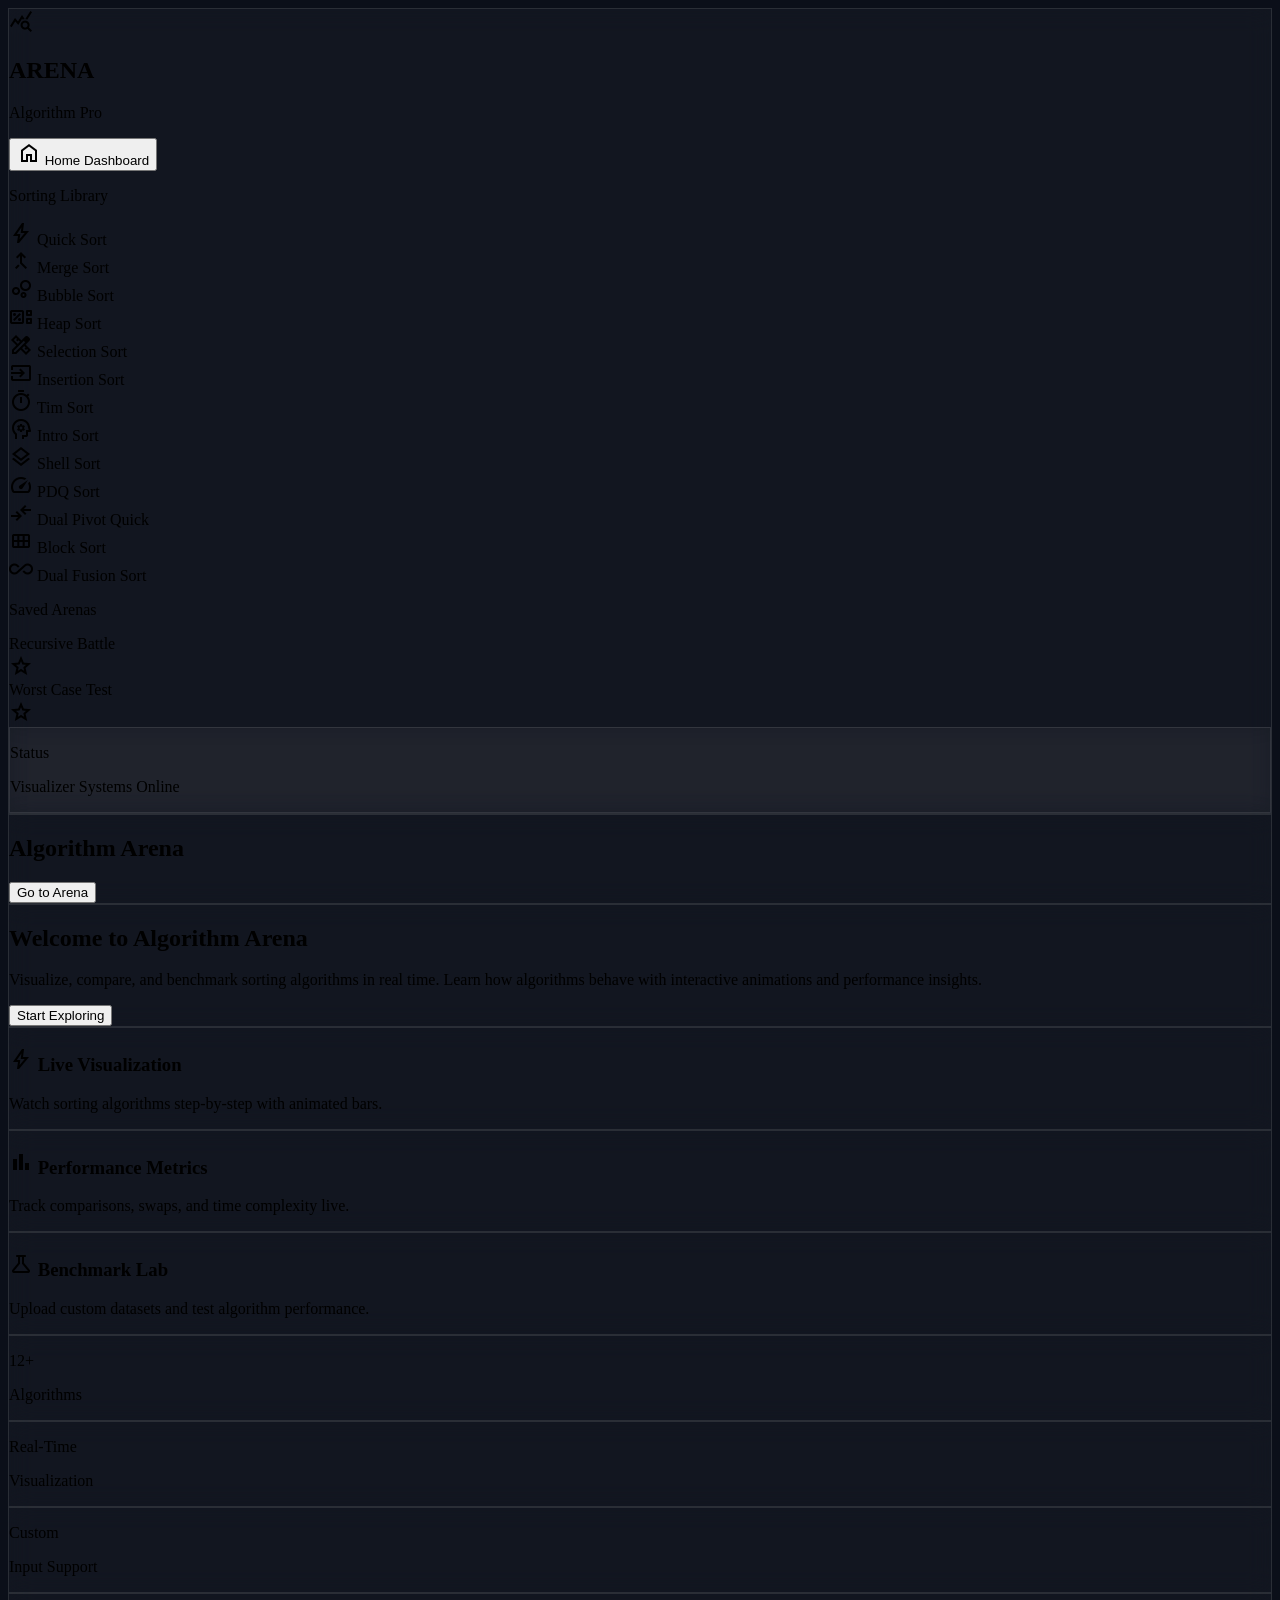
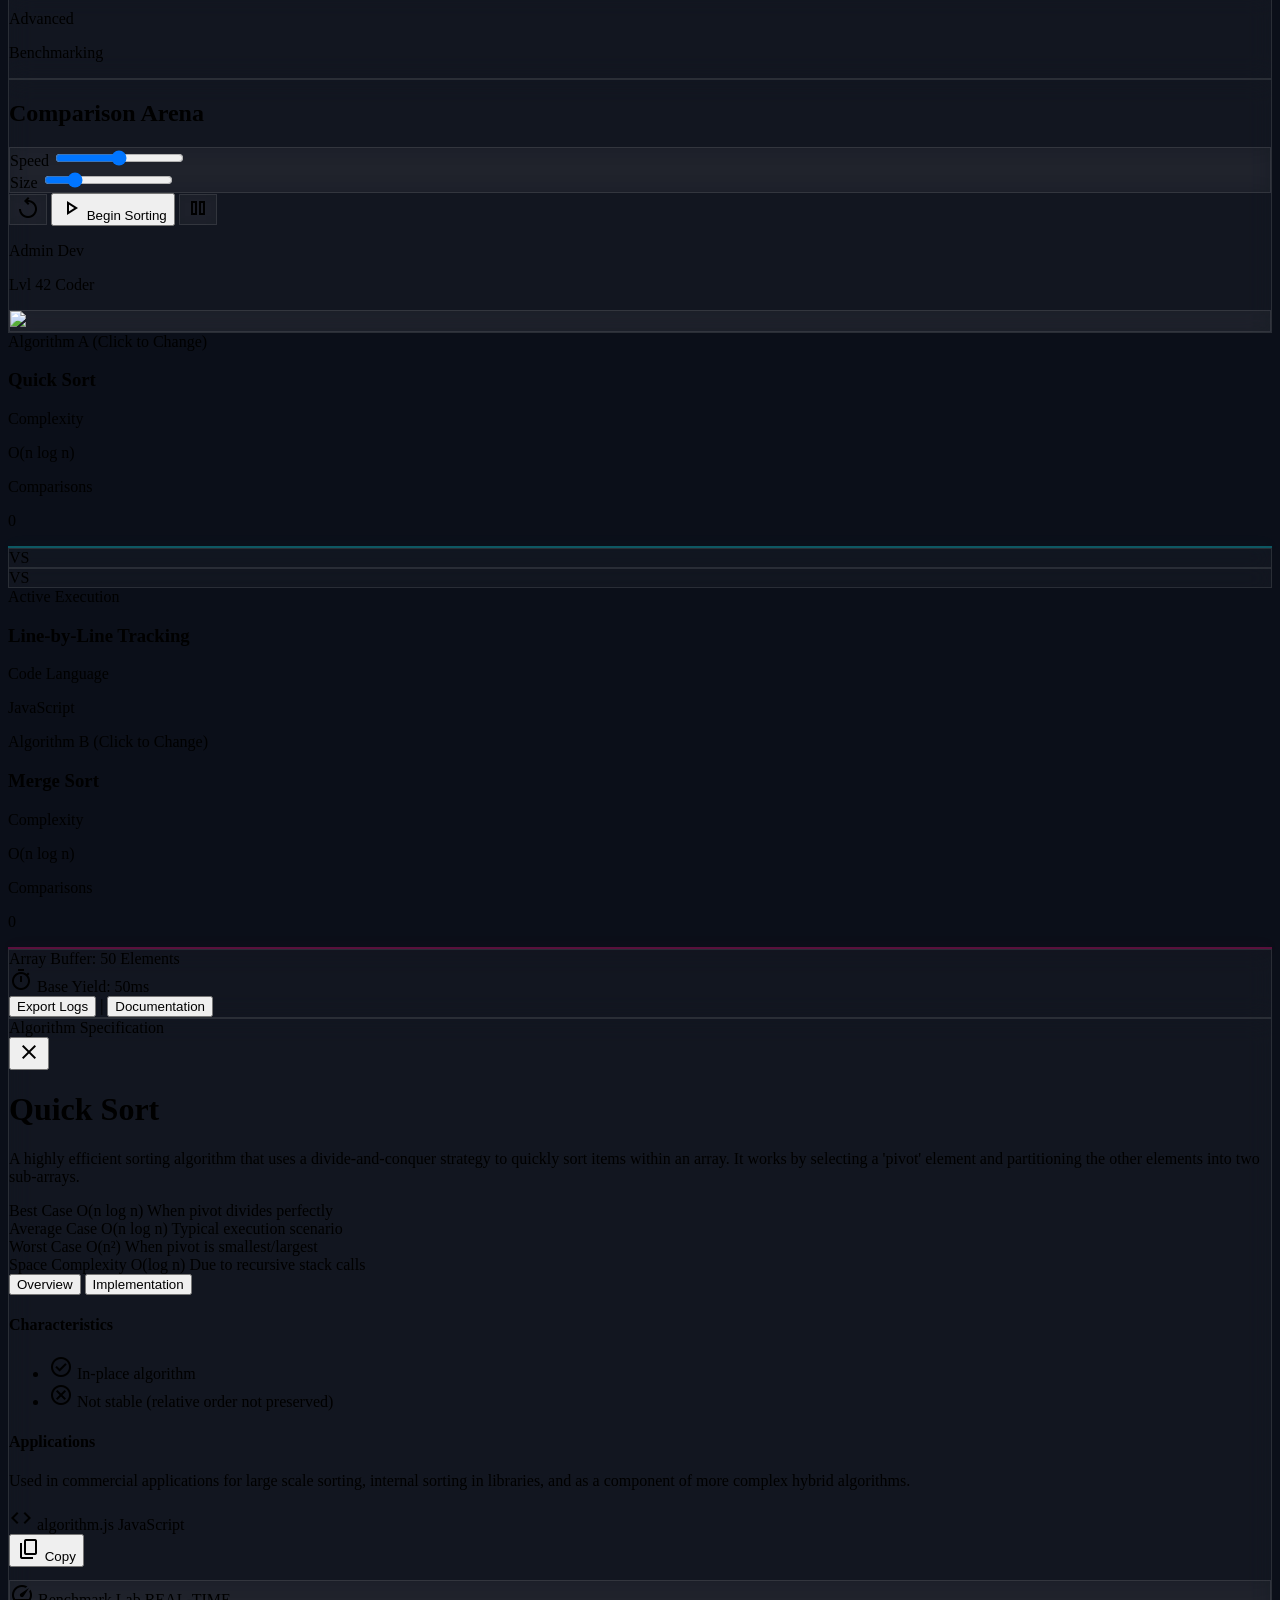
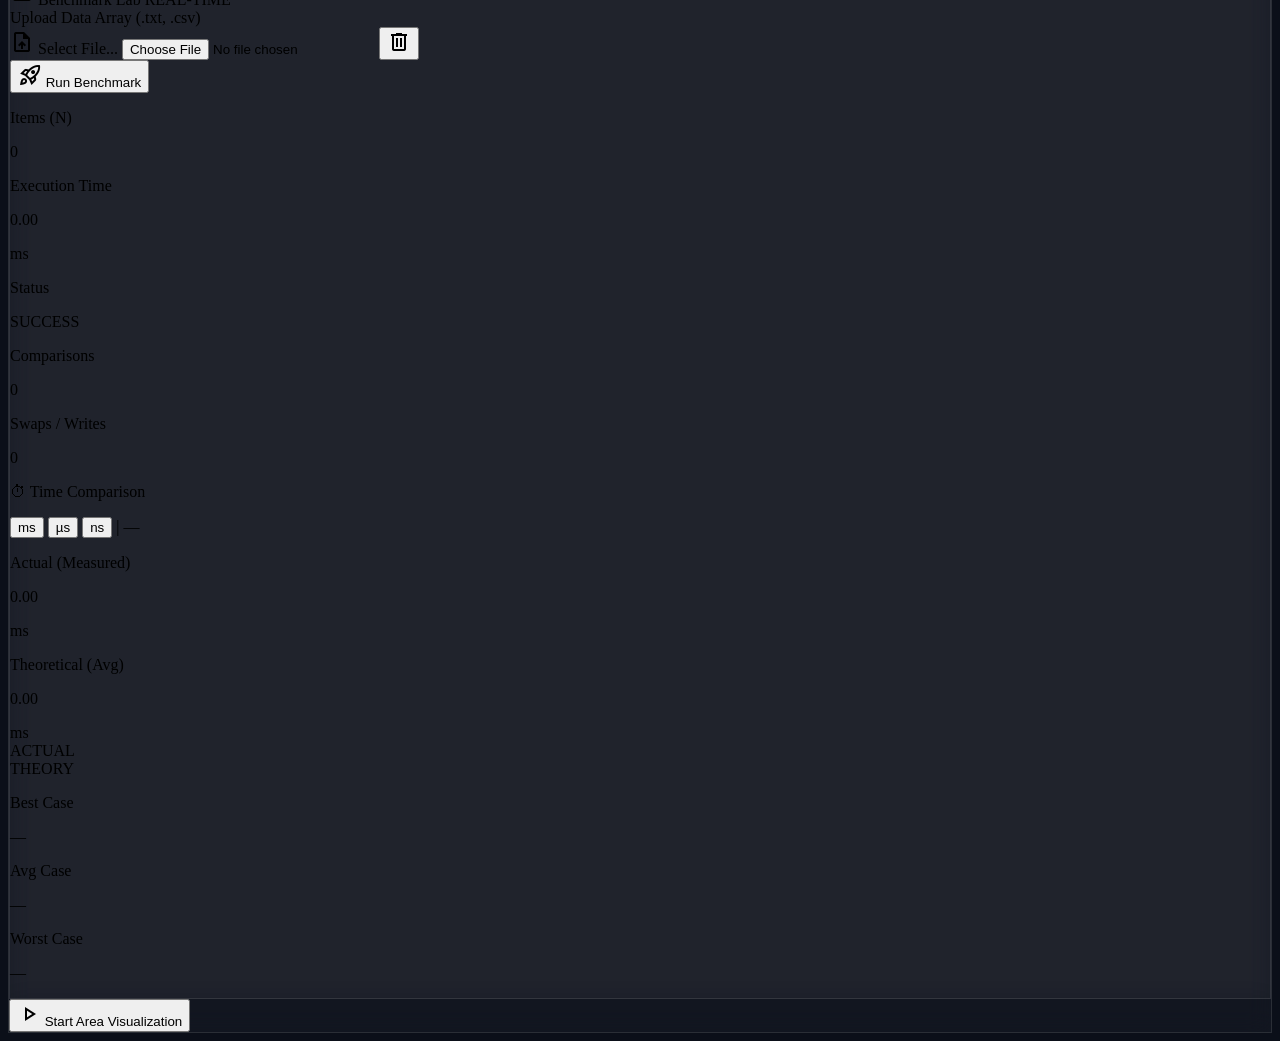
==== index.html @ b52e80ab "hi" ====
<!DOCTYPE html>

<html class="dark" lang="en">

<head>
  <meta charset="utf-8" />
  <meta content="width=device-width, initial-scale=1.0" name="viewport" />
  <title>Algorithm Arena Main Dashboard</title>
  <script src="https://cdn.tailwindcss.com?plugins=forms,container-queries"></script>
  <link href="https://fonts.googleapis.com/css2?family=Space+Grotesk:wght@300;400;500;600;700&amp;display=swap"
    rel="stylesheet" />
  <link
    href="https://fonts.googleapis.com/css2?family=Material+Symbols+Outlined:wght,FILL@100..700,0..1&amp;display=swap"
    rel="stylesheet" />
  <link
    href="https://fonts.googleapis.com/css2?family=Material+Symbols+Outlined:wght,FILL@100..700,0..1&amp;display=swap"
    rel="stylesheet" />
  <script id="tailwind-config">
    tailwind.config = {
      darkMode: "class",
      theme: {
        extend: {
          colors: {
            "primary": "#00eeff",
            "secondary": "#FF007F",
            "background-light": "#f5f8f8",
            "background-dark": "#0B0F19",
          },
          fontFamily: {
            "display": ["Space Grotesk", "sans-serif"]
          },
          borderRadius: { "DEFAULT": "0.25rem", "lg": "0.5rem", "xl": "0.75rem", "full": "9999px" },
        },
      },
    }
  </script>
  <link rel="stylesheet" href="style.css" />
</head>

<body class="font-display text-slate-100 min-h-screen selection:bg-primary/30 animate-fade-in">
  <!-- Responsive App Shell -->
  <div class="flex flex-col lg:flex-row h-screen overflow-hidden">
    <aside
      class="w-full lg:w-72 glass lg:border-r border-white/10 flex flex-col z-20 flex-shrink-0 lg:flex-shrink animate-slide-right stagger-1 overflow-hidden">
      <!-- STATIC HEADER -->
      <div class="flex flex-col gap-6 p-6 pb-4 shrink-0 border-b border-white/5">
        <div class="flex items-center justify-between lg:justify-start gap-3">
          <div
            class="size-10 bg-gradient-to-br from-primary to-secondary rounded-lg flex items-center justify-center text-background-dark">
            <span class="material-symbols-outlined font-bold">query_stats</span>
          </div>
          <div>
            <h1 class="text-xl font-bold tracking-tight text-white leading-none">ARENA</h1>
            <p class="text-primary text-xs font-medium tracking-widest uppercase">Algorithm Pro</p>
          </div>
        </div>
        <button id="btn-home" class="flex items-center gap-3 px-4 py-3 rounded-xl bg-white/5 hover:bg-white/10 border border-white/10 hover:border-white/20 text-white cursor-pointer transition-all w-full group">
          <span class="material-symbols-outlined text-xl text-primary group-hover:scale-110 transition-transform">home</span>
          <span class="text-sm font-semibold">Home Dashboard</span>
        </button>
      </div>
      <!-- SCROLLABLE CONTENT -->
      <nav class="flex-1 flex flex-col gap-6 p-6 overflow-y-auto custom-scrollbar">
        <div>
          <p class="text-slate-500 text-[10px] font-bold uppercase tracking-[0.2em] mb-4">Sorting Library</p>
          <div class="flex flex-col gap-2">
            <div id="btn-quick-sort"
              class="flex items-center gap-3 px-4 py-3 rounded-xl bg-primary/10 border border-primary/20 text-primary cursor-pointer hover:brightness-110 hover:scale-105 transition-all">
              <span class="material-symbols-outlined text-xl">bolt</span>
              <span class="text-sm font-semibold">Quick Sort</span>
            </div>
            <div id="btn-merge-sort"
              class="flex items-center gap-3 px-4 py-3 rounded-xl hover:bg-white/5 border border-transparent hover:scale-105 transition-all cursor-pointer">
              <span class="material-symbols-outlined text-xl text-secondary">merge_type</span>
              <span class="text-sm font-medium text-slate-300">Merge Sort</span>
            </div>
            <div id="btn-bubble-sort"
              class="flex items-center gap-3 px-4 py-3 rounded-xl hover:bg-white/5 border border-transparent hover:scale-105 transition-all cursor-pointer">
              <span class="material-symbols-outlined text-xl text-slate-400">bubble_chart</span>
              <span class="text-sm font-medium text-slate-300">Bubble Sort</span>
            </div>
            <div id="btn-heap-sort"
              class="flex items-center gap-3 px-4 py-3 rounded-xl hover:bg-white/5 border border-transparent hover:scale-105 transition-all cursor-pointer">
              <span class="material-symbols-outlined text-xl text-slate-400">heap_snapshot_thumbnail</span>
              <span class="text-sm font-medium text-slate-300">Heap Sort</span>
            </div>
            <!-- New Algorithms -->
            <div id="btn-selection-sort"
              class="flex items-center gap-3 px-4 py-3 rounded-xl hover:bg-white/5 border border-transparent hover:scale-105 transition-all cursor-pointer">
              <span class="material-symbols-outlined text-xl text-indigo-400">design_services</span>
              <span class="text-sm font-medium text-slate-300">Selection Sort</span>
            </div>
            <div id="btn-insertion-sort"
              class="flex items-center gap-3 px-4 py-3 rounded-xl hover:bg-white/5 border border-transparent hover:scale-105 transition-all cursor-pointer">
              <span class="material-symbols-outlined text-xl text-emerald-400">input</span>
              <span class="text-sm font-medium text-slate-300">Insertion Sort</span>
            </div>
            <div id="btn-tim-sort"
              class="flex items-center gap-3 px-4 py-3 rounded-xl hover:bg-white/5 border border-transparent hover:scale-105 transition-all cursor-pointer">
              <span class="material-symbols-outlined text-xl text-violet-400">timer</span>
              <span class="text-sm font-medium text-slate-300">Tim Sort</span>
            </div>
            <div id="btn-intro-sort"
              class="flex items-center gap-3 px-4 py-3 rounded-xl hover:bg-white/5 border border-transparent hover:scale-105 transition-all cursor-pointer">
              <span class="material-symbols-outlined text-xl text-amber-400">psychology</span>
              <span class="text-sm font-medium text-slate-300">Intro Sort</span>
            </div>
            <div id="btn-shell-sort"
              class="flex items-center gap-3 px-4 py-3 rounded-xl hover:bg-white/5 border border-transparent hover:scale-105 transition-all cursor-pointer">
              <span class="material-symbols-outlined text-xl text-cyan-400">layers</span>
              <span class="text-sm font-medium text-slate-300">Shell Sort</span>
            </div>
            <div id="btn-pdq-sort"
              class="flex items-center gap-3 px-4 py-3 rounded-xl hover:bg-white/5 border border-transparent hover:scale-105 transition-all cursor-pointer">
              <span class="material-symbols-outlined text-xl text-fuchsia-400">speed</span>
              <span class="text-sm font-medium text-slate-300">PDQ Sort</span>
            </div>
            <div id="btn-dual-pivot-quick-sort"
              class="flex items-center gap-3 px-4 py-3 rounded-xl hover:bg-white/5 border border-transparent hover:scale-105 transition-all cursor-pointer">
              <span class="material-symbols-outlined text-xl text-rose-400">compare_arrows</span>
              <span class="text-sm font-medium text-slate-300">Dual Pivot Quick</span>
            </div>
            <div id="btn-block-sort"
              class="flex items-center gap-3 px-4 py-3 rounded-xl hover:bg-white/5 border border-transparent hover:scale-105 transition-all cursor-pointer">
              <span class="material-symbols-outlined text-xl text-teal-400">view_module</span>
              <span class="text-sm font-medium text-slate-300">Block Sort</span>
            </div>
            <div id="btn-dual-fusion-sort"
              class="flex items-center gap-3 px-4 py-3 rounded-xl hover:bg-white/5 border border-transparent hover:scale-105 transition-all cursor-pointer">
              <span class="material-symbols-outlined text-xl text-orange-400">all_inclusive</span>
              <span class="text-sm font-medium text-slate-300">Dual Fusion Sort</span>
            </div>
          </div>
        </div>
        <div>
          <p class="text-slate-500 text-[10px] font-bold uppercase tracking-[0.2em] mb-4">Saved Arenas</p>
          <div class="flex flex-col gap-2">
            <div id="btn-recursive-battle" class="flex items-center justify-between px-4 py-2 group cursor-pointer">
              <div class="flex items-center gap-3">
                <span class="size-2 rounded-full bg-primary"></span>
                <span class="text-sm text-slate-400 group-hover:text-white transition-colors">Recursive Battle</span>
              </div>
              <span class="material-symbols-outlined text-sm opacity-0 group-hover:opacity-100 transition-opacity">star</span>
            </div>
            <div class="flex items-center justify-between px-4 py-2 group cursor-pointer">
              <div class="flex items-center gap-3">
                <span class="size-2 rounded-full bg-secondary"></span>
                <span class="text-sm text-slate-400 group-hover:text-white">Worst Case Test</span>
              </div>
              <span
                class="material-symbols-outlined text-sm opacity-0 group-hover:opacity-100 transition-opacity">star</span>
            </div>
          </div>
        </div>
      </nav>
      <div class="p-6 pt-4 border-t border-white/5 shrink-0">
        <div class="glass p-4 rounded-xl border-primary/20 bg-primary/5 object-bottom">
          <p class="text-xs text-primary font-bold mb-1 tracking-wider uppercase">Status</p>
          <p class="text-[10px] text-slate-400 leading-relaxed mb-1 flex items-center gap-2">
            <span class="size-2 rounded-full bg-green-500 animate-pulse"></span> Visualizer Systems Online
          </p>
        </div>
      </div>
    </aside>
    <main class="flex-1 flex flex-col relative overflow-hidden">
      <!-- HOMEPAGE -->
      <div id="home-page" class="flex-1 w-full h-full flex flex-col animate-fade-in fade-transition">
        <!-- Add a header specifically for homepage -->
        <header class="h-20 glass border-b border-white/10 px-8 flex items-center justify-between z-10">
          <h2 class="text-lg font-bold flex items-center gap-2">
            <span class="text-primary">Algorithm</span>
            <span class="text-slate-500 font-light">Arena</span>
          </h2>
          <button id="btn-go-arena"
            class="h-10 px-6 rounded-lg bg-primary text-background-dark font-bold hover:brightness-110 transition-all cursor-pointer">
            Go to Arena
          </button>
        </header>

        <div class="flex-1 overflow-y-auto p-8 flex flex-col gap-8 custom-scrollbar">
          <!-- HERO -->
          <section class="glass rounded-2xl p-10 border border-primary/20 bg-gradient-to-br from-white/5 to-transparent shadow-lg text-center md:text-left">
            <div class="flex flex-col max-w-4xl mx-auto items-center md:items-start text-center md:text-left">
              <h1 class="text-5xl font-black text-white mb-6 tracking-tight leading-tight w-full">
                Welcome to <span class="text-primary">Algorithm Arena</span>
              </h1>
              <p class="text-slate-400 max-w-2xl text-lg leading-relaxed mb-8">
                Visualize, compare, and benchmark sorting algorithms in real time.
                Learn how algorithms behave with interactive animations and performance insights.
              </p>
              <button id="btn-start"
                class="px-8 py-3 bg-primary text-background-dark font-bold rounded-lg hover:brightness-110 hover:-translate-y-1 transition-all duration-300 shadow-[0_0_20px_rgba(0,238,255,0.3)] cursor-pointer self-center md:self-start">
                Start Exploring
              </button>
            </div>
          </section>

          <!-- FEATURES -->
          <section class="grid grid-cols-1 md:grid-cols-3 gap-6 max-w-6xl mx-auto w-full">
            <div class="glass p-6 rounded-xl border border-white/10 hover:border-amber-500/30 transition-colors group cursor-pointer shadow-lg hover:shadow-amber-500/10">
              <h3 class="text-white font-bold mb-3 flex items-center gap-2">
                <span class="material-symbols-outlined text-amber-500 group-hover:scale-110 transition-transform text-xl">bolt</span>
                Live Visualization
              </h3>
              <p class="text-slate-400 text-sm leading-relaxed">
                Watch sorting algorithms step-by-step with animated bars.
              </p>
            </div>
            <div class="glass p-6 rounded-xl border border-white/10 hover:border-blue-400/30 transition-colors group cursor-pointer shadow-lg hover:shadow-blue-400/10">
              <h3 class="text-white font-bold mb-3 flex items-center gap-2">
                <span class="material-symbols-outlined text-blue-400 group-hover:scale-110 transition-transform text-xl">bar_chart</span>
                Performance Metrics
              </h3>
              <p class="text-slate-400 text-sm leading-relaxed">
                Track comparisons, swaps, and time complexity live.
              </p>
            </div>
            <div class="glass p-6 rounded-xl border border-white/10 hover:border-emerald-400/30 transition-colors group cursor-pointer shadow-lg hover:shadow-emerald-400/10">
              <h3 class="text-white font-bold mb-3 flex items-center gap-2">
                <span class="material-symbols-outlined text-emerald-400 group-hover:scale-110 transition-transform text-xl">science</span>
                Benchmark Lab
              </h3>
              <p class="text-slate-400 text-sm leading-relaxed">
                Upload custom datasets and test algorithm performance.
              </p>
            </div>
          </section>

          <!-- QUICK STATS -->
          <section class="grid grid-cols-2 md:grid-cols-4 gap-6 max-w-6xl mx-auto w-full pb-8">
            <div class="glass p-6 rounded-xl text-center border border-white/5 hover:bg-white/5 transition-colors shadow-lg">
              <p class="text-4xl font-black text-primary mb-2 tracking-tight">12+</p>
              <p class="text-xs text-slate-400 font-medium tracking-wide">Algorithms</p>
            </div>
            <div class="glass p-6 rounded-xl text-center border border-white/5 hover:bg-white/5 transition-colors shadow-lg">
              <p class="text-4xl font-black text-secondary mb-2 tracking-tight">Real-Time</p>
              <p class="text-xs text-slate-400 font-medium tracking-wide">Visualization</p>
            </div>
            <div class="glass p-6 rounded-xl text-center border border-white/5 hover:bg-white/5 transition-colors shadow-lg">
              <p class="text-4xl font-black text-primary mb-2 tracking-tight">Custom</p>
              <p class="text-xs text-slate-400 font-medium tracking-wide">Input Support</p>
            </div>
            <div class="glass p-6 rounded-xl text-center border border-white/5 hover:bg-white/5 transition-colors shadow-lg">
              <p class="text-4xl font-black text-secondary mb-2 tracking-tight">Advanced</p>
              <p class="text-xs text-slate-400 font-medium tracking-wide">Benchmarking</p>
            </div>
          </section>
        </div>
      </div>

      <!-- ARENA PAGE (Hidden initially) -->
      <div id="arena-page" class="hidden flex-1 w-full h-full flex flex-col fade-transition">
      <header
        class="h-20 glass border-b border-white/10 px-8 flex items-center justify-between z-10 animate-slide-up stagger-2">
        <div class="hidden md:flex items-center gap-8">
          <h2 class="text-lg font-bold flex items-center gap-2">
            <span class="text-primary">Comparison</span>
            <span class="text-slate-500 font-light">Arena</span>
          </h2>
          <div class="flex items-center gap-4 glass rounded-full px-4 py-2 border-white/5">
            <div class="flex items-center gap-3">
              <span class="text-[10px] font-bold text-slate-500 uppercase">Speed</span>
              <input id="slider-speed" type="range"
                class="w-24 h-1 bg-white/10 rounded-full appearance-none cursor-pointer accent-primary" min="1"
                max="100" value="50">
            </div>
            <div class="h-4 w-px bg-white/10 mx-2"></div>
            <div class="flex items-center gap-3">
              <span class="text-[10px] font-bold text-slate-500 uppercase">Size</span>
              <input id="slider-size" type="range"
                class="w-24 h-1 bg-white/10 rounded-full appearance-none cursor-pointer accent-primary" min="10"
                max="200" value="50">
            </div>
          </div>
        </div>
        <div class="flex items-center justify-between w-full md:w-auto md:justify-end gap-3">
          <div class="flex items-center gap-2 mr-0 md:mr-4">
            <button id="btn-replay"
              class="size-10 rounded-lg glass border-white/10 flex items-center justify-center hover:bg-white/10 text-white transition-all cursor-pointer">
              <span class="material-symbols-outlined">replay</span>
            </button>
            <button id="btn-play"
              class="h-10 px-6 rounded-lg bg-primary text-background-dark font-bold flex items-center gap-2 hover:brightness-110 transition-all cursor-pointer">
              <span class="material-symbols-outlined fill-1">play_arrow</span>
              <span class="hidden sm:inline">Begin Sorting</span>
            </button>
            <button id="btn-pause"
              class="size-10 rounded-lg glass border-white/10 flex items-center justify-center hover:bg-white/10 text-white transition-all cursor-pointer">
              <span class="material-symbols-outlined">pause</span>
            </button>
          </div>
          <div class="hidden md:flex items-center gap-3 border-l border-white/10 pl-6">
            <div class="text-right">
              <p class="text-xs font-bold text-white leading-none">Admin Dev</p>
              <p class="text-[10px] text-slate-500 font-medium">Lvl 42 Coder</p>
            </div>
            <div class="size-10 rounded-full glass border border-primary/30 p-0.5 overflow-hidden">
              <img class="w-full h-full rounded-full object-cover" data-alt="User avatar with neon profile border"
                src="https://lh3.googleusercontent.com/aida-public/[base64]" />
            </div>
          </div>
        </div>
      </header>
      <div class="flex-1 flex flex-col md:flex-row overflow-y-auto lg:overflow-hidden p-6 gap-6">
        <section
          class="flex-1 flex flex-col gap-4 relative min-h-[400px] animate-scale-in stagger-3 hover:scale-[1.01] transition-transform duration-300">
          <div class="flex items-center justify-between px-2 cursor-pointer group" id="selector-left">
            <div class="flex flex-col">
              <span id="left-algo-label" class="text-primary text-[10px] font-bold uppercase tracking-widest">Algorithm A (Click to
                Change)</span>
              <h3 class="text-xl font-bold group-hover:text-primary transition-colors" id="title-left">Quick Sort</h3>
            </div>
            <div class="flex gap-4">
              <div class="text-right">
                <p class="text-slate-500 text-[10px] uppercase font-bold">Complexity</p>
                <p class="text-sm font-mono text-primary" id="complexity-left">O(n log n)</p>
              </div>
              <div class="text-right">
                <p class="text-slate-500 text-[10px] uppercase font-bold">Comparisons</p>
                <p class="text-sm font-mono text-white" id="ops-left">0</p>
              </div>
            </div>
          </div>
          <div id="arena-left"
            class="flex-1 glass neon-border-cyan rounded-2xl flex items-end justify-center p-6 relative overflow-hidden">
            <div class="absolute top-0 left-0 w-full h-full opacity-10 pointer-events-none"
              style="background-image: radial-gradient(circle at 50% 120%, rgba(0,238,255,0.15), transparent 70%);">
            </div>
            <!-- Bars appended by JS -->
          </div>
        </section>
        <div id="vs-divider-desktop" class="hidden md:block w-px bg-white/10 relative">
          <div
            class="absolute top-1/2 left-1/2 -translate-x-1/2 -translate-y-1/2 glass size-12 rounded-full border-white/10 flex items-center justify-center text-slate-500 font-bold italic z-10">
            VS</div>
        </div>
        <div id="vs-divider-mobile" class="block md:hidden h-px w-full bg-white/10 relative my-4">
          <div
            class="absolute top-1/2 left-1/2 -translate-x-1/2 -translate-y-1/2 glass size-10 rounded-full border-white/10 flex items-center justify-center text-slate-500 font-bold italic z-10 text-xs">
            VS</div>
        </div>
        
        <!-- NEW SINGLE ALGORITHM CODE SECTION -->
        <section id="single-code-section"
          class="hidden flex-1 flex flex-col gap-4 relative min-h-[400px] animate-scale-in stagger-4 hover:scale-[1.01] transition-transform duration-300">
          <div class="flex items-center justify-between px-2 cursor-pointer group">
            <div class="flex flex-col">
              <span class="text-amber-400 text-[10px] font-bold uppercase tracking-widest">Active Execution</span>
              <h3 class="text-xl font-bold group-hover:text-amber-400 transition-colors">Line-by-Line Tracking</h3>
            </div>
            <div class="flex gap-4">
              <div class="text-right">
                <p class="text-slate-500 text-[10px] uppercase font-bold">Code Language</p>
                <p class="text-sm font-mono text-amber-500">JavaScript</p>
              </div>
            </div>
          </div>
          <div class="flex-1 bg-[#0d1117] border border-white/10 rounded-2xl flex flex-col relative overflow-hidden">
            <div class="overflow-x-auto custom-scrollbar flex-1 overflow-y-auto p-4">
              <pre id="single-code-display" class="text-sm font-mono leading-7 text-slate-300"></pre>
            </div>
          </div>
        </section>

        <!-- SECONDARY ARENA SECTION -->
        <section id="arena-right-section"
          class="flex-1 flex flex-col gap-4 relative min-h-[400px] animate-scale-in stagger-4 hover:scale-[1.01] transition-transform duration-300">
          <div class="flex items-center justify-between px-2 cursor-pointer group" id="selector-right">
            <div class="flex flex-col">
              <span class="text-secondary text-[10px] font-bold uppercase tracking-widest">Algorithm B (Click to
                Change)</span>
              <h3 class="text-xl font-bold group-hover:text-secondary transition-colors" id="title-right">Merge Sort
              </h3>
            </div>
            <div class="flex gap-4">
              <div class="text-right">
                <p class="text-slate-500 text-[10px] uppercase font-bold">Complexity</p>
                <p class="text-sm font-mono text-secondary" id="complexity-right">O(n log n)</p>
              </div>
              <div class="text-right">
                <p class="text-slate-500 text-[10px] uppercase font-bold">Comparisons</p>
                <p class="text-sm font-mono text-white" id="ops-right">0</p>
              </div>
            </div>
          </div>
          <div id="arena-right"
            class="flex-1 glass neon-border-pink rounded-2xl flex items-end justify-center p-6 relative overflow-hidden">
            <div class="absolute top-0 left-0 w-full h-full opacity-10 pointer-events-none"
              style="background-image: radial-gradient(circle at 50% 120%, rgba(255,0,127,0.15), transparent 70%);">
            </div>
            <!-- Bars appended by JS -->
          </div>
        </section>
      </div>
      <footer
        class="h-16 glass border-t border-white/10 px-8 flex items-center justify-between text-slate-500 text-[10px] font-bold uppercase tracking-widest animate-slide-up stagger-5">
        <div class="flex gap-8">
          <div class="flex items-center gap-2">
            <span class="size-2 rounded-full bg-primary animate-pulse hidden md:block"></span>
            <span id="array-size-display">Array Buffer: 50 Elements</span>
          </div>
          <div class="flex items-center gap-2">
            <span class="material-symbols-outlined text-[14px]">timer</span>
            <span id="base-speed-display">Base Yield: 50ms</span>
          </div>
        </div>
        <div class="flex gap-4">
          <button class="hover:text-primary transition-colors">Export Logs</button>
          <span class="text-white/10">|</span>
          <button class="hover:text-primary transition-colors">Documentation</button>
        </div>
      </footer>
      </div>
    </main>
  </div>

  <!-- Modal Overlay (Hidden by default, add 'hidden' class to toggle) -->
  <div id="algorithm-modal"
    class="hidden fixed inset-0 z-[100] flex items-center justify-center bg-background-dark/80 backdrop-blur-md opacity-0 transition-opacity duration-300">
    <div id="algorithm-modal-content"
      class="glass w-full max-w-4xl max-h-[90vh] rounded-2xl overflow-y-auto overflow-x-hidden custom-scrollbar shadow-2xl flex flex-col scale-95 opacity-0 transition-all duration-300 relative pointer-events-auto">
      <div
        class="absolute inset-0 bg-gradient-to-r from-transparent via-white/5 to-transparent w-[200%] -translate-x-full animate-[shimmer_3s_infinite] pointer-events-none z-0">
      </div>
      <!-- Modal Header -->
      <div class="flex items-center justify-between px-10 pt-10 pb-4 relative z-10">
        <div class="flex items-center gap-3">
          <div class="h-1 w-12 bg-primary rounded-full"></div>
          <span class="text-primary text-xs font-bold tracking-[0.2em] uppercase">Algorithm Specification</span>
        </div>
        <button id="close-modal-btn"
          class="text-slate-400 hover:text-white transition-colors bg-white/5 hover:bg-white/10 rounded-lg p-2 flex items-center justify-center cursor-pointer">
          <span class="material-symbols-outlined">close</span>
        </button>
      </div>
      <!-- Modal Content -->
      <div class="px-10 pb-12 relative z-10">
        <div class="flex flex-col gap-6">
          <div>
            <h1 id="algo-title" class="text-white text-6xl font-black leading-tight tracking-[-0.04em]">Quick Sort</h1>
            <p id="algo-desc" class="text-slate-400 text-lg font-normal leading-relaxed mt-4 max-w-2xl">
              A highly efficient sorting algorithm that uses a divide-and-conquer strategy to quickly sort items within
              an array. It works by selecting a 'pivot' element and partitioning the other elements into two sub-arrays.
            </p>
          </div>
          <!-- Specs Grid -->
          <div class="grid grid-cols-2 lg:grid-cols-4 gap-4 mt-8">
            <!-- Best Case -->
            <div class="bg-white/5 border border-white/10 rounded-xl p-6 flex flex-col gap-2">
              <span class="text-slate-500 text-xs font-bold uppercase tracking-wider">Best Case</span>
              <span id="algo-best" class="text-primary text-2xl font-display font-bold">O(n log n)</span>
              <span class="text-slate-400 text-[10px]">When pivot divides perfectly</span>
            </div>
            <!-- Average Case -->
            <div class="bg-white/5 border border-white/10 rounded-xl p-6 flex flex-col gap-2">
              <span class="text-slate-500 text-xs font-bold uppercase tracking-wider">Average Case</span>
              <span id="algo-avg" class="text-primary text-2xl font-display font-bold">O(n log n)</span>
              <span class="text-slate-400 text-[10px]">Typical execution scenario</span>
            </div>
            <!-- Worst Case -->
            <div class="bg-white/5 border border-white/10 rounded-xl p-6 flex flex-col gap-2">
              <span class="text-slate-500 text-xs font-bold uppercase tracking-wider">Worst Case</span>
              <span id="algo-worst" class="text-rose-500 text-2xl font-display font-bold">O(n²)</span>
              <span class="text-slate-400 text-[10px]">When pivot is smallest/largest</span>
            </div>
            <!-- Space Complexity -->
            <div class="bg-white/5 border border-white/10 rounded-xl p-6 flex flex-col gap-2">
              <span class="text-slate-500 text-xs font-bold uppercase tracking-wider">Space Complexity</span>
              <span id="algo-space" class="text-primary text-2xl font-display font-bold">O(log n)</span>
              <span class="text-slate-400 text-[10px]">Due to recursive stack calls</span>
            </div>
          </div>
          <!-- Tab System -->
          <div class="flex flex-col gap-4 mt-4">
            <div class="flex gap-8 border-b border-white/10 pb-2">
              <button id="tab-overview"
                class="tab-btn text-primary border-b-2 border-primary pb-2 text-sm font-bold cursor-pointer transition-all">Overview</button>
              <button id="tab-implementation"
                class="tab-btn text-slate-500 hover:text-slate-300 border-b-2 border-transparent pb-2 text-sm font-bold cursor-pointer transition-all">Implementation</button>
            </div>

            <!-- Overview Panel -->
            <div id="panel-overview" class="tab-panel">
              <div class="grid grid-cols-1 md:grid-cols-2 gap-8 pt-2">
                <div class="flex flex-col gap-3">
                  <h4 class="text-white text-sm font-bold">Characteristics</h4>
                  <ul id="algo-chars" class="text-slate-400 text-sm space-y-2">
                    <li class="flex items-center gap-2">
                      <span class="material-symbols-outlined text-primary text-sm">check_circle</span>
                      In-place algorithm
                    </li>
                    <li class="flex items-center gap-2">
                      <span class="material-symbols-outlined text-primary text-sm">cancel</span>
                      Not stable (relative order not preserved)
                    </li>
                  </ul>
                </div>
                <div class="flex flex-col gap-3">
                  <h4 class="text-white text-sm font-bold">Applications</h4>
                  <p id="algo-apps" class="text-slate-400 text-sm leading-relaxed">
                    Used in commercial applications for large scale sorting, internal sorting in libraries, and as a
                    component of more complex hybrid algorithms.
                  </p>
                </div>
              </div>
            </div>

            <!-- Implementation Panel (hidden by default) -->
            <div id="panel-implementation" class="tab-panel hidden">
              <div class="bg-[#0d1117] rounded-xl border border-white/10 overflow-hidden">
                <!-- Code Header -->
                <div class="flex items-center justify-between px-4 py-2 bg-white/5 border-b border-white/10">
                  <div class="flex items-center gap-2">
                    <span class="material-symbols-outlined text-sm text-amber-400">code</span>
                    <span id="code-filename" class="text-xs text-slate-400 font-mono">algorithm.js</span>
                    <span id="code-lang-badge"
                      class="text-[9px] font-bold px-2 py-0.5 rounded-full bg-amber-500/20 text-amber-400 ml-2">JavaScript</span>
                  </div>
                  <button id="btn-copy-code"
                    class="flex items-center gap-1 text-[10px] text-slate-400 hover:text-white bg-white/5 hover:bg-white/10 rounded-md px-2 py-1 transition-all">
                    <span class="material-symbols-outlined text-sm">content_copy</span>
                    Copy
                  </button>
                </div>
                <!-- Code Body with line numbers -->
                <div class="overflow-x-auto custom-scrollbar max-h-[400px] overflow-y-auto">
                  <pre id="algo-code" class="text-sm font-mono leading-6 p-4 text-slate-300" style="tab-size: 4;"></pre>
                </div>
              </div>
            </div>
          </div>
          <!-- Action Buttons & Benchmark Lab -->
          <div class="flex flex-col gap-6 mt-6">

            <!-- Benchmark Lab Section -->
            <div class="glass border-rose-500/20 rounded-xl p-6 flex flex-col gap-4 relative overflow-hidden">
              <div class="absolute top-0 right-0 w-32 h-32 bg-rose-500/10 rounded-full blur-[50px] pointer-events-none">
              </div>

              <div class="flex items-center gap-3 border-b border-white/10 pb-3">
                <span class="material-symbols-outlined text-rose-400">speed</span>
                <span class="text-rose-400 text-sm font-bold tracking-[0.1em] uppercase">Benchmark Lab</span>
                <span class="ml-auto text-[10px] text-slate-500 bg-white/5 px-2 py-1 rounded-full">REAL-TIME</span>
              </div>

              <div class="flex flex-col md:flex-row gap-4 items-end">
                <div class="flex-1 flex flex-col gap-2">
                  <label class="text-[10px] text-slate-400 font-bold uppercase tracking-wider">Upload Data Array (.txt,
                    .csv)</label>
                  <div class="flex gap-2 items-stretch">
                    <label
                      class="flex-1 flex items-center justify-center gap-2 border-2 border-dashed border-white/20 rounded-lg p-3 hover:border-rose-400/50 hover:bg-white/5 transition-all text-sm text-slate-400 cursor-pointer group">
                      <span
                        class="material-symbols-outlined text-xl group-hover:text-rose-400 transition-colors">upload_file</span>
                      <span id="benchmark-file-label" class="group-hover:text-white transition-colors">Select
                        File...</span>
                      <input type="file" id="benchmark-file" accept=".txt,.csv" class="hidden" />
                    </label>
                    <button id="btn-delete-file"
                      class="hidden bg-white/5 border border-white/10 text-slate-400 hover:text-rose-400 hover:border-rose-400/50 rounded-lg px-3 transition-all"
                      title="Remove File">
                      <span class="material-symbols-outlined text-lg">delete</span>
                    </button>
                  </div>
                </div>

                <button id="btn-run-benchmark"
                  class="bg-rose-500/90 text-white font-bold h-12 px-6 rounded-lg flex items-center justify-center gap-2 hover:bg-rose-500 transition-colors whitespace-nowrap disabled:opacity-50 disabled:cursor-not-allowed">
                  <span class="material-symbols-outlined text-sm">rocket_launch</span>
                  Run Benchmark
                </button>
              </div>

              <!-- Benchmark Results Display -->
              <div id="benchmark-results" class="hidden flex-col gap-3 mt-2">
                <!-- Row 1: N, Time, Status -->
                <div class="grid grid-cols-3 gap-2">
                  <div class="bg-black/30 rounded-lg p-3 border border-white/5">
                    <p class="text-[9px] text-slate-500 font-bold uppercase mb-1">Items (N)</p>
                    <p id="bench-n" class="text-white font-mono font-bold text-lg">0</p>
                  </div>
                  <div class="bg-black/30 rounded-lg p-3 border border-white/5">
                    <p class="text-[9px] text-slate-500 font-bold uppercase mb-1">Execution Time</p>
                    <div class="flex items-baseline gap-1">
                      <p id="bench-time" class="text-rose-400 font-mono font-bold text-lg">0.00</p>
                      <span id="bench-time-unit"
                        class="text-[10px] text-slate-500 font-bold cursor-pointer hover:text-rose-400 transition-colors select-none"
                        title="Click to change unit">ms</span>
                    </div>
                  </div>
                  <div class="bg-black/30 rounded-lg p-3 border border-white/5">
                    <p class="text-[9px] text-slate-500 font-bold uppercase mb-1">Status</p>
                    <p id="bench-status" class="text-emerald-400 font-bold text-sm mt-1">SUCCESS</p>
                  </div>
                </div>

                <!-- Row 2: Comparisons + Theoretical Complexity -->
                <div class="grid grid-cols-2 gap-2">
                  <div class="bg-black/30 rounded-lg p-3 border border-white/5">
                    <p class="text-[9px] text-slate-500 font-bold uppercase mb-1">Comparisons</p>
                    <p id="bench-comparisons" class="text-cyan-400 font-mono font-bold text-lg">0</p>
                  </div>
                  <div class="bg-black/30 rounded-lg p-3 border border-white/5">
                    <p class="text-[9px] text-slate-500 font-bold uppercase mb-1">Swaps / Writes</p>
                    <p id="bench-swaps" class="text-amber-400 font-mono font-bold text-lg">0</p>
                  </div>
                </div>

                <!-- Row 3: Actual vs Theoretical Time Comparison -->
                <div class="bg-black/30 rounded-xl p-4 border border-white/5">
                  <div class="flex items-center justify-between mb-3">
                    <p class="text-[9px] text-slate-500 font-bold uppercase tracking-wider">⏱ Time Comparison</p>
                    <div class="flex items-center gap-1">
                      <!-- Time Unit Selector Buttons -->
                      <button data-unit="ms"
                        class="bench-unit-btn text-[9px] font-bold px-2 py-0.5 rounded-full bg-rose-500/20 text-rose-400 border border-rose-500/30 transition-all">ms</button>
                      <button data-unit="µs"
                        class="bench-unit-btn text-[9px] font-bold px-2 py-0.5 rounded-full bg-white/5 text-slate-500 border border-white/10 hover:border-rose-500/30 hover:text-rose-400 transition-all">µs</button>
                      <button data-unit="ns"
                        class="bench-unit-btn text-[9px] font-bold px-2 py-0.5 rounded-full bg-white/5 text-slate-500 border border-white/10 hover:border-rose-500/30 hover:text-rose-400 transition-all">ns</button>
                      <span class="mx-1 text-white/10">|</span>
                      <span id="bench-diff-badge"
                        class="text-[10px] font-bold px-2 py-0.5 rounded-full bg-white/5 text-slate-400">—</span>
                    </div>
                  </div>

                  <!-- Side-by-side cards -->
                  <div class="grid grid-cols-2 gap-3 mb-4">
                    <div
                      class="bg-gradient-to-br from-rose-500/10 to-transparent rounded-lg p-3 border border-rose-500/20">
                      <p class="text-[8px] text-rose-400/70 font-bold uppercase mb-1 tracking-wider">Actual (Measured)
                      </p>
                      <div class="flex items-baseline gap-1">
                        <p id="bench-actual-time" class="text-rose-400 font-mono font-bold text-xl">0.00</p>
                        <span id="bench-actual-unit" class="text-[10px] text-rose-400/60 font-bold">ms</span>
                      </div>
                    </div>
                    <div
                      class="bg-gradient-to-br from-cyan-500/10 to-transparent rounded-lg p-3 border border-cyan-500/20">
                      <p class="text-[8px] text-cyan-400/70 font-bold uppercase mb-1 tracking-wider">Theoretical (Avg)
                      </p>
                      <div class="flex items-baseline gap-1">
                        <p id="bench-theoretical-time" class="text-cyan-400 font-mono font-bold text-xl">0.00</p>
                        <span id="bench-theoretical-unit" class="text-[10px] text-cyan-400/60 font-bold">ms</span>
                      </div>
                    </div>
                  </div>

                  <!-- Dual Bar Chart -->
                  <div class="flex flex-col gap-3">
                    <div class="flex items-center gap-2">
                      <span class="text-[8px] text-rose-400 font-bold w-14 text-right shrink-0">ACTUAL</span>
                      <div class="flex-1 h-8 bg-white/5 rounded-md overflow-hidden relative flex items-center">
                        <div id="bench-bar-actual"
                          class="h-full rounded-md bg-gradient-to-r from-rose-500 to-rose-400 transition-all duration-1000 ease-out"
                          style="width: 0%; min-width: 4px"></div>
                        <span id="bench-bar-actual-label"
                          class="ml-2 text-[10px] font-mono font-bold text-rose-400 whitespace-nowrap shrink-0"></span>
                      </div>
                    </div>
                    <div class="flex items-center gap-2">
                      <span class="text-[8px] text-cyan-400 font-bold w-14 text-right shrink-0">THEORY</span>
                      <div class="flex-1 h-8 bg-white/5 rounded-md overflow-hidden relative flex items-center">
                        <div id="bench-bar-theory"
                          class="h-full rounded-md bg-gradient-to-r from-cyan-500 to-cyan-400 transition-all duration-1000 ease-out"
                          style="width: 0%; min-width: 4px"></div>
                        <span id="bench-bar-theory-label"
                          class="ml-2 text-[10px] font-mono font-bold text-cyan-400 whitespace-nowrap shrink-0"></span>
                      </div>
                    </div>
                  </div>

                  <!-- Best / Avg / Worst theoretical times -->
                  <div class="grid grid-cols-3 gap-2 mt-3 pt-3 border-t border-white/5">
                    <div class="text-center">
                      <p class="text-[7px] text-emerald-500/70 font-bold uppercase">Best Case</p>
                      <p id="bench-theory-best" class="text-emerald-400 font-mono font-bold text-xs mt-0.5">—</p>
                    </div>
                    <div class="text-center">
                      <p class="text-[7px] text-amber-500/70 font-bold uppercase">Avg Case</p>
                      <p id="bench-theory-avg" class="text-amber-400 font-mono font-bold text-xs mt-0.5">—</p>
                    </div>
                    <div class="text-center">
                      <p class="text-[7px] text-rose-500/70 font-bold uppercase">Worst Case</p>
                      <p id="bench-theory-worst" class="text-rose-400 font-mono font-bold text-xs mt-0.5">—</p>
                    </div>
                  </div>
                </div>

                <!-- Mini shimmer bar -->
                <div class="h-2 w-full bg-white/5 rounded-full block overflow-hidden relative">
                  <div id="bench-bar-visual"
                    class="h-full bg-gradient-to-r from-rose-500/40 to-cyan-500/40 w-full origin-left transition-transform duration-1000">
                    <div
                      class="absolute inset-0 bg-gradient-to-r from-transparent via-white/20 to-transparent w-full -translate-x-full animate-[shimmer_2s_infinite]">
                    </div>
                  </div>
                </div>
              </div>

            </div>

            <button id="btn-start-visualization"
              class="w-full bg-primary text-background-dark font-bold h-12 rounded-lg flex items-center justify-center gap-2 hover:opacity-90 transition-opacity">
              <span class="material-symbols-outlined">play_arrow</span>
              Start Area Visualization
            </button>
          </div>
        </div>
      </div>
      <!-- Background Decoration (Glassmorphic blobs) -->
      <div class="absolute -top-24 -left-24 size-64 bg-primary/20 rounded-full blur-[100px] pointer-events-none z-0">
      </div>
      <div
        class="absolute -bottom-24 -right-24 size-64 bg-primary/10 rounded-full blur-[100px] pointer-events-none z-0">
      </div>
    </div>
  </div>

  <script src="script.js"></script>
</body>

</html>
---- style.css ----
.glass {
  background: rgba(255, 255, 255, 0.03);
  backdrop-filter: blur(12px);
  border: 1px solid rgba(255, 255, 255, 0.1);
  transition: transform 0.3s ease, box-shadow 0.3s ease;
}

.glass:hover {
  box-shadow: 0 8px 32px 0 rgba(0, 0, 0, 0.37);
}

.neon-border-cyan {
  border: 1px solid rgba(0, 238, 255, 0.3);
  box-shadow: 0 0 15px rgba(0, 238, 255, 0.1);
  transition: all 0.3s ease;
}

.neon-border-pink {
  border: 1px solid rgba(255, 0, 127, 0.3);
  box-shadow: 0 0 15px rgba(255, 0, 127, 0.1);
  transition: all 0.3s ease;
}

body {
  background-color: #0B0F19;
}

@keyframes fadeIn {
  from { opacity: 0; }
  to { opacity: 1; }
}

@keyframes slideRight {
  from { transform: translateX(-50px); opacity: 0; }
  to { transform: translateX(0); opacity: 1; }
}

@keyframes slideUp {
  from { transform: translateY(30px); opacity: 0; }
  to { transform: translateY(0); opacity: 1; }
}

@keyframes scaleIn {
  from { transform: scale(0.9); opacity: 0; }
  to { transform: scale(1); opacity: 1; }
}

.animate-fade-in {
  animation: fadeIn 1s cubic-bezier(0.16, 1, 0.3, 1) forwards;
}

.animate-slide-right {
  animation: slideRight 0.8s cubic-bezier(0.16, 1, 0.3, 1) forwards;
  opacity: 0;
}

.animate-slide-up {
  animation: slideUp 0.8s cubic-bezier(0.16, 1, 0.3, 1) forwards;
  opacity: 0;
}

.animate-scale-in {
  animation: scaleIn 0.8s cubic-bezier(0.16, 1, 0.3, 1) forwards;
  opacity: 0;
}

.stagger-1 { animation-delay: 0.1s; }
.stagger-2 { animation-delay: 0.2s; }
.stagger-3 { animation-delay: 0.3s; }
.stagger-4 { animation-delay: 0.4s; }
.stagger-5 { animation-delay: 0.5s; }

@keyframes shimmer {
  100% { transform: translateX(100%); }
}

/* Custom Scrollbar for Sidebar */
.custom-scrollbar::-webkit-scrollbar {
  width: 6px;
}

.custom-scrollbar::-webkit-scrollbar-track {
  background: rgba(255, 255, 255, 0.02);
  border-radius: 10px;
}

.custom-scrollbar::-webkit-scrollbar-thumb {
  background: rgba(255, 255, 255, 0.1);
  border-radius: 10px;
}

.custom-scrollbar::-webkit-scrollbar-thumb:hover {
  background: rgba(255, 255, 255, 0.2);
}

/* Removed inline styles */
.algo-code-snippet {
  tab-size: 4;
}

.bench-progress-bar {
  width: 0%;
  min-width: 4px;
}
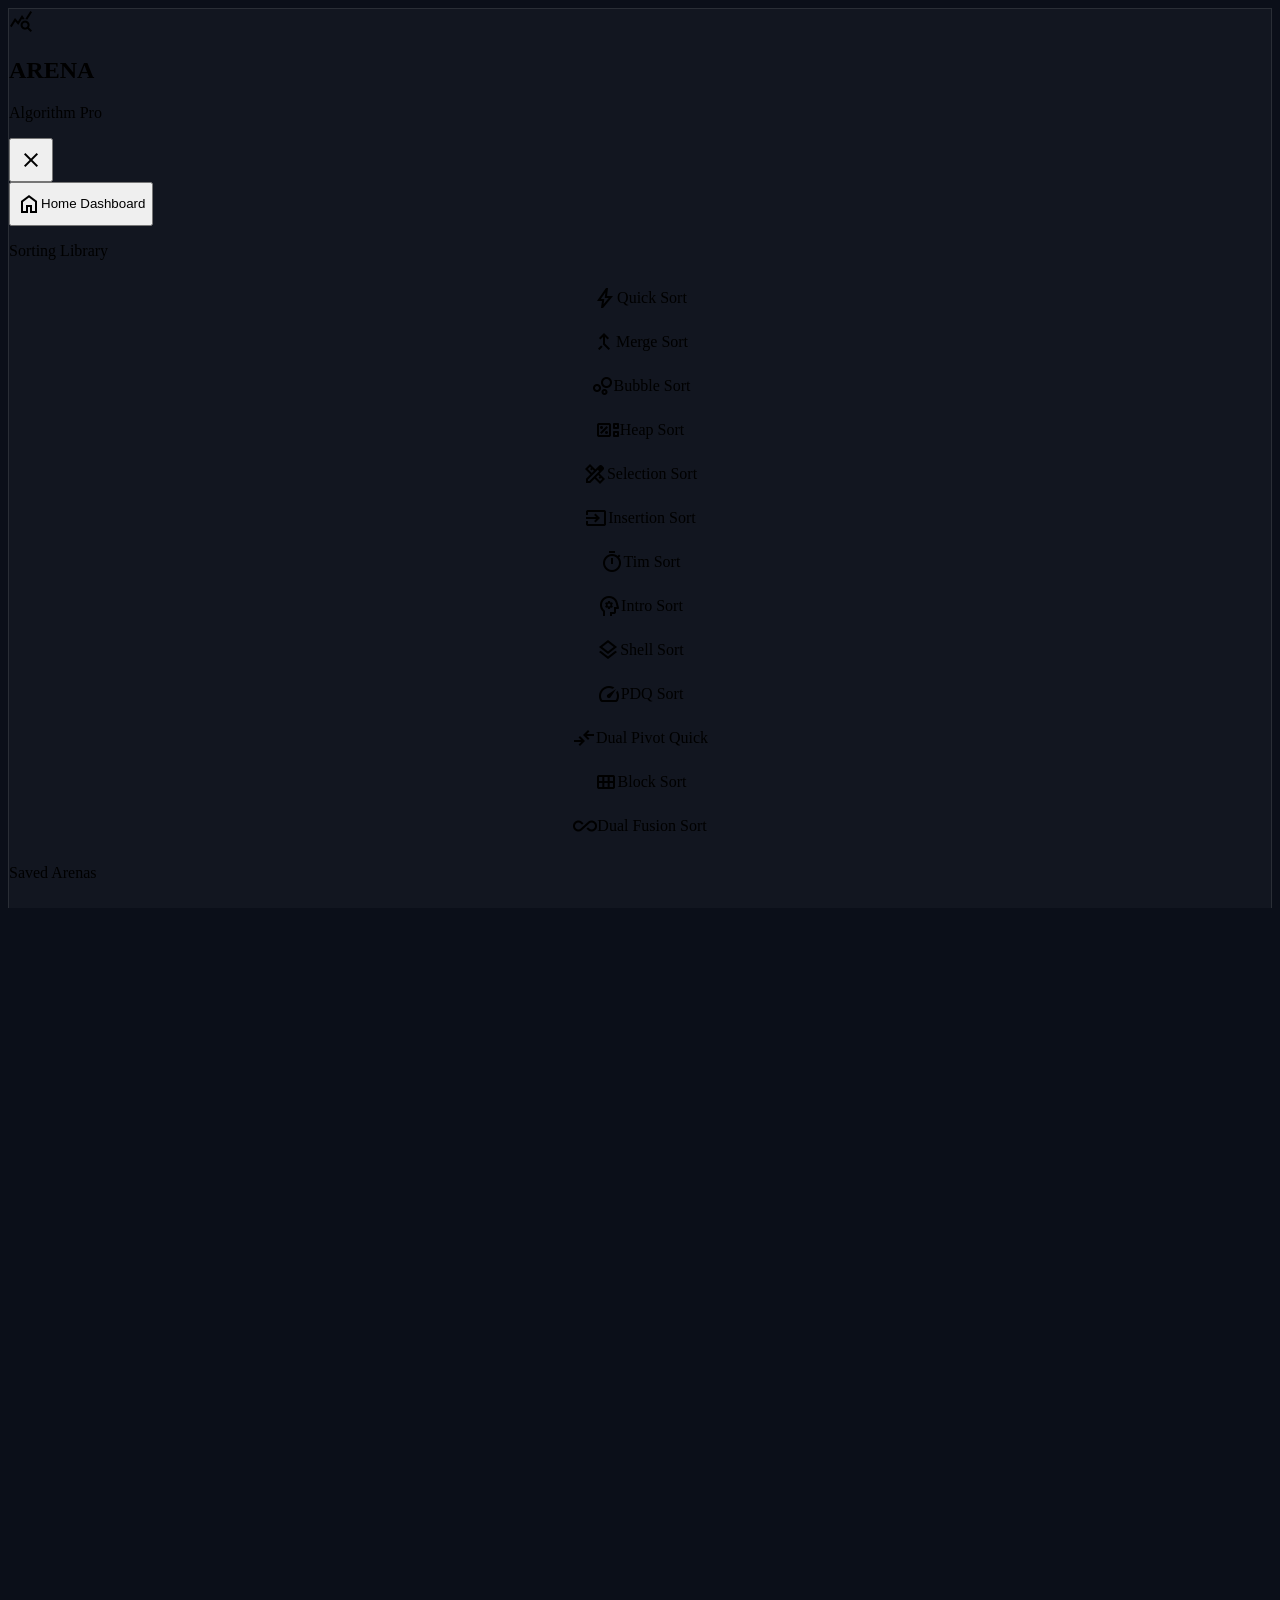
==== commit 7472cd57: "hello" ====
--- a/index.html
+++ b/index.html
@@ -4,16 +4,13 @@
 
 <head>
   <meta charset="utf-8" />
-  <meta content="width=device-width, initial-scale=1.0" name="viewport" />
+  <meta content="width=device-width, initial-scale=1.0, viewport-fit=cover" name="viewport" />
   <title>Algorithm Arena Main Dashboard</title>
   <script src="https://cdn.tailwindcss.com?plugins=forms,container-queries"></script>
-  <link href="https://fonts.googleapis.com/css2?family=Space+Grotesk:wght@300;400;500;600;700&amp;display=swap"
+  <link href="https://fonts.googleapis.com/css2?family=Space+Grotesk:wght@300;400;500;600;700&display=swap"
     rel="stylesheet" />
   <link
-    href="https://fonts.googleapis.com/css2?family=Material+Symbols+Outlined:wght,FILL@100..700,0..1&amp;display=swap"
-    rel="stylesheet" />
-  <link
-    href="https://fonts.googleapis.com/css2?family=Material+Symbols+Outlined:wght,FILL@100..700,0..1&amp;display=swap"
+    href="https://fonts.googleapis.com/css2?family=Material+Symbols+Outlined:wght,FILL@100..700,0..1&display=swap"
     rel="stylesheet" />
   <script id="tailwind-config">
     tailwind.config = {
@@ -38,95 +35,109 @@
 </head>
 
 <body class="font-display text-slate-100 min-h-screen selection:bg-primary/30 animate-fade-in">
-  <!-- Responsive App Shell -->
-  <div class="flex flex-col lg:flex-row h-screen overflow-hidden">
-    <aside
-      class="w-full lg:w-72 glass lg:border-r border-white/10 flex flex-col z-20 flex-shrink-0 lg:flex-shrink animate-slide-right stagger-1 overflow-hidden">
+
+  <!-- =====================  SIDEBAR OVERLAY (mobile backdrop)  ===================== -->
+  <div id="sidebar-overlay"></div>
+
+  <!-- =====================  APP SHELL  ===================== -->
+  <div class="flex flex-row h-screen overflow-hidden">
+
+    <!-- =====================  SIDEBAR  ===================== -->
+    <aside id="sidebar"
+      class="w-72 glass lg:border-r border-white/10 flex flex-col z-20 flex-shrink-0 animate-slide-right stagger-1">
       <!-- STATIC HEADER -->
       <div class="flex flex-col gap-6 p-6 pb-4 shrink-0 border-b border-white/5">
-        <div class="flex items-center justify-between lg:justify-start gap-3">
-          <div
-            class="size-10 bg-gradient-to-br from-primary to-secondary rounded-lg flex items-center justify-center text-background-dark">
-            <span class="material-symbols-outlined font-bold">query_stats</span>
-          </div>
-          <div>
-            <h1 class="text-xl font-bold tracking-tight text-white leading-none">ARENA</h1>
-            <p class="text-primary text-xs font-medium tracking-widest uppercase">Algorithm Pro</p>
-          </div>
-        </div>
-        <button id="btn-home" class="flex items-center gap-3 px-4 py-3 rounded-xl bg-white/5 hover:bg-white/10 border border-white/10 hover:border-white/20 text-white cursor-pointer transition-all w-full group">
+        <div class="flex items-center justify-between gap-3">
+          <div class="flex items-center gap-3">
+            <div
+              class="size-10 bg-gradient-to-br from-primary to-secondary rounded-lg flex items-center justify-center text-background-dark flex-shrink-0">
+              <span class="material-symbols-outlined font-bold">query_stats</span>
+            </div>
+            <div>
+              <h1 class="text-xl font-bold tracking-tight text-white leading-none">ARENA</h1>
+              <p class="text-primary text-xs font-medium tracking-widest uppercase">Algorithm Pro</p>
+            </div>
+          </div>
+          <!-- Close button (visible only on mobile) -->
+          <button id="btn-close-sidebar"
+            class="lg:hidden touch-target text-slate-400 hover:text-white transition-colors bg-white/5 hover:bg-white/10 rounded-lg p-2 flex-shrink-0"
+            aria-label="Close menu">
+            <span class="material-symbols-outlined">close</span>
+          </button>
+        </div>
+        <button id="btn-home"
+          class="flex items-center gap-3 px-4 py-3 rounded-xl bg-white/5 hover:bg-white/10 border border-white/10 hover:border-white/20 text-white cursor-pointer transition-all w-full group touch-target">
           <span class="material-symbols-outlined text-xl text-primary group-hover:scale-110 transition-transform">home</span>
           <span class="text-sm font-semibold">Home Dashboard</span>
         </button>
       </div>
-      <!-- SCROLLABLE CONTENT -->
+      <!-- SCROLLABLE NAV -->
       <nav class="flex-1 flex flex-col gap-6 p-6 overflow-y-auto custom-scrollbar">
         <div>
           <p class="text-slate-500 text-[10px] font-bold uppercase tracking-[0.2em] mb-4">Sorting Library</p>
           <div class="flex flex-col gap-2">
             <div id="btn-quick-sort"
-              class="flex items-center gap-3 px-4 py-3 rounded-xl bg-primary/10 border border-primary/20 text-primary cursor-pointer hover:brightness-110 hover:scale-105 transition-all">
+              class="flex items-center gap-3 px-4 py-3 rounded-xl bg-primary/10 border border-primary/20 text-primary cursor-pointer hover:brightness-110 hover:scale-105 transition-all touch-target">
               <span class="material-symbols-outlined text-xl">bolt</span>
               <span class="text-sm font-semibold">Quick Sort</span>
             </div>
             <div id="btn-merge-sort"
-              class="flex items-center gap-3 px-4 py-3 rounded-xl hover:bg-white/5 border border-transparent hover:scale-105 transition-all cursor-pointer">
+              class="flex items-center gap-3 px-4 py-3 rounded-xl hover:bg-white/5 border border-transparent hover:scale-105 transition-all cursor-pointer touch-target">
               <span class="material-symbols-outlined text-xl text-secondary">merge_type</span>
               <span class="text-sm font-medium text-slate-300">Merge Sort</span>
             </div>
             <div id="btn-bubble-sort"
-              class="flex items-center gap-3 px-4 py-3 rounded-xl hover:bg-white/5 border border-transparent hover:scale-105 transition-all cursor-pointer">
+              class="flex items-center gap-3 px-4 py-3 rounded-xl hover:bg-white/5 border border-transparent hover:scale-105 transition-all cursor-pointer touch-target">
               <span class="material-symbols-outlined text-xl text-slate-400">bubble_chart</span>
               <span class="text-sm font-medium text-slate-300">Bubble Sort</span>
             </div>
             <div id="btn-heap-sort"
-              class="flex items-center gap-3 px-4 py-3 rounded-xl hover:bg-white/5 border border-transparent hover:scale-105 transition-all cursor-pointer">
+              class="flex items-center gap-3 px-4 py-3 rounded-xl hover:bg-white/5 border border-transparent hover:scale-105 transition-all cursor-pointer touch-target">
               <span class="material-symbols-outlined text-xl text-slate-400">heap_snapshot_thumbnail</span>
               <span class="text-sm font-medium text-slate-300">Heap Sort</span>
             </div>
-            <!-- New Algorithms -->
             <div id="btn-selection-sort"
-              class="flex items-center gap-3 px-4 py-3 rounded-xl hover:bg-white/5 border border-transparent hover:scale-105 transition-all cursor-pointer">
+              class="flex items-center gap-3 px-4 py-3 rounded-xl hover:bg-white/5 border border-transparent hover:scale-105 transition-all cursor-pointer touch-target">
               <span class="material-symbols-outlined text-xl text-indigo-400">design_services</span>
               <span class="text-sm font-medium text-slate-300">Selection Sort</span>
             </div>
             <div id="btn-insertion-sort"
-              class="flex items-center gap-3 px-4 py-3 rounded-xl hover:bg-white/5 border border-transparent hover:scale-105 transition-all cursor-pointer">
+              class="flex items-center gap-3 px-4 py-3 rounded-xl hover:bg-white/5 border border-transparent hover:scale-105 transition-all cursor-pointer touch-target">
               <span class="material-symbols-outlined text-xl text-emerald-400">input</span>
               <span class="text-sm font-medium text-slate-300">Insertion Sort</span>
             </div>
             <div id="btn-tim-sort"
-              class="flex items-center gap-3 px-4 py-3 rounded-xl hover:bg-white/5 border border-transparent hover:scale-105 transition-all cursor-pointer">
+              class="flex items-center gap-3 px-4 py-3 rounded-xl hover:bg-white/5 border border-transparent hover:scale-105 transition-all cursor-pointer touch-target">
               <span class="material-symbols-outlined text-xl text-violet-400">timer</span>
               <span class="text-sm font-medium text-slate-300">Tim Sort</span>
             </div>
             <div id="btn-intro-sort"
-              class="flex items-center gap-3 px-4 py-3 rounded-xl hover:bg-white/5 border border-transparent hover:scale-105 transition-all cursor-pointer">
+              class="flex items-center gap-3 px-4 py-3 rounded-xl hover:bg-white/5 border border-transparent hover:scale-105 transition-all cursor-pointer touch-target">
               <span class="material-symbols-outlined text-xl text-amber-400">psychology</span>
               <span class="text-sm font-medium text-slate-300">Intro Sort</span>
             </div>
             <div id="btn-shell-sort"
-              class="flex items-center gap-3 px-4 py-3 rounded-xl hover:bg-white/5 border border-transparent hover:scale-105 transition-all cursor-pointer">
+              class="flex items-center gap-3 px-4 py-3 rounded-xl hover:bg-white/5 border border-transparent hover:scale-105 transition-all cursor-pointer touch-target">
               <span class="material-symbols-outlined text-xl text-cyan-400">layers</span>
               <span class="text-sm font-medium text-slate-300">Shell Sort</span>
             </div>
             <div id="btn-pdq-sort"
-              class="flex items-center gap-3 px-4 py-3 rounded-xl hover:bg-white/5 border border-transparent hover:scale-105 transition-all cursor-pointer">
+              class="flex items-center gap-3 px-4 py-3 rounded-xl hover:bg-white/5 border border-transparent hover:scale-105 transition-all cursor-pointer touch-target">
               <span class="material-symbols-outlined text-xl text-fuchsia-400">speed</span>
               <span class="text-sm font-medium text-slate-300">PDQ Sort</span>
             </div>
             <div id="btn-dual-pivot-quick-sort"
-              class="flex items-center gap-3 px-4 py-3 rounded-xl hover:bg-white/5 border border-transparent hover:scale-105 transition-all cursor-pointer">
+              class="flex items-center gap-3 px-4 py-3 rounded-xl hover:bg-white/5 border border-transparent hover:scale-105 transition-all cursor-pointer touch-target">
               <span class="material-symbols-outlined text-xl text-rose-400">compare_arrows</span>
               <span class="text-sm font-medium text-slate-300">Dual Pivot Quick</span>
             </div>
             <div id="btn-block-sort"
-              class="flex items-center gap-3 px-4 py-3 rounded-xl hover:bg-white/5 border border-transparent hover:scale-105 transition-all cursor-pointer">
+              class="flex items-center gap-3 px-4 py-3 rounded-xl hover:bg-white/5 border border-transparent hover:scale-105 transition-all cursor-pointer touch-target">
               <span class="material-symbols-outlined text-xl text-teal-400">view_module</span>
               <span class="text-sm font-medium text-slate-300">Block Sort</span>
             </div>
             <div id="btn-dual-fusion-sort"
-              class="flex items-center gap-3 px-4 py-3 rounded-xl hover:bg-white/5 border border-transparent hover:scale-105 transition-all cursor-pointer">
+              class="flex items-center gap-3 px-4 py-3 rounded-xl hover:bg-white/5 border border-transparent hover:scale-105 transition-all cursor-pointer touch-target">
               <span class="material-symbols-outlined text-xl text-orange-400">all_inclusive</span>
               <span class="text-sm font-medium text-slate-300">Dual Fusion Sort</span>
             </div>
@@ -135,26 +146,25 @@
         <div>
           <p class="text-slate-500 text-[10px] font-bold uppercase tracking-[0.2em] mb-4">Saved Arenas</p>
           <div class="flex flex-col gap-2">
-            <div id="btn-recursive-battle" class="flex items-center justify-between px-4 py-2 group cursor-pointer">
+            <div id="btn-recursive-battle" class="flex items-center justify-between px-4 py-2 group cursor-pointer touch-target">
               <div class="flex items-center gap-3">
                 <span class="size-2 rounded-full bg-primary"></span>
                 <span class="text-sm text-slate-400 group-hover:text-white transition-colors">Recursive Battle</span>
               </div>
               <span class="material-symbols-outlined text-sm opacity-0 group-hover:opacity-100 transition-opacity">star</span>
             </div>
-            <div class="flex items-center justify-between px-4 py-2 group cursor-pointer">
+            <div class="flex items-center justify-between px-4 py-2 group cursor-pointer touch-target">
               <div class="flex items-center gap-3">
                 <span class="size-2 rounded-full bg-secondary"></span>
                 <span class="text-sm text-slate-400 group-hover:text-white">Worst Case Test</span>
               </div>
-              <span
-                class="material-symbols-outlined text-sm opacity-0 group-hover:opacity-100 transition-opacity">star</span>
+              <span class="material-symbols-outlined text-sm opacity-0 group-hover:opacity-100 transition-opacity">star</span>
             </div>
           </div>
         </div>
       </nav>
-      <div class="p-6 pt-4 border-t border-white/5 shrink-0">
-        <div class="glass p-4 rounded-xl border-primary/20 bg-primary/5 object-bottom">
+      <div class="p-6 pt-4 border-t border-white/5 shrink-0" style="padding-bottom: max(1.5rem, env(safe-area-inset-bottom));">
+        <div class="glass p-4 rounded-xl border-primary/20 bg-primary/5">
           <p class="text-xs text-primary font-bold mb-1 tracking-wider uppercase">Status</p>
           <p class="text-[10px] text-slate-400 leading-relaxed mb-1 flex items-center gap-2">
             <span class="size-2 rounded-full bg-green-500 animate-pulse"></span> Visualizer Systems Online
@@ -162,43 +172,51 @@
         </div>
       </div>
     </aside>
-    <main class="flex-1 flex flex-col relative overflow-hidden">
-      <!-- HOMEPAGE -->
+
+    <!-- =====================  MAIN CONTENT  ===================== -->
+    <main class="flex-1 flex flex-col relative overflow-hidden min-w-0">
+
+      <!-- =====================  HOME PAGE  ===================== -->
       <div id="home-page" class="flex-1 w-full h-full flex flex-col animate-fade-in fade-transition">
-        <!-- Add a header specifically for homepage -->
-        <header class="h-20 glass border-b border-white/10 px-8 flex items-center justify-between z-10">
-          <h2 class="text-lg font-bold flex items-center gap-2">
+        <header class="h-16 sm:h-20 glass border-b border-white/10 px-4 sm:px-8 flex items-center justify-between z-10 flex-shrink-0">
+          <!-- Hamburger (mobile only) -->
+          <button id="btn-hamburger-home"
+            class="lg:hidden touch-target text-slate-400 hover:text-white transition-colors rounded-lg p-2 -ml-2"
+            aria-label="Open menu">
+            <span class="material-symbols-outlined">menu</span>
+          </button>
+          <h2 class="text-base sm:text-lg font-bold flex items-center gap-2">
             <span class="text-primary">Algorithm</span>
             <span class="text-slate-500 font-light">Arena</span>
           </h2>
           <button id="btn-go-arena"
-            class="h-10 px-6 rounded-lg bg-primary text-background-dark font-bold hover:brightness-110 transition-all cursor-pointer">
+            class="h-9 sm:h-10 px-4 sm:px-6 rounded-lg bg-primary text-background-dark font-bold hover:brightness-110 transition-all cursor-pointer text-sm">
             Go to Arena
           </button>
         </header>
 
-        <div class="flex-1 overflow-y-auto p-8 flex flex-col gap-8 custom-scrollbar">
+        <div class="flex-1 overflow-y-auto p-4 sm:p-8 flex flex-col gap-6 sm:gap-8 custom-scrollbar">
           <!-- HERO -->
-          <section class="glass rounded-2xl p-10 border border-primary/20 bg-gradient-to-br from-white/5 to-transparent shadow-lg text-center md:text-left">
+          <section class="glass rounded-2xl p-6 sm:p-10 border border-primary/20 bg-gradient-to-br from-white/5 to-transparent shadow-lg text-center md:text-left">
             <div class="flex flex-col max-w-4xl mx-auto items-center md:items-start text-center md:text-left">
-              <h1 class="text-5xl font-black text-white mb-6 tracking-tight leading-tight w-full">
+              <h1 class="text-3xl sm:text-4xl lg:text-5xl font-black text-white mb-4 sm:mb-6 tracking-tight leading-tight w-full">
                 Welcome to <span class="text-primary">Algorithm Arena</span>
               </h1>
-              <p class="text-slate-400 max-w-2xl text-lg leading-relaxed mb-8">
+              <p class="text-slate-400 max-w-2xl text-base sm:text-lg leading-relaxed mb-6 sm:mb-8">
                 Visualize, compare, and benchmark sorting algorithms in real time.
                 Learn how algorithms behave with interactive animations and performance insights.
               </p>
               <button id="btn-start"
-                class="px-8 py-3 bg-primary text-background-dark font-bold rounded-lg hover:brightness-110 hover:-translate-y-1 transition-all duration-300 shadow-[0_0_20px_rgba(0,238,255,0.3)] cursor-pointer self-center md:self-start">
+                class="px-6 sm:px-8 py-3 bg-primary text-background-dark font-bold rounded-lg hover:brightness-110 hover:-translate-y-1 transition-all duration-300 shadow-[0_0_20px_rgba(0,238,255,0.3)] cursor-pointer self-center md:self-start">
                 Start Exploring
               </button>
             </div>
           </section>
 
           <!-- FEATURES -->
-          <section class="grid grid-cols-1 md:grid-cols-3 gap-6 max-w-6xl mx-auto w-full">
-            <div class="glass p-6 rounded-xl border border-white/10 hover:border-amber-500/30 transition-colors group cursor-pointer shadow-lg hover:shadow-amber-500/10">
-              <h3 class="text-white font-bold mb-3 flex items-center gap-2">
+          <section class="grid grid-cols-1 sm:grid-cols-3 gap-4 sm:gap-6 max-w-6xl mx-auto w-full">
+            <div class="glass p-5 sm:p-6 rounded-xl border border-white/10 hover:border-amber-500/30 transition-colors group cursor-pointer shadow-lg hover:shadow-amber-500/10">
+              <h3 class="text-white font-bold mb-2 sm:mb-3 flex items-center gap-2">
                 <span class="material-symbols-outlined text-amber-500 group-hover:scale-110 transition-transform text-xl">bolt</span>
                 Live Visualization
               </h3>
@@ -206,8 +224,8 @@
                 Watch sorting algorithms step-by-step with animated bars.
               </p>
             </div>
-            <div class="glass p-6 rounded-xl border border-white/10 hover:border-blue-400/30 transition-colors group cursor-pointer shadow-lg hover:shadow-blue-400/10">
-              <h3 class="text-white font-bold mb-3 flex items-center gap-2">
+            <div class="glass p-5 sm:p-6 rounded-xl border border-white/10 hover:border-blue-400/30 transition-colors group cursor-pointer shadow-lg hover:shadow-blue-400/10">
+              <h3 class="text-white font-bold mb-2 sm:mb-3 flex items-center gap-2">
                 <span class="material-symbols-outlined text-blue-400 group-hover:scale-110 transition-transform text-xl">bar_chart</span>
                 Performance Metrics
               </h3>
@@ -215,8 +233,8 @@
                 Track comparisons, swaps, and time complexity live.
               </p>
             </div>
-            <div class="glass p-6 rounded-xl border border-white/10 hover:border-emerald-400/30 transition-colors group cursor-pointer shadow-lg hover:shadow-emerald-400/10">
-              <h3 class="text-white font-bold mb-3 flex items-center gap-2">
+            <div class="glass p-5 sm:p-6 rounded-xl border border-white/10 hover:border-emerald-400/30 transition-colors group cursor-pointer shadow-lg hover:shadow-emerald-400/10">
+              <h3 class="text-white font-bold mb-2 sm:mb-3 flex items-center gap-2">
                 <span class="material-symbols-outlined text-emerald-400 group-hover:scale-110 transition-transform text-xl">science</span>
                 Benchmark Lab
               </h3>
@@ -227,261 +245,292 @@
           </section>
 
           <!-- QUICK STATS -->
-          <section class="grid grid-cols-2 md:grid-cols-4 gap-6 max-w-6xl mx-auto w-full pb-8">
-            <div class="glass p-6 rounded-xl text-center border border-white/5 hover:bg-white/5 transition-colors shadow-lg">
-              <p class="text-4xl font-black text-primary mb-2 tracking-tight">12+</p>
-              <p class="text-xs text-slate-400 font-medium tracking-wide">Algorithms</p>
-            </div>
-            <div class="glass p-6 rounded-xl text-center border border-white/5 hover:bg-white/5 transition-colors shadow-lg">
-              <p class="text-4xl font-black text-secondary mb-2 tracking-tight">Real-Time</p>
-              <p class="text-xs text-slate-400 font-medium tracking-wide">Visualization</p>
-            </div>
-            <div class="glass p-6 rounded-xl text-center border border-white/5 hover:bg-white/5 transition-colors shadow-lg">
-              <p class="text-4xl font-black text-primary mb-2 tracking-tight">Custom</p>
-              <p class="text-xs text-slate-400 font-medium tracking-wide">Input Support</p>
-            </div>
-            <div class="glass p-6 rounded-xl text-center border border-white/5 hover:bg-white/5 transition-colors shadow-lg">
-              <p class="text-4xl font-black text-secondary mb-2 tracking-tight">Advanced</p>
-              <p class="text-xs text-slate-400 font-medium tracking-wide">Benchmarking</p>
+          <section class="grid grid-cols-2 sm:grid-cols-4 gap-3 sm:gap-6 max-w-6xl mx-auto w-full pb-4 sm:pb-8">
+            <div class="glass p-4 sm:p-6 rounded-xl text-center border border-white/5 hover:bg-white/5 transition-colors shadow-lg">
+              <p class="text-3xl sm:text-4xl font-black text-primary mb-1 sm:mb-2 tracking-tight">12+</p>
+              <p class="text-[10px] sm:text-xs text-slate-400 font-medium tracking-wide">Algorithms</p>
+            </div>
+            <div class="glass p-4 sm:p-6 rounded-xl text-center border border-white/5 hover:bg-white/5 transition-colors shadow-lg">
+              <p class="text-2xl sm:text-4xl font-black text-secondary mb-1 sm:mb-2 tracking-tight">Real-Time</p>
+              <p class="text-[10px] sm:text-xs text-slate-400 font-medium tracking-wide">Visualization</p>
+            </div>
+            <div class="glass p-4 sm:p-6 rounded-xl text-center border border-white/5 hover:bg-white/5 transition-colors shadow-lg">
+              <p class="text-3xl sm:text-4xl font-black text-primary mb-1 sm:mb-2 tracking-tight">Custom</p>
+              <p class="text-[10px] sm:text-xs text-slate-400 font-medium tracking-wide">Input Support</p>
+            </div>
+            <div class="glass p-4 sm:p-6 rounded-xl text-center border border-white/5 hover:bg-white/5 transition-colors shadow-lg">
+              <p class="text-2xl sm:text-4xl font-black text-secondary mb-1 sm:mb-2 tracking-tight">Advanced</p>
+              <p class="text-[10px] sm:text-xs text-slate-400 font-medium tracking-wide">Benchmarking</p>
             </div>
           </section>
         </div>
       </div>
 
-      <!-- ARENA PAGE (Hidden initially) -->
-      <div id="arena-page" class="hidden flex-1 w-full h-full flex flex-col fade-transition">
-      <header
-        class="h-20 glass border-b border-white/10 px-8 flex items-center justify-between z-10 animate-slide-up stagger-2">
-        <div class="hidden md:flex items-center gap-8">
-          <h2 class="text-lg font-bold flex items-center gap-2">
-            <span class="text-primary">Comparison</span>
-            <span class="text-slate-500 font-light">Arena</span>
-          </h2>
-          <div class="flex items-center gap-4 glass rounded-full px-4 py-2 border-white/5">
-            <div class="flex items-center gap-3">
-              <span class="text-[10px] font-bold text-slate-500 uppercase">Speed</span>
-              <input id="slider-speed" type="range"
-                class="w-24 h-1 bg-white/10 rounded-full appearance-none cursor-pointer accent-primary" min="1"
-                max="100" value="50">
-            </div>
-            <div class="h-4 w-px bg-white/10 mx-2"></div>
-            <div class="flex items-center gap-3">
-              <span class="text-[10px] font-bold text-slate-500 uppercase">Size</span>
-              <input id="slider-size" type="range"
-                class="w-24 h-1 bg-white/10 rounded-full appearance-none cursor-pointer accent-primary" min="10"
-                max="200" value="50">
-            </div>
-          </div>
-        </div>
-        <div class="flex items-center justify-between w-full md:w-auto md:justify-end gap-3">
-          <div class="flex items-center gap-2 mr-0 md:mr-4">
+      <!-- =====================  ARENA PAGE  ===================== -->
+      <div id="arena-page" class="hidden flex-1 w-full h-full flex-col fade-transition">
+
+        <!-- Arena Header -->
+        <header class="h-16 sm:h-20 glass border-b border-white/10 px-3 sm:px-8 flex items-center justify-between z-10 animate-slide-up stagger-2 flex-shrink-0">
+          <!-- Left cluster -->
+          <div class="flex items-center gap-2 sm:gap-6 min-w-0">
+            <!-- Hamburger (mobile only) -->
+            <button id="btn-hamburger-arena"
+              class="lg:hidden touch-target text-slate-400 hover:text-white transition-colors rounded-lg p-2 -ml-1 flex-shrink-0"
+              aria-label="Open menu">
+              <span class="material-symbols-outlined">menu</span>
+            </button>
+            <h2 class="hidden sm:flex text-lg font-bold items-center gap-2 flex-shrink-0">
+              <span class="text-primary">Comparison</span>
+              <span class="text-slate-500 font-light">Arena</span>
+            </h2>
+            <!-- Desktop slider row (hidden on mobile) -->
+            <div class="hidden lg:flex items-center gap-4 glass rounded-full px-4 py-2 border-white/5">
+              <div class="flex items-center gap-3">
+                <span class="text-[10px] font-bold text-slate-500 uppercase">Speed</span>
+                <input id="slider-speed" type="range"
+                  class="w-24 h-1 bg-white/10 rounded-full appearance-none cursor-pointer accent-primary" min="1"
+                  max="100" value="50">
+              </div>
+              <div class="h-4 w-px bg-white/10 mx-2"></div>
+              <div class="flex items-center gap-3">
+                <span class="text-[10px] font-bold text-slate-500 uppercase">Size</span>
+                <input id="slider-size" type="range"
+                  class="w-24 h-1 bg-white/10 rounded-full appearance-none cursor-pointer accent-primary" min="10"
+                  max="200" value="50">
+              </div>
+            </div>
+          </div>
+
+          <!-- Right cluster: controls -->
+          <div class="flex items-center gap-1 sm:gap-2">
+            <!-- Mobile: controls toggle button -->
+            <button id="btn-toggle-controls"
+              class="lg:hidden touch-target size-9 sm:size-10 rounded-lg glass border-white/10 flex items-center justify-center hover:bg-white/10 text-slate-400 hover:text-white transition-all cursor-pointer"
+              title="Speed / Size">
+              <span class="material-symbols-outlined text-lg">tune</span>
+            </button>
             <button id="btn-replay"
-              class="size-10 rounded-lg glass border-white/10 flex items-center justify-center hover:bg-white/10 text-white transition-all cursor-pointer">
+              class="touch-target size-9 sm:size-10 rounded-lg glass border-white/10 flex items-center justify-center hover:bg-white/10 text-white transition-all cursor-pointer">
               <span class="material-symbols-outlined">replay</span>
             </button>
             <button id="btn-play"
-              class="h-10 px-6 rounded-lg bg-primary text-background-dark font-bold flex items-center gap-2 hover:brightness-110 transition-all cursor-pointer">
+              class="h-9 sm:h-10 px-3 sm:px-6 rounded-lg bg-primary text-background-dark font-bold flex items-center gap-1 sm:gap-2 hover:brightness-110 transition-all cursor-pointer">
               <span class="material-symbols-outlined fill-1">play_arrow</span>
-              <span class="hidden sm:inline">Begin Sorting</span>
+              <span class="hidden sm:inline text-sm">Begin Sorting</span>
             </button>
             <button id="btn-pause"
-              class="size-10 rounded-lg glass border-white/10 flex items-center justify-center hover:bg-white/10 text-white transition-all cursor-pointer">
+              class="touch-target size-9 sm:size-10 rounded-lg glass border-white/10 flex items-center justify-center hover:bg-white/10 text-white transition-all cursor-pointer">
               <span class="material-symbols-outlined">pause</span>
             </button>
-          </div>
-          <div class="hidden md:flex items-center gap-3 border-l border-white/10 pl-6">
-            <div class="text-right">
-              <p class="text-xs font-bold text-white leading-none">Admin Dev</p>
-              <p class="text-[10px] text-slate-500 font-medium">Lvl 42 Coder</p>
-            </div>
-            <div class="size-10 rounded-full glass border border-primary/30 p-0.5 overflow-hidden">
-              <img class="w-full h-full rounded-full object-cover" data-alt="User avatar with neon profile border"
-                src="https://lh3.googleusercontent.com/aida-public/[base64]" />
-            </div>
-          </div>
-        </div>
-      </header>
-      <div class="flex-1 flex flex-col md:flex-row overflow-y-auto lg:overflow-hidden p-6 gap-6">
-        <section
-          class="flex-1 flex flex-col gap-4 relative min-h-[400px] animate-scale-in stagger-3 hover:scale-[1.01] transition-transform duration-300">
-          <div class="flex items-center justify-between px-2 cursor-pointer group" id="selector-left">
-            <div class="flex flex-col">
-              <span id="left-algo-label" class="text-primary text-[10px] font-bold uppercase tracking-widest">Algorithm A (Click to
-                Change)</span>
-              <h3 class="text-xl font-bold group-hover:text-primary transition-colors" id="title-left">Quick Sort</h3>
-            </div>
-            <div class="flex gap-4">
+            <!-- User avatar (desktop only) -->
+            <div class="hidden md:flex items-center gap-3 border-l border-white/10 pl-4 sm:pl-6 ml-2">
               <div class="text-right">
-                <p class="text-slate-500 text-[10px] uppercase font-bold">Complexity</p>
-                <p class="text-sm font-mono text-primary" id="complexity-left">O(n log n)</p>
-              </div>
-              <div class="text-right">
-                <p class="text-slate-500 text-[10px] uppercase font-bold">Comparisons</p>
-                <p class="text-sm font-mono text-white" id="ops-left">0</p>
-              </div>
-            </div>
-          </div>
-          <div id="arena-left"
-            class="flex-1 glass neon-border-cyan rounded-2xl flex items-end justify-center p-6 relative overflow-hidden">
-            <div class="absolute top-0 left-0 w-full h-full opacity-10 pointer-events-none"
-              style="background-image: radial-gradient(circle at 50% 120%, rgba(0,238,255,0.15), transparent 70%);">
-            </div>
-            <!-- Bars appended by JS -->
-          </div>
-        </section>
-        <div id="vs-divider-desktop" class="hidden md:block w-px bg-white/10 relative">
-          <div
-            class="absolute top-1/2 left-1/2 -translate-x-1/2 -translate-y-1/2 glass size-12 rounded-full border-white/10 flex items-center justify-center text-slate-500 font-bold italic z-10">
-            VS</div>
-        </div>
-        <div id="vs-divider-mobile" class="block md:hidden h-px w-full bg-white/10 relative my-4">
-          <div
-            class="absolute top-1/2 left-1/2 -translate-x-1/2 -translate-y-1/2 glass size-10 rounded-full border-white/10 flex items-center justify-center text-slate-500 font-bold italic z-10 text-xs">
-            VS</div>
-        </div>
-        
-        <!-- NEW SINGLE ALGORITHM CODE SECTION -->
-        <section id="single-code-section"
-          class="hidden flex-1 flex flex-col gap-4 relative min-h-[400px] animate-scale-in stagger-4 hover:scale-[1.01] transition-transform duration-300">
-          <div class="flex items-center justify-between px-2 cursor-pointer group">
-            <div class="flex flex-col">
-              <span class="text-amber-400 text-[10px] font-bold uppercase tracking-widest">Active Execution</span>
-              <h3 class="text-xl font-bold group-hover:text-amber-400 transition-colors">Line-by-Line Tracking</h3>
-            </div>
-            <div class="flex gap-4">
-              <div class="text-right">
-                <p class="text-slate-500 text-[10px] uppercase font-bold">Code Language</p>
-                <p class="text-sm font-mono text-amber-500">JavaScript</p>
-              </div>
-            </div>
-          </div>
-          <div class="flex-1 bg-[#0d1117] border border-white/10 rounded-2xl flex flex-col relative overflow-hidden">
-            <div class="overflow-x-auto custom-scrollbar flex-1 overflow-y-auto p-4">
-              <pre id="single-code-display" class="text-sm font-mono leading-7 text-slate-300"></pre>
-            </div>
-          </div>
-        </section>
-
-        <!-- SECONDARY ARENA SECTION -->
-        <section id="arena-right-section"
-          class="flex-1 flex flex-col gap-4 relative min-h-[400px] animate-scale-in stagger-4 hover:scale-[1.01] transition-transform duration-300">
-          <div class="flex items-center justify-between px-2 cursor-pointer group" id="selector-right">
-            <div class="flex flex-col">
-              <span class="text-secondary text-[10px] font-bold uppercase tracking-widest">Algorithm B (Click to
-                Change)</span>
-              <h3 class="text-xl font-bold group-hover:text-secondary transition-colors" id="title-right">Merge Sort
-              </h3>
-            </div>
-            <div class="flex gap-4">
-              <div class="text-right">
-                <p class="text-slate-500 text-[10px] uppercase font-bold">Complexity</p>
-                <p class="text-sm font-mono text-secondary" id="complexity-right">O(n log n)</p>
-              </div>
-              <div class="text-right">
-                <p class="text-slate-500 text-[10px] uppercase font-bold">Comparisons</p>
-                <p class="text-sm font-mono text-white" id="ops-right">0</p>
-              </div>
-            </div>
-          </div>
-          <div id="arena-right"
-            class="flex-1 glass neon-border-pink rounded-2xl flex items-end justify-center p-6 relative overflow-hidden">
-            <div class="absolute top-0 left-0 w-full h-full opacity-10 pointer-events-none"
-              style="background-image: radial-gradient(circle at 50% 120%, rgba(255,0,127,0.15), transparent 70%);">
-            </div>
-            <!-- Bars appended by JS -->
-          </div>
-        </section>
-      </div>
-      <footer
-        class="h-16 glass border-t border-white/10 px-8 flex items-center justify-between text-slate-500 text-[10px] font-bold uppercase tracking-widest animate-slide-up stagger-5">
-        <div class="flex gap-8">
-          <div class="flex items-center gap-2">
-            <span class="size-2 rounded-full bg-primary animate-pulse hidden md:block"></span>
-            <span id="array-size-display">Array Buffer: 50 Elements</span>
-          </div>
-          <div class="flex items-center gap-2">
-            <span class="material-symbols-outlined text-[14px]">timer</span>
-            <span id="base-speed-display">Base Yield: 50ms</span>
-          </div>
-        </div>
-        <div class="flex gap-4">
-          <button class="hover:text-primary transition-colors">Export Logs</button>
-          <span class="text-white/10">|</span>
-          <button class="hover:text-primary transition-colors">Documentation</button>
-        </div>
-      </footer>
-      </div>
+                <p class="text-xs font-bold text-white leading-none">Admin Dev</p>
+                <p class="text-[10px] text-slate-500 font-medium">Lvl 42 Coder</p>
+              </div>
+              <div class="size-9 rounded-full glass border border-primary/30 p-0.5 overflow-hidden">
+                <img class="w-full h-full rounded-full object-cover" alt="User avatar"
+                  src="https://lh3.googleusercontent.com/aida-public/[base64]" />
+              </div>
+            </div>
+          </div>
+        </header>
+
+        <!-- Mobile collapsible controls panel -->
+        <div id="mobile-controls-panel" class="lg:hidden glass border-b border-white/10 px-4 flex-shrink-0">
+          <div class="py-3 flex flex-col gap-3">
+            <div class="flex items-center gap-4">
+              <span class="text-[10px] font-bold text-slate-500 uppercase w-12 shrink-0">Speed</span>
+              <input id="slider-speed-mobile" type="range"
+                class="flex-1 h-2 bg-white/10 rounded-full appearance-none cursor-pointer accent-primary" min="1"
+                max="100" value="50">
+            </div>
+            <div class="flex items-center gap-4">
+              <span class="text-[10px] font-bold text-slate-500 uppercase w-12 shrink-0">Size</span>
+              <input id="slider-size-mobile" type="range"
+                class="flex-1 h-2 bg-white/10 rounded-full appearance-none cursor-pointer accent-primary" min="10"
+                max="200" value="50">
+            </div>
+          </div>
+        </div>
+
+        <!-- Arena body: side-by-side or stacked -->
+        <div class="flex-1 flex flex-col md:flex-row overflow-y-auto lg:overflow-hidden p-3 sm:p-6 gap-3 sm:gap-6 min-h-0">
+          <!-- LEFT ARENA -->
+          <section
+            class="arena-section flex-1 flex flex-col gap-3 sm:gap-4 relative min-h-[260px] sm:min-h-[350px] animate-scale-in stagger-3 hover:scale-[1.01] transition-transform duration-300">
+            <div class="flex items-center justify-between px-2 cursor-pointer group" id="selector-left">
+              <div class="flex flex-col">
+                <span id="left-algo-label" class="text-primary text-[10px] font-bold uppercase tracking-widest">Algorithm A (Click to Change)</span>
+                <h3 class="text-base sm:text-xl font-bold group-hover:text-primary transition-colors" id="title-left">Quick Sort</h3>
+              </div>
+              <div class="flex gap-2 sm:gap-4">
+                <div class="text-right">
+                  <p class="text-slate-500 text-[10px] uppercase font-bold">Complexity</p>
+                  <p class="text-xs sm:text-sm font-mono text-primary" id="complexity-left">O(n log n)</p>
+                </div>
+                <div class="text-right">
+                  <p class="text-slate-500 text-[10px] uppercase font-bold">Comparisons</p>
+                  <p class="text-xs sm:text-sm font-mono text-white" id="ops-left">0</p>
+                </div>
+              </div>
+            </div>
+            <div id="arena-left"
+              class="flex-1 glass neon-border-cyan rounded-2xl flex items-end justify-center p-3 sm:p-6 relative overflow-hidden">
+              <div class="absolute top-0 left-0 w-full h-full opacity-10 pointer-events-none"
+                style="background-image: radial-gradient(circle at 50% 120%, rgba(0,238,255,0.15), transparent 70%);">
+              </div>
+            </div>
+          </section>
+
+          <!-- VS DIVIDER -->
+          <div id="vs-divider-desktop" class="hidden md:block w-px bg-white/10 relative flex-shrink-0">
+            <div
+              class="absolute top-1/2 left-1/2 -translate-x-1/2 -translate-y-1/2 glass size-12 rounded-full border-white/10 flex items-center justify-center text-slate-500 font-bold italic z-10">
+              VS</div>
+          </div>
+          <div id="vs-divider-mobile" class="block md:hidden h-px w-full bg-white/10 relative my-1 flex-shrink-0">
+            <div
+              class="absolute top-1/2 left-1/2 -translate-x-1/2 -translate-y-1/2 glass size-8 rounded-full border-white/10 flex items-center justify-center text-slate-500 font-bold italic z-10 text-[10px]">
+              VS</div>
+          </div>
+
+          <!-- SINGLE ALGORITHM CODE SECTION -->
+          <section id="single-code-section"
+            class="hidden arena-section flex-1 flex-col gap-3 sm:gap-4 relative min-h-[260px] sm:min-h-[350px] animate-scale-in stagger-4 hover:scale-[1.01] transition-transform duration-300">
+            <div class="flex items-center justify-between px-2 cursor-pointer group">
+              <div class="flex flex-col">
+                <span class="text-amber-400 text-[10px] font-bold uppercase tracking-widest">Active Execution</span>
+                <h3 class="text-base sm:text-xl font-bold group-hover:text-amber-400 transition-colors">Line-by-Line Tracking</h3>
+              </div>
+              <div class="flex gap-4">
+                <div class="text-right">
+                  <p class="text-slate-500 text-[10px] uppercase font-bold">Code Language</p>
+                  <p class="text-xs sm:text-sm font-mono text-amber-500">JavaScript</p>
+                </div>
+              </div>
+            </div>
+            <div class="flex-1 bg-[#0d1117] border border-white/10 rounded-2xl flex flex-col relative overflow-hidden">
+              <div class="overflow-x-auto custom-scrollbar flex-1 overflow-y-auto p-4">
+                <pre id="single-code-display" class="text-xs sm:text-sm font-mono leading-7 text-slate-300"></pre>
+              </div>
+            </div>
+          </section>
+
+          <!-- RIGHT ARENA -->
+          <section id="arena-right-section"
+            class="arena-section flex-1 flex flex-col gap-3 sm:gap-4 relative min-h-[260px] sm:min-h-[350px] animate-scale-in stagger-4 hover:scale-[1.01] transition-transform duration-300">
+            <div class="flex items-center justify-between px-2 cursor-pointer group" id="selector-right">
+              <div class="flex flex-col">
+                <span class="text-secondary text-[10px] font-bold uppercase tracking-widest">Algorithm B (Click to Change)</span>
+                <h3 class="text-base sm:text-xl font-bold group-hover:text-secondary transition-colors" id="title-right">Merge Sort</h3>
+              </div>
+              <div class="flex gap-2 sm:gap-4">
+                <div class="text-right">
+                  <p class="text-slate-500 text-[10px] uppercase font-bold">Complexity</p>
+                  <p class="text-xs sm:text-sm font-mono text-secondary" id="complexity-right">O(n log n)</p>
+                </div>
+                <div class="text-right">
+                  <p class="text-slate-500 text-[10px] uppercase font-bold">Comparisons</p>
+                  <p class="text-xs sm:text-sm font-mono text-white" id="ops-right">0</p>
+                </div>
+              </div>
+            </div>
+            <div id="arena-right"
+              class="flex-1 glass neon-border-pink rounded-2xl flex items-end justify-center p-3 sm:p-6 relative overflow-hidden">
+              <div class="absolute top-0 left-0 w-full h-full opacity-10 pointer-events-none"
+                style="background-image: radial-gradient(circle at 50% 120%, rgba(255,0,127,0.15), transparent 70%);">
+              </div>
+            </div>
+          </section>
+        </div>
+
+        <!-- Footer -->
+        <footer
+          class="h-12 sm:h-16 glass border-t border-white/10 px-4 sm:px-8 flex items-center justify-between text-slate-500 text-[9px] sm:text-[10px] font-bold uppercase tracking-widest animate-slide-up stagger-5 flex-shrink-0">
+          <div class="flex gap-4 sm:gap-8">
+            <div class="flex items-center gap-2">
+              <span class="size-2 rounded-full bg-primary animate-pulse hidden sm:block"></span>
+              <span id="array-size-display">Array Buffer: 50 Elements</span>
+            </div>
+            <div class="flex items-center gap-1 sm:gap-2">
+              <span class="material-symbols-outlined text-[12px] sm:text-[14px]">timer</span>
+              <span id="base-speed-display">Base Yield: 50ms</span>
+            </div>
+          </div>
+          <div class="flex gap-3 sm:gap-4">
+            <button class="hover:text-primary transition-colors">Export</button>
+            <span class="text-white/10">|</span>
+            <button class="hover:text-primary transition-colors hidden sm:block">Documentation</button>
+          </div>
+        </footer>
+      </div><!-- /arena-page -->
     </main>
-  </div>
-
-  <!-- Modal Overlay (Hidden by default, add 'hidden' class to toggle) -->
+  </div><!-- /app-shell -->
+
+  <!-- =====================  ALGORITHM MODAL  ===================== -->
   <div id="algorithm-modal"
-    class="hidden fixed inset-0 z-[100] flex items-center justify-center bg-background-dark/80 backdrop-blur-md opacity-0 transition-opacity duration-300">
+    class="hidden fixed inset-0 z-[100] flex items-center justify-center bg-background-dark/80 backdrop-blur-md opacity-0 transition-opacity duration-300 p-3 sm:p-4">
     <div id="algorithm-modal-content"
-      class="glass w-full max-w-4xl max-h-[90vh] rounded-2xl overflow-y-auto overflow-x-hidden custom-scrollbar shadow-2xl flex flex-col scale-95 opacity-0 transition-all duration-300 relative pointer-events-auto">
+      class="glass w-full max-w-4xl max-h-[92vh] rounded-2xl overflow-y-auto overflow-x-hidden custom-scrollbar shadow-2xl flex flex-col scale-95 opacity-0 transition-all duration-300 relative pointer-events-auto">
       <div
         class="absolute inset-0 bg-gradient-to-r from-transparent via-white/5 to-transparent w-[200%] -translate-x-full animate-[shimmer_3s_infinite] pointer-events-none z-0">
       </div>
       <!-- Modal Header -->
-      <div class="flex items-center justify-between px-10 pt-10 pb-4 relative z-10">
+      <div class="flex items-center justify-between px-5 sm:px-10 pt-6 sm:pt-10 pb-4 relative z-10">
         <div class="flex items-center gap-3">
           <div class="h-1 w-12 bg-primary rounded-full"></div>
           <span class="text-primary text-xs font-bold tracking-[0.2em] uppercase">Algorithm Specification</span>
         </div>
         <button id="close-modal-btn"
-          class="text-slate-400 hover:text-white transition-colors bg-white/5 hover:bg-white/10 rounded-lg p-2 flex items-center justify-center cursor-pointer">
+          class="touch-target text-slate-400 hover:text-white transition-colors bg-white/5 hover:bg-white/10 rounded-lg p-2 flex items-center justify-center cursor-pointer">
           <span class="material-symbols-outlined">close</span>
         </button>
       </div>
       <!-- Modal Content -->
-      <div class="px-10 pb-12 relative z-10">
-        <div class="flex flex-col gap-6">
+      <div class="px-5 sm:px-10 pb-8 sm:pb-12 relative z-10">
+        <div class="flex flex-col gap-5 sm:gap-6">
           <div>
-            <h1 id="algo-title" class="text-white text-6xl font-black leading-tight tracking-[-0.04em]">Quick Sort</h1>
-            <p id="algo-desc" class="text-slate-400 text-lg font-normal leading-relaxed mt-4 max-w-2xl">
-              A highly efficient sorting algorithm that uses a divide-and-conquer strategy to quickly sort items within
-              an array. It works by selecting a 'pivot' element and partitioning the other elements into two sub-arrays.
+            <h1 id="algo-title" class="text-white text-4xl sm:text-5xl lg:text-6xl font-black leading-tight tracking-[-0.04em]">Quick Sort</h1>
+            <p id="algo-desc" class="text-slate-400 text-base sm:text-lg font-normal leading-relaxed mt-3 sm:mt-4 max-w-2xl">
+              A highly efficient sorting algorithm that uses a divide-and-conquer strategy.
             </p>
           </div>
           <!-- Specs Grid -->
-          <div class="grid grid-cols-2 lg:grid-cols-4 gap-4 mt-8">
-            <!-- Best Case -->
-            <div class="bg-white/5 border border-white/10 rounded-xl p-6 flex flex-col gap-2">
+          <div class="grid grid-cols-2 lg:grid-cols-4 gap-3 sm:gap-4 mt-4 sm:mt-8">
+            <div class="bg-white/5 border border-white/10 rounded-xl p-4 sm:p-6 flex flex-col gap-2">
               <span class="text-slate-500 text-xs font-bold uppercase tracking-wider">Best Case</span>
-              <span id="algo-best" class="text-primary text-2xl font-display font-bold">O(n log n)</span>
+              <span id="algo-best" class="text-primary text-lg sm:text-2xl font-display font-bold">O(n log n)</span>
               <span class="text-slate-400 text-[10px]">When pivot divides perfectly</span>
             </div>
-            <!-- Average Case -->
-            <div class="bg-white/5 border border-white/10 rounded-xl p-6 flex flex-col gap-2">
+            <div class="bg-white/5 border border-white/10 rounded-xl p-4 sm:p-6 flex flex-col gap-2">
               <span class="text-slate-500 text-xs font-bold uppercase tracking-wider">Average Case</span>
-              <span id="algo-avg" class="text-primary text-2xl font-display font-bold">O(n log n)</span>
+              <span id="algo-avg" class="text-primary text-lg sm:text-2xl font-display font-bold">O(n log n)</span>
               <span class="text-slate-400 text-[10px]">Typical execution scenario</span>
             </div>
-            <!-- Worst Case -->
-            <div class="bg-white/5 border border-white/10 rounded-xl p-6 flex flex-col gap-2">
+            <div class="bg-white/5 border border-white/10 rounded-xl p-4 sm:p-6 flex flex-col gap-2">
               <span class="text-slate-500 text-xs font-bold uppercase tracking-wider">Worst Case</span>
-              <span id="algo-worst" class="text-rose-500 text-2xl font-display font-bold">O(n²)</span>
+              <span id="algo-worst" class="text-rose-500 text-lg sm:text-2xl font-display font-bold">O(n²)</span>
               <span class="text-slate-400 text-[10px]">When pivot is smallest/largest</span>
             </div>
-            <!-- Space Complexity -->
-            <div class="bg-white/5 border border-white/10 rounded-xl p-6 flex flex-col gap-2">
+            <div class="bg-white/5 border border-white/10 rounded-xl p-4 sm:p-6 flex flex-col gap-2">
               <span class="text-slate-500 text-xs font-bold uppercase tracking-wider">Space Complexity</span>
-              <span id="algo-space" class="text-primary text-2xl font-display font-bold">O(log n)</span>
+              <span id="algo-space" class="text-primary text-lg sm:text-2xl font-display font-bold">O(log n)</span>
               <span class="text-slate-400 text-[10px]">Due to recursive stack calls</span>
             </div>
           </div>
-          <!-- Tab System -->
-          <div class="flex flex-col gap-4 mt-4">
-            <div class="flex gap-8 border-b border-white/10 pb-2">
+          <!-- Tabs -->
+          <div class="flex flex-col gap-4 mt-2 sm:mt-4">
+            <div class="flex gap-6 sm:gap-8 border-b border-white/10 pb-2 overflow-x-auto">
               <button id="tab-overview"
-                class="tab-btn text-primary border-b-2 border-primary pb-2 text-sm font-bold cursor-pointer transition-all">Overview</button>
+                class="tab-btn text-primary border-b-2 border-primary pb-2 text-sm font-bold cursor-pointer transition-all whitespace-nowrap">Overview</button>
               <button id="tab-implementation"
-                class="tab-btn text-slate-500 hover:text-slate-300 border-b-2 border-transparent pb-2 text-sm font-bold cursor-pointer transition-all">Implementation</button>
+                class="tab-btn text-slate-500 hover:text-slate-300 border-b-2 border-transparent pb-2 text-sm font-bold cursor-pointer transition-all whitespace-nowrap">Implementation</button>
             </div>
 
             <!-- Overview Panel -->
             <div id="panel-overview" class="tab-panel">
-              <div class="grid grid-cols-1 md:grid-cols-2 gap-8 pt-2">
+              <div class="grid grid-cols-1 md:grid-cols-2 gap-6 sm:gap-8 pt-2">
                 <div class="flex flex-col gap-3">
                   <h4 class="text-white text-sm font-bold">Characteristics</h4>
                   <ul id="algo-chars" class="text-slate-400 text-sm space-y-2">
@@ -505,10 +554,9 @@
               </div>
             </div>
 
-            <!-- Implementation Panel (hidden by default) -->
+            <!-- Implementation Panel -->
             <div id="panel-implementation" class="tab-panel hidden">
               <div class="bg-[#0d1117] rounded-xl border border-white/10 overflow-hidden">
-                <!-- Code Header -->
                 <div class="flex items-center justify-between px-4 py-2 bg-white/5 border-b border-white/10">
                   <div class="flex items-center gap-2">
                     <span class="material-symbols-outlined text-sm text-amber-400">code</span>
@@ -522,58 +570,50 @@
                     Copy
                   </button>
                 </div>
-                <!-- Code Body with line numbers -->
-                <div class="overflow-x-auto custom-scrollbar max-h-[400px] overflow-y-auto">
-                  <pre id="algo-code" class="text-sm font-mono leading-6 p-4 text-slate-300" style="tab-size: 4;"></pre>
-                </div>
-              </div>
-            </div>
-          </div>
-          <!-- Action Buttons & Benchmark Lab -->
-          <div class="flex flex-col gap-6 mt-6">
-
-            <!-- Benchmark Lab Section -->
-            <div class="glass border-rose-500/20 rounded-xl p-6 flex flex-col gap-4 relative overflow-hidden">
-              <div class="absolute top-0 right-0 w-32 h-32 bg-rose-500/10 rounded-full blur-[50px] pointer-events-none">
-              </div>
-
+                <div class="overflow-x-auto custom-scrollbar max-h-[300px] sm:max-h-[400px] overflow-y-auto">
+                  <pre id="algo-code" class="text-xs sm:text-sm font-mono leading-6 p-4 text-slate-300" style="tab-size: 4;"></pre>
+                </div>
+              </div>
+            </div>
+          </div>
+
+          <!-- Actions & Benchmark -->
+          <div class="flex flex-col gap-5 sm:gap-6 mt-4 sm:mt-6">
+            <!-- Benchmark Lab -->
+            <div class="glass border-rose-500/20 rounded-xl p-4 sm:p-6 flex flex-col gap-4 relative overflow-hidden">
+              <div class="absolute top-0 right-0 w-32 h-32 bg-rose-500/10 rounded-full blur-[50px] pointer-events-none"></div>
               <div class="flex items-center gap-3 border-b border-white/10 pb-3">
                 <span class="material-symbols-outlined text-rose-400">speed</span>
                 <span class="text-rose-400 text-sm font-bold tracking-[0.1em] uppercase">Benchmark Lab</span>
                 <span class="ml-auto text-[10px] text-slate-500 bg-white/5 px-2 py-1 rounded-full">REAL-TIME</span>
               </div>
 
-              <div class="flex flex-col md:flex-row gap-4 items-end">
-                <div class="flex-1 flex flex-col gap-2">
-                  <label class="text-[10px] text-slate-400 font-bold uppercase tracking-wider">Upload Data Array (.txt,
-                    .csv)</label>
+              <div class="flex flex-col sm:flex-row gap-4 items-end">
+                <div class="flex-1 flex flex-col gap-2 w-full">
+                  <label class="text-[10px] text-slate-400 font-bold uppercase tracking-wider">Upload Data Array (.txt, .csv)</label>
                   <div class="flex gap-2 items-stretch">
                     <label
                       class="flex-1 flex items-center justify-center gap-2 border-2 border-dashed border-white/20 rounded-lg p-3 hover:border-rose-400/50 hover:bg-white/5 transition-all text-sm text-slate-400 cursor-pointer group">
-                      <span
-                        class="material-symbols-outlined text-xl group-hover:text-rose-400 transition-colors">upload_file</span>
-                      <span id="benchmark-file-label" class="group-hover:text-white transition-colors">Select
-                        File...</span>
+                      <span class="material-symbols-outlined text-xl group-hover:text-rose-400 transition-colors">upload_file</span>
+                      <span id="benchmark-file-label" class="group-hover:text-white transition-colors">Select File...</span>
                       <input type="file" id="benchmark-file" accept=".txt,.csv" class="hidden" />
                     </label>
                     <button id="btn-delete-file"
-                      class="hidden bg-white/5 border border-white/10 text-slate-400 hover:text-rose-400 hover:border-rose-400/50 rounded-lg px-3 transition-all"
+                      class="hidden bg-white/5 border border-white/10 text-slate-400 hover:text-rose-400 hover:border-rose-400/50 rounded-lg px-3 transition-all touch-target"
                       title="Remove File">
                       <span class="material-symbols-outlined text-lg">delete</span>
                     </button>
                   </div>
                 </div>
-
                 <button id="btn-run-benchmark"
-                  class="bg-rose-500/90 text-white font-bold h-12 px-6 rounded-lg flex items-center justify-center gap-2 hover:bg-rose-500 transition-colors whitespace-nowrap disabled:opacity-50 disabled:cursor-not-allowed">
+                  class="w-full sm:w-auto bg-rose-500/90 text-white font-bold h-12 px-6 rounded-lg flex items-center justify-center gap-2 hover:bg-rose-500 transition-colors whitespace-nowrap disabled:opacity-50 disabled:cursor-not-allowed">
                   <span class="material-symbols-outlined text-sm">rocket_launch</span>
                   Run Benchmark
                 </button>
               </div>
 
-              <!-- Benchmark Results Display -->
+              <!-- Benchmark Results -->
               <div id="benchmark-results" class="hidden flex-col gap-3 mt-2">
-                <!-- Row 1: N, Time, Status -->
                 <div class="grid grid-cols-3 gap-2">
                   <div class="bg-black/30 rounded-lg p-3 border border-white/5">
                     <p class="text-[9px] text-slate-500 font-bold uppercase mb-1">Items (N)</p>
@@ -594,7 +634,6 @@
                   </div>
                 </div>
 
-                <!-- Row 2: Comparisons + Theoretical Complexity -->
                 <div class="grid grid-cols-2 gap-2">
                   <div class="bg-black/30 rounded-lg p-3 border border-white/5">
                     <p class="text-[9px] text-slate-500 font-bold uppercase mb-1">Comparisons</p>
@@ -606,12 +645,10 @@
                   </div>
                 </div>
 
-                <!-- Row 3: Actual vs Theoretical Time Comparison -->
                 <div class="bg-black/30 rounded-xl p-4 border border-white/5">
-                  <div class="flex items-center justify-between mb-3">
+                  <div class="flex items-center justify-between mb-3 flex-wrap gap-2">
                     <p class="text-[9px] text-slate-500 font-bold uppercase tracking-wider">⏱ Time Comparison</p>
-                    <div class="flex items-center gap-1">
-                      <!-- Time Unit Selector Buttons -->
+                    <div class="flex items-center gap-1 flex-wrap">
                       <button data-unit="ms"
                         class="bench-unit-btn text-[9px] font-bold px-2 py-0.5 rounded-full bg-rose-500/20 text-rose-400 border border-rose-500/30 transition-all">ms</button>
                       <button data-unit="µs"
@@ -624,21 +661,16 @@
                     </div>
                   </div>
 
-                  <!-- Side-by-side cards -->
                   <div class="grid grid-cols-2 gap-3 mb-4">
-                    <div
-                      class="bg-gradient-to-br from-rose-500/10 to-transparent rounded-lg p-3 border border-rose-500/20">
-                      <p class="text-[8px] text-rose-400/70 font-bold uppercase mb-1 tracking-wider">Actual (Measured)
-                      </p>
+                    <div class="bg-gradient-to-br from-rose-500/10 to-transparent rounded-lg p-3 border border-rose-500/20">
+                      <p class="text-[8px] text-rose-400/70 font-bold uppercase mb-1 tracking-wider">Actual (Measured)</p>
                       <div class="flex items-baseline gap-1">
                         <p id="bench-actual-time" class="text-rose-400 font-mono font-bold text-xl">0.00</p>
                         <span id="bench-actual-unit" class="text-[10px] text-rose-400/60 font-bold">ms</span>
                       </div>
                     </div>
-                    <div
-                      class="bg-gradient-to-br from-cyan-500/10 to-transparent rounded-lg p-3 border border-cyan-500/20">
-                      <p class="text-[8px] text-cyan-400/70 font-bold uppercase mb-1 tracking-wider">Theoretical (Avg)
-                      </p>
+                    <div class="bg-gradient-to-br from-cyan-500/10 to-transparent rounded-lg p-3 border border-cyan-500/20">
+                      <p class="text-[8px] text-cyan-400/70 font-bold uppercase mb-1 tracking-wider">Theoretical (Avg)</p>
                       <div class="flex items-baseline gap-1">
                         <p id="bench-theoretical-time" class="text-cyan-400 font-mono font-bold text-xl">0.00</p>
                         <span id="bench-theoretical-unit" class="text-[10px] text-cyan-400/60 font-bold">ms</span>
@@ -646,7 +678,6 @@
                     </div>
                   </div>
 
-                  <!-- Dual Bar Chart -->
                   <div class="flex flex-col gap-3">
                     <div class="flex items-center gap-2">
                       <span class="text-[8px] text-rose-400 font-bold w-14 text-right shrink-0">ACTUAL</span>
@@ -670,7 +701,6 @@
                     </div>
                   </div>
 
-                  <!-- Best / Avg / Worst theoretical times -->
                   <div class="grid grid-cols-3 gap-2 mt-3 pt-3 border-t border-white/5">
                     <div class="text-center">
                       <p class="text-[7px] text-emerald-500/70 font-bold uppercase">Best Case</p>
@@ -691,31 +721,26 @@
                 <div class="h-2 w-full bg-white/5 rounded-full block overflow-hidden relative">
                   <div id="bench-bar-visual"
                     class="h-full bg-gradient-to-r from-rose-500/40 to-cyan-500/40 w-full origin-left transition-transform duration-1000">
-                    <div
-                      class="absolute inset-0 bg-gradient-to-r from-transparent via-white/20 to-transparent w-full -translate-x-full animate-[shimmer_2s_infinite]">
-                    </div>
-                  </div>
-                </div>
-              </div>
-
+                    <div class="absolute inset-0 bg-gradient-to-r from-transparent via-white/20 to-transparent w-full -translate-x-full animate-[shimmer_2s_infinite]">
+                    </div>
+                  </div>
+                </div>
+              </div>
             </div>
 
             <button id="btn-start-visualization"
-              class="w-full bg-primary text-background-dark font-bold h-12 rounded-lg flex items-center justify-center gap-2 hover:opacity-90 transition-opacity">
+              class="w-full bg-primary text-background-dark font-bold h-12 rounded-lg flex items-center justify-center gap-2 hover:opacity-90 transition-opacity touch-target">
               <span class="material-symbols-outlined">play_arrow</span>
               Start Area Visualization
             </button>
           </div>
         </div>
       </div>
-      <!-- Background Decoration (Glassmorphic blobs) -->
-      <div class="absolute -top-24 -left-24 size-64 bg-primary/20 rounded-full blur-[100px] pointer-events-none z-0">
-      </div>
-      <div
-        class="absolute -bottom-24 -right-24 size-64 bg-primary/10 rounded-full blur-[100px] pointer-events-none z-0">
-      </div>
+      <!-- Background Decoration -->
+      <div class="absolute -top-24 -left-24 size-64 bg-primary/20 rounded-full blur-[100px] pointer-events-none z-0"></div>
+      <div class="absolute -bottom-24 -right-24 size-64 bg-primary/10 rounded-full blur-[100px] pointer-events-none z-0"></div>
     </div>
-  </div>
+  </div><!-- /modal -->
 
   <script src="script.js"></script>
 </body>
--- a/style.css
+++ b/style.css
@@ -1,3 +1,6 @@
+/* ============================================================
+   GLASS & NEON EFFECTS
+   ============================================================ */
 .glass {
   background: rgba(255, 255, 255, 0.03);
   backdrop-filter: blur(12px);
@@ -21,48 +24,58 @@
   transition: all 0.3s ease;
 }
 
+/* ============================================================
+   BASE
+   ============================================================ */
+html, body {
+  height: 100%;
+  overflow: hidden;
+}
+
 body {
   background-color: #0B0F19;
-}
-
+  /* respect safe areas on notched phones */
+  padding-top: env(safe-area-inset-top);
+  padding-left: env(safe-area-inset-left);
+  padding-right: env(safe-area-inset-right);
+}
+
+/* ============================================================
+   ANIMATIONS
+   ============================================================ */
 @keyframes fadeIn {
   from { opacity: 0; }
-  to { opacity: 1; }
+  to   { opacity: 1; }
 }
 
 @keyframes slideRight {
   from { transform: translateX(-50px); opacity: 0; }
-  to { transform: translateX(0); opacity: 1; }
+  to   { transform: translateX(0);     opacity: 1; }
 }
 
 @keyframes slideUp {
   from { transform: translateY(30px); opacity: 0; }
-  to { transform: translateY(0); opacity: 1; }
+  to   { transform: translateY(0);    opacity: 1; }
 }
 
 @keyframes scaleIn {
   from { transform: scale(0.9); opacity: 0; }
-  to { transform: scale(1); opacity: 1; }
-}
-
-.animate-fade-in {
-  animation: fadeIn 1s cubic-bezier(0.16, 1, 0.3, 1) forwards;
-}
-
-.animate-slide-right {
-  animation: slideRight 0.8s cubic-bezier(0.16, 1, 0.3, 1) forwards;
-  opacity: 0;
-}
-
-.animate-slide-up {
-  animation: slideUp 0.8s cubic-bezier(0.16, 1, 0.3, 1) forwards;
-  opacity: 0;
-}
-
-.animate-scale-in {
-  animation: scaleIn 0.8s cubic-bezier(0.16, 1, 0.3, 1) forwards;
-  opacity: 0;
-}
+  to   { transform: scale(1);   opacity: 1; }
+}
+
+@keyframes sidebarSlideIn {
+  from { transform: translateX(-100%); }
+  to   { transform: translateX(0); }
+}
+
+@keyframes shimmer {
+  100% { transform: translateX(100%); }
+}
+
+.animate-fade-in    { animation: fadeIn    1s    cubic-bezier(0.16, 1, 0.3, 1) forwards; }
+.animate-slide-right{ animation: slideRight 0.8s cubic-bezier(0.16, 1, 0.3, 1) forwards; opacity: 0; }
+.animate-slide-up   { animation: slideUp   0.8s cubic-bezier(0.16, 1, 0.3, 1) forwards; opacity: 0; }
+.animate-scale-in   { animation: scaleIn   0.8s cubic-bezier(0.16, 1, 0.3, 1) forwards; opacity: 0; }
 
 .stagger-1 { animation-delay: 0.1s; }
 .stagger-2 { animation-delay: 0.2s; }
@@ -70,35 +83,152 @@
 .stagger-4 { animation-delay: 0.4s; }
 .stagger-5 { animation-delay: 0.5s; }
 
-@keyframes shimmer {
-  100% { transform: translateX(100%); }
-}
-
-/* Custom Scrollbar for Sidebar */
-.custom-scrollbar::-webkit-scrollbar {
-  width: 6px;
-}
-
-.custom-scrollbar::-webkit-scrollbar-track {
-  background: rgba(255, 255, 255, 0.02);
-  border-radius: 10px;
-}
-
-.custom-scrollbar::-webkit-scrollbar-thumb {
-  background: rgba(255, 255, 255, 0.1);
-  border-radius: 10px;
-}
-
-.custom-scrollbar::-webkit-scrollbar-thumb:hover {
-  background: rgba(255, 255, 255, 0.2);
-}
-
-/* Removed inline styles */
-.algo-code-snippet {
-  tab-size: 4;
-}
+/* ============================================================
+   MOBILE SIDEBAR DRAWER (off-canvas)
+   ============================================================ */
+
+/* On large screens the sidebar is always visible in normal flow */
+@media (min-width: 1024px) {
+  #sidebar {
+    position: relative !important;
+    transform: translateX(0) !important;
+    z-index: auto !important;
+    box-shadow: none !important;
+  }
+  #sidebar-overlay {
+    display: none !important;
+  }
+}
+
+/* On smaller screens the sidebar is a fixed off-canvas drawer */
+@media (max-width: 1023px) {
+  #sidebar {
+    position: fixed;
+    top: 0;
+    left: 0;
+    height: 100%;
+    width: 300px;
+    max-width: 85vw;
+    transform: translateX(-100%);
+    transition: transform 0.3s cubic-bezier(0.16, 1, 0.3, 1);
+    z-index: 200;
+    box-shadow: 8px 0 40px rgba(0, 0, 0, 0.6);
+    overflow-y: auto;
+    /* safe-area on the left for landscape notched phones */
+    padding-left: env(safe-area-inset-left);
+    /* kill the entry animation so sidebar starts fully hidden */
+    animation: none !important;
+    opacity: 1 !important;
+  }
+
+  #sidebar.is-open {
+    transform: translateX(0);
+  }
+}
+
+/* Overlay backdrop */
+#sidebar-overlay {
+  position: fixed;
+  inset: 0;
+  background: rgba(0, 0, 0, 0.6);
+  backdrop-filter: blur(4px);
+  z-index: 199;
+  opacity: 0;
+  pointer-events: none;
+  transition: opacity 0.3s ease;
+}
+
+#sidebar-overlay.is-visible {
+  opacity: 1;
+  pointer-events: all;
+}
+
+/* ============================================================
+   MOBILE CONTROLS PANEL (speed / size sliders)
+   ============================================================ */
+#mobile-controls-panel {
+  /* Start fully collapsed; CSS-only approach: max-height transition */
+  max-height: 0;
+  overflow: hidden;
+  transition: max-height 0.3s ease;
+}
+
+#mobile-controls-panel.is-open {
+  max-height: 140px;
+}
+
+/* ============================================================
+   TOUCH-FRIENDLY TARGETS  (44px minimum)
+   ============================================================ */
+.touch-target {
+  min-height: 44px;
+  min-width: 44px;
+  display: flex;
+  align-items: center;
+  justify-content: center;
+}
+
+/* ============================================================
+   ARENA BARS
+   ============================================================ */
+/* Ensure bars never collapse smaller than 1px on tight layouts */
+.sort-bar {
+  min-width: 1px;
+  flex-shrink: 0;
+}
+
+/* ============================================================
+   CUSTOM SCROLLBAR
+   ============================================================ */
+.custom-scrollbar::-webkit-scrollbar       { width: 4px; height: 4px; }
+.custom-scrollbar::-webkit-scrollbar-track { background: rgba(255,255,255,0.02); border-radius: 10px; }
+.custom-scrollbar::-webkit-scrollbar-thumb { background: rgba(255,255,255,0.1); border-radius: 10px; }
+.custom-scrollbar::-webkit-scrollbar-thumb:hover { background: rgba(255,255,255,0.2); }
+
+/* Hide scrollbar on mobile to avoid gutter layout shift */
+@media (max-width: 1023px) {
+  .custom-scrollbar::-webkit-scrollbar { width: 0; height: 0; }
+}
+
+/* ============================================================
+   CODE & BENCH UTILITIES
+   ============================================================ */
+.algo-code-snippet { tab-size: 4; }
 
 .bench-progress-bar {
   width: 0%;
   min-width: 4px;
 }
+
+/* ============================================================
+   FOOTER SAFE-AREA INSET (iPhone home bar)
+   ============================================================ */
+footer {
+  padding-bottom: max(0.5rem, env(safe-area-inset-bottom));
+}
+
+/* ============================================================
+   RESPONSIVE MODAL TYPOGRAPHY
+   ============================================================ */
+@media (max-width: 640px) {
+  #algo-title {
+    font-size: 2.25rem !important; /* text-4xl */
+    line-height: 1.1 !important;
+  }
+}
+
+/* ============================================================
+   ARENA PAGE: smaller min-height on phones
+   ============================================================ */
+@media (max-width: 639px) {
+  .arena-section {
+    min-height: 260px !important;
+  }
+}
+
+/* ============================================================
+   PREVENT OVERSCROLL BOUNCE (iOS rubber-band)
+   ============================================================ */
+#home-page, #arena-page {
+  overscroll-behavior: contain;
+}
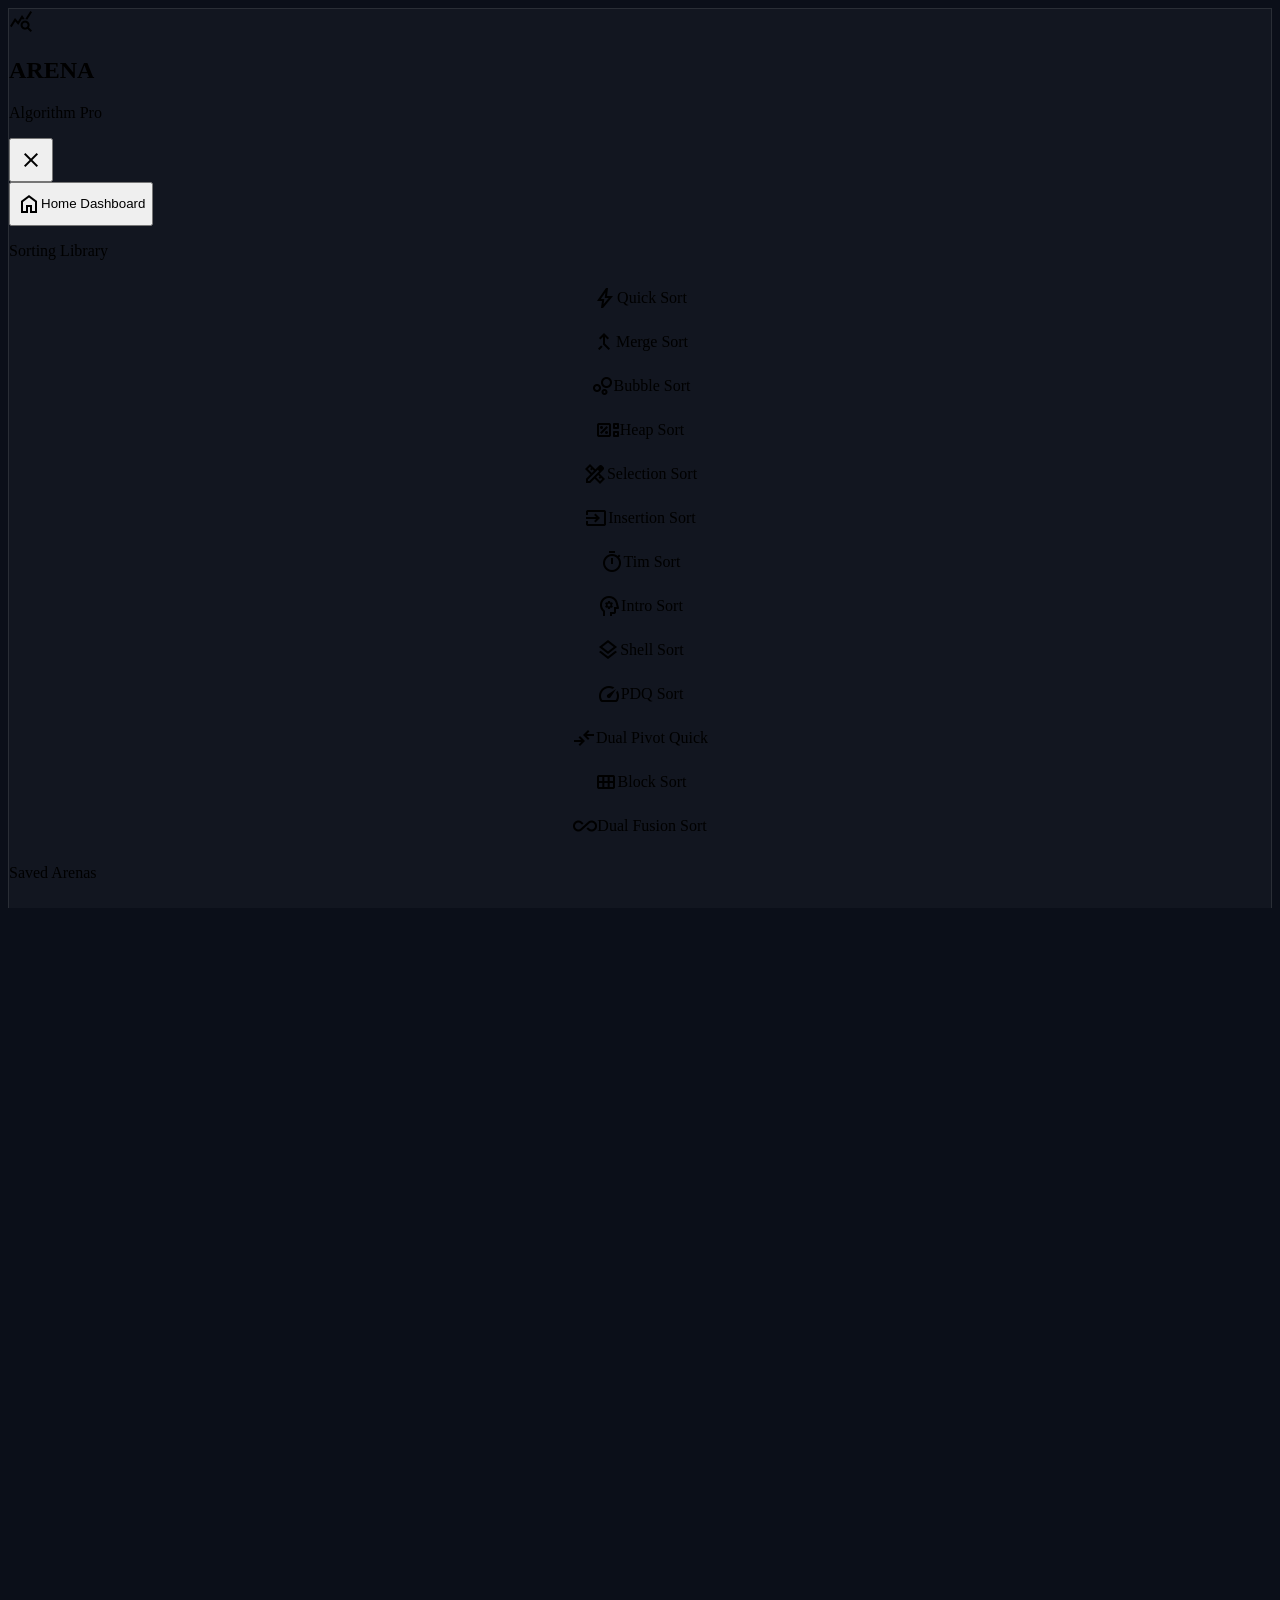
==== commit 2e0a605a: "h" ====
--- a/index.html
+++ b/index.html
@@ -206,16 +206,25 @@
                 Visualize, compare, and benchmark sorting algorithms in real time.
                 Learn how algorithms behave with interactive animations and performance insights.
               </p>
-              <button id="btn-start"
-                class="px-6 sm:px-8 py-3 bg-primary text-background-dark font-bold rounded-lg hover:brightness-110 hover:-translate-y-1 transition-all duration-300 shadow-[0_0_20px_rgba(0,238,255,0.3)] cursor-pointer self-center md:self-start">
-                Start Exploring
-              </button>
+              <div class="flex flex-wrap items-center justify-center md:justify-start gap-4">
+                <button id="btn-start"
+                  class="px-6 sm:px-8 py-3 bg-primary text-background-dark font-bold rounded-lg hover:brightness-110 hover:-translate-y-1 transition-all duration-300 shadow-[0_0_20px_rgba(0,238,255,0.3)] cursor-pointer">
+                  Start Exploring
+                </button>
+                <button id="btn-hero-gameMode" class="game-btn px-6 sm:px-8 py-3 rounded-lg flex items-center gap-2 hover:-translate-y-1 transition-all cursor-pointer shadow-[0_0_20px_rgba(255,0,110,0.3)]">
+                  🎮 You Are The Algorithm
+                </button>
+                <button id="openComplexity" class="neon-btn">
+                  📈 Time Complexity
+                </button>
+              </div>
             </div>
           </section>
 
           <!-- FEATURES -->
           <section class="grid grid-cols-1 sm:grid-cols-3 gap-4 sm:gap-6 max-w-6xl mx-auto w-full">
-            <div class="glass p-5 sm:p-6 rounded-xl border border-white/10 hover:border-amber-500/30 transition-colors group cursor-pointer shadow-lg hover:shadow-amber-500/10">
+            <!-- Live Visualization Card -->
+            <div id="card-visualization" class="feature-card glass p-5 sm:p-6 rounded-xl border border-white/10 hover:border-amber-500/30 transition-all group cursor-pointer shadow-lg hover:shadow-amber-500/10 relative overflow-hidden">
               <h3 class="text-white font-bold mb-2 sm:mb-3 flex items-center gap-2">
                 <span class="material-symbols-outlined text-amber-500 group-hover:scale-110 transition-transform text-xl">bolt</span>
                 Live Visualization
@@ -223,8 +232,15 @@
               <p class="text-slate-400 text-sm leading-relaxed">
                 Watch sorting algorithms step-by-step with animated bars.
               </p>
-            </div>
-            <div class="glass p-5 sm:p-6 rounded-xl border border-white/10 hover:border-blue-400/30 transition-colors group cursor-pointer shadow-lg hover:shadow-blue-400/10">
+              <div class="feature-card-overlay absolute inset-0 bg-gradient-to-t from-amber-900/90 via-amber-900/60 to-transparent flex items-end justify-center p-5 opacity-0 group-hover:opacity-100 transition-all duration-300">
+                <button id="btn-enter-visualization" class="w-full py-3 px-4 bg-amber-500 text-background-dark font-bold rounded-lg flex items-center justify-center gap-2 hover:brightness-110 transition-all transform translate-y-4 group-hover:translate-y-0 duration-300 shadow-lg shadow-amber-500/30">
+                  <span class="material-symbols-outlined text-lg">play_arrow</span>
+                  Enter Visualization
+                </button>
+              </div>
+            </div>
+            <!-- Performance Metrics Card -->
+            <div id="card-performance" class="feature-card glass p-5 sm:p-6 rounded-xl border border-white/10 hover:border-blue-400/30 transition-all group cursor-pointer shadow-lg hover:shadow-blue-400/10 relative overflow-hidden">
               <h3 class="text-white font-bold mb-2 sm:mb-3 flex items-center gap-2">
                 <span class="material-symbols-outlined text-blue-400 group-hover:scale-110 transition-transform text-xl">bar_chart</span>
                 Performance Metrics
@@ -232,8 +248,15 @@
               <p class="text-slate-400 text-sm leading-relaxed">
                 Track comparisons, swaps, and time complexity live.
               </p>
-            </div>
-            <div class="glass p-5 sm:p-6 rounded-xl border border-white/10 hover:border-emerald-400/30 transition-colors group cursor-pointer shadow-lg hover:shadow-emerald-400/10">
+              <div class="feature-card-overlay absolute inset-0 bg-gradient-to-t from-blue-900/90 via-blue-900/60 to-transparent flex items-end justify-center p-5 opacity-0 group-hover:opacity-100 transition-all duration-300">
+                <button id="btn-explore-performance" class="w-full py-3 px-4 bg-blue-500 text-white font-bold rounded-lg flex items-center justify-center gap-2 hover:brightness-110 transition-all transform translate-y-4 group-hover:translate-y-0 duration-300 shadow-lg shadow-blue-500/30">
+                  <span class="material-symbols-outlined text-lg">insights</span>
+                  Explore Performance
+                </button>
+              </div>
+            </div>
+            <!-- Benchmark Lab Card -->
+            <div id="card-benchmark" class="feature-card glass p-5 sm:p-6 rounded-xl border border-white/10 hover:border-emerald-400/30 transition-all group cursor-pointer shadow-lg hover:shadow-emerald-400/10 relative overflow-hidden">
               <h3 class="text-white font-bold mb-2 sm:mb-3 flex items-center gap-2">
                 <span class="material-symbols-outlined text-emerald-400 group-hover:scale-110 transition-transform text-xl">science</span>
                 Benchmark Lab
@@ -241,6 +264,12 @@
               <p class="text-slate-400 text-sm leading-relaxed">
                 Upload custom datasets and test algorithm performance.
               </p>
+              <div class="feature-card-overlay absolute inset-0 bg-gradient-to-t from-emerald-900/90 via-emerald-900/60 to-transparent flex items-end justify-center p-5 opacity-0 group-hover:opacity-100 transition-all duration-300">
+                <button id="btn-start-benchmarking" class="w-full py-3 px-4 bg-emerald-500 text-background-dark font-bold rounded-lg flex items-center justify-center gap-2 hover:brightness-110 transition-all transform translate-y-4 group-hover:translate-y-0 duration-300 shadow-lg shadow-emerald-500/30">
+                  <span class="material-symbols-outlined text-lg">speed</span>
+                  Start Benchmarking
+                </button>
+              </div>
             </div>
           </section>
 
@@ -263,6 +292,155 @@
               <p class="text-[10px] sm:text-xs text-slate-400 font-medium tracking-wide">Benchmarking</p>
             </div>
           </section>
+        </div>
+      </div>
+
+      <!-- =====================  GAME PAGE (YOU ARE THE ALGORITHM)  ===================== -->
+      <div id="game-page" class="hidden flex-1 w-full h-full flex flex-col fade-transition bg-[#050a14]">
+        
+        <!-- Game Header -->
+        <header class="flex items-center justify-between p-4 sm:p-6 border-b border-white/5 bg-black/20 backdrop-blur-md">
+          <div class="flex items-center gap-4">
+            <button id="btn-back-to-home" class="touch-target glass p-2 rounded-lg text-slate-400 hover:text-white hover:bg-white/10 transition-all cursor-pointer">
+              <span class="material-symbols-outlined">arrow_back</span>
+            </button>
+            <div>
+              <h1 class="text-xl sm:text-2xl font-black text-white tracking-tight uppercase">You Are The Algorithm</h1>
+              <p class="text-xs text-secondary/80 font-mono">Gamified Strategy Engine</p>
+            </div>
+          </div>
+          
+          <!-- Top Stats Bar -->
+          <div class="flex gap-4 sm:gap-8 bg-black/40 px-4 sm:px-6 py-2 sm:py-3 rounded-xl border border-white/5 shadow-inner">
+            <div class="flex flex-col items-center">
+              <span class="text-[9px] uppercase tracking-widest text-slate-500 font-bold">Comparisons</span>
+              <span id="game-comparisons" class="text-lg font-mono text-white font-bold">0</span>
+            </div>
+            <div class="w-px bg-white/10"></div>
+            <div class="flex flex-col items-center">
+              <span class="text-[9px] uppercase tracking-widest text-slate-500 font-bold">Swaps</span>
+              <span id="game-swaps" class="text-lg font-mono text-white font-bold">0</span>
+            </div>
+            <div class="w-px bg-white/10"></div>
+            <div class="flex flex-col items-center">
+              <span class="text-[9px] uppercase tracking-widest text-slate-500 font-bold">Score</span>
+              <span id="game-score" class="text-lg font-mono text-emerald-400 font-bold">100</span>
+            </div>
+          </div>
+        </header>
+
+        <!-- Game Arena (Center Stage) -->
+        <div class="flex-1 p-6 flex flex-col relative items-center justify-center min-h-0">
+          
+          <!-- Dynamic Feedback text -->
+          <div id="game-feedback" class="absolute top-8 left-1/2 -translate-x-1/2 text-sm sm:text-base font-bold text-amber-400 tracking-wider uppercase drop-shadow-[0_0_10px_rgba(251,191,36,0.8)] transition-all text-center whitespace-nowrap">
+            SELECT TWO BARS TO SWAP
+          </div>
+          
+          <!-- Array Container -->
+          <div id="game-array-container" class="flex items-end justify-center gap-2 w-full max-w-4xl h-64 sm:h-80 border-b border-white/20 pb-4 relative z-10 transition-all duration-300">
+            <!-- Bars will be injected here via JS -->
+          </div>
+
+        </div>
+
+        <!-- Bottom Utility Panel -->
+        <div class="h-64 shrink-0 bg-black/40 border-t border-white/5 p-4 sm:p-6 flex flex-col gap-4 relative z-20">
+          <div class="flex justify-between items-start gap-4 h-full max-w-7xl mx-auto w-full">
+            
+            <!-- Controls -->
+            <div class="flex flex-col gap-3 w-1/4">
+              <button id="game-btn-swap" class="game-btn w-full py-4 rounded-xl border-none flex items-center justify-center gap-2 cursor-pointer shadow-[0_0_20px_rgba(255,0,110,0.3)] bg-gradient-to-r from-[#ff006e] to-[#00f5d4] hover:scale-[1.02] transition-transform text-white font-bold uppercase tracking-widest">
+                <span class="material-symbols-outlined">swap_horiz</span> Swap
+              </button>
+              <button id="game-btn-compare" class="glass w-full py-3 rounded-xl flex items-center justify-center gap-2 cursor-pointer border border-white/10 hover:border-white/30 text-white hover:bg-white/5 font-bold uppercase tracking-widest mt-2 transition-all">
+                <span class="material-symbols-outlined">visibility</span> Compare Only
+              </button>
+              <button id="game-btn-reset" class="glass w-full py-3 rounded-xl flex items-center justify-center gap-2 cursor-pointer border border-white/5 hover:bg-white/5 text-slate-400 hover:text-white font-bold tracking-widest mt-auto transition-all">
+                <span class="material-symbols-outlined text-sm">restart_alt</span> Reset Level
+              </button>
+            </div>
+            
+            <!-- Analysis Panel -->
+            <div class="flex-1 glass rounded-2xl border border-white/10 p-5 h-full flex flex-col">
+              <div class="flex items-center justify-between mb-4">
+                <h3 class="text-xs font-bold text-white uppercase tracking-widest flex items-center gap-2">
+                  <span class="material-symbols-outlined text-secondary text-base">psychology</span>
+                  Real-Time Strategy Analysis
+                </h3>
+                <div class="px-3 py-1 rounded-full bg-secondary/10 border border-secondary/20">
+                  <span class="text-[10px] text-secondary font-bold uppercase tracking-widest">Live</span>
+                </div>
+              </div>
+              
+              <div class="flex gap-8 mb-4">
+                <div class="min-w-[200px]">
+                  <p class="text-[10px] text-slate-500 font-bold uppercase tracking-widest mb-1">Detected Algorithm</p>
+                  <p id="game-strategy-txt" class="text-xl text-primary font-bold tracking-tight drop-shadow-[0_0_8px_rgba(255,0,110,0.6)]">- - -</p>
+                </div>
+                <!-- Mini Efficiency Graph/Bar -->
+                <div class="flex-1 flex flex-col justify-center">
+                  <p class="text-[10px] text-slate-500 font-bold uppercase tracking-widest mb-2 flex justify-between">
+                    <span>Sorting Efficiency</span>
+                    <span id="game-eff-pct" class="text-emerald-400 font-bold">100%</span>
+                  </p>
+                  <div class="w-full h-2 bg-white/5 rounded-full overflow-hidden">
+                    <div id="game-eff-bar" class="h-full bg-gradient-to-r from-emerald-500 to-teal-400 w-full transition-all duration-500"></div>
+                  </div>
+                </div>
+              </div>
+              
+              <div class="mt-auto relative group/heatmap" id="heatmap-wrapper">
+                <div id="heatmap-trigger" class="cursor-pointer inline-block w-full">
+                  <p class="text-[10px] text-slate-500 group-hover/heatmap:text-slate-300 transition-colors font-bold uppercase tracking-widest mb-2 flex justify-between items-center">
+                    Decision Heatmap 📊
+                    <span class="material-symbols-outlined text-[14px] text-primary animate-pulse opacity-0 group-hover/heatmap:opacity-100 transition-opacity">info</span>
+                  </p>
+                  <div id="game-heatmap" class="flex gap-1 overflow-x-auto pb-1 h-8 items-end pointer-events-none">
+                    <!-- Heat blocks -->
+                  </div>
+                </div>
+
+                <!-- AI FINGERPRINT TOOLTIP -->
+                <div id="ai-fingerprint-tooltip" class="absolute bottom-full -right-2 mb-4 w-[280px] sm:w-[320px] glass rounded-2xl border border-primary/30 p-4 sm:p-5 shadow-[0_10px_50px_rgba(0,238,255,0.2)] opacity-0 pointer-events-none transition-all duration-300 translate-y-4 z-50 bg-[#0B0F19]/95 backdrop-blur-2xl group-hover/heatmap:opacity-100 group-hover/heatmap:translate-y-0 group-hover/heatmap:pointer-events-auto">
+                  <!-- Glowing accent -->
+                  <div class="absolute -top-px left-[10%] right-[10%] h-px bg-gradient-to-r from-transparent via-primary to-transparent"></div>
+                  
+                  <p class="text-[10px] text-slate-500 font-bold uppercase tracking-widest mb-3">AI Fingerprint</p>
+                  
+                  <!-- Live Stats box -->
+                  <div class="bg-white/5 border border-white/10 rounded-xl p-3 mb-4 shadow-inner">
+                    <h4 class="text-xs text-white font-bold mb-2">Live Stats</h4>
+                    <div class="flex flex-col gap-1.5 text-xs">
+                       <div class="flex justify-between">
+                         <span class="text-slate-400">Score:</span>
+                         <span id="tooltip-score" class="text-emerald-400 font-bold tracking-wider">100</span>
+                       </div>
+                       <div class="flex justify-between">
+                         <span class="text-slate-400">Strategy:</span>
+                         <span id="tooltip-strategy" class="text-amber-400 font-bold tracking-wider">Optimal ⚡</span>
+                       </div>
+                    </div>
+                  </div>
+                  
+                  <!-- Decision Heatmap Matrix -->
+                  <div class="mb-4">
+                    <h4 class="text-[10px] text-white font-bold mb-2 flex items-center gap-1 uppercase tracking-widest">Decision Heatmap 📊</h4>
+                    <div id="tooltip-heatmap-grid" class="grid grid-cols-12 gap-[2px] bg-black/60 p-2 rounded-lg border border-white/5">
+                      <!-- Grid items populated by JS -->
+                    </div>
+                  </div>
+                  
+                  <!-- Footer -->
+                  <div class="flex items-start gap-2 text-[9px] text-slate-500 font-medium leading-tight">
+                    <span class="material-symbols-outlined text-[12px] text-primary/70 shrink-0">sports_esports</span>
+                    <span>Game Mode Activated: Analyzing your sort efficiency</span>
+                    <span class="text-primary text-[10px] ml-auto shrink-0">✨</span>
+                  </div>
+                </div>
+              </div>
+            </div>
+          </div>
         </div>
       </div>
 
@@ -322,6 +500,7 @@
               class="touch-target size-9 sm:size-10 rounded-lg glass border-white/10 flex items-center justify-center hover:bg-white/10 text-white transition-all cursor-pointer">
               <span class="material-symbols-outlined">pause</span>
             </button>
+
             <!-- User avatar (desktop only) -->
             <div class="hidden md:flex items-center gap-3 border-l border-white/10 pl-4 sm:pl-6 ml-2">
               <div class="text-right">
@@ -465,6 +644,1255 @@
           </div>
         </footer>
       </div><!-- /arena-page -->
+
+      <!-- =====================  VISUALIZATION PAGE  ===================== -->
+      <div id="visualization-page" class="hidden flex-1 w-full h-full flex-col fade-transition overflow-hidden bg-[#050B14]">
+        <!-- Vis Header -->
+        <header class="h-16 glass border-b border-white/10 px-4 sm:px-6 flex items-center justify-between z-10 flex-shrink-0 bg-background/50 backdrop-blur-xl">
+          <div class="flex items-center gap-3">
+            <button id="btn-vis-back" class="touch-target text-slate-400 hover:text-white transition-colors rounded-lg p-2 -ml-2 hover:bg-white/5" aria-label="Back">
+              <span class="material-symbols-outlined">arrow_back</span>
+            </button>
+            <h2 class="text-lg font-bold flex items-center gap-2 tracking-wide">
+              <span class="text-amber-500 material-symbols-outlined text-xl">bolt</span>
+              <span class="text-white">Live</span>
+              <span class="text-slate-400 font-light">Visualizer</span>
+            </h2>
+          </div>
+          <!-- Global stats (optional) -->
+          <div class="hidden sm:flex items-center gap-4 text-xs font-mono font-bold tracking-widest text-slate-500 uppercase">
+             <span>Comparisons: <span id="vis-ops" class="text-amber-400 ml-1">0</span></span>
+             <span>|</span>
+             <span>Array Size: <span id="vis-array-size" class="text-white ml-1">30</span></span>
+          </div>
+        </header>
+
+        <!-- Main Workspace (Desktop: Row, Mobile: Col) -->
+        <div class="flex-1 flex flex-col md:flex-row h-[calc(100vh-64px)] overflow-hidden">
+          
+          <!-- LEFT SIDEBAR: ControlsBox -->
+          <aside class="w-full md:w-80 flex-shrink-0 glass border-r border-white/10 flex flex-col justify-between overflow-y-auto custom-scrollbar md:h-full z-10 shadow-xl">
+            <div class="p-6 flex flex-col gap-8">
+              <!-- Algorithm Dropdown -->
+              <div class="flex flex-col gap-2 relative">
+                <label class="text-[10px] text-amber-500 font-bold uppercase tracking-widest flex items-center gap-2">
+                  <span class="material-symbols-outlined text-sm">change_history</span>
+                  Select Algorithm
+                </label>
+                <div class="relative">
+                  <select id="vis-algo-select" class="w-full h-12 bg-[#0A101C] border border-white/10 rounded-xl px-4 text-sm font-semibold text-white appearance-none cursor-pointer focus:outline-none focus:border-amber-500/50 hover:border-white/20 transition-colors shadow-inner">
+                    <option value="" disabled selected>Choose an algorithm...</option>
+                    <!-- populated by JS -->
+                  </select>
+                  <span class="material-symbols-outlined absolute right-4 top-1/2 -translate-y-1/2 text-slate-400 pointer-events-none">expand_content</span>
+                </div>
+              </div>
+
+              <!-- Array Size Slider -->
+              <div class="flex flex-col gap-3">
+                <div class="flex items-center justify-between">
+                  <label class="text-[10px] text-slate-400 font-bold uppercase tracking-widest flex items-center gap-2">
+                    <span class="material-symbols-outlined text-sm">straighten</span>
+                    Array Limit
+                  </label>
+                  <span id="vis-size-label" class="text-xs font-mono font-bold text-white bg-white/5 px-2 py-0.5 rounded-md border border-white/10">30</span>
+                </div>
+                <input id="vis-size-slider" type="range" class="w-full h-1.5 bg-white/10 rounded-full appearance-none cursor-pointer accent-amber-500" min="5" max="100" value="30">
+                <div class="flex justify-between text-[9px] font-mono text-slate-600 px-1">
+                  <span>5</span>
+                  <span>100</span>
+                </div>
+              </div>
+
+              <!-- Speed Slider -->
+              <div class="flex flex-col gap-3">
+                <div class="flex items-center justify-between">
+                  <label class="text-[10px] text-slate-400 font-bold uppercase tracking-widest flex items-center gap-2">
+                    <span class="material-symbols-outlined text-sm">speed</span>
+                    Animation Speed
+                  </label>
+                  <span id="vis-speed-label" class="text-[9px] font-bold text-amber-500/70 border border-amber-500/20 px-1.5 py-0.5 rounded uppercase">Speed: 50</span>
+                </div>
+                <input id="vis-speed-slider" type="range" class="w-full h-1.5 bg-white/10 rounded-full appearance-none cursor-pointer accent-amber-500" min="1" max="100" value="50">
+              </div>
+
+              <!-- Algorithm Stats (Dynamically Updated) -->
+              <div id="vis-algo-info-panel" class="hidden flex-col gap-3 mt-4 glass p-4 rounded-xl border border-white/5 bg-black/20">
+                <h4 class="text-[10px] text-amber-500 font-bold uppercase tracking-widest flex items-center gap-2 mb-1">
+                  <span class="material-symbols-outlined text-sm">info</span>
+                  Complexity
+                </h4>
+                <div class="flex justify-between items-center text-xs">
+                  <span class="text-slate-500 font-medium">Time (Worst)</span>
+                  <span id="vis-info-worst" class="font-mono text-rose-400 font-bold">O(nÂ²)</span>
+                </div>
+                <div class="flex justify-between items-center text-xs">
+                  <span class="text-slate-500 font-medium">Time (Best)</span>
+                  <span id="vis-info-best" class="font-mono text-emerald-400 font-bold">O(n)</span>
+                </div>
+                <div class="flex justify-between items-center text-xs">
+                  <span class="text-slate-500 font-medium">Space</span>
+                  <span id="vis-info-space" class="font-mono text-sky-400 font-bold">O(1)</span>
+                </div>
+              </div>
+            </div>
+
+            <!-- Playback Controls -->
+            <div class="p-6 border-t border-white/10 bg-white/[0.02] flex flex-col gap-3">
+              <button id="btn-vis-start" class="w-full h-12 bg-amber-500 hover:bg-amber-400 text-[#050B14] font-bold rounded-xl flex items-center justify-center gap-2 transition-all shadow-[0_0_20px_rgba(245,158,11,0.2)] disabled:opacity-40 disabled:cursor-not-allowed group">
+                <span class="material-symbols-outlined text-xl group-hover:scale-110 transition-transform">play_arrow</span>
+                START SORTING
+              </button>
+              <div class="flex items-center gap-3">
+                <button id="btn-vis-stop" class="flex-1 h-10 glass border border-white/10 hover:border-rose-500/50 hover:bg-rose-500/10 text-slate-300 hover:text-rose-400 font-bold text-xs rounded-xl flex items-center justify-center gap-2 transition-all disabled:opacity-30 disabled:cursor-not-allowed">
+                  <span class="material-symbols-outlined text-base">stop</span>
+                  STOP
+                </button>
+                <button id="btn-vis-restart" class="flex-1 h-10 glass border border-white/10 hover:border-cyan-500/50 hover:bg-cyan-500/10 text-slate-300 hover:text-cyan-400 font-bold text-xs rounded-xl flex items-center justify-center gap-2 transition-all disabled:opacity-30 disabled:cursor-not-allowed">
+                  <span class="material-symbols-outlined text-base">replay</span>
+                  RESET
+                </button>
+              </div>
+            </div>
+          </aside>
+
+          <!-- RIGHT AREA: Workspace (Chart + Code) -->
+          <main class="flex-1 flex flex-col overflow-hidden relative">
+             <div class="absolute inset-0 bg-[url('https://www.transparenttextures.com/patterns/cubes.png')] opacity-[0.03] pointer-events-none"></div>
+             
+             <!-- Visualization Arena -->
+             <section class="flex-1 p-4 md:p-8 flex flex-col relative z-10 min-h-[300px]">
+                <div class="flex items-center justify-between mb-4">
+                   <h3 id="vis-algo-title" class="text-white font-bold text-lg flex items-center gap-2">
+                     <span class="material-symbols-outlined text-amber-500 text-sm">monitoring</span>
+                     Awaiting Selection
+                   </h3>
+                </div>
+                <!-- The Container where bars render -->
+                <div id="vis-arena" class="flex-1 glass border border-white/5 rounded-2xl flex items-end justify-center p-6 relative overflow-hidden shadow-2xl">
+                   <!-- Ambient Glow -->
+                   <div class="absolute top-1/2 left-1/2 -translate-x-1/2 -translate-y-1/2 w-3/4 h-3/4 bg-amber-500/10 rounded-full blur-[100px] pointer-events-none"></div>
+                   
+                   <!-- Placeholder Text -->
+                   <div class="absolute inset-0 flex flex-col items-center justify-center text-slate-500 text-sm opacity-50">
+                     <span class="material-symbols-outlined text-5xl mb-3 opacity-20 relative animate-pulse">account_tree</span>
+                     Choose an algorithm from the sidebar
+                   </div>
+                </div>
+             </section>
+
+             <!-- Scrollable Code Trace Window -->
+             <section id="vis-code-section" class="h-64 md:h-80 border-t border-white/10 bg-[#0A0D14]/90 backdrop-blur-md flex flex-col relative z-20 shadow-[0_-10px_30px_rgba(0,0,0,0.5)]">
+                <div class="flex items-center justify-between px-6 py-2 border-b border-white/5 bg-black/20">
+                   <div class="flex items-center gap-2">
+                     <span class="material-symbols-outlined text-amber-500 text-sm">terminal</span>
+                     <span class="text-[10px] font-bold text-slate-400 uppercase tracking-widest">Live Execution Trace</span>
+                   </div>
+                   <div class="flex gap-1.5">
+                      <span class="w-2.5 h-2.5 rounded-full bg-rose-500/50"></span>
+                      <span class="w-2.5 h-2.5 rounded-full bg-amber-500/50"></span>
+                      <span class="w-2.5 h-2.5 rounded-full bg-emerald-500/50"></span>
+                   </div>
+                </div>
+                <div class="flex-1 overflow-y-auto custom-scrollbar p-6">
+                   <pre id="vis-code-display" class="text-[13px] font-mono leading-relaxed text-slate-400"><span class="italic text-slate-600">// No algorithm selected to trace...</span></pre>
+                </div>
+             </section>
+          </main>
+
+        </div>
+      </div><!-- /visualization-page -->
+
+      <!-- =====================  BENCHMARK PAGE  ===================== -->
+      <div id="benchmark-page" class="hidden flex-1 w-full h-full flex-col fade-transition">
+        <!-- Bench Header -->
+        <header class="h-16 sm:h-20 glass border-b border-white/10 px-4 sm:px-8 flex items-center justify-between z-10 flex-shrink-0">
+          <div class="flex items-center gap-3">
+            <button id="btn-bench-back" class="touch-target text-slate-400 hover:text-white transition-colors rounded-lg p-2 -ml-2" aria-label="Back">
+              <span class="material-symbols-outlined">arrow_back</span>
+            </button>
+            <h2 class="text-base sm:text-lg font-bold flex items-center gap-2">
+              <span class="text-emerald-400">Benchmark</span>
+              <span class="text-slate-500 font-light">Laboratory</span>
+            </h2>
+          </div>
+          <div class="flex items-center gap-2">
+            <span class="text-[10px] text-slate-500 bg-white/5 px-3 py-1.5 rounded-full font-bold flex items-center gap-1.5 border border-white/5 shadow-inner">
+              PRO ENGINE 2.0
+            </span>
+          </div>
+        </header>
+
+        <!-- Bench Body -->
+        <div class="flex-1 overflow-y-auto overflow-x-hidden p-4 sm:p-6 lg:p-10 flex flex-col gap-8 custom-scrollbar relative">
+          <!-- Ambient Background Gradients for Pro Feel -->
+          <div class="absolute top-0 right-0 w-[500px] h-[500px] bg-emerald-500/5 rounded-full blur-[120px] pointer-events-none -translate-y-1/2 translate-x-1/2"></div>
+          <div class="absolute bottom-0 left-0 w-[500px] h-[500px] bg-cyan-500/5 rounded-full blur-[120px] pointer-events-none translate-y-1/2 -translate-x-1/2"></div>
+
+          <!-- STEP 1: Data Source Section -->
+          <section class="glass rounded-2xl p-6 border border-white/10 shadow-2xl relative z-10">
+            <div class="flex items-center gap-3 mb-6 border-b border-white/5 pb-4">
+              <div class="size-8 rounded-lg bg-emerald-500/20 text-emerald-400 flex items-center justify-center font-bold">1</div>
+              <div>
+                <h3 class="text-white font-bold text-base uppercase tracking-wider">Define Data Source</h3>
+                <p class="text-slate-400 text-xs mt-1">Provide up to 100,000 array elements for maximum performance testing</p>
+              </div>
+            </div>
+
+            <div class="grid grid-cols-1 md:grid-cols-2 gap-6">
+              <!-- Auto Generate option -->
+              <div class="bg-black/20 rounded-xl p-5 border border-white/5 hover:border-emerald-500/30 transition-all group flex flex-col justify-between">
+                <div>
+                  <div class="flex items-center justify-between mb-4">
+                    <span class="text-sm text-emerald-400 font-bold uppercase tracking-wider flex items-center gap-2">
+                      <span class="material-symbols-outlined text-lg">casino</span> Auto-Generate
+                    </span>
+                    <span id="bench-gen-val" class="text-white font-mono font-bold bg-white/10 px-2 py-1 rounded text-xs select-none">10,000</span>
+                  </div>
+                  <input type="range" id="bench-gen-slider" min="10" max="100000" step="10" value="10000" class="w-full accent-emerald-500 mb-6 mt-2 h-1.5 bg-white/10 rounded-lg appearance-none cursor-pointer" />
+                </div>
+                <button id="btn-bench-generate" class="w-full bg-emerald-500/20 text-emerald-400 border border-emerald-500/30 hover:bg-emerald-500 hover:text-background-dark font-bold py-3 rounded-lg transition-all text-sm flex items-center justify-center gap-2">
+                  <span class="material-symbols-outlined text-sm">memory</span> Generate Array Buffer
+                </button>
+              </div>
+
+              <!-- File Upload option -->
+              <div class="bg-black/20 rounded-xl p-5 border border-white/5 hover:border-cyan-500/30 transition-all group border-dashed flex flex-col justify-between relative overflow-hidden">
+                 <div>
+                   <div class="flex items-center gap-2 mb-4">
+                    <span class="text-sm text-cyan-400 font-bold uppercase tracking-wider flex items-center gap-2">
+                      <span class="material-symbols-outlined text-lg">upload_file</span> Custom Source (.txt/.csv)
+                    </span>
+                  </div>
+                </div>
+                <div class="relative w-full h-[60px] flex items-center mt-auto">
+                    <label class="absolute inset-0 flex items-center justify-center gap-2 border-2 border-dashed border-white/10 rounded-lg hover:border-cyan-400/50 hover:bg-white/5 transition-all text-sm text-slate-400 cursor-pointer w-full group overflow-hidden bg-black/40">
+                      <span class="material-symbols-outlined text-xl group-hover:text-cyan-400 transition-colors shrink-0">cloud_upload</span>
+                      <span id="bench-standalone-file-label" class="group-hover:text-white transition-colors truncate px-2 font-mono text-xs max-w-[80%]">Click to browse file...</span>
+                      <input type="file" id="bench-standalone-file" accept=".txt,.csv" class="hidden" />
+                    </label>
+                    <div id="bench-file-actions" class="hidden absolute top-1/2 right-2 -translate-y-1/2 z-20 items-center justify-end bg-black/80 p-1 rounded-md">
+                       <button id="btn-bench-standalone-delete-file" class="text-rose-400 hover:text-white hover:bg-rose-500 rounded p-1 transition-all flex items-center" title="Clear Upload">
+                          <span class="material-symbols-outlined text-sm">close</span>
+                       </button>
+                    </div>
+                </div>
+              </div>
+            </div>
+
+            <!-- Active Buffer Status (Hidden until data is ready) -->
+            <div id="bench-data-status" class="hidden mt-6 bg-gradient-to-r from-emerald-500/10 to-transparent border border-emerald-500/20 rounded-xl p-4 flex sm:flex-row flex-col items-start sm:items-center justify-between gap-4">
+               <div class="flex items-center gap-3">
+                 <span class="material-symbols-outlined text-emerald-400 animate-pulse">check_circle</span>
+                 <p class="text-sm text-emerald-400 font-medium tracking-wide">Data Array Buffer Loaded & Ready</p>
+               </div>
+               <div class="text-white font-mono font-bold text-xl bg-black/30 px-4 py-1.5 rounded-lg border border-white/5" id="bench-s-n">0 <span class="text-[10px] text-slate-500 uppercase tracking-widest ml-1">Elements</span></div>
+            </div>
+          </section>
+
+          <!-- STEP 2: Algorithm Execution Center -->
+          <section id="bench-algo-section" class="glass rounded-2xl p-6 border border-white/10 shadow-2xl relative z-10 opacity-50 pointer-events-none transition-all duration-500">
+             <div class="flex items-center justify-between gap-4 mb-6 border-b border-white/5 pb-4 flex-col sm:flex-row items-start sm:items-center">
+              <div class="flex items-center gap-3">
+               <div class="size-8 rounded-lg bg-cyan-500/20 text-cyan-400 flex items-center justify-center font-bold">2</div>
+               <div>
+                  <h3 class="text-white font-bold text-base uppercase tracking-wider">Execute Benchmarks</h3>
+                  <p class="text-slate-400 text-xs mt-1">Select an individual algorithm or run the full test suite</p>
+               </div>
+              </div>
+              <button id="btn-bench-run-all" class="bg-gradient-to-r w-full sm:w-auto from-cyan-500 to-emerald-500 hover:brightness-110 text-background-dark font-bold px-6 py-2.5 rounded-lg transition-all text-sm flex items-center justify-center gap-2 shadow-lg shadow-cyan-500/20">
+                <span class="material-symbols-outlined text-sm">rocket</span> Run Full Suite
+              </button>
+            </div>
+
+            <div id="bench-algo-grid" class="grid grid-cols-2 sm:grid-cols-3 md:grid-cols-4 lg:grid-cols-6 gap-2 sm:gap-3 mb-6">
+              <!-- populated by JS -->
+            </div>
+
+            <button id="btn-bench-standalone-run" class="w-full bg-cyan-500/10 text-cyan-400 border border-cyan-500/20 font-bold h-12 px-6 rounded-lg flex items-center justify-center gap-2 hover:bg-cyan-500 hover:text-background-dark transition-all disabled:opacity-50 disabled:cursor-not-allowed group" disabled>
+                <span class="material-symbols-outlined text-sm group-hover:scale-110 transition-transform">play_arrow</span>
+                Run Selected Algorithm (<span id="bench-standalone-algo-name" class="font-mono text-xs tracking-wider">NONE</span>)
+            </button>
+          </section>
+
+          <!-- STEP 3: Results Dashboard -->
+          <section id="bench-standalone-results" class="hidden glass border-white/10 rounded-2xl p-6 relative z-10 flex-col gap-6">
+             <div class="flex flex-col sm:flex-row justify-between items-start sm:items-center gap-4 border-b border-white/5 pb-4">
+                <div class="flex items-center gap-3 w-full sm:w-auto">
+                 <div class="size-8 rounded-lg bg-amber-500/20 text-amber-400 flex items-center justify-center font-bold shrink-0">3</div>
+                 <h3 class="text-white font-bold text-base uppercase tracking-wider">Analytics Laboratory</h3>
+                </div>
+                <!-- Time Comparison Unit Selector -->
+                <div class="flex items-center gap-1 bg-black/40 p-1 rounded-lg border border-white/5 w-full sm:w-auto justify-between sm:justify-start">
+                    <button data-unit="ms" class="bench-s-unit-btn flex-1 sm:flex-none text-[10px] font-bold px-4 py-1.5 rounded-md bg-emerald-500/20 text-emerald-400 transition-all shadow-sm">ms</button>
+                    <button data-unit="Âµs" class="bench-s-unit-btn flex-1 sm:flex-none text-[10px] font-bold px-4 py-1.5 rounded-md text-slate-400 hover:text-emerald-400 transition-all">Âµs</button>
+                    <button data-unit="ns" class="bench-s-unit-btn flex-1 sm:flex-none text-[10px] font-bold px-4 py-1.5 rounded-md text-slate-400 hover:text-emerald-400 transition-all">ns</button>
+                </div>
+             </div>
+
+             <!-- Single Run Result Grid -->
+             <div id="bench-single-results-view" class="hidden flex-col gap-6">
+                <!-- Status Row -->
+                <div class="flex items-center gap-2 text-sm font-bold text-emerald-400 bg-emerald-500/10 border border-emerald-500/20 px-4 py-2 rounded-lg" id="bench-s-status-container">
+                    <span class="material-symbols-outlined text-lg">check_circle</span> <span id="bench-s-status">BENCHMARK SUCCESS</span>
+                </div>
+
+                <div class="grid grid-cols-1 sm:grid-cols-3 gap-4">
+                    <div class="bg-black/30 rounded-xl p-5 border border-white/5 hover:border-emerald-500/30 transition-colors relative overflow-hidden group">
+                      <div class="absolute inset-0 bg-gradient-to-r from-emerald-500/5 to-transparent blur-xl opacity-0 group-hover:opacity-100 transition-opacity"></div>
+                      <p class="text-[9px] text-slate-500 font-bold uppercase mb-2 relative z-10">Actual Execution</p>
+                      <div class="flex items-baseline gap-1 relative z-10">
+                        <p id="bench-s-actual-time" class="text-emerald-400 font-mono font-bold text-3xl">0.00</p>
+                        <span id="bench-s-actual-unit" class="text-[10px] text-emerald-400/60 font-bold">ms</span>
+                      </div>
+                    </div>
+                    <div class="bg-black/30 rounded-xl p-5 border border-white/5 hover:border-cyan-500/30 transition-colors relative overflow-hidden group">
+                      <div class="absolute inset-0 bg-gradient-to-r from-cyan-500/5 to-transparent blur-xl opacity-0 group-hover:opacity-100 transition-opacity"></div>
+                      <p class="text-[9px] text-slate-500 font-bold uppercase mb-2 relative z-10">Comparisons Operations</p>
+                      <p id="bench-s-comparisons" class="text-cyan-400 font-mono font-bold text-3xl relative z-10">0</p>
+                    </div>
+                    <div class="bg-black/30 rounded-xl p-5 border border-white/5 hover:border-amber-500/30 transition-colors relative overflow-hidden group">
+                      <div class="absolute inset-0 bg-gradient-to-r from-amber-500/5 to-transparent blur-xl opacity-0 group-hover:opacity-100 transition-opacity"></div>
+                      <p class="text-[9px] text-slate-500 font-bold uppercase mb-2 relative z-10">Swaps / Write Operations</p>
+                      <p id="bench-s-swaps" class="text-amber-400 font-mono font-bold text-3xl relative z-10">0</p>
+                    </div>
+                </div>
+
+                <!-- Theory vs Actual Bar -->
+                <div class="bg-black/20 rounded-xl p-6 border border-white/5">
+                   <div class="flex flex-col sm:flex-row items-start sm:items-center justify-between mb-6 gap-2">
+                     <p class="text-[10px] text-slate-400 font-bold uppercase tracking-wider flex items-center gap-2">
+                       <span class="material-symbols-outlined text-slate-500 text-sm">bar_chart</span>
+                       Performance Profile vs Theoretical Average
+                     </p>
+                     <span id="bench-s-diff-badge" class="text-[10px] font-bold px-3 py-1 rounded-full bg-emerald-500/20 text-emerald-400 border border-emerald-500/20 shrink-0">â€”</span>
+                   </div>
+                   <div class="flex flex-col gap-5">
+                     <div class="flex flex-col gap-2">
+                       <div class="flex justify-between text-[10px] font-mono font-bold text-emerald-400 items-baseline">
+                         <span class="tracking-widest uppercase">Actual Measured Time</span>
+                         <span id="bench-s-bar-actual-label" class="text-xs"></span>
+                       </div>
+                       <div class="w-full h-4 bg-white/5 rounded-full overflow-hidden relative">
+                         <div id="bench-s-bar-actual" class="absolute left-0 top-0 bottom-0 rounded-full bg-gradient-to-r from-emerald-600 to-emerald-400 transition-all duration-1000 ease-out shadow-[0_0_15px_rgba(16,185,129,0.3)]" style="width: 0%; min-width: 4px"></div>
+                       </div>
+                     </div>
+                     <div class="flex flex-col gap-2">
+                       <div class="flex justify-between text-[10px] font-mono font-bold text-cyan-400 items-baseline">
+                         <span class="tracking-widest uppercase opacity-80">Theoretical Estimate Time</span>
+                         <span id="bench-s-bar-theory-label" class="text-xs opacity-80"></span>
+                       </div>
+                       <div class="w-full h-3 bg-white/5 rounded-full overflow-hidden relative">
+                         <div id="bench-s-bar-theory" class="absolute left-0 top-0 bottom-0 rounded-full bg-gradient-to-r from-cyan-600 to-cyan-400 transition-all duration-1000 ease-out opacity-70" style="width: 0%; min-width: 4px"></div>
+                       </div>
+                     </div>
+                   </div>
+                  <div class="grid grid-cols-3 gap-2 mt-6 pt-4 border-t border-white/5">
+                    <div class="text-center bg-white/5 rounded-lg py-2">
+                      <p class="text-[8px] text-emerald-500/70 font-bold uppercase tracking-widest">Best Case</p>
+                      <p id="bench-s-theory-best" class="text-emerald-400 font-mono font-bold text-xs mt-0.5">â€”</p>
+                    </div>
+                    <div class="text-center bg-white/5 rounded-lg py-2">
+                      <p class="text-[8px] text-amber-500/70 font-bold uppercase tracking-widest">Avg Case</p>
+                      <p id="bench-s-theory-avg" class="text-amber-400 font-mono font-bold text-xs mt-0.5">â€”</p>
+                    </div>
+                    <div class="text-center bg-white/5 rounded-lg py-2">
+                      <p class="text-[8px] text-rose-500/70 font-bold uppercase tracking-widest">Worst Case</p>
+                      <p id="bench-s-theory-worst" class="text-rose-400 font-mono font-bold text-xs mt-0.5">â€”</p>
+                    </div>
+                  </div>
+                </div>
+             </div>
+
+             <!-- Full Suite Results View (Leaderboard) -->
+             <div id="bench-suite-results-view" class="hidden flex-col gap-4">
+                 <!-- Suite Summary -->
+                 <div class="flex items-center gap-2 text-sm font-bold text-cyan-400 bg-cyan-500/10 border border-cyan-500/20 px-4 py-2 rounded-lg">
+                    <span class="material-symbols-outlined text-lg">fact_check</span> 
+                    <span>SUITE COMPLETED: </span>
+                    <span id="bench-suite-count" class="text-white ml-2">13</span> Algorithms Evaluated on
+                    <span id="bench-suite-n" class="text-white ml-1 font-mono">0</span> Items
+                 </div>
+
+                 <div class="bg-black/30 border border-white/5 rounded-xl overflow-hidden mt-2">
+                   <div class="grid grid-cols-12 gap-3 text-[9px] text-slate-500 font-bold uppercase tracking-wider px-5 py-3 border-b border-white/5 bg-white/5">
+                      <div class="col-span-1 hidden sm:block">Rank</div>
+                      <div class="col-span-12 sm:col-span-4">Algorithm</div>
+                      <div class="col-span-5 sm:col-span-3 text-right">Time</div>
+                      <div class="col-span-7 sm:col-span-4 pl-4 sm:pl-6">Relative Performance</div>
+                   </div>
+                   <div id="bench-suite-leaderboard" class="flex flex-col p-2">
+                      <!-- populated by js -->
+                   </div>
+                 </div>
+             </div>
+
+          </section>
+
+          <!-- STEP 4: Performance Matrices Analytics Dashboard -->
+          <section id="bench-analytics-dashboard" class="hidden glass border-white/10 rounded-2xl relative z-10 flex-col overflow-hidden">
+            <!-- Dashboard Header -->
+            <div class="flex flex-col sm:flex-row justify-between items-start sm:items-center gap-4 border-b border-white/5 p-6 pb-4">
+              <div class="flex items-center gap-3 w-full sm:w-auto">
+                <div class="size-8 rounded-lg bg-fuchsia-500/20 text-fuchsia-400 flex items-center justify-center font-bold shrink-0">4</div>
+                <div>
+                  <h3 class="text-white font-bold text-base uppercase tracking-wider">Performance Matrices</h3>
+                  <p class="text-slate-400 text-[10px] mt-0.5">Algorithmic Pathway Visualizer & Dynamic Benchmarking Laboratory</p>
+                </div>
+              </div>
+              <!-- Tab Navigation -->
+              <div class="flex items-center gap-1 bg-black/40 p-1 rounded-lg border border-white/5 w-full sm:w-auto">
+                <button id="pm-tab-comparison" class="pm-tab flex-1 sm:flex-none text-[10px] font-bold px-4 py-2 rounded-md bg-fuchsia-500/20 text-fuchsia-400 transition-all shadow-sm flex items-center gap-1.5 justify-center">
+                  <span class="material-symbols-outlined text-[14px]">bar_chart</span> Performance
+                </button>
+                <button id="pm-tab-diagnostics" class="pm-tab flex-1 sm:flex-none text-[10px] font-bold px-4 py-2 rounded-md text-slate-400 hover:text-fuchsia-400 transition-all flex items-center gap-1.5 justify-center">
+                  <span class="material-symbols-outlined text-[14px]">neurology</span> Diagnostics
+                </button>
+              </div>
+            </div>
+
+            <!-- ========== TAB 1: Performance Comparison ========== -->
+            <div id="pm-panel-comparison" class="flex flex-col gap-6 p-6">
+
+              <!-- Row 1: Complexity Chart + Algorithm Deep Dive -->
+              <div class="grid grid-cols-1 lg:grid-cols-5 gap-6">
+                <!-- Time & Space Complexity Comparison Chart -->
+                <div class="lg:col-span-3 bg-black/20 rounded-xl p-5 border border-white/5 relative overflow-hidden">
+                  <h4 class="text-white font-bold text-sm mb-4 flex items-center gap-2">
+                    <span class="material-symbols-outlined text-fuchsia-400 text-lg">show_chart</span>
+                    Time & Space Complexity Comparison
+                  </h4>
+                  <div class="relative w-full" style="height:280px">
+                    <canvas id="pm-complexity-chart" class="w-full h-full"></canvas>
+                  </div>
+                  <!-- Space Complexity Inset -->
+                  <div class="mt-4 pt-4 border-t border-white/5">
+                    <p class="text-[9px] text-slate-500 font-bold uppercase tracking-wider mb-2">Space Complexity</p>
+                    <div id="pm-space-bars" class="flex gap-2 items-end h-12">
+                      <!-- populated by js -->
+                    </div>
+                  </div>
+                </div>
+
+                <!-- Algorithm Deep Dive (Top 3) -->
+                <div class="lg:col-span-2 flex flex-col gap-3">
+                  <h4 class="text-white font-bold text-sm flex items-center gap-2">
+                    <span class="material-symbols-outlined text-cyan-400 text-lg">info</span>
+                    Algorithm Deep Dive
+                  </h4>
+                  <div id="pm-deep-dive-cards" class="flex flex-col gap-3">
+                    <!-- populated by js -->
+                  </div>
+                </div>
+              </div>
+
+              <!-- Row 2: Input Analysis + Adaptive Learning Insights -->
+              <div class="grid grid-cols-1 lg:grid-cols-3 gap-6">
+                <!-- Input Analysis & Recommendation -->
+                <div class="lg:col-span-2 bg-black/20 rounded-xl border border-white/5 overflow-hidden">
+                  <!-- Recommendation Banner -->
+                  <div id="pm-recommendation" class="p-5 border-b border-white/5 flex items-start gap-4 bg-gradient-to-r from-emerald-500/5 to-transparent">
+                    <div class="size-12 rounded-xl bg-emerald-500/20 text-emerald-400 flex items-center justify-center shrink-0">
+                      <span class="material-symbols-outlined text-2xl">psychology</span>
+                    </div>
+                    <div>
+                      <p id="pm-input-type" class="text-emerald-400 font-bold text-sm">Input Analysis: Randomized</p>
+                      <p id="pm-recommendation-text" class="text-slate-300 text-xs mt-1 leading-relaxed">Analyzing input pattern...</p>
+                    </div>
+                  </div>
+                  <!-- Ranking Table -->
+                  <div class="p-4">
+                    <p class="text-[9px] text-slate-500 font-bold uppercase tracking-wider mb-3 flex items-center gap-1.5">
+                      <span class="material-symbols-outlined text-[12px]">format_list_numbered</span>
+                      Ranking Table for this Input
+                    </p>
+                    <div class="overflow-x-auto">
+                      <table class="w-full text-[11px]">
+                        <thead>
+                          <tr class="text-slate-500 font-bold uppercase border-b border-white/5">
+                            <th class="text-left py-2 px-2 w-10">Rank</th>
+                            <th class="text-left py-2 px-2">Algorithm</th>
+                            <th class="text-center py-2 px-2">Suitability</th>
+                            <th class="text-left py-2 px-2 hidden sm:table-cell">Key Strengths / Notes</th>
+                          </tr>
+                        </thead>
+                        <tbody id="pm-ranking-tbody">
+                          <!-- populated by js -->
+                        </tbody>
+                      </table>
+                    </div>
+                  </div>
+                </div>
+
+                <!-- Adaptive Learning Insights -->
+                <div class="flex flex-col gap-4">
+                  <!-- P-Index Gauge -->
+                  <div class="bg-black/20 rounded-xl p-5 border border-white/5 flex flex-col items-center justify-center text-center">
+                    <p class="text-[9px] text-slate-400 font-bold uppercase tracking-widest mb-3">"Presortedness Index (P-Index)"</p>
+                    <div id="pm-pindex-gauge" class="pm-gauge-ring relative w-28 h-28 rounded-full flex items-center justify-center mb-3">
+                      <span id="pm-pindex-value" class="text-white font-mono font-bold text-2xl">0%</span>
+                    </div>
+                    <p id="pm-pindex-desc" class="text-slate-400 text-[10px] leading-relaxed mt-1 max-w-[200px]">Measures how sorted the input data is.</p>
+                  </div>
+
+                  <!-- Algorithm-to-Pattern Fit Score -->
+                  <div class="bg-black/20 rounded-xl p-5 border border-white/5">
+                    <p class="text-[9px] text-slate-400 font-bold uppercase tracking-widest mb-4 text-center">"Algorithm-to-Pattern Fit Score"</p>
+                    <div id="pm-fit-scores" class="flex flex-col gap-3">
+                      <!-- populated by js -->
+                    </div>
+                  </div>
+                </div>
+              </div>
+            </div>
+
+            <!-- ========== TAB 2: Pathway Diagnostics ========== -->
+            <div id="pm-panel-diagnostics" class="hidden flex-col gap-6 p-6">
+
+              <!-- Banner -->
+              <div class="bg-gradient-to-r from-cyan-500/10 via-fuchsia-500/10 to-cyan-500/10 border border-fuchsia-500/20 rounded-xl p-4 text-center">
+                <p class="text-fuchsia-400 font-mono font-bold text-xs sm:text-sm tracking-[0.15em] uppercase">[ Algorithmic Pathway Visualizer & Dynamic Benchmarking Laboratory â€“ Diagnostics ]</p>
+              </div>
+
+              <!-- Row 1: Complexity Conflict + Neural Heuristic -->
+              <div class="grid grid-cols-1 lg:grid-cols-2 gap-6">
+                <!-- Complexity Conflict Table -->
+                <div class="bg-black/20 rounded-xl border border-white/5 overflow-hidden">
+                  <div class="px-5 py-3 border-b border-white/5 bg-white/[0.02]">
+                    <h4 class="text-white font-bold text-xs uppercase tracking-wider flex items-center gap-2">
+                      <span class="material-symbols-outlined text-amber-400 text-sm">compare_arrows</span>
+                      Practical vs. Theoretical Complexity Conflict
+                    </h4>
+                  </div>
+                  <div class="p-4 overflow-x-auto">
+                    <table class="w-full text-[11px] pm-conflict-table">
+                      <thead>
+                        <tr class="text-slate-500 font-bold uppercase border-b border-white/5">
+                          <th class="text-left py-2 px-2">Metric</th>
+                          <th class="text-center py-2 px-2">Theoretical (O)</th>
+                          <th class="text-center py-2 px-2">Practical</th>
+                          <th class="text-center py-2 px-2">% Conflict</th>
+                        </tr>
+                      </thead>
+                      <tbody id="pm-conflict-tbody">
+                        <!-- populated by js -->
+                      </tbody>
+                    </table>
+                  </div>
+                </div>
+
+                <!-- Neural Heuristic Summary -->
+                <div class="bg-black/20 rounded-xl p-5 border border-white/5 flex flex-col gap-4">
+                  <h4 class="text-white font-bold text-xs uppercase tracking-wider flex items-center gap-2">
+                    <span class="material-symbols-outlined text-fuchsia-400 text-sm">neurology</span>
+                    Algorithmic Heuristic Influence
+                  </h4>
+                  <p id="pm-heuristic-text" class="text-slate-300 text-xs leading-relaxed">Analyzing heuristic patterns...</p>
+                  <div class="grid grid-cols-2 gap-3 mt-auto">
+                    <div class="bg-black/30 rounded-lg p-3 border border-white/5 text-center">
+                      <p class="text-[8px] text-fuchsia-400/70 font-bold uppercase mb-1 tracking-wider">Adaptive Gain</p>
+                      <p id="pm-adaptive-gain" class="text-fuchsia-400 font-mono font-bold text-lg">0%</p>
+                    </div>
+                    <div class="bg-black/30 rounded-lg p-3 border border-white/5 text-center">
+                      <p class="text-[8px] text-cyan-400/70 font-bold uppercase mb-1 tracking-wider">Run Detection</p>
+                      <p id="pm-run-detection" class="text-cyan-400 font-mono font-bold text-lg">0%</p>
+                    </div>
+                  </div>
+                </div>
+              </div>
+
+              <!-- Row 2: Memory Pattern Heatmap + Strategy Forecast -->
+              <div class="grid grid-cols-1 lg:grid-cols-2 gap-6">
+                <!-- Memory Pattern Heatmap -->
+                <div class="bg-black/20 rounded-xl border border-white/5 overflow-hidden">
+                  <div class="px-5 py-3 border-b border-white/5 bg-white/[0.02]">
+                    <h4 class="text-white font-bold text-xs uppercase tracking-wider flex items-center gap-2">
+                      <span class="material-symbols-outlined text-cyan-400 text-sm">grid_view</span>
+                      Simulated Data Input Matrix
+                    </h4>
+                  </div>
+                  <div class="p-4">
+                    <div id="pm-heatmap" class="grid gap-[2px]" style="grid-template-columns: repeat(16, 1fr)">
+                      <!-- populated by js: 16x10 grid -->
+                    </div>
+                    <div class="flex items-center justify-between mt-3 text-[8px] text-slate-500 font-mono">
+                      <span>Low</span>
+                      <div class="flex-1 mx-2 h-1.5 rounded-full bg-gradient-to-r from-cyan-900 via-fuchsia-500 to-amber-400"></div>
+                      <span>High</span>
+                    </div>
+                  </div>
+                  <!-- Pattern Detection -->
+                  <div class="px-5 py-3 border-t border-white/5 bg-white/[0.02]">
+                    <p class="text-[9px] text-slate-400 font-bold uppercase tracking-wider mb-2">Pattern Detection</p>
+                    <div id="pm-patterns-summary" class="flex flex-wrap gap-2">
+                      <!-- populated by js -->
+                    </div>
+                  </div>
+                </div>
+
+                <!-- Strategy Forecast -->
+                <div class="bg-black/20 rounded-xl p-5 border border-white/5 flex flex-col gap-4">
+                  <h4 class="text-white font-bold text-xs uppercase tracking-wider flex items-center gap-2">
+                    <span class="material-symbols-outlined text-amber-400 text-sm">trending_up</span>
+                    Behavior Prediction & Strategy Forecast
+                  </h4>
+                  <div id="pm-strategy-text" class="text-slate-300 text-xs leading-relaxed flex-1">
+                    Generating strategy forecast...
+                  </div>
+                  <div class="grid grid-cols-3 gap-2 mt-auto">
+                    <div class="bg-black/30 rounded-lg p-2 border border-white/5 text-center">
+                      <p class="text-[7px] text-emerald-400/70 font-bold uppercase mb-0.5">Sorted Runs</p>
+                      <p id="pm-sorted-runs" class="text-emerald-400 font-mono font-bold text-sm">0</p>
+                    </div>
+                    <div class="bg-black/30 rounded-lg p-2 border border-white/5 text-center">
+                      <p class="text-[7px] text-amber-400/70 font-bold uppercase mb-0.5">Avg Run Len</p>
+                      <p id="pm-avg-run-len" class="text-amber-400 font-mono font-bold text-sm">0</p>
+                    </div>
+                    <div class="bg-black/30 rounded-lg p-2 border border-white/5 text-center">
+                      <p class="text-[7px] text-rose-400/70 font-bold uppercase mb-0.5">Plateaus</p>
+                      <p id="pm-plateaus" class="text-rose-400 font-mono font-bold text-sm">0</p>
+                    </div>
+                  </div>
+                </div>
+              </div>
+            </div>
+
+          </section>
+
+        </div>
+      </div><!-- /benchmark-page -->
+
+      <!-- =====================  PERFORMANCE MATRICES PAGE  ===================== -->
+      <div id="performance-matrices-page" class="hidden flex-1 w-full h-full flex-col fade-transition">
+        <!-- PM Header -->
+        <header class="h-16 sm:h-20 glass border-b border-white/10 px-4 sm:px-8 flex items-center justify-between z-10 flex-shrink-0">
+          <div class="flex items-center gap-3">
+            <button id="btn-pm-back" class="touch-target text-slate-400 hover:text-white transition-colors rounded-lg p-2 -ml-2" aria-label="Back">
+              <span class="material-symbols-outlined">arrow_back</span>
+            </button>
+            <h2 class="text-base sm:text-lg font-bold flex items-center gap-2">
+              <span class="text-fuchsia-400">Performance</span>
+              <span class="text-slate-500 font-light">Matrices</span>
+            </h2>
+          </div>
+          <div class="flex items-center gap-2">
+            <span class="text-[10px] text-slate-500 bg-white/5 px-3 py-1.5 rounded-full font-bold flex items-center gap-1.5 border border-white/5 shadow-inner">
+              <span class="size-2 rounded-full bg-fuchsia-500 animate-pulse"></span>
+              ANALYTICS ENGINE
+            </span>
+          </div>
+        </header>
+
+        <!-- Tab Navigation -->
+        <div class="flex-shrink-0 glass border-b border-white/5 px-4 sm:px-8 py-3 overflow-x-auto">
+          <div class="flex items-center gap-2 min-w-max">
+            <button class="pm-screen-tab text-[11px] font-bold px-4 py-2.5 rounded-lg bg-fuchsia-500/20 text-fuchsia-400 border border-fuchsia-500/30 transition-all flex items-center gap-2 shadow-lg shadow-fuchsia-500/10" data-tab="0">
+              <span class="material-symbols-outlined text-[16px]">bar_chart</span> Performance Comparison
+            </button>
+            <button class="pm-screen-tab text-[11px] font-bold px-4 py-2.5 rounded-lg text-slate-400 hover:text-white hover:bg-white/5 border border-transparent transition-all flex items-center gap-2" data-tab="1">
+              <span class="material-symbols-outlined text-[16px]">neurology</span> Diagnostics
+            </button>
+            <button class="pm-screen-tab text-[11px] font-bold px-4 py-2.5 rounded-lg text-slate-400 hover:text-white hover:bg-white/5 border border-transparent transition-all flex items-center gap-2" data-tab="2">
+              <span class="material-symbols-outlined text-[16px]">labs</span> Forecasting Lab
+            </button>
+            <button class="pm-screen-tab text-[11px] font-bold px-4 py-2.5 rounded-lg text-slate-400 hover:text-white hover:bg-white/5 border border-transparent transition-all flex items-center gap-2" data-tab="3">
+              <span class="material-symbols-outlined text-[16px]">merge</span> Algorithm Fusion Lab
+            </button>
+          </div>
+        </div>
+
+        <!-- ===== SHARED DATA SOURCE CONTROLS ===== -->
+        <div class="flex-shrink-0 glass border-b border-white/5 px-4 sm:px-8 py-3">
+          <div class="flex flex-col sm:flex-row items-stretch sm:items-center gap-3">
+            
+            <!-- Target Algorithm Selection -->
+            <div class="flex items-center gap-2 shrink-0">
+              <span class="material-symbols-outlined text-cyan-400 text-lg">memory_alt</span>
+              <span class="text-[10px] text-slate-500 font-bold uppercase tracking-wider shrink-0">Algorithm:</span>
+              <select id="pm-target-algo" class="bg-black/40 border border-cyan-500/30 text-xs text-cyan-50 rounded px-2 py-1.5 focus:border-cyan-400 outline-none w-[140px] cursor-pointer">
+                <option value="">Select Algorithm</option>
+              </select>
+            </div>
+            
+            <div class="w-[1px] h-6 bg-white/10 hidden sm:block mx-1"></div>
+
+            <div class="flex items-center gap-2 flex-1 min-w-0 opacity-50 pointer-events-none transition-opacity" id="pm-data-controls">
+              <span class="material-symbols-outlined text-fuchsia-400 text-lg shrink-0">database</span>
+              <span class="text-[10px] text-slate-500 font-bold uppercase tracking-wider shrink-0">Data Source:</span>
+              <div class="flex items-center gap-2 flex-1 min-w-0">
+                <input id="pm-gen-slider" type="range" min="100" max="100000" value="10000" step="100"
+                  class="flex-1 h-1.5 accent-fuchsia-500 bg-white/10 rounded-full cursor-pointer min-w-[80px]" />
+                <span id="pm-gen-val" class="text-fuchsia-400 font-mono text-xs font-bold w-14 text-right shrink-0">10,000</span>
+              </div>
+              <button id="btn-pm-generate"
+                class="text-[10px] font-bold px-3 py-1.5 rounded-md bg-fuchsia-500/20 text-fuchsia-400 border border-fuchsia-500/30 hover:bg-fuchsia-500/30 transition-all flex items-center gap-1.5 shrink-0 shadow-lg shadow-fuchsia-500/10">
+                <span class="material-symbols-outlined text-sm">bolt</span> Generate
+              </button>
+            </div>
+            <div class="flex items-center gap-2 shrink-0">
+              <span class="text-slate-600 text-xs hidden sm:inline">or</span>
+              <label class="text-[10px] font-bold px-3 py-2 rounded-md bg-white/5 text-slate-400 border border-white/10 hover:border-fuchsia-500/30 hover:text-fuchsia-400 transition-all flex items-center gap-1.5 cursor-pointer">
+                <span class="material-symbols-outlined text-sm">upload_file</span>
+                <span id="pm-file-label">Upload File</span>
+                <input id="pm-file-input" type="file" accept=".txt,.csv" class="hidden" />
+              </label>
+              <button id="btn-pm-delete-file" class="hidden text-slate-400 hover:text-rose-400 transition-colors p-1" title="Remove file">
+                <span class="material-symbols-outlined text-lg">close</span>
+              </button>
+            </div>
+            <div id="pm-data-status" class="hidden items-center gap-2 shrink-0">
+              <span class="size-2 rounded-full bg-emerald-500 animate-pulse"></span>
+              <span id="pm-data-count" class="text-[10px] text-emerald-400 font-mono font-bold">0</span>
+              <span class="text-[10px] text-slate-500">elements loaded</span>
+            </div>
+          </div>
+        </div>
+
+        <!-- ===== PANEL CONTAINER ===== -->
+        <div class="flex-1 overflow-y-auto custom-scrollbar">
+
+          <!-- ===== PANEL 0: PERFORMANCE COMPARISON ===== -->
+          <div id="pm-panel-0" class="pm-panel p-4 sm:p-6 lg:p-8 space-y-6">
+            <!-- Empty state -->
+            <div id="pm-empty-state" class="flex flex-col items-center justify-center py-20 gap-4 text-center">
+              <div class="relative">
+                <div class="absolute inset-0 bg-cyan-500/20 blur-xl rounded-full"></div>
+                <span class="material-symbols-outlined text-7xl text-cyan-400 relative z-10 animate-bounce">touch_app</span>
+              </div>
+              <h3 class="text-xl font-bold text-white tracking-tight">Select an Algorithm to Analyze</h3>
+              <p class="text-xs text-slate-500 max-w-md leading-relaxed">Choose a target algorithm from the top dropdown to instantly generate baseline data and unveil the detailed comparison analytics.</p>
+            </div>
+
+            <!-- Analysis content (hidden until data is loaded) -->
+            <div id="pm-analysis-content" class="hidden space-y-6">
+              <!-- Top Row: Chart (Full Width) with Floating Overlay -->
+              <div class="pm-glass relative overflow-hidden group">
+                <div class="p-5 sm:p-6">
+                  <div class="flex justify-between items-start mb-4">
+                    <div>
+                      <h3 class="text-base font-bold text-white">Time & Space Complexity Comparison</h3>
+                      <p class="text-[10px] text-slate-500 font-mono mt-1" id="pm-chart-subtitle">[ BUFFER_SIZE: — // DATA_TYPE: — ]</p>
+                  </div>
+                  <div class="relative z-0" style="height: 380px;">
+                    <canvas id="pm-complexity-chart" class="w-full h-full"></canvas>
+                  </div>
+                </div>
+
+                <!-- Floating Ranking Table Overlay (Hover to expand) -->
+                <div id="pm-ranking-overlay" class="absolute bottom-6 left-6 pm-glass p-4 border border-cyan-500/50 shadow-[0_0_20px_rgba(6,182,212,0.2)] transition-all duration-500 w-64 hover:w-80 lg:hover:w-96 overflow-hidden h-14 hover:h-80 z-10 cursor-pointer bg-[#0f172a]/80 backdrop-blur-xl group/overlay">
+                  <!-- Collapsed Header -->
+                  <div class="flex items-center justify-between mb-4">
+                    <div class="flex items-center gap-2">
+                      <span class="material-symbols-outlined text-cyan-400 text-lg">emoji_events</span>
+                      <h4 class="text-xs font-bold text-white uppercase tracking-wider">Ranking Analysis</h4>
+                    </div>
+                    <span class="material-symbols-outlined text-slate-500 text-sm group-hover/overlay:rotate-180 transition-transform">expand_more</span>
+                  </div>
+                  <!-- Expanded Table Content -->
+                  <div class="opacity-0 group-hover/overlay:opacity-100 transition-opacity duration-300 flex flex-col h-[calc(100%-2rem)]">
+                    <p id="pm-overlay-input-type" class="text-[10px] text-emerald-400 font-mono mb-2 border-b border-white/10 pb-2 flex items-center gap-2">
+                      <span class="material-symbols-outlined text-[14px]">check_circle</span>
+                      <span id="pm-input-type-text">Analyzing...</span>
+                    </p>
+                    <div class="overflow-y-auto pr-1 flex-1 custom-scrollbar">
+                      <table class="w-full text-left text-[10px]">
+                        <thead class="text-slate-500 uppercase sticky top-0 bg-[#0f172a]/90 backdrop-blur pb-1">
+                          <tr>
+                            <th class="py-2 font-medium w-10">Rank</th>
+                            <th class="py-2 font-medium w-32">Algorithm</th>
+                            <th class="py-2 font-medium text-center w-24">Suitability Score</th>
+                            <th class="py-2 font-medium pl-4">Key Strengths/Notes</th>
+                          </tr>
+                        </thead>
+                        <tbody id="pm-ranking-tbody" class="text-white font-mono space-y-1"></tbody>
+                      </table>
+                    </div>
+                  </div>
+                </div>
+              </div>
+
+              <!-- Second Row: Deep Dive Cards -->
+              <div class="space-y-4">
+                 <div class="flex items-center justify-between">
+                   <h3 class="text-sm font-bold text-white flex items-center gap-2">
+                     <span class="material-symbols-outlined text-fuchsia-400 text-base">search_insights</span>
+                     Algorithm Deep Dive
+                   </h3>
+                 </div>
+                 <div id="pm-deep-dive-cards" class="grid grid-cols-1 md:grid-cols-2 lg:grid-cols-3 gap-4"></div>
+              </div>
+
+              <!-- Third Row: Space Bars & Fit Scores -->
+              <div class="grid grid-cols-1 md:grid-cols-3 gap-6">
+                <!-- Space Complexity Bars -->
+                <div class="pm-glass p-5">
+                  <h4 class="text-[10px] text-slate-500 font-bold uppercase tracking-wider mb-4">Space Complexity (Top 5)</h4>
+                  <div id="pm-space-bars" class="flex flex-col justify-center gap-3"></div>
+                </div>
+                
+                <!-- P-Index Gauge -->
+                <div class="pm-glass p-5 flex items-center gap-6 md:col-span-1">
+                  <div id="pm-pindex-gauge" class="relative w-20 h-20 shrink-0">
+                    <svg class="w-full h-full transform -rotate-90" viewBox="0 0 96 96">
+                      <circle cx="48" cy="48" r="40" fill="transparent" stroke="rgba(255,255,255,0.05)" stroke-width="8"></circle>
+                      <circle id="pm-pindex-ring" cx="48" cy="48" r="40" fill="transparent" stroke="#d946ef" stroke-width="8"
+                        stroke-dasharray="251.2" stroke-dashoffset="251.2" stroke-linecap="round"
+                        style="transition: stroke-dashoffset 1.5s ease-out"></circle>
+                    </svg>
+                    <div class="absolute inset-0 flex flex-col items-center justify-center">
+                      <span id="pm-pindex-value" class="text-base font-bold text-white">0%</span>
+                      <span class="text-[8px] text-slate-500 uppercase">P-Index</span>
+                    </div>
+                  </div>
+                  <div>
+                    <h4 class="text-sm font-bold text-white mb-1">P-Index Learning</h4>
+                    <p id="pm-pindex-desc" class="text-[10px] text-slate-400 leading-relaxed"></p>
+                  </div>
+                </div>
+
+                <!-- Fit Scores -->
+                <div class="pm-glass p-5">
+                  <h4 class="text-[10px] text-slate-500 font-bold uppercase tracking-wider mb-4">Algorithm-to-Pattern Fit</h4>
+                  <div id="pm-fit-scores" class="space-y-3"></div>
+                </div>
+              </div>
+            </div>
+          </div>
+
+          <!-- ===== PANEL 1: DIAGNOSTICS ===== -->
+          <div id="pm-panel-1" class="pm-panel hidden p-4 sm:p-6 lg:p-8 space-y-6">
+            <!-- Top Row -->
+            <div class="grid grid-cols-1 md:grid-cols-10 gap-6">
+              <!-- Left: Processing Flow -->
+              <div class="md:col-span-4 pm-glass p-5 border-l-2 border-cyan-500/30">
+                <h3 class="text-[10px] text-slate-500 font-bold uppercase tracking-wider mb-4 flex items-center gap-2">
+                  <span class="material-symbols-outlined text-sm text-cyan-400">account_tree</span>
+                  Algorithmic Pathway Visualizer — The Bridge
+                </h3>
+                <div class="relative h-48 bg-[#0a0f1c]/50 border border-white/5 rounded-lg overflow-hidden flex items-center justify-center shadow-inner">
+                  <!-- Background Grid -->
+                  <div class="absolute inset-0 bg-[linear-gradient(rgba(255,255,255,0.03)_1px,transparent_1px),linear-gradient(90deg,rgba(255,255,255,0.03)_1px,transparent_1px)] bg-[size:15px_15px]"></div>
+                  
+                  <!-- SVG Flow -->
+                  <svg class="w-full h-full absolute inset-0 text-cyan-500" overflow="visible" viewBox="0 0 400 200" preserveAspectRatio="none">
+                    <defs>
+                      <linearGradient id="flowGrad1" x1="0%" y1="0%" x2="100%" y2="100%">
+                        <stop offset="0%" stop-color="#06b6d4" stop-opacity="0.8" />
+                        <stop offset="100%" stop-color="#d946ef" stop-opacity="0.8" />
+                      </linearGradient>
+                      <filter id="glowFlow">
+                        <feGaussianBlur stdDeviation="3" result="coloredBlur"/>
+                        <feMerge>
+                          <feMergeNode in="coloredBlur"/>
+                          <feMergeNode in="SourceGraphic"/>
+                        </feMerge>
+                      </filter>
+                    </defs>
+                    <path d="M 80 50 L 200 100 L 80 150" fill="none" stroke="url(#flowGrad1)" stroke-width="2" class="animate-pulse" filter="url(#glowFlow)"/>
+                    <path d="M 320 50 L 200 100 L 320 150" fill="none" stroke="url(#flowGrad1)" stroke-width="2" class="animate-pulse" filter="url(#glowFlow)"/>
+                    <circle cx="200" cy="100" r="5" fill="#d946ef" filter="url(#glowFlow)" class="animate-ping"/>
+                  </svg>
+                  
+                  <!-- Nodes -->
+                  <div class="absolute top-4 left-4 p-2 border border-cyan-500/50 bg-cyan-950/80 rounded backdrop-blur text-[9px] font-bold uppercase text-cyan-400 shadow-[0_0_10px_rgba(6,182,212,0.3)]">Sorted Runs</div>
+                  <div class="absolute top-4 right-4 p-2 border border-fuchsia-500/50 bg-fuchsia-950/80 rounded backdrop-blur text-[9px] font-bold uppercase text-fuchsia-400 shadow-[0_0_10px_rgba(217,70,239,0.3)]">Pattern Match</div>
+                  
+                  <div class="absolute bottom-4 left-4 p-2 border border-emerald-500/50 bg-emerald-950/80 rounded backdrop-blur text-[9px] font-bold uppercase text-emerald-400 shadow-[0_0_10px_rgba(16,185,129,0.3)] opacity-70">Heuristic Div</div>
+                  <div class="absolute bottom-4 right-4 p-2 border border-rose-500/50 bg-rose-950/80 rounded backdrop-blur text-[9px] font-bold uppercase text-rose-400 shadow-[0_0_10px_rgba(244,63,94,0.3)] opacity-70">Conflict Res</div>
+                  
+                  <!-- Center Core -->
+                  <div class="absolute inset-0 flex items-center justify-center pointer-events-none">
+                    <div class="p-3 border-2 border-fuchsia-500/80 bg-black/80 rounded-full backdrop-blur shadow-[0_0_20px_rgba(217,70,239,0.6)] flex items-center justify-center">
+                       <span class="material-symbols-outlined text-fuchsia-400 text-2xl animate-spin-slow">memory</span>
+                    </div>
+                  </div>
+                </div>
+              </div>
+
+              <!-- Middle: Metric Gauges -->
+              <div class="md:col-span-2 flex flex-col gap-3">
+                <div class="pm-glass p-4 flex flex-col items-center justify-center border-l-2 border-cyan-500/30 flex-1">
+                  <div class="relative w-16 h-16 mb-2">
+                    <svg class="w-full h-full transform -rotate-90" viewBox="0 0 64 64">
+                      <circle cx="32" cy="32" r="28" fill="transparent" stroke="rgba(255,255,255,0.05)" stroke-width="2"></circle>
+                      <circle id="pm-diag-pindex-ring" cx="32" cy="32" r="28" fill="transparent" stroke="#06b6d4" stroke-width="2"
+                        stroke-dasharray="176" stroke-dashoffset="176" stroke-linecap="round"
+                        style="transition: stroke-dashoffset 1.5s ease-out"></circle>
+                    </svg>
+                    <span id="pm-diag-pindex-val" class="absolute inset-0 flex items-center justify-center text-sm font-bold text-cyan-400">0%</span>
+                  </div>
+                  <span class="text-[10px] text-slate-500 uppercase font-bold">P-Index</span>
+                </div>
+                <div class="pm-glass p-4 flex items-center justify-between border-l-2 border-fuchsia-500/30 flex-1">
+                  <div>
+                    <span id="pm-adaptive-gain" class="text-lg font-bold text-fuchsia-400">0%</span>
+                    <span class="text-[10px] text-slate-500 uppercase block font-bold">Adaptive Gain</span>
+                  </div>
+                  <span class="material-symbols-outlined text-fuchsia-400 text-2xl">trending_up</span>
+                </div>
+                <div class="pm-glass p-4 flex items-center justify-between border-l-2 border-emerald-500/30 flex-1">
+                  <div>
+                    <span id="pm-run-detection" class="text-lg font-bold text-emerald-400">0%</span>
+                    <span class="text-[10px] text-slate-500 uppercase block font-bold leading-tight">Run Detection<br/>Efficiency</span>
+                  </div>
+                  <span class="material-symbols-outlined text-emerald-400 text-2xl">offline_bolt</span>
+                </div>
+              </div>
+
+              <!-- Right: Heuristic Influence -->
+              <div class="md:col-span-4 pm-glass p-5 border-l-2 border-fuchsia-500/30 flex flex-col">
+                <h3 class="text-[10px] text-slate-500 font-bold uppercase tracking-wider mb-3 flex items-center gap-2">
+                  <span class="material-symbols-outlined text-sm text-fuchsia-400">psychology</span>
+                  Neural Heuristic Influence
+                </h3>
+                <div class="flex-1 bg-black/30 rounded-lg p-4 border border-white/5 relative overflow-hidden">
+                  <div class="absolute top-2 right-2 opacity-10">
+                    <span class="material-symbols-outlined text-5xl">data_exploration</span>
+                  </div>
+                  <p id="pm-heuristic-text" class="text-xs text-slate-400 leading-relaxed"></p>
+                </div>
+              </div>
+            </div>
+
+            <!-- Bottom Row -->
+            <div class="grid grid-cols-1 md:grid-cols-2 gap-6">
+              <!-- Conflict Table -->
+              <div class="pm-glass p-5 border-l-2 border-cyan-500/30">
+                <h3 class="text-[10px] text-slate-500 font-bold uppercase tracking-wider mb-4">
+                  Practical vs. Theoretical Complexity Conflict
+                </h3>
+                <div class="overflow-x-auto">
+                  <table class="w-full text-left text-[11px]">
+                    <thead class="text-[10px] text-slate-600 uppercase border-b border-white/5">
+                      <tr>
+                        <th class="pb-3 font-medium">Metric</th>
+                        <th class="pb-3 font-medium text-center">Theoretical</th>
+                        <th class="pb-3 font-medium text-center">Practical</th>
+                        <th class="pb-3 font-medium text-center">% Conflict</th>
+                      </tr>
+                    </thead>
+                    <tbody id="pm-conflict-tbody" class="text-slate-300"></tbody>
+                  </table>
+                </div>
+              </div>
+              <!-- Memory Topology -->
+              <div class="pm-glass p-5 border-l-2 border-fuchsia-500/30 flex flex-col overflow-hidden">
+                <h3 class="text-[10px] text-slate-500 font-bold uppercase tracking-wider mb-2">
+                  Deep-Drive Memory Topology
+                </h3>
+                <div class="relative h-40 flex items-center justify-center my-auto" style="perspective: 1000px;">
+                  <div class="relative w-32 h-32" style="transform: rotateX(60deg) rotateZ(-45deg); transform-style: preserve-3d;">
+                    <!-- Bottom Plane (Theoretical) -->
+                    <div class="absolute inset-0 border border-cyan-500/50 bg-cyan-500/10 flex flex-col items-center justify-center p-2" style="transform: translateZ(0px); box-shadow: 0 0 15px rgba(6,182,212,0.2);">
+                         <span class="text-[7px] text-cyan-500 font-bold uppercase tracking-widest -mb-1 transform -rotate-45">Theoretical Base</span>
+                         <span class="text-[14px] font-mono text-cyan-400 font-bold uppercase transform -rotate-45" id="pm-mem-theoretical">O(1)</span>
+                    </div>
+                    
+                    <!-- Middle connection / particles -->
+                    <div class="absolute inset-0 flex items-center justify-center" style="transform: translateZ(20px);">
+                       <div class="w-16 h-16 border-l border-t border-fuchsia-500/30 rounded-full animate-spin"></div>
+                    </div>
+
+                    <!-- Top Plane (Practical) -->
+                    <div class="absolute inset-0 border-2 border-fuchsia-500/50 bg-fuchsia-500/20 backdrop-blur-sm flex flex-col items-center justify-center p-2" style="transform: translateZ(40px); box-shadow: 0 0 25px rgba(217,70,239,0.4);">
+                         <span class="text-[8px] text-fuchsia-400 font-bold uppercase tracking-widest -mb-1 transform -rotate-45 filter drop-shadow-[0_0_2px_rgba(217,70,239,0.8)]">Practical Load</span>
+                         <span class="text-[16px] font-mono text-fuchsia-300 font-bold uppercase transform -rotate-45 filter drop-shadow-[0_0_5px_rgba(217,70,239,0.8)]" id="pm-mem-practical">O(n)</span>
+                    </div>
+                  </div>
+                </div>
+                <div class="mt-4 p-3 bg-black/30 rounded border-l-2 border-fuchsia-500/30">
+                  <p id="pm-mem-summary" class="text-[10px] text-slate-400 leading-relaxed"></p>
+                </div>
+              </div>
+            </div>
+          </div>
+
+          <!-- ===== PANEL 2: FORECASTING LAB ===== -->
+          <div id="pm-panel-2" class="pm-panel hidden p-4 sm:p-6 lg:p-8 space-y-6">
+            <div class="grid grid-cols-1 lg:grid-cols-12 gap-6">
+              <!-- Left: Path-Memory Visualizer -->
+              <div class="lg:col-span-4 pm-glass p-5 border-l-2 border-cyan-500/30">
+                <h3 class="text-[10px] text-cyan-400 font-bold uppercase tracking-wider mb-1">Path-Memory Visualizer</h3>
+                <p class="text-[10px] text-slate-500 mb-4">Merge Sort's Memory Footprint & Merge-Tree Evolution</p>
+                <div class="relative h-48 bg-black/40 rounded border border-white/5 p-3 mb-3 overflow-hidden">
+                  <canvas id="pm-merge-tree-canvas" class="w-full h-full"></canvas>
+                  <div class="absolute top-2 right-2">
+                    <span id="pm-stack-depth" class="text-[8px] font-mono bg-cyan-500/10 text-cyan-400 px-1.5 py-0.5 border border-cyan-400/30 rounded">[Stack Depth: —]</span>
+                  </div>
+                </div>
+                <div class="flex items-center gap-2 mb-2">
+                  <span class="w-2 h-2 bg-cyan-400 animate-pulse rounded-sm"></span>
+                  <span class="text-[10px] text-cyan-400 uppercase font-bold tracking-tight">Adaptive Strategy Pathing</span>
+                </div>
+                <p id="pm-path-strategy" class="text-[10px] text-slate-500 leading-relaxed border-l border-cyan-500/30 pl-3"></p>
+              </div>
+
+              <!-- Middle: Data Heatmap -->
+              <div class="lg:col-span-4 pm-glass p-5 border-l-2 border-fuchsia-500/30 flex flex-col">
+                <div class="flex justify-between items-start mb-4">
+                  <div>
+                    <h3 class="text-[10px] text-fuchsia-400 font-bold uppercase tracking-wider mb-1">Simulated Data Input Matrix</h3>
+                    <p id="pm-heatmap-subtitle" class="text-[10px] text-slate-500"></p>
+                  </div>
+                  <div class="flex items-center gap-2">
+                    <span class="bg-fuchsia-500/10 text-fuchsia-400 border border-fuchsia-500/30 px-2 py-0.5 rounded text-[9px] uppercase font-mono">Pattern 12</span>
+                    <span class="material-symbols-outlined text-slate-600 text-lg">grid_view</span>
+                  </div>
+                </div>
+                <div id="pm-heatmap" class="grid grid-cols-5 gap-2 flex-1 mb-3"></div>
+                <div class="p-3 bg-black/40 rounded border border-white/5">
+                  <div class="flex justify-between items-center mb-1.5">
+                    <span class="text-[10px] text-slate-500 uppercase font-bold">Pattern 12 Analysis</span>
+                    <span id="pm-sync-score" class="text-[10px] text-cyan-400 font-mono font-bold"></span>
+                  </div>
+                  <p class="text-[9px] text-cyan-400/70 mb-2 border-b border-white/5 pb-1.5">Pattern 12 (Semi-Structured Runs): [Detected 8 runs; Avg. run length: 5 elements]</p>
+                  <div id="pm-patterns-summary" class="flex flex-wrap gap-1.5 mb-2"></div>
+                  <div class="h-1 bg-white/5 rounded-full overflow-hidden">
+                    <div id="pm-sync-bar" class="h-full bg-cyan-400 rounded-full transition-all duration-1000" style="width:0%;box-shadow:0 0_8px_rgba(0,251,251,0.4)"></div>
+                  </div>
+                </div>
+              </div>
+                  <div class="flex items-center gap-2">
+                    <span class="bg-fuchsia-500/10 text-fuchsia-400 border border-fuchsia-500/30 px-2 py-0.5 rounded text-[9px] uppercase font-mono">Pattern 12</span>
+                    <span class="material-symbols-outlined text-slate-600 text-lg">grid_view</span>
+                  </div>
+                </div>
+                <div id="pm-heatmap" class="grid grid-cols-4 sm:grid-cols-6 gap-2 flex-1 mb-3"></div>
+                <div class="p-3 bg-black/40 rounded border border-white/5">
+                  <div class="flex justify-between items-center mb-1.5">
+                    <span class="text-[10px] text-slate-500 uppercase font-bold">Pattern Analysis</span>
+                    <span id="pm-sync-score" class="text-[10px] text-cyan-400 font-mono font-bold"></span>
+                  </div>
+                  <div id="pm-patterns-summary" class="flex flex-wrap gap-1.5 mb-2"></div>
+                  <div class="h-1 bg-white/5 rounded-full overflow-hidden">
+                    <div id="pm-sync-bar" class="h-full bg-cyan-400 rounded-full transition-all duration-1000" style="width:0%;box-shadow:0 0 8px rgba(0,251,251,0.4)"></div>
+                  </div>
+                </div>
+              </div>
+
+              <!-- Right: Environment Forecasting -->
+              <div class="lg:col-span-4 pm-glass p-5 border-l-2 border-emerald-500/30 flex flex-col justify-between">
+                <div>
+                  <div class="flex justify-between items-start mb-4">
+                      <h3 class="text-[10px] text-emerald-400 font-bold uppercase tracking-wider mb-1">Cross-Environmental Forecasting</h3>
+                      <span class="material-symbols-outlined text-slate-600 text-lg">query_stats</span>
+                  </div>
+                  <!-- Chart 1: Predicted Curves -->
+                  <div class="mb-4">
+                    <h4 class="text-[9px] text-slate-500 uppercase font-bold mb-1">Execution Trajectory Prediction</h4>
+                    <div class="w-full h-24 bg-black/40 rounded border border-white/5 relative p-1 shadow-inner">
+                       <canvas id="pm-predict-canvas" class="w-full h-full"></canvas>
+                    </div>
+                  </div>
+                  <!-- Chart 2: Energy & Hardware -->
+                  <div class="grid grid-cols-2 gap-3 mb-4">
+                    <div>
+                      <h4 class="text-[9px] text-slate-500 uppercase font-bold mb-1">Energy Profile (Joules/Op)</h4>
+                      <div class="w-full h-16 bg-black/40 rounded border border-white/5 relative p-1 shadow-inner bg-gradient-to-b from-transparent to-rose-500/5">
+                         <canvas id="pm-energy-canvas" class="w-full h-full"></canvas>
+                      </div>
+                    </div>
+                    <div>
+                      <h4 class="text-[9px] text-slate-500 uppercase font-bold mb-1">Hardware Matrix</h4>
+                      <div class="w-full h-16 bg-black/40 rounded border border-white/5 p-1 flex">
+                        <div class="grid grid-cols-4 gap-0.5 w-full h-full" id="pm-resource-matrix"></div>
+                      </div>
+                    </div>
+                  </div>
+                </div>
+                <!-- Usage Stats -->
+                <div class="p-3 bg-emerald-500/[0.03] border border-emerald-500/10 rounded">
+                  <div class="flex items-center justify-between">
+                    <div class="text-center">
+                      <div id="pm-core-load" class="text-lg font-bold text-white tracking-tight">—</div>
+                      <div class="text-[8px] text-slate-500 uppercase font-bold mt-1">Core Load</div>
+                    </div>
+                    <div class="h-6 w-[1px] bg-white/10"></div>
+                    <div class="text-center">
+                      <div id="pm-efficiency" class="text-lg font-bold text-emerald-400 tracking-tight">—</div>
+                      <div class="text-[8px] text-slate-500 uppercase font-bold mt-1">Efficiency</div>
+                    </div>
+                    <div class="h-6 w-[1px] bg-white/10"></div>
+                    <div class="text-center">
+                      <div id="pm-latency" class="text-lg font-bold text-cyan-400 tracking-tight">—</div>
+                      <div class="text-[8px] text-slate-500 uppercase font-bold mt-1">Latency</div>
+                    </div>
+                  </div>
+                </div>
+              </div>
+            </div>
+
+            <!-- Bottom: Strategy Forecast -->
+            <div class="grid grid-cols-1 lg:grid-cols-12 gap-6">
+              <div class="lg:col-span-5 pm-glass p-5 border-l-2 border-cyan-500/30">
+                <h3 class="text-[10px] text-cyan-400 font-bold uppercase tracking-wider mb-3">Pattern Indicator Details</h3>
+                <div id="pm-pattern-tags" class="flex flex-wrap gap-2 mb-4"></div>
+                <div class="flex items-center gap-4 p-3 bg-black/40 rounded border-l-2 border-fuchsia-500/40">
+                  <span class="material-symbols-outlined text-fuchsia-400 text-3xl shrink-0">analytics</span>
+                  <p id="pm-pattern-detail" class="text-[10px] text-slate-400 leading-relaxed italic"></p>
+                </div>
+              </div>
+              <div class="lg:col-span-7 pm-glass p-5 border-l-2 border-fuchsia-500/30 relative overflow-hidden">
+                <div class="absolute bottom-0 right-0 p-4">
+                  <span class="text-[80px] font-bold text-fuchsia-500/[0.03] leading-none pointer-events-none select-none">STRAT</span>
+                </div>
+                <div class="relative z-10">
+                  <div class="flex items-center gap-3 mb-4">
+                    <div class="w-8 h-8 border border-fuchsia-500/30 flex items-center justify-center rounded">
+                      <span class="material-symbols-outlined text-fuchsia-400 text-lg">psychology</span>
+                    </div>
+                    <h3 class="text-sm text-white font-bold">Behavior Prediction & Strategy Forecast</h3>
+                  </div>
+                  <div id="pm-strategy-text" class="text-xs text-slate-400 leading-relaxed space-y-2">
+                    <p class="text-slate-600 italic">Generate data to see strategy predictions...</p>
+                  </div>
+                  <div class="grid grid-cols-3 gap-3 mt-4 pt-3 border-t border-white/5">
+                    <div class="text-center">
+                      <span class="text-slate-500 text-[9px] uppercase block mb-1">Sorted Runs</span>
+                      <span id="pm-sorted-runs" class="text-white font-mono font-bold text-sm">—</span>
+                    </div>
+                    <div class="text-center">
+                      <span class="text-slate-500 text-[9px] uppercase block mb-1">Avg Run Len</span>
+                      <span id="pm-avg-run-len" class="text-white font-mono font-bold text-sm">—</span>
+                    </div>
+                    <div class="text-center">
+                      <span class="text-slate-500 text-[9px] uppercase block mb-1">Plateaus</span>
+                      <span id="pm-plateaus" class="text-white font-mono font-bold text-sm">—</span>
+                    </div>
+                  </div>
+                </div>
+              </div>
+            </div>
+          </div>
+
+          <!-- ===== PANEL 3: ALGORITHM FUSION LAB ===== -->
+          <div id="pm-panel-3" class="pm-panel hidden p-4 sm:p-6 lg:p-8 space-y-6">
+            <div class="grid grid-cols-1 lg:grid-cols-2 gap-8">
+              <!-- Left: Creator Studio -->
+              <div class="space-y-6">
+                <div>
+                  <h2 class="text-lg font-bold text-white uppercase tracking-tight">Create Your Adaptive Hybrid Algorithm</h2>
+                  <div class="h-0.5 w-16 bg-fuchsia-500 mt-2 rounded-full"></div>
+                </div>
+                <div class="pm-glass p-6 space-y-5">
+                  <div class="grid grid-cols-2 gap-4">
+                    <div class="flex flex-col relative group">
+                      <div class="relative cursor-pointer border-2 border-dashed border-fuchsia-500/30 bg-fuchsia-500/5 hover:bg-fuchsia-500/10 rounded-xl p-4 text-center transition-all h-28 flex flex-col items-center justify-center overflow-hidden">
+                        <span class="material-symbols-outlined text-2xl text-fuchsia-400/50 mb-1 transition-colors group-hover:text-fuchsia-400">downloading</span>
+                        <div class="text-[10px] text-white font-bold uppercase tracking-wider">Drop Primary (A)</div>
+                        <select id="pm-fusion-algo-a" class="absolute inset-0 w-full h-full opacity-0 cursor-pointer z-10">
+                          <option value="">Select Primary</option>
+                        </select>
+                      </div>
+                      <div id="pm-fusion-a-badge" class="hidden absolute inset-0 bg-black/90 border border-fuchsia-500/50 flex-col items-center justify-center rounded-xl p-4 shadow-[0_0_20px_rgba(217,70,239,0.3)] backdrop-blur z-20">
+                        <span class="material-symbols-outlined text-fuchsia-400 text-3xl mb-1">memory</span>
+                        <span id="pm-fusion-a-name" class="text-[10px] font-bold text-white uppercase tracking-wider text-center"></span>
+                        <span class="text-[8px] text-slate-400 mt-1 uppercase underline pointer-events-none">Change</span>
+                      </div>
+                    </div>
+                    
+                    <div class="flex flex-col relative group">
+                      <div class="relative cursor-pointer border-2 border-dashed border-cyan-500/30 bg-cyan-500/5 hover:bg-cyan-500/10 rounded-xl p-4 text-center transition-all h-28 flex flex-col items-center justify-center overflow-hidden">
+                        <span class="material-symbols-outlined text-2xl text-cyan-400/50 mb-1 transition-colors group-hover:text-cyan-400">dashboard_customize</span>
+                        <div class="text-[10px] text-white font-bold uppercase tracking-wider">Drop Secondary (B)</div>
+                        <select id="pm-fusion-algo-b" class="absolute inset-0 w-full h-full opacity-0 cursor-pointer z-10">
+                          <option value="">Select Secondary</option>
+                        </select>
+                      </div>
+                      <div id="pm-fusion-b-badge" class="hidden absolute inset-0 bg-black/90 border border-cyan-500/50 flex-col items-center justify-center rounded-xl p-4 shadow-[0_0_20px_rgba(6,182,212,0.3)] backdrop-blur z-20">
+                        <span class="material-symbols-outlined text-cyan-400 text-3xl mb-1">mediation</span>
+                        <span id="pm-fusion-b-name" class="text-[10px] font-bold text-white uppercase tracking-wider text-center"></span>
+                        <span class="text-[8px] text-slate-400 mt-1 uppercase underline pointer-events-none">Change</span>
+                      </div>
+                    </div>
+                  </div>                  <!-- Threshold Slider -->
+                  <div class="flex flex-col gap-2 pt-3 border-t border-white/5">
+                    <div class="flex items-center justify-between">
+                      <span class="text-[10px] text-slate-500 uppercase font-bold tracking-wider">Switch Threshold (N)</span>
+                      <span id="pm-fusion-threshold-val" class="text-fuchsia-400 font-mono text-xs font-bold">32</span>
+                    </div>
+                    <input id="pm-fusion-threshold" type="range" min="8" max="256" value="32" step="8"
+                      class="w-full h-1.5 accent-fuchsia-500 bg-white/10 rounded-full cursor-pointer" />
+                    <p class="text-[9px] text-slate-600">When N ≤ threshold → use Algorithm A; else → use Algorithm B</p>
+                  </div>
+                  <!-- Predicted Operations Chart -->
+                  <div class="pt-3 border-t border-white/5">
+                    <div class="flex justify-between items-center mb-3">
+                      <h4 class="text-xs font-bold text-white uppercase">Predicted Operations</h4>
+                      <span id="pm-fusion-metric" class="text-[9px] text-fuchsia-400 font-mono"></span>
+                    </div>
+                    <div class="relative bg-black/40 rounded border border-white/5" style="height: 200px;">
+                      <canvas id="pm-fusion-chart" class="w-full h-full"></canvas>
+                    </div>
+                  </div>
+                </div>
+              </div>
+
+              <!-- Right: Analysis -->
+              <div class="space-y-6">
+                <div>
+                  <h2 class="text-lg font-bold text-white uppercase tracking-tight flex items-center gap-2">
+                    Fusion Analysis & Visualization
+                    <span id="pm-fusion-status" class="hidden text-emerald-400 font-mono text-xs bg-emerald-400/10 px-2 py-1 rounded">(Build Complete)</span>
+                  </h2>
+                  <div class="h-0.5 w-16 bg-cyan-500 mt-2 rounded-full"></div>
+                </div>
+                <div class="pm-glass p-6 space-y-6">
+                  <!-- Complexity Breakdown -->
+                  <div class="space-y-3">
+                    <div>
+                      <span class="text-[10px] text-slate-500 uppercase font-bold tracking-wider">Time Complexity (Calculated)</span>
+                      <div id="pm-fusion-time-complexity" class="text-2xl font-mono text-fuchsia-400 font-bold mt-1">—</div>
+                    </div>
+                    <ul id="pm-fusion-time-breakdown" class="space-y-1 text-xs font-mono text-slate-400"></ul>
+                  </div>
+                  <div class="space-y-3 pt-4 border-t border-white/5">
+                    <div>
+                      <span class="text-[10px] text-slate-500 uppercase font-bold tracking-wider">Space Complexity (Calculated)</span>
+                      <div id="pm-fusion-space-complexity" class="text-2xl font-mono text-cyan-400 font-bold mt-1">—</div>
+                    </div>
+                    <ul id="pm-fusion-space-breakdown" class="space-y-1 text-xs font-mono text-slate-400"></ul>
+                  </div>
+                  <!-- Performance Comparison -->
+                  <div class="pt-4 border-t border-white/5">
+                    <div class="flex justify-between items-center mb-3">
+                      <h4 class="text-xs font-bold text-white uppercase">Individual vs Hybrid Performance</h4>
+                      <div class="flex gap-3">
+                        <span class="flex items-center gap-1 text-[8px] font-mono text-fuchsia-400"><span class="w-2 h-0.5 bg-fuchsia-400 rounded"></span> HYBRID</span>
+                        <span class="flex items-center gap-1 text-[8px] font-mono text-slate-500"><span class="w-2 h-0.5 bg-slate-500 rounded"></span> ALGO A</span>
+                        <span class="flex items-center gap-1 text-[8px] font-mono text-cyan-500"><span class="w-2 h-0.5 bg-cyan-500 rounded"></span> ALGO B</span>
+                      </div>
+                    </div>
+                    <div class="relative bg-black/40 rounded border border-white/5" style="height: 140px;">
+                      <canvas id="pm-fusion-comparison-chart" class="w-full h-full"></canvas>
+                    </div>
+                  </div>
+                  <!-- Execution Trace -->
+                  <div class="pt-4 border-t border-white/5">
+                    <span class="text-[10px] text-slate-500 uppercase font-bold tracking-wider block mb-3">Adaptive Execution Trace Matrix</span>
+                    <div id="pm-fusion-trace" class="grid grid-cols-12 sm:grid-cols-16 gap-1.5 p-2 bg-black/40 rounded border border-white/5 min-h-[80px] content-start"></div>
+                  </div>
+                </div>
+                <!-- Action Buttons -->
+                <div class="grid grid-cols-2 gap-4">
+                  <button id="btn-pm-fusion-execute"
+                    class="w-full py-3 font-bold text-xs tracking-wider uppercase bg-gradient-to-r from-fuchsia-600 to-fuchsia-500 text-white rounded-lg hover:brightness-110 transition-all flex items-center justify-center gap-2 disabled:opacity-50 disabled:cursor-not-allowed" disabled>
+                    <span class="material-symbols-outlined text-sm">play_arrow</span> Execute on Live Data
+                  </button>
+                  <button id="btn-pm-fusion-build"
+                    class="w-full py-3 font-bold text-xs tracking-wider uppercase bg-white/5 border border-fuchsia-500/30 text-fuchsia-400 rounded-lg hover:bg-fuchsia-500/10 transition-all flex items-center justify-center gap-2 disabled:opacity-50 disabled:cursor-not-allowed" disabled>
+                    <span class="material-symbols-outlined text-sm">build</span> Build & Visualize
+                  </button>
+                </div>
+              </div>
+            </div>
+          </div>
+
+        </div><!-- /panel-container -->
+      </div><!-- /performance-matrices-page -->
+
+
+
     </main>
   </div><!-- /app-shell -->
 
@@ -510,7 +1938,7 @@
             </div>
             <div class="bg-white/5 border border-white/10 rounded-xl p-4 sm:p-6 flex flex-col gap-2">
               <span class="text-slate-500 text-xs font-bold uppercase tracking-wider">Worst Case</span>
-              <span id="algo-worst" class="text-rose-500 text-lg sm:text-2xl font-display font-bold">O(n²)</span>
+              <span id="algo-worst" class="text-rose-500 text-lg sm:text-2xl font-display font-bold">O(nÂ²)</span>
               <span class="text-slate-400 text-[10px]">When pivot is smallest/largest</span>
             </div>
             <div class="bg-white/5 border border-white/10 rounded-xl p-4 sm:p-6 flex flex-col gap-2">
@@ -647,17 +2075,17 @@
 
                 <div class="bg-black/30 rounded-xl p-4 border border-white/5">
                   <div class="flex items-center justify-between mb-3 flex-wrap gap-2">
-                    <p class="text-[9px] text-slate-500 font-bold uppercase tracking-wider">⏱ Time Comparison</p>
+                    <p class="text-[9px] text-slate-500 font-bold uppercase tracking-wider">â± Time Comparison</p>
                     <div class="flex items-center gap-1 flex-wrap">
                       <button data-unit="ms"
                         class="bench-unit-btn text-[9px] font-bold px-2 py-0.5 rounded-full bg-rose-500/20 text-rose-400 border border-rose-500/30 transition-all">ms</button>
-                      <button data-unit="µs"
-                        class="bench-unit-btn text-[9px] font-bold px-2 py-0.5 rounded-full bg-white/5 text-slate-500 border border-white/10 hover:border-rose-500/30 hover:text-rose-400 transition-all">µs</button>
+                      <button data-unit="Âµs"
+                        class="bench-unit-btn text-[9px] font-bold px-2 py-0.5 rounded-full bg-white/5 text-slate-500 border border-white/10 hover:border-rose-500/30 hover:text-rose-400 transition-all">Âµs</button>
                       <button data-unit="ns"
                         class="bench-unit-btn text-[9px] font-bold px-2 py-0.5 rounded-full bg-white/5 text-slate-500 border border-white/10 hover:border-rose-500/30 hover:text-rose-400 transition-all">ns</button>
                       <span class="mx-1 text-white/10">|</span>
                       <span id="bench-diff-badge"
-                        class="text-[10px] font-bold px-2 py-0.5 rounded-full bg-white/5 text-slate-400">—</span>
+                        class="text-[10px] font-bold px-2 py-0.5 rounded-full bg-white/5 text-slate-400">â€”</span>
                     </div>
                   </div>
 
@@ -704,15 +2132,15 @@
                   <div class="grid grid-cols-3 gap-2 mt-3 pt-3 border-t border-white/5">
                     <div class="text-center">
                       <p class="text-[7px] text-emerald-500/70 font-bold uppercase">Best Case</p>
-                      <p id="bench-theory-best" class="text-emerald-400 font-mono font-bold text-xs mt-0.5">—</p>
+                      <p id="bench-theory-best" class="text-emerald-400 font-mono font-bold text-xs mt-0.5">â€”</p>
                     </div>
                     <div class="text-center">
                       <p class="text-[7px] text-amber-500/70 font-bold uppercase">Avg Case</p>
-                      <p id="bench-theory-avg" class="text-amber-400 font-mono font-bold text-xs mt-0.5">—</p>
+                      <p id="bench-theory-avg" class="text-amber-400 font-mono font-bold text-xs mt-0.5">â€”</p>
                     </div>
                     <div class="text-center">
                       <p class="text-[7px] text-rose-500/70 font-bold uppercase">Worst Case</p>
-                      <p id="bench-theory-worst" class="text-rose-400 font-mono font-bold text-xs mt-0.5">—</p>
+                      <p id="bench-theory-worst" class="text-rose-400 font-mono font-bold text-xs mt-0.5">â€”</p>
                     </div>
                   </div>
                 </div>
@@ -742,7 +2170,110 @@
     </div>
   </div><!-- /modal -->
 
+  <div id="complexityModal" class="modal">
+    <div class="modal-content">
+      
+      <div class="flex items-center gap-4 mb-6">
+        <button id="closeComplexity" class="touch-target bg-white/5 hover:bg-white/10 text-slate-400 hover:text-white transition-all rounded-lg p-2.5 flex items-center justify-center border border-white/10 cursor-pointer" title="Back to Home">
+          <span class="material-symbols-outlined text-xl">arrow_back</span>
+        </button>
+        <h2 class="m-0 text-2xl font-bold bg-clip-text text-transparent bg-gradient-to-r from-white to-slate-400">Time Complexity Comparison</h2>
+      </div>
+
+      <div class="complexity-input-panel grid grid-cols-1 lg:grid-cols-2 gap-4 mb-6">
+        <div class="glass rounded-2xl p-4 border border-white/10">
+          <p class="text-[10px] text-slate-400 uppercase tracking-widest mb-3">Input Source</p>
+          <div class="grid grid-cols-3 gap-2 mb-4">
+            <button id="complexity-source-auto" class="complexity-source-btn active">Auto</button>
+            <button id="complexity-source-manual" class="complexity-source-btn">Manual</button>
+            <button id="complexity-source-file" class="complexity-source-btn">File</button>
+          </div>
+          <div id="complexity-input-auto" class="complexity-input-mode">
+            <label class="text-xs text-slate-400 mb-2 flex items-center gap-2"><span class="material-symbols-outlined">casino</span> Array Size</label>
+            <input id="complexity-auto-size" type="range" min="5" max="500" value="50" class="w-full accent-primary mb-3" />
+            <div class="flex items-center justify-between text-[10px] text-slate-400 font-mono">
+              <span>5</span><span id="complexity-auto-size-label">50</span><span>500</span>
+            </div>
+          </div>
+          <div id="complexity-input-manual" class="complexity-input-mode hidden">
+            <label class="text-xs text-slate-400 mb-2 flex items-center gap-2"><span class="material-symbols-outlined">edit</span> Manual values</label>
+            <textarea id="complexity-manual-text" rows="5" class="w-full bg-[#08101e] border border-white/10 rounded-xl p-3 text-slate-200 text-sm placeholder:text-slate-500" placeholder="e.g. 12, 7, 3, 25, 10"></textarea>
+          </div>
+          <div id="complexity-input-file" class="complexity-input-mode hidden">
+            <label class="text-xs text-slate-400 mb-2 flex items-center gap-2"><span class="material-symbols-outlined">upload_file</span> Upload file</label>
+            <div class="flex gap-2 items-stretch">
+              <label id="complexity-file-upload-label" class="flex-1 p-4 bg-black/30 border border-white/10 hover:border-cyan-500/30 rounded-xl cursor-pointer flex items-center justify-between gap-3 text-slate-300 transition-all">
+                <span>Select file (.txt, .csv)</span>
+                <span id="complexity-file-label" class="text-xs text-slate-400 font-mono">No file selected</span>
+                <input type="file" id="complexity-file-input" accept=".txt,.csv" class="hidden" />
+              </label>
+              <button id="btn-complexity-reset-file" class="hidden bg-white/5 border border-white/10 text-slate-400 hover:text-rose-400 hover:border-rose-400/50 rounded-xl px-4 transition-all touch-target" title="Remove File">
+                <span class="material-symbols-outlined text-lg">delete</span>
+              </button>
+            </div>
+          </div>
+          <button id="btn-analyze-input" class="mt-4 w-full bg-primary text-background-dark rounded-xl py-3 font-bold hover:brightness-110 transition-all">Analyze Input</button>
+        </div>
+
+        <div class="glass rounded-2xl p-4 border border-white/10">
+          <p class="text-[10px] text-slate-400 uppercase tracking-widest mb-3">Input Summary</p>
+          <div id="complexity-input-summary" class="space-y-3 text-sm text-slate-300">
+            <p><strong>Size:</strong> <span id="complexity-summary-size">—</span></p>
+            <p><strong>Presortedness:</strong> <span id="complexity-summary-pindex">—</span></p>
+            <p><strong>Pattern:</strong> <span id="complexity-summary-type">—</span></p>
+            <p><strong>Sorted portion:</strong> <span id="complexity-summary-sorted">—</span></p>
+          </div>
+          <div class="mt-4 text-[10px] text-slate-500 bg-white/5 rounded-xl p-3 border border-white/5">
+            Use the chosen array to rank algorithms by expected comparisons, input size, and presortedness.
+          </div>
+        </div>
+      </div>
+
+      <div class="complexity-results-grid grid gap-4 mb-6">
+        <div class="glass rounded-2xl p-4 border border-white/10">
+          <div class="flex items-center justify-between mb-4">
+            <p class="text-slate-400 uppercase tracking-widest text-[10px]">Algorithm Ranking</p>
+            <span id="complexity-ranked-count" class="text-emerald-300 text-xs">0 algorithms</span>
+          </div>
+          <div class="overflow-x-auto">
+            <table class="min-w-full text-left text-[11px] text-slate-300">
+              <thead class="text-slate-500 uppercase text-[9px] border-b border-white/10">
+                <tr><th class="py-2 pr-2">Rank</th><th class="py-2 pr-2">Algorithm</th><th class="py-2 pr-2">Score</th><th class="py-2 pr-2">Expected Ops</th></tr>
+              </thead>
+              <tbody id="complexity-ranking-body"></tbody>
+            </table>
+          </div>
+        </div>
+        <div class="glass rounded-2xl p-4 border border-white/10">
+          <p class="text-[10px] text-slate-400 uppercase tracking-widest mb-3">Algorithm Selection</p>
+          <div id="complexity-algo-details" class="space-y-3 text-slate-300">
+            <p class="text-slate-400">Select a ranked algorithm to see why it was chosen and how it sorts this input.</p>
+          </div>
+          <div id="complexity-sort-preview" class="hidden bg-black/20 rounded-xl p-3 text-[12px] text-slate-300 overflow-x-auto">
+            <p class="text-[10px] text-slate-400 uppercase tracking-widest mb-2">Sorted Sample Preview</p>
+            <code id="complexity-sorted-preview" class="font-mono"></code>
+          </div>
+        </div>
+      </div>
+
+      <div class="case-toggle">
+        <button class="case-btn active" data-case="best">Best</button>
+        <button class="case-btn" data-case="average">Average</button>
+        <button class="case-btn" data-case="worst">Worst</button>
+      </div>
+      
+      <div class="algo-toggle" id="algoToggle"></div>
+      
+      <div id="complexityChartContainer" style="width: 100%; height: 500px; position: relative;">
+        <canvas id="complexityChart"></canvas>
+      </div>
+      
+    </div>
+  </div>
+
+  <script src="https://cdn.jsdelivr.net/npm/chart.js"></script>
   <script src="script.js"></script>
 </body>
 
-</html>+</html>
+
--- a/style.css
+++ b/style.css
@@ -232,3 +232,326 @@
 #home-page, #arena-page {
   overscroll-behavior: contain;
 }
+
+/* ============================================================
+   FEATURE CARD HOVER OVERLAYS
+   ============================================================ */
+.feature-card {
+  transition: transform 0.3s ease, box-shadow 0.3s ease, border-color 0.3s ease;
+}
+
+.feature-card:hover {
+  transform: translateY(-4px);
+}
+
+.feature-card-overlay {
+  backdrop-filter: blur(8px);
+}
+
+/* ============================================================
+   NEW PAGES (Vis / Bench)
+   ============================================================ */
+#visualization-page, #benchmark-page {
+  overscroll-behavior: contain;
+}
+
+/* Algorithm selector cards in vis/bench page */
+.algo-select-card {
+  transition: all 0.2s ease;
+}
+
+.algo-select-card:hover {
+  transform: translateY(-2px);
+}
+
+.algo-select-card.active {
+  border-color: currentColor;
+  background: rgba(255,255,255,0.08);
+  box-shadow: 0 0 20px rgba(255,255,255,0.05);
+}
+
+/* Vis arena sort bars */
+.vis-sort-bar {
+  min-width: 2px;
+  flex-shrink: 0;
+  /* Spring/bouncing animation */
+  transition: height 0.35s cubic-bezier(0.34, 1.56, 0.64, 1), background-color 0.15s ease, transform 0.15s ease;
+  will-change: height, background-color, transform;
+}
+
+/* Code Highlights */
+.active-exec-line {
+  background-color: rgba(255, 255, 255, 0.1) !important;
+  border-left-width: 3px !important;
+  border-left-color: #38bdf8 !important; /* Sky blue */
+  background: linear-gradient(90deg, rgba(56, 189, 248, 0.15) 0%, transparent 100%) !important;
+  box-shadow: inset 3px 0px 8px -2px rgba(56, 189, 248, 0.3);
+}
+
+/* ============================================================
+   PERFORMANCE MATRICES DASHBOARD
+   ============================================================ */
+
+/* P-Index Circular Gauge */
+.pm-gauge-ring {
+  background: conic-gradient(
+    #d946ef var(--gauge-percent, 0%),
+    rgba(255, 255, 255, 0.05) var(--gauge-percent, 0%)
+  );
+  border-radius: 50%;
+  position: relative;
+}
+.pm-gauge-ring::before {
+  content: '';
+  position: absolute;
+  inset: 6px;
+  background: #0B0F19;
+  border-radius: 50%;
+}
+.pm-gauge-ring > span {
+  position: relative;
+  z-index: 1;
+}
+
+/* Heatmap Cells */
+.pm-heatmap-cell {
+  aspect-ratio: 1;
+  border-radius: 2px;
+  transition: transform 0.15s ease, opacity 0.15s ease;
+  min-height: 8px;
+}
+.pm-heatmap-cell:hover {
+  transform: scale(1.6);
+  z-index: 10;
+  outline: 1px solid rgba(255, 255, 255, 0.3);
+}
+
+/* Conflict Table */
+.pm-conflict-table td {
+  padding: 8px;
+  border-bottom: 1px solid rgba(255, 255, 255, 0.03);
+}
+.pm-conflict-table tr:hover td {
+  background: rgba(255, 255, 255, 0.02);
+}
+
+/* Ranking Table */
+#pm-ranking-tbody td {
+  padding: 6px 8px;
+  border-bottom: 1px solid rgba(255, 255, 255, 0.03);
+}
+#pm-ranking-tbody tr:hover td {
+  background: rgba(255, 255, 255, 0.03);
+}
+
+/* ===== PM Inline Panel Styles ===== */
+.pm-glass {
+  background: rgba(255, 255, 255, 0.03);
+  backdrop-filter: blur(12px);
+  border: 1px solid rgba(255, 255, 255, 0.06);
+  border-radius: 0.75rem;
+}
+
+.pm-heatmap-cell {
+  width: 100%;
+  aspect-ratio: 1;
+  border-radius: 2px;
+  border: 1px solid rgba(255, 255, 255, 0.04);
+  transition: transform 0.15s, box-shadow 0.15s;
+  cursor: crosshair;
+}
+.pm-heatmap-cell:hover {
+  transform: scale(1.6);
+  z-index: 10;
+  position: relative;
+  box-shadow: 0 0 8px rgba(0, 251, 251, 0.4);
+}
+
+/* Conflict table row styling */
+#pm-conflict-tbody td {
+  padding: 10px 8px;
+  border-bottom: 1px solid rgba(255, 255, 255, 0.04);
+}
+#pm-conflict-tbody tr:hover td {
+  background: rgba(255, 255, 255, 0.03);
+}
+
+/* PM Fusion selects */
+#pm-fusion-algo-a option,
+#pm-fusion-algo-b option {
+  background: #1a1a2e;
+  color: #e5e1e4;
+}
+
+/* Smooth panel transitions */
+.pm-panel {
+  animation: pmFadeIn 0.35s ease-out;
+}
+@keyframes pmFadeIn {
+  from { opacity: 0; transform: translateY(8px); }
+  to { opacity: 1; transform: translateY(0); }
+}
+
+/* Highlight selected algorithm globally */
+.active-highlight {
+  box-shadow: 0 0 12px #00ffa6 !important;
+  border-color: #00ffa6 !important;
+}
+
+/* Smooth transitions */
+.algo-btn {
+  transition: all 0.25s ease;
+}
+
+/* Modal styles */
+.modal {
+  display: none;
+  position: fixed;
+  z-index: 1000;
+  left: 0;
+  top: 0;
+  width: 100%;
+  height: 100%;
+  background-color: rgba(0, 0, 0, 0.8);
+  backdrop-filter: blur(10px);
+}
+
+.modal-content {
+  background-color: rgba(11, 15, 25, 0.95);
+  margin: 0;
+  padding: 20px;
+  border: 1px solid rgba(255, 255, 255, 0.1);
+  width: 100%;
+  height: 100%;
+  border-radius: 0;
+  box-shadow: none;
+  overflow-y: auto;
+}
+
+.close-btn {
+  color: #aaa;
+  float: right;
+  font-size: 28px;
+  font-weight: bold;
+  cursor: pointer;
+}
+
+.close-btn:hover {
+  color: #fff;
+}
+
+.case-toggle {
+  display: flex;
+  justify-content: center;
+  margin-bottom: 20px;
+}
+
+.case-btn {
+  background: rgba(255, 255, 255, 0.1);
+  border: 1px solid rgba(255, 255, 255, 0.2);
+  color: #fff;
+  padding: 10px 20px;
+  margin: 0 5px;
+  cursor: pointer;
+  border-radius: 5px;
+  transition: all 0.3s ease;
+}
+
+.case-btn.active {
+  background: rgba(0, 238, 255, 0.3);
+  border-color: #00eeef;
+}
+
+#complexityChartContainer {
+  position: relative;
+  width: 100%;
+  height: 500px;
+  margin-bottom: 30px;
+  background: rgba(0, 0, 0, 0.2);
+  border-radius: 10px;
+  border: 1px solid rgba(255, 255, 255, 0.1);
+  padding: 10px;
+}
+
+.algo-toggle {
+  display: flex;
+  flex-wrap: wrap;
+  justify-content: center;
+  margin-bottom: 20px;
+}
+
+.complexity-input-panel .complexity-source-btn {
+  background: rgba(255,255,255,0.08);
+  border: 1px solid rgba(255,255,255,0.1);
+  color: #fff;
+  padding: 10px 8px;
+  cursor: pointer;
+  border-radius: 0.75rem;
+  font-size: 0.75rem;
+  transition: all 0.2s ease;
+}
+
+.complexity-input-panel .complexity-source-btn.active,
+.complexity-input-panel .complexity-source-btn:hover {
+  background: rgba(0,238,255,0.15);
+  border-color: rgba(0,238,255,0.35);
+  color: #00eeff;
+}
+
+.complexity-input-mode.hidden {
+  display: none;
+}
+
+.complexity-results-grid {
+  grid-template-columns: 1fr;
+}
+
+#complexity-algo-details p {
+  margin: 0;
+}
+
+#complexity-sort-preview {
+  margin-top: 1rem;
+}
+
+.algo-btn {
+  background: rgba(255, 255, 255, 0.1);
+  border: 1px solid rgba(255, 255, 255, 0.2);
+  color: #fff;
+  padding: 8px 12px;
+  margin: 5px;
+  cursor: pointer;
+  border-radius: 5px;
+  transition: all 0.3s;
+}
+
+.algo-btn.active {
+  background: rgba(0, 247, 255, 0.2);
+  border-color: #00f7ff;
+}
+
+.neon-btn {
+  background: linear-gradient(45deg, #00f7ff, #ff007f);
+  border: none;
+  color: #000;
+  padding: 10px 20px;
+  margin: 10px;
+  cursor: pointer;
+  border-radius: 5px;
+  font-weight: bold;
+  transition: all 0.3s;
+  box-shadow: 0 0 10px rgba(0, 247, 255, 0.5);
+}
+
+.neon-btn:hover {
+  box-shadow: 0 0 20px rgba(0, 247, 255, 0.8);
+}
+
+/* Game Mode Additions */
+.game-btn { background: linear-gradient(135deg, #ff006e, #00f5d4); color: white; }
+.heat-block { width: 14px; height: 14px; border-radius: 3px; transition: transform 0.2s, opacity 0.2s; }
+.heat-block:hover { transform: scale(1.2); }
+.ai-panel.active { display: block; opacity: 1; transform: scale(1); }
+.game-mode-active #vis-arena { border-color: #ff006e; box-shadow: inset 0 0 50px rgba(255,0,110,0.1); }
+
+
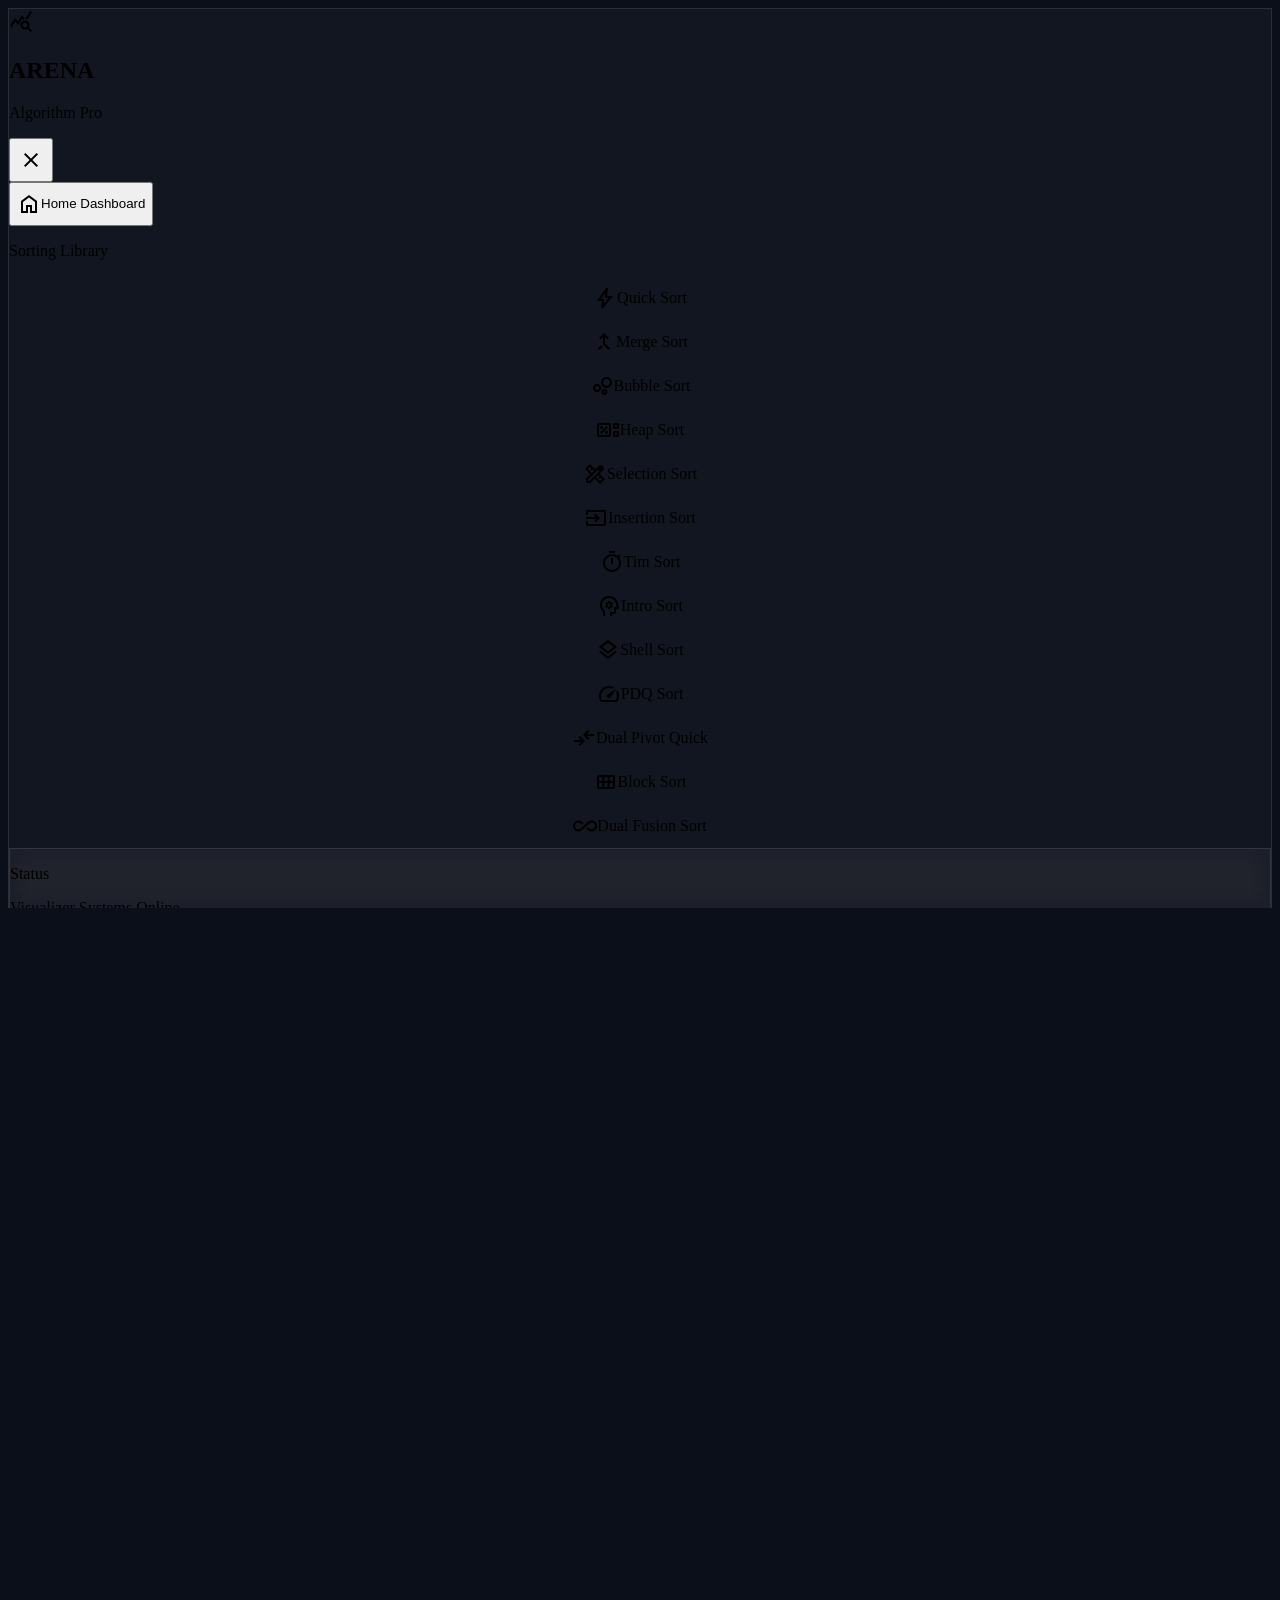
==== commit 53b4b8ec: "new" ====
--- a/index.html
+++ b/index.html
@@ -143,25 +143,6 @@
             </div>
           </div>
         </div>
-        <div>
-          <p class="text-slate-500 text-[10px] font-bold uppercase tracking-[0.2em] mb-4">Saved Arenas</p>
-          <div class="flex flex-col gap-2">
-            <div id="btn-recursive-battle" class="flex items-center justify-between px-4 py-2 group cursor-pointer touch-target">
-              <div class="flex items-center gap-3">
-                <span class="size-2 rounded-full bg-primary"></span>
-                <span class="text-sm text-slate-400 group-hover:text-white transition-colors">Recursive Battle</span>
-              </div>
-              <span class="material-symbols-outlined text-sm opacity-0 group-hover:opacity-100 transition-opacity">star</span>
-            </div>
-            <div class="flex items-center justify-between px-4 py-2 group cursor-pointer touch-target">
-              <div class="flex items-center gap-3">
-                <span class="size-2 rounded-full bg-secondary"></span>
-                <span class="text-sm text-slate-400 group-hover:text-white">Worst Case Test</span>
-              </div>
-              <span class="material-symbols-outlined text-sm opacity-0 group-hover:opacity-100 transition-opacity">star</span>
-            </div>
-          </div>
-        </div>
       </nav>
       <div class="p-6 pt-4 border-t border-white/5 shrink-0" style="padding-bottom: max(1.5rem, env(safe-area-inset-bottom));">
         <div class="glass p-4 rounded-xl border-primary/20 bg-primary/5">
@@ -214,9 +195,6 @@
                 <button id="btn-hero-gameMode" class="game-btn px-6 sm:px-8 py-3 rounded-lg flex items-center gap-2 hover:-translate-y-1 transition-all cursor-pointer shadow-[0_0_20px_rgba(255,0,110,0.3)]">
                   🎮 You Are The Algorithm
                 </button>
-                <button id="openComplexity" class="neon-btn">
-                  📈 Time Complexity
-                </button>
               </div>
             </div>
           </section>
@@ -239,22 +217,7 @@
                 </button>
               </div>
             </div>
-            <!-- Performance Metrics Card -->
-            <div id="card-performance" class="feature-card glass p-5 sm:p-6 rounded-xl border border-white/10 hover:border-blue-400/30 transition-all group cursor-pointer shadow-lg hover:shadow-blue-400/10 relative overflow-hidden">
-              <h3 class="text-white font-bold mb-2 sm:mb-3 flex items-center gap-2">
-                <span class="material-symbols-outlined text-blue-400 group-hover:scale-110 transition-transform text-xl">bar_chart</span>
-                Performance Metrics
-              </h3>
-              <p class="text-slate-400 text-sm leading-relaxed">
-                Track comparisons, swaps, and time complexity live.
-              </p>
-              <div class="feature-card-overlay absolute inset-0 bg-gradient-to-t from-blue-900/90 via-blue-900/60 to-transparent flex items-end justify-center p-5 opacity-0 group-hover:opacity-100 transition-all duration-300">
-                <button id="btn-explore-performance" class="w-full py-3 px-4 bg-blue-500 text-white font-bold rounded-lg flex items-center justify-center gap-2 hover:brightness-110 transition-all transform translate-y-4 group-hover:translate-y-0 duration-300 shadow-lg shadow-blue-500/30">
-                  <span class="material-symbols-outlined text-lg">insights</span>
-                  Explore Performance
-                </button>
-              </div>
-            </div>
+
             <!-- Benchmark Lab Card -->
             <div id="card-benchmark" class="feature-card glass p-5 sm:p-6 rounded-xl border border-white/10 hover:border-emerald-400/30 transition-all group cursor-pointer shadow-lg hover:shadow-emerald-400/10 relative overflow-hidden">
               <h3 class="text-white font-bold mb-2 sm:mb-3 flex items-center gap-2">
@@ -268,6 +231,22 @@
                 <button id="btn-start-benchmarking" class="w-full py-3 px-4 bg-emerald-500 text-background-dark font-bold rounded-lg flex items-center justify-center gap-2 hover:brightness-110 transition-all transform translate-y-4 group-hover:translate-y-0 duration-300 shadow-lg shadow-emerald-500/30">
                   <span class="material-symbols-outlined text-lg">speed</span>
                   Start Benchmarking
+                </button>
+              </div>
+            </div>
+            <!-- Time Complexity Card -->
+            <div id="card-complexity" class="feature-card glass p-5 sm:p-6 rounded-xl border border-white/10 hover:border-cyan-400/30 transition-all group cursor-pointer shadow-lg hover:shadow-cyan-400/10 relative overflow-hidden">
+              <h3 class="text-white font-bold mb-2 sm:mb-3 flex items-center gap-2">
+                <span class="material-symbols-outlined text-cyan-400 group-hover:scale-110 transition-transform text-xl">account_tree</span>
+                Time Complexity
+              </h3>
+              <p class="text-slate-400 text-sm leading-relaxed">
+                Analyze Big-O notation, compare Time & Space Complexity of all algorithms.
+              </p>
+              <div class="feature-card-overlay absolute inset-0 bg-gradient-to-t from-cyan-900/90 via-cyan-900/60 to-transparent flex items-end justify-center p-5 opacity-0 group-hover:opacity-100 transition-all duration-300">
+                <button id="openComplexity-card" class="w-full py-3 px-4 bg-cyan-500 text-background-dark font-bold rounded-lg flex items-center justify-center gap-2 hover:brightness-110 transition-all transform translate-y-4 group-hover:translate-y-0 duration-300 shadow-lg shadow-cyan-500/30">
+                  <span class="material-symbols-outlined text-lg">insights</span>
+                  View Complexity
                 </button>
               </div>
             </div>
@@ -1029,869 +1008,8 @@
 
           </section>
 
-          <!-- STEP 4: Performance Matrices Analytics Dashboard -->
-          <section id="bench-analytics-dashboard" class="hidden glass border-white/10 rounded-2xl relative z-10 flex-col overflow-hidden">
-            <!-- Dashboard Header -->
-            <div class="flex flex-col sm:flex-row justify-between items-start sm:items-center gap-4 border-b border-white/5 p-6 pb-4">
-              <div class="flex items-center gap-3 w-full sm:w-auto">
-                <div class="size-8 rounded-lg bg-fuchsia-500/20 text-fuchsia-400 flex items-center justify-center font-bold shrink-0">4</div>
-                <div>
-                  <h3 class="text-white font-bold text-base uppercase tracking-wider">Performance Matrices</h3>
-                  <p class="text-slate-400 text-[10px] mt-0.5">Algorithmic Pathway Visualizer & Dynamic Benchmarking Laboratory</p>
-                </div>
-              </div>
-              <!-- Tab Navigation -->
-              <div class="flex items-center gap-1 bg-black/40 p-1 rounded-lg border border-white/5 w-full sm:w-auto">
-                <button id="pm-tab-comparison" class="pm-tab flex-1 sm:flex-none text-[10px] font-bold px-4 py-2 rounded-md bg-fuchsia-500/20 text-fuchsia-400 transition-all shadow-sm flex items-center gap-1.5 justify-center">
-                  <span class="material-symbols-outlined text-[14px]">bar_chart</span> Performance
-                </button>
-                <button id="pm-tab-diagnostics" class="pm-tab flex-1 sm:flex-none text-[10px] font-bold px-4 py-2 rounded-md text-slate-400 hover:text-fuchsia-400 transition-all flex items-center gap-1.5 justify-center">
-                  <span class="material-symbols-outlined text-[14px]">neurology</span> Diagnostics
-                </button>
-              </div>
-            </div>
-
-            <!-- ========== TAB 1: Performance Comparison ========== -->
-            <div id="pm-panel-comparison" class="flex flex-col gap-6 p-6">
-
-              <!-- Row 1: Complexity Chart + Algorithm Deep Dive -->
-              <div class="grid grid-cols-1 lg:grid-cols-5 gap-6">
-                <!-- Time & Space Complexity Comparison Chart -->
-                <div class="lg:col-span-3 bg-black/20 rounded-xl p-5 border border-white/5 relative overflow-hidden">
-                  <h4 class="text-white font-bold text-sm mb-4 flex items-center gap-2">
-                    <span class="material-symbols-outlined text-fuchsia-400 text-lg">show_chart</span>
-                    Time & Space Complexity Comparison
-                  </h4>
-                  <div class="relative w-full" style="height:280px">
-                    <canvas id="pm-complexity-chart" class="w-full h-full"></canvas>
-                  </div>
-                  <!-- Space Complexity Inset -->
-                  <div class="mt-4 pt-4 border-t border-white/5">
-                    <p class="text-[9px] text-slate-500 font-bold uppercase tracking-wider mb-2">Space Complexity</p>
-                    <div id="pm-space-bars" class="flex gap-2 items-end h-12">
-                      <!-- populated by js -->
-                    </div>
-                  </div>
-                </div>
-
-                <!-- Algorithm Deep Dive (Top 3) -->
-                <div class="lg:col-span-2 flex flex-col gap-3">
-                  <h4 class="text-white font-bold text-sm flex items-center gap-2">
-                    <span class="material-symbols-outlined text-cyan-400 text-lg">info</span>
-                    Algorithm Deep Dive
-                  </h4>
-                  <div id="pm-deep-dive-cards" class="flex flex-col gap-3">
-                    <!-- populated by js -->
-                  </div>
-                </div>
-              </div>
-
-              <!-- Row 2: Input Analysis + Adaptive Learning Insights -->
-              <div class="grid grid-cols-1 lg:grid-cols-3 gap-6">
-                <!-- Input Analysis & Recommendation -->
-                <div class="lg:col-span-2 bg-black/20 rounded-xl border border-white/5 overflow-hidden">
-                  <!-- Recommendation Banner -->
-                  <div id="pm-recommendation" class="p-5 border-b border-white/5 flex items-start gap-4 bg-gradient-to-r from-emerald-500/5 to-transparent">
-                    <div class="size-12 rounded-xl bg-emerald-500/20 text-emerald-400 flex items-center justify-center shrink-0">
-                      <span class="material-symbols-outlined text-2xl">psychology</span>
-                    </div>
-                    <div>
-                      <p id="pm-input-type" class="text-emerald-400 font-bold text-sm">Input Analysis: Randomized</p>
-                      <p id="pm-recommendation-text" class="text-slate-300 text-xs mt-1 leading-relaxed">Analyzing input pattern...</p>
-                    </div>
-                  </div>
-                  <!-- Ranking Table -->
-                  <div class="p-4">
-                    <p class="text-[9px] text-slate-500 font-bold uppercase tracking-wider mb-3 flex items-center gap-1.5">
-                      <span class="material-symbols-outlined text-[12px]">format_list_numbered</span>
-                      Ranking Table for this Input
-                    </p>
-                    <div class="overflow-x-auto">
-                      <table class="w-full text-[11px]">
-                        <thead>
-                          <tr class="text-slate-500 font-bold uppercase border-b border-white/5">
-                            <th class="text-left py-2 px-2 w-10">Rank</th>
-                            <th class="text-left py-2 px-2">Algorithm</th>
-                            <th class="text-center py-2 px-2">Suitability</th>
-                            <th class="text-left py-2 px-2 hidden sm:table-cell">Key Strengths / Notes</th>
-                          </tr>
-                        </thead>
-                        <tbody id="pm-ranking-tbody">
-                          <!-- populated by js -->
-                        </tbody>
-                      </table>
-                    </div>
-                  </div>
-                </div>
-
-                <!-- Adaptive Learning Insights -->
-                <div class="flex flex-col gap-4">
-                  <!-- P-Index Gauge -->
-                  <div class="bg-black/20 rounded-xl p-5 border border-white/5 flex flex-col items-center justify-center text-center">
-                    <p class="text-[9px] text-slate-400 font-bold uppercase tracking-widest mb-3">"Presortedness Index (P-Index)"</p>
-                    <div id="pm-pindex-gauge" class="pm-gauge-ring relative w-28 h-28 rounded-full flex items-center justify-center mb-3">
-                      <span id="pm-pindex-value" class="text-white font-mono font-bold text-2xl">0%</span>
-                    </div>
-                    <p id="pm-pindex-desc" class="text-slate-400 text-[10px] leading-relaxed mt-1 max-w-[200px]">Measures how sorted the input data is.</p>
-                  </div>
-
-                  <!-- Algorithm-to-Pattern Fit Score -->
-                  <div class="bg-black/20 rounded-xl p-5 border border-white/5">
-                    <p class="text-[9px] text-slate-400 font-bold uppercase tracking-widest mb-4 text-center">"Algorithm-to-Pattern Fit Score"</p>
-                    <div id="pm-fit-scores" class="flex flex-col gap-3">
-                      <!-- populated by js -->
-                    </div>
-                  </div>
-                </div>
-              </div>
-            </div>
-
-            <!-- ========== TAB 2: Pathway Diagnostics ========== -->
-            <div id="pm-panel-diagnostics" class="hidden flex-col gap-6 p-6">
-
-              <!-- Banner -->
-              <div class="bg-gradient-to-r from-cyan-500/10 via-fuchsia-500/10 to-cyan-500/10 border border-fuchsia-500/20 rounded-xl p-4 text-center">
-                <p class="text-fuchsia-400 font-mono font-bold text-xs sm:text-sm tracking-[0.15em] uppercase">[ Algorithmic Pathway Visualizer & Dynamic Benchmarking Laboratory â€“ Diagnostics ]</p>
-              </div>
-
-              <!-- Row 1: Complexity Conflict + Neural Heuristic -->
-              <div class="grid grid-cols-1 lg:grid-cols-2 gap-6">
-                <!-- Complexity Conflict Table -->
-                <div class="bg-black/20 rounded-xl border border-white/5 overflow-hidden">
-                  <div class="px-5 py-3 border-b border-white/5 bg-white/[0.02]">
-                    <h4 class="text-white font-bold text-xs uppercase tracking-wider flex items-center gap-2">
-                      <span class="material-symbols-outlined text-amber-400 text-sm">compare_arrows</span>
-                      Practical vs. Theoretical Complexity Conflict
-                    </h4>
-                  </div>
-                  <div class="p-4 overflow-x-auto">
-                    <table class="w-full text-[11px] pm-conflict-table">
-                      <thead>
-                        <tr class="text-slate-500 font-bold uppercase border-b border-white/5">
-                          <th class="text-left py-2 px-2">Metric</th>
-                          <th class="text-center py-2 px-2">Theoretical (O)</th>
-                          <th class="text-center py-2 px-2">Practical</th>
-                          <th class="text-center py-2 px-2">% Conflict</th>
-                        </tr>
-                      </thead>
-                      <tbody id="pm-conflict-tbody">
-                        <!-- populated by js -->
-                      </tbody>
-                    </table>
-                  </div>
-                </div>
-
-                <!-- Neural Heuristic Summary -->
-                <div class="bg-black/20 rounded-xl p-5 border border-white/5 flex flex-col gap-4">
-                  <h4 class="text-white font-bold text-xs uppercase tracking-wider flex items-center gap-2">
-                    <span class="material-symbols-outlined text-fuchsia-400 text-sm">neurology</span>
-                    Algorithmic Heuristic Influence
-                  </h4>
-                  <p id="pm-heuristic-text" class="text-slate-300 text-xs leading-relaxed">Analyzing heuristic patterns...</p>
-                  <div class="grid grid-cols-2 gap-3 mt-auto">
-                    <div class="bg-black/30 rounded-lg p-3 border border-white/5 text-center">
-                      <p class="text-[8px] text-fuchsia-400/70 font-bold uppercase mb-1 tracking-wider">Adaptive Gain</p>
-                      <p id="pm-adaptive-gain" class="text-fuchsia-400 font-mono font-bold text-lg">0%</p>
-                    </div>
-                    <div class="bg-black/30 rounded-lg p-3 border border-white/5 text-center">
-                      <p class="text-[8px] text-cyan-400/70 font-bold uppercase mb-1 tracking-wider">Run Detection</p>
-                      <p id="pm-run-detection" class="text-cyan-400 font-mono font-bold text-lg">0%</p>
-                    </div>
-                  </div>
-                </div>
-              </div>
-
-              <!-- Row 2: Memory Pattern Heatmap + Strategy Forecast -->
-              <div class="grid grid-cols-1 lg:grid-cols-2 gap-6">
-                <!-- Memory Pattern Heatmap -->
-                <div class="bg-black/20 rounded-xl border border-white/5 overflow-hidden">
-                  <div class="px-5 py-3 border-b border-white/5 bg-white/[0.02]">
-                    <h4 class="text-white font-bold text-xs uppercase tracking-wider flex items-center gap-2">
-                      <span class="material-symbols-outlined text-cyan-400 text-sm">grid_view</span>
-                      Simulated Data Input Matrix
-                    </h4>
-                  </div>
-                  <div class="p-4">
-                    <div id="pm-heatmap" class="grid gap-[2px]" style="grid-template-columns: repeat(16, 1fr)">
-                      <!-- populated by js: 16x10 grid -->
-                    </div>
-                    <div class="flex items-center justify-between mt-3 text-[8px] text-slate-500 font-mono">
-                      <span>Low</span>
-                      <div class="flex-1 mx-2 h-1.5 rounded-full bg-gradient-to-r from-cyan-900 via-fuchsia-500 to-amber-400"></div>
-                      <span>High</span>
-                    </div>
-                  </div>
-                  <!-- Pattern Detection -->
-                  <div class="px-5 py-3 border-t border-white/5 bg-white/[0.02]">
-                    <p class="text-[9px] text-slate-400 font-bold uppercase tracking-wider mb-2">Pattern Detection</p>
-                    <div id="pm-patterns-summary" class="flex flex-wrap gap-2">
-                      <!-- populated by js -->
-                    </div>
-                  </div>
-                </div>
-
-                <!-- Strategy Forecast -->
-                <div class="bg-black/20 rounded-xl p-5 border border-white/5 flex flex-col gap-4">
-                  <h4 class="text-white font-bold text-xs uppercase tracking-wider flex items-center gap-2">
-                    <span class="material-symbols-outlined text-amber-400 text-sm">trending_up</span>
-                    Behavior Prediction & Strategy Forecast
-                  </h4>
-                  <div id="pm-strategy-text" class="text-slate-300 text-xs leading-relaxed flex-1">
-                    Generating strategy forecast...
-                  </div>
-                  <div class="grid grid-cols-3 gap-2 mt-auto">
-                    <div class="bg-black/30 rounded-lg p-2 border border-white/5 text-center">
-                      <p class="text-[7px] text-emerald-400/70 font-bold uppercase mb-0.5">Sorted Runs</p>
-                      <p id="pm-sorted-runs" class="text-emerald-400 font-mono font-bold text-sm">0</p>
-                    </div>
-                    <div class="bg-black/30 rounded-lg p-2 border border-white/5 text-center">
-                      <p class="text-[7px] text-amber-400/70 font-bold uppercase mb-0.5">Avg Run Len</p>
-                      <p id="pm-avg-run-len" class="text-amber-400 font-mono font-bold text-sm">0</p>
-                    </div>
-                    <div class="bg-black/30 rounded-lg p-2 border border-white/5 text-center">
-                      <p class="text-[7px] text-rose-400/70 font-bold uppercase mb-0.5">Plateaus</p>
-                      <p id="pm-plateaus" class="text-rose-400 font-mono font-bold text-sm">0</p>
-                    </div>
-                  </div>
-                </div>
-              </div>
-            </div>
-
-          </section>
-
         </div>
       </div><!-- /benchmark-page -->
-
-      <!-- =====================  PERFORMANCE MATRICES PAGE  ===================== -->
-      <div id="performance-matrices-page" class="hidden flex-1 w-full h-full flex-col fade-transition">
-        <!-- PM Header -->
-        <header class="h-16 sm:h-20 glass border-b border-white/10 px-4 sm:px-8 flex items-center justify-between z-10 flex-shrink-0">
-          <div class="flex items-center gap-3">
-            <button id="btn-pm-back" class="touch-target text-slate-400 hover:text-white transition-colors rounded-lg p-2 -ml-2" aria-label="Back">
-              <span class="material-symbols-outlined">arrow_back</span>
-            </button>
-            <h2 class="text-base sm:text-lg font-bold flex items-center gap-2">
-              <span class="text-fuchsia-400">Performance</span>
-              <span class="text-slate-500 font-light">Matrices</span>
-            </h2>
-          </div>
-          <div class="flex items-center gap-2">
-            <span class="text-[10px] text-slate-500 bg-white/5 px-3 py-1.5 rounded-full font-bold flex items-center gap-1.5 border border-white/5 shadow-inner">
-              <span class="size-2 rounded-full bg-fuchsia-500 animate-pulse"></span>
-              ANALYTICS ENGINE
-            </span>
-          </div>
-        </header>
-
-        <!-- Tab Navigation -->
-        <div class="flex-shrink-0 glass border-b border-white/5 px-4 sm:px-8 py-3 overflow-x-auto">
-          <div class="flex items-center gap-2 min-w-max">
-            <button class="pm-screen-tab text-[11px] font-bold px-4 py-2.5 rounded-lg bg-fuchsia-500/20 text-fuchsia-400 border border-fuchsia-500/30 transition-all flex items-center gap-2 shadow-lg shadow-fuchsia-500/10" data-tab="0">
-              <span class="material-symbols-outlined text-[16px]">bar_chart</span> Performance Comparison
-            </button>
-            <button class="pm-screen-tab text-[11px] font-bold px-4 py-2.5 rounded-lg text-slate-400 hover:text-white hover:bg-white/5 border border-transparent transition-all flex items-center gap-2" data-tab="1">
-              <span class="material-symbols-outlined text-[16px]">neurology</span> Diagnostics
-            </button>
-            <button class="pm-screen-tab text-[11px] font-bold px-4 py-2.5 rounded-lg text-slate-400 hover:text-white hover:bg-white/5 border border-transparent transition-all flex items-center gap-2" data-tab="2">
-              <span class="material-symbols-outlined text-[16px]">labs</span> Forecasting Lab
-            </button>
-            <button class="pm-screen-tab text-[11px] font-bold px-4 py-2.5 rounded-lg text-slate-400 hover:text-white hover:bg-white/5 border border-transparent transition-all flex items-center gap-2" data-tab="3">
-              <span class="material-symbols-outlined text-[16px]">merge</span> Algorithm Fusion Lab
-            </button>
-          </div>
-        </div>
-
-        <!-- ===== SHARED DATA SOURCE CONTROLS ===== -->
-        <div class="flex-shrink-0 glass border-b border-white/5 px-4 sm:px-8 py-3">
-          <div class="flex flex-col sm:flex-row items-stretch sm:items-center gap-3">
-            
-            <!-- Target Algorithm Selection -->
-            <div class="flex items-center gap-2 shrink-0">
-              <span class="material-symbols-outlined text-cyan-400 text-lg">memory_alt</span>
-              <span class="text-[10px] text-slate-500 font-bold uppercase tracking-wider shrink-0">Algorithm:</span>
-              <select id="pm-target-algo" class="bg-black/40 border border-cyan-500/30 text-xs text-cyan-50 rounded px-2 py-1.5 focus:border-cyan-400 outline-none w-[140px] cursor-pointer">
-                <option value="">Select Algorithm</option>
-              </select>
-            </div>
-            
-            <div class="w-[1px] h-6 bg-white/10 hidden sm:block mx-1"></div>
-
-            <div class="flex items-center gap-2 flex-1 min-w-0 opacity-50 pointer-events-none transition-opacity" id="pm-data-controls">
-              <span class="material-symbols-outlined text-fuchsia-400 text-lg shrink-0">database</span>
-              <span class="text-[10px] text-slate-500 font-bold uppercase tracking-wider shrink-0">Data Source:</span>
-              <div class="flex items-center gap-2 flex-1 min-w-0">
-                <input id="pm-gen-slider" type="range" min="100" max="100000" value="10000" step="100"
-                  class="flex-1 h-1.5 accent-fuchsia-500 bg-white/10 rounded-full cursor-pointer min-w-[80px]" />
-                <span id="pm-gen-val" class="text-fuchsia-400 font-mono text-xs font-bold w-14 text-right shrink-0">10,000</span>
-              </div>
-              <button id="btn-pm-generate"
-                class="text-[10px] font-bold px-3 py-1.5 rounded-md bg-fuchsia-500/20 text-fuchsia-400 border border-fuchsia-500/30 hover:bg-fuchsia-500/30 transition-all flex items-center gap-1.5 shrink-0 shadow-lg shadow-fuchsia-500/10">
-                <span class="material-symbols-outlined text-sm">bolt</span> Generate
-              </button>
-            </div>
-            <div class="flex items-center gap-2 shrink-0">
-              <span class="text-slate-600 text-xs hidden sm:inline">or</span>
-              <label class="text-[10px] font-bold px-3 py-2 rounded-md bg-white/5 text-slate-400 border border-white/10 hover:border-fuchsia-500/30 hover:text-fuchsia-400 transition-all flex items-center gap-1.5 cursor-pointer">
-                <span class="material-symbols-outlined text-sm">upload_file</span>
-                <span id="pm-file-label">Upload File</span>
-                <input id="pm-file-input" type="file" accept=".txt,.csv" class="hidden" />
-              </label>
-              <button id="btn-pm-delete-file" class="hidden text-slate-400 hover:text-rose-400 transition-colors p-1" title="Remove file">
-                <span class="material-symbols-outlined text-lg">close</span>
-              </button>
-            </div>
-            <div id="pm-data-status" class="hidden items-center gap-2 shrink-0">
-              <span class="size-2 rounded-full bg-emerald-500 animate-pulse"></span>
-              <span id="pm-data-count" class="text-[10px] text-emerald-400 font-mono font-bold">0</span>
-              <span class="text-[10px] text-slate-500">elements loaded</span>
-            </div>
-          </div>
-        </div>
-
-        <!-- ===== PANEL CONTAINER ===== -->
-        <div class="flex-1 overflow-y-auto custom-scrollbar">
-
-          <!-- ===== PANEL 0: PERFORMANCE COMPARISON ===== -->
-          <div id="pm-panel-0" class="pm-panel p-4 sm:p-6 lg:p-8 space-y-6">
-            <!-- Empty state -->
-            <div id="pm-empty-state" class="flex flex-col items-center justify-center py-20 gap-4 text-center">
-              <div class="relative">
-                <div class="absolute inset-0 bg-cyan-500/20 blur-xl rounded-full"></div>
-                <span class="material-symbols-outlined text-7xl text-cyan-400 relative z-10 animate-bounce">touch_app</span>
-              </div>
-              <h3 class="text-xl font-bold text-white tracking-tight">Select an Algorithm to Analyze</h3>
-              <p class="text-xs text-slate-500 max-w-md leading-relaxed">Choose a target algorithm from the top dropdown to instantly generate baseline data and unveil the detailed comparison analytics.</p>
-            </div>
-
-            <!-- Analysis content (hidden until data is loaded) -->
-            <div id="pm-analysis-content" class="hidden space-y-6">
-              <!-- Top Row: Chart (Full Width) with Floating Overlay -->
-              <div class="pm-glass relative overflow-hidden group">
-                <div class="p-5 sm:p-6">
-                  <div class="flex justify-between items-start mb-4">
-                    <div>
-                      <h3 class="text-base font-bold text-white">Time & Space Complexity Comparison</h3>
-                      <p class="text-[10px] text-slate-500 font-mono mt-1" id="pm-chart-subtitle">[ BUFFER_SIZE: — // DATA_TYPE: — ]</p>
-                  </div>
-                  <div class="relative z-0" style="height: 380px;">
-                    <canvas id="pm-complexity-chart" class="w-full h-full"></canvas>
-                  </div>
-                </div>
-
-                <!-- Floating Ranking Table Overlay (Hover to expand) -->
-                <div id="pm-ranking-overlay" class="absolute bottom-6 left-6 pm-glass p-4 border border-cyan-500/50 shadow-[0_0_20px_rgba(6,182,212,0.2)] transition-all duration-500 w-64 hover:w-80 lg:hover:w-96 overflow-hidden h-14 hover:h-80 z-10 cursor-pointer bg-[#0f172a]/80 backdrop-blur-xl group/overlay">
-                  <!-- Collapsed Header -->
-                  <div class="flex items-center justify-between mb-4">
-                    <div class="flex items-center gap-2">
-                      <span class="material-symbols-outlined text-cyan-400 text-lg">emoji_events</span>
-                      <h4 class="text-xs font-bold text-white uppercase tracking-wider">Ranking Analysis</h4>
-                    </div>
-                    <span class="material-symbols-outlined text-slate-500 text-sm group-hover/overlay:rotate-180 transition-transform">expand_more</span>
-                  </div>
-                  <!-- Expanded Table Content -->
-                  <div class="opacity-0 group-hover/overlay:opacity-100 transition-opacity duration-300 flex flex-col h-[calc(100%-2rem)]">
-                    <p id="pm-overlay-input-type" class="text-[10px] text-emerald-400 font-mono mb-2 border-b border-white/10 pb-2 flex items-center gap-2">
-                      <span class="material-symbols-outlined text-[14px]">check_circle</span>
-                      <span id="pm-input-type-text">Analyzing...</span>
-                    </p>
-                    <div class="overflow-y-auto pr-1 flex-1 custom-scrollbar">
-                      <table class="w-full text-left text-[10px]">
-                        <thead class="text-slate-500 uppercase sticky top-0 bg-[#0f172a]/90 backdrop-blur pb-1">
-                          <tr>
-                            <th class="py-2 font-medium w-10">Rank</th>
-                            <th class="py-2 font-medium w-32">Algorithm</th>
-                            <th class="py-2 font-medium text-center w-24">Suitability Score</th>
-                            <th class="py-2 font-medium pl-4">Key Strengths/Notes</th>
-                          </tr>
-                        </thead>
-                        <tbody id="pm-ranking-tbody" class="text-white font-mono space-y-1"></tbody>
-                      </table>
-                    </div>
-                  </div>
-                </div>
-              </div>
-
-              <!-- Second Row: Deep Dive Cards -->
-              <div class="space-y-4">
-                 <div class="flex items-center justify-between">
-                   <h3 class="text-sm font-bold text-white flex items-center gap-2">
-                     <span class="material-symbols-outlined text-fuchsia-400 text-base">search_insights</span>
-                     Algorithm Deep Dive
-                   </h3>
-                 </div>
-                 <div id="pm-deep-dive-cards" class="grid grid-cols-1 md:grid-cols-2 lg:grid-cols-3 gap-4"></div>
-              </div>
-
-              <!-- Third Row: Space Bars & Fit Scores -->
-              <div class="grid grid-cols-1 md:grid-cols-3 gap-6">
-                <!-- Space Complexity Bars -->
-                <div class="pm-glass p-5">
-                  <h4 class="text-[10px] text-slate-500 font-bold uppercase tracking-wider mb-4">Space Complexity (Top 5)</h4>
-                  <div id="pm-space-bars" class="flex flex-col justify-center gap-3"></div>
-                </div>
-                
-                <!-- P-Index Gauge -->
-                <div class="pm-glass p-5 flex items-center gap-6 md:col-span-1">
-                  <div id="pm-pindex-gauge" class="relative w-20 h-20 shrink-0">
-                    <svg class="w-full h-full transform -rotate-90" viewBox="0 0 96 96">
-                      <circle cx="48" cy="48" r="40" fill="transparent" stroke="rgba(255,255,255,0.05)" stroke-width="8"></circle>
-                      <circle id="pm-pindex-ring" cx="48" cy="48" r="40" fill="transparent" stroke="#d946ef" stroke-width="8"
-                        stroke-dasharray="251.2" stroke-dashoffset="251.2" stroke-linecap="round"
-                        style="transition: stroke-dashoffset 1.5s ease-out"></circle>
-                    </svg>
-                    <div class="absolute inset-0 flex flex-col items-center justify-center">
-                      <span id="pm-pindex-value" class="text-base font-bold text-white">0%</span>
-                      <span class="text-[8px] text-slate-500 uppercase">P-Index</span>
-                    </div>
-                  </div>
-                  <div>
-                    <h4 class="text-sm font-bold text-white mb-1">P-Index Learning</h4>
-                    <p id="pm-pindex-desc" class="text-[10px] text-slate-400 leading-relaxed"></p>
-                  </div>
-                </div>
-
-                <!-- Fit Scores -->
-                <div class="pm-glass p-5">
-                  <h4 class="text-[10px] text-slate-500 font-bold uppercase tracking-wider mb-4">Algorithm-to-Pattern Fit</h4>
-                  <div id="pm-fit-scores" class="space-y-3"></div>
-                </div>
-              </div>
-            </div>
-          </div>
-
-          <!-- ===== PANEL 1: DIAGNOSTICS ===== -->
-          <div id="pm-panel-1" class="pm-panel hidden p-4 sm:p-6 lg:p-8 space-y-6">
-            <!-- Top Row -->
-            <div class="grid grid-cols-1 md:grid-cols-10 gap-6">
-              <!-- Left: Processing Flow -->
-              <div class="md:col-span-4 pm-glass p-5 border-l-2 border-cyan-500/30">
-                <h3 class="text-[10px] text-slate-500 font-bold uppercase tracking-wider mb-4 flex items-center gap-2">
-                  <span class="material-symbols-outlined text-sm text-cyan-400">account_tree</span>
-                  Algorithmic Pathway Visualizer — The Bridge
-                </h3>
-                <div class="relative h-48 bg-[#0a0f1c]/50 border border-white/5 rounded-lg overflow-hidden flex items-center justify-center shadow-inner">
-                  <!-- Background Grid -->
-                  <div class="absolute inset-0 bg-[linear-gradient(rgba(255,255,255,0.03)_1px,transparent_1px),linear-gradient(90deg,rgba(255,255,255,0.03)_1px,transparent_1px)] bg-[size:15px_15px]"></div>
-                  
-                  <!-- SVG Flow -->
-                  <svg class="w-full h-full absolute inset-0 text-cyan-500" overflow="visible" viewBox="0 0 400 200" preserveAspectRatio="none">
-                    <defs>
-                      <linearGradient id="flowGrad1" x1="0%" y1="0%" x2="100%" y2="100%">
-                        <stop offset="0%" stop-color="#06b6d4" stop-opacity="0.8" />
-                        <stop offset="100%" stop-color="#d946ef" stop-opacity="0.8" />
-                      </linearGradient>
-                      <filter id="glowFlow">
-                        <feGaussianBlur stdDeviation="3" result="coloredBlur"/>
-                        <feMerge>
-                          <feMergeNode in="coloredBlur"/>
-                          <feMergeNode in="SourceGraphic"/>
-                        </feMerge>
-                      </filter>
-                    </defs>
-                    <path d="M 80 50 L 200 100 L 80 150" fill="none" stroke="url(#flowGrad1)" stroke-width="2" class="animate-pulse" filter="url(#glowFlow)"/>
-                    <path d="M 320 50 L 200 100 L 320 150" fill="none" stroke="url(#flowGrad1)" stroke-width="2" class="animate-pulse" filter="url(#glowFlow)"/>
-                    <circle cx="200" cy="100" r="5" fill="#d946ef" filter="url(#glowFlow)" class="animate-ping"/>
-                  </svg>
-                  
-                  <!-- Nodes -->
-                  <div class="absolute top-4 left-4 p-2 border border-cyan-500/50 bg-cyan-950/80 rounded backdrop-blur text-[9px] font-bold uppercase text-cyan-400 shadow-[0_0_10px_rgba(6,182,212,0.3)]">Sorted Runs</div>
-                  <div class="absolute top-4 right-4 p-2 border border-fuchsia-500/50 bg-fuchsia-950/80 rounded backdrop-blur text-[9px] font-bold uppercase text-fuchsia-400 shadow-[0_0_10px_rgba(217,70,239,0.3)]">Pattern Match</div>
-                  
-                  <div class="absolute bottom-4 left-4 p-2 border border-emerald-500/50 bg-emerald-950/80 rounded backdrop-blur text-[9px] font-bold uppercase text-emerald-400 shadow-[0_0_10px_rgba(16,185,129,0.3)] opacity-70">Heuristic Div</div>
-                  <div class="absolute bottom-4 right-4 p-2 border border-rose-500/50 bg-rose-950/80 rounded backdrop-blur text-[9px] font-bold uppercase text-rose-400 shadow-[0_0_10px_rgba(244,63,94,0.3)] opacity-70">Conflict Res</div>
-                  
-                  <!-- Center Core -->
-                  <div class="absolute inset-0 flex items-center justify-center pointer-events-none">
-                    <div class="p-3 border-2 border-fuchsia-500/80 bg-black/80 rounded-full backdrop-blur shadow-[0_0_20px_rgba(217,70,239,0.6)] flex items-center justify-center">
-                       <span class="material-symbols-outlined text-fuchsia-400 text-2xl animate-spin-slow">memory</span>
-                    </div>
-                  </div>
-                </div>
-              </div>
-
-              <!-- Middle: Metric Gauges -->
-              <div class="md:col-span-2 flex flex-col gap-3">
-                <div class="pm-glass p-4 flex flex-col items-center justify-center border-l-2 border-cyan-500/30 flex-1">
-                  <div class="relative w-16 h-16 mb-2">
-                    <svg class="w-full h-full transform -rotate-90" viewBox="0 0 64 64">
-                      <circle cx="32" cy="32" r="28" fill="transparent" stroke="rgba(255,255,255,0.05)" stroke-width="2"></circle>
-                      <circle id="pm-diag-pindex-ring" cx="32" cy="32" r="28" fill="transparent" stroke="#06b6d4" stroke-width="2"
-                        stroke-dasharray="176" stroke-dashoffset="176" stroke-linecap="round"
-                        style="transition: stroke-dashoffset 1.5s ease-out"></circle>
-                    </svg>
-                    <span id="pm-diag-pindex-val" class="absolute inset-0 flex items-center justify-center text-sm font-bold text-cyan-400">0%</span>
-                  </div>
-                  <span class="text-[10px] text-slate-500 uppercase font-bold">P-Index</span>
-                </div>
-                <div class="pm-glass p-4 flex items-center justify-between border-l-2 border-fuchsia-500/30 flex-1">
-                  <div>
-                    <span id="pm-adaptive-gain" class="text-lg font-bold text-fuchsia-400">0%</span>
-                    <span class="text-[10px] text-slate-500 uppercase block font-bold">Adaptive Gain</span>
-                  </div>
-                  <span class="material-symbols-outlined text-fuchsia-400 text-2xl">trending_up</span>
-                </div>
-                <div class="pm-glass p-4 flex items-center justify-between border-l-2 border-emerald-500/30 flex-1">
-                  <div>
-                    <span id="pm-run-detection" class="text-lg font-bold text-emerald-400">0%</span>
-                    <span class="text-[10px] text-slate-500 uppercase block font-bold leading-tight">Run Detection<br/>Efficiency</span>
-                  </div>
-                  <span class="material-symbols-outlined text-emerald-400 text-2xl">offline_bolt</span>
-                </div>
-              </div>
-
-              <!-- Right: Heuristic Influence -->
-              <div class="md:col-span-4 pm-glass p-5 border-l-2 border-fuchsia-500/30 flex flex-col">
-                <h3 class="text-[10px] text-slate-500 font-bold uppercase tracking-wider mb-3 flex items-center gap-2">
-                  <span class="material-symbols-outlined text-sm text-fuchsia-400">psychology</span>
-                  Neural Heuristic Influence
-                </h3>
-                <div class="flex-1 bg-black/30 rounded-lg p-4 border border-white/5 relative overflow-hidden">
-                  <div class="absolute top-2 right-2 opacity-10">
-                    <span class="material-symbols-outlined text-5xl">data_exploration</span>
-                  </div>
-                  <p id="pm-heuristic-text" class="text-xs text-slate-400 leading-relaxed"></p>
-                </div>
-              </div>
-            </div>
-
-            <!-- Bottom Row -->
-            <div class="grid grid-cols-1 md:grid-cols-2 gap-6">
-              <!-- Conflict Table -->
-              <div class="pm-glass p-5 border-l-2 border-cyan-500/30">
-                <h3 class="text-[10px] text-slate-500 font-bold uppercase tracking-wider mb-4">
-                  Practical vs. Theoretical Complexity Conflict
-                </h3>
-                <div class="overflow-x-auto">
-                  <table class="w-full text-left text-[11px]">
-                    <thead class="text-[10px] text-slate-600 uppercase border-b border-white/5">
-                      <tr>
-                        <th class="pb-3 font-medium">Metric</th>
-                        <th class="pb-3 font-medium text-center">Theoretical</th>
-                        <th class="pb-3 font-medium text-center">Practical</th>
-                        <th class="pb-3 font-medium text-center">% Conflict</th>
-                      </tr>
-                    </thead>
-                    <tbody id="pm-conflict-tbody" class="text-slate-300"></tbody>
-                  </table>
-                </div>
-              </div>
-              <!-- Memory Topology -->
-              <div class="pm-glass p-5 border-l-2 border-fuchsia-500/30 flex flex-col overflow-hidden">
-                <h3 class="text-[10px] text-slate-500 font-bold uppercase tracking-wider mb-2">
-                  Deep-Drive Memory Topology
-                </h3>
-                <div class="relative h-40 flex items-center justify-center my-auto" style="perspective: 1000px;">
-                  <div class="relative w-32 h-32" style="transform: rotateX(60deg) rotateZ(-45deg); transform-style: preserve-3d;">
-                    <!-- Bottom Plane (Theoretical) -->
-                    <div class="absolute inset-0 border border-cyan-500/50 bg-cyan-500/10 flex flex-col items-center justify-center p-2" style="transform: translateZ(0px); box-shadow: 0 0 15px rgba(6,182,212,0.2);">
-                         <span class="text-[7px] text-cyan-500 font-bold uppercase tracking-widest -mb-1 transform -rotate-45">Theoretical Base</span>
-                         <span class="text-[14px] font-mono text-cyan-400 font-bold uppercase transform -rotate-45" id="pm-mem-theoretical">O(1)</span>
-                    </div>
-                    
-                    <!-- Middle connection / particles -->
-                    <div class="absolute inset-0 flex items-center justify-center" style="transform: translateZ(20px);">
-                       <div class="w-16 h-16 border-l border-t border-fuchsia-500/30 rounded-full animate-spin"></div>
-                    </div>
-
-                    <!-- Top Plane (Practical) -->
-                    <div class="absolute inset-0 border-2 border-fuchsia-500/50 bg-fuchsia-500/20 backdrop-blur-sm flex flex-col items-center justify-center p-2" style="transform: translateZ(40px); box-shadow: 0 0 25px rgba(217,70,239,0.4);">
-                         <span class="text-[8px] text-fuchsia-400 font-bold uppercase tracking-widest -mb-1 transform -rotate-45 filter drop-shadow-[0_0_2px_rgba(217,70,239,0.8)]">Practical Load</span>
-                         <span class="text-[16px] font-mono text-fuchsia-300 font-bold uppercase transform -rotate-45 filter drop-shadow-[0_0_5px_rgba(217,70,239,0.8)]" id="pm-mem-practical">O(n)</span>
-                    </div>
-                  </div>
-                </div>
-                <div class="mt-4 p-3 bg-black/30 rounded border-l-2 border-fuchsia-500/30">
-                  <p id="pm-mem-summary" class="text-[10px] text-slate-400 leading-relaxed"></p>
-                </div>
-              </div>
-            </div>
-          </div>
-
-          <!-- ===== PANEL 2: FORECASTING LAB ===== -->
-          <div id="pm-panel-2" class="pm-panel hidden p-4 sm:p-6 lg:p-8 space-y-6">
-            <div class="grid grid-cols-1 lg:grid-cols-12 gap-6">
-              <!-- Left: Path-Memory Visualizer -->
-              <div class="lg:col-span-4 pm-glass p-5 border-l-2 border-cyan-500/30">
-                <h3 class="text-[10px] text-cyan-400 font-bold uppercase tracking-wider mb-1">Path-Memory Visualizer</h3>
-                <p class="text-[10px] text-slate-500 mb-4">Merge Sort's Memory Footprint & Merge-Tree Evolution</p>
-                <div class="relative h-48 bg-black/40 rounded border border-white/5 p-3 mb-3 overflow-hidden">
-                  <canvas id="pm-merge-tree-canvas" class="w-full h-full"></canvas>
-                  <div class="absolute top-2 right-2">
-                    <span id="pm-stack-depth" class="text-[8px] font-mono bg-cyan-500/10 text-cyan-400 px-1.5 py-0.5 border border-cyan-400/30 rounded">[Stack Depth: —]</span>
-                  </div>
-                </div>
-                <div class="flex items-center gap-2 mb-2">
-                  <span class="w-2 h-2 bg-cyan-400 animate-pulse rounded-sm"></span>
-                  <span class="text-[10px] text-cyan-400 uppercase font-bold tracking-tight">Adaptive Strategy Pathing</span>
-                </div>
-                <p id="pm-path-strategy" class="text-[10px] text-slate-500 leading-relaxed border-l border-cyan-500/30 pl-3"></p>
-              </div>
-
-              <!-- Middle: Data Heatmap -->
-              <div class="lg:col-span-4 pm-glass p-5 border-l-2 border-fuchsia-500/30 flex flex-col">
-                <div class="flex justify-between items-start mb-4">
-                  <div>
-                    <h3 class="text-[10px] text-fuchsia-400 font-bold uppercase tracking-wider mb-1">Simulated Data Input Matrix</h3>
-                    <p id="pm-heatmap-subtitle" class="text-[10px] text-slate-500"></p>
-                  </div>
-                  <div class="flex items-center gap-2">
-                    <span class="bg-fuchsia-500/10 text-fuchsia-400 border border-fuchsia-500/30 px-2 py-0.5 rounded text-[9px] uppercase font-mono">Pattern 12</span>
-                    <span class="material-symbols-outlined text-slate-600 text-lg">grid_view</span>
-                  </div>
-                </div>
-                <div id="pm-heatmap" class="grid grid-cols-5 gap-2 flex-1 mb-3"></div>
-                <div class="p-3 bg-black/40 rounded border border-white/5">
-                  <div class="flex justify-between items-center mb-1.5">
-                    <span class="text-[10px] text-slate-500 uppercase font-bold">Pattern 12 Analysis</span>
-                    <span id="pm-sync-score" class="text-[10px] text-cyan-400 font-mono font-bold"></span>
-                  </div>
-                  <p class="text-[9px] text-cyan-400/70 mb-2 border-b border-white/5 pb-1.5">Pattern 12 (Semi-Structured Runs): [Detected 8 runs; Avg. run length: 5 elements]</p>
-                  <div id="pm-patterns-summary" class="flex flex-wrap gap-1.5 mb-2"></div>
-                  <div class="h-1 bg-white/5 rounded-full overflow-hidden">
-                    <div id="pm-sync-bar" class="h-full bg-cyan-400 rounded-full transition-all duration-1000" style="width:0%;box-shadow:0 0_8px_rgba(0,251,251,0.4)"></div>
-                  </div>
-                </div>
-              </div>
-                  <div class="flex items-center gap-2">
-                    <span class="bg-fuchsia-500/10 text-fuchsia-400 border border-fuchsia-500/30 px-2 py-0.5 rounded text-[9px] uppercase font-mono">Pattern 12</span>
-                    <span class="material-symbols-outlined text-slate-600 text-lg">grid_view</span>
-                  </div>
-                </div>
-                <div id="pm-heatmap" class="grid grid-cols-4 sm:grid-cols-6 gap-2 flex-1 mb-3"></div>
-                <div class="p-3 bg-black/40 rounded border border-white/5">
-                  <div class="flex justify-between items-center mb-1.5">
-                    <span class="text-[10px] text-slate-500 uppercase font-bold">Pattern Analysis</span>
-                    <span id="pm-sync-score" class="text-[10px] text-cyan-400 font-mono font-bold"></span>
-                  </div>
-                  <div id="pm-patterns-summary" class="flex flex-wrap gap-1.5 mb-2"></div>
-                  <div class="h-1 bg-white/5 rounded-full overflow-hidden">
-                    <div id="pm-sync-bar" class="h-full bg-cyan-400 rounded-full transition-all duration-1000" style="width:0%;box-shadow:0 0 8px rgba(0,251,251,0.4)"></div>
-                  </div>
-                </div>
-              </div>
-
-              <!-- Right: Environment Forecasting -->
-              <div class="lg:col-span-4 pm-glass p-5 border-l-2 border-emerald-500/30 flex flex-col justify-between">
-                <div>
-                  <div class="flex justify-between items-start mb-4">
-                      <h3 class="text-[10px] text-emerald-400 font-bold uppercase tracking-wider mb-1">Cross-Environmental Forecasting</h3>
-                      <span class="material-symbols-outlined text-slate-600 text-lg">query_stats</span>
-                  </div>
-                  <!-- Chart 1: Predicted Curves -->
-                  <div class="mb-4">
-                    <h4 class="text-[9px] text-slate-500 uppercase font-bold mb-1">Execution Trajectory Prediction</h4>
-                    <div class="w-full h-24 bg-black/40 rounded border border-white/5 relative p-1 shadow-inner">
-                       <canvas id="pm-predict-canvas" class="w-full h-full"></canvas>
-                    </div>
-                  </div>
-                  <!-- Chart 2: Energy & Hardware -->
-                  <div class="grid grid-cols-2 gap-3 mb-4">
-                    <div>
-                      <h4 class="text-[9px] text-slate-500 uppercase font-bold mb-1">Energy Profile (Joules/Op)</h4>
-                      <div class="w-full h-16 bg-black/40 rounded border border-white/5 relative p-1 shadow-inner bg-gradient-to-b from-transparent to-rose-500/5">
-                         <canvas id="pm-energy-canvas" class="w-full h-full"></canvas>
-                      </div>
-                    </div>
-                    <div>
-                      <h4 class="text-[9px] text-slate-500 uppercase font-bold mb-1">Hardware Matrix</h4>
-                      <div class="w-full h-16 bg-black/40 rounded border border-white/5 p-1 flex">
-                        <div class="grid grid-cols-4 gap-0.5 w-full h-full" id="pm-resource-matrix"></div>
-                      </div>
-                    </div>
-                  </div>
-                </div>
-                <!-- Usage Stats -->
-                <div class="p-3 bg-emerald-500/[0.03] border border-emerald-500/10 rounded">
-                  <div class="flex items-center justify-between">
-                    <div class="text-center">
-                      <div id="pm-core-load" class="text-lg font-bold text-white tracking-tight">—</div>
-                      <div class="text-[8px] text-slate-500 uppercase font-bold mt-1">Core Load</div>
-                    </div>
-                    <div class="h-6 w-[1px] bg-white/10"></div>
-                    <div class="text-center">
-                      <div id="pm-efficiency" class="text-lg font-bold text-emerald-400 tracking-tight">—</div>
-                      <div class="text-[8px] text-slate-500 uppercase font-bold mt-1">Efficiency</div>
-                    </div>
-                    <div class="h-6 w-[1px] bg-white/10"></div>
-                    <div class="text-center">
-                      <div id="pm-latency" class="text-lg font-bold text-cyan-400 tracking-tight">—</div>
-                      <div class="text-[8px] text-slate-500 uppercase font-bold mt-1">Latency</div>
-                    </div>
-                  </div>
-                </div>
-              </div>
-            </div>
-
-            <!-- Bottom: Strategy Forecast -->
-            <div class="grid grid-cols-1 lg:grid-cols-12 gap-6">
-              <div class="lg:col-span-5 pm-glass p-5 border-l-2 border-cyan-500/30">
-                <h3 class="text-[10px] text-cyan-400 font-bold uppercase tracking-wider mb-3">Pattern Indicator Details</h3>
-                <div id="pm-pattern-tags" class="flex flex-wrap gap-2 mb-4"></div>
-                <div class="flex items-center gap-4 p-3 bg-black/40 rounded border-l-2 border-fuchsia-500/40">
-                  <span class="material-symbols-outlined text-fuchsia-400 text-3xl shrink-0">analytics</span>
-                  <p id="pm-pattern-detail" class="text-[10px] text-slate-400 leading-relaxed italic"></p>
-                </div>
-              </div>
-              <div class="lg:col-span-7 pm-glass p-5 border-l-2 border-fuchsia-500/30 relative overflow-hidden">
-                <div class="absolute bottom-0 right-0 p-4">
-                  <span class="text-[80px] font-bold text-fuchsia-500/[0.03] leading-none pointer-events-none select-none">STRAT</span>
-                </div>
-                <div class="relative z-10">
-                  <div class="flex items-center gap-3 mb-4">
-                    <div class="w-8 h-8 border border-fuchsia-500/30 flex items-center justify-center rounded">
-                      <span class="material-symbols-outlined text-fuchsia-400 text-lg">psychology</span>
-                    </div>
-                    <h3 class="text-sm text-white font-bold">Behavior Prediction & Strategy Forecast</h3>
-                  </div>
-                  <div id="pm-strategy-text" class="text-xs text-slate-400 leading-relaxed space-y-2">
-                    <p class="text-slate-600 italic">Generate data to see strategy predictions...</p>
-                  </div>
-                  <div class="grid grid-cols-3 gap-3 mt-4 pt-3 border-t border-white/5">
-                    <div class="text-center">
-                      <span class="text-slate-500 text-[9px] uppercase block mb-1">Sorted Runs</span>
-                      <span id="pm-sorted-runs" class="text-white font-mono font-bold text-sm">—</span>
-                    </div>
-                    <div class="text-center">
-                      <span class="text-slate-500 text-[9px] uppercase block mb-1">Avg Run Len</span>
-                      <span id="pm-avg-run-len" class="text-white font-mono font-bold text-sm">—</span>
-                    </div>
-                    <div class="text-center">
-                      <span class="text-slate-500 text-[9px] uppercase block mb-1">Plateaus</span>
-                      <span id="pm-plateaus" class="text-white font-mono font-bold text-sm">—</span>
-                    </div>
-                  </div>
-                </div>
-              </div>
-            </div>
-          </div>
-
-          <!-- ===== PANEL 3: ALGORITHM FUSION LAB ===== -->
-          <div id="pm-panel-3" class="pm-panel hidden p-4 sm:p-6 lg:p-8 space-y-6">
-            <div class="grid grid-cols-1 lg:grid-cols-2 gap-8">
-              <!-- Left: Creator Studio -->
-              <div class="space-y-6">
-                <div>
-                  <h2 class="text-lg font-bold text-white uppercase tracking-tight">Create Your Adaptive Hybrid Algorithm</h2>
-                  <div class="h-0.5 w-16 bg-fuchsia-500 mt-2 rounded-full"></div>
-                </div>
-                <div class="pm-glass p-6 space-y-5">
-                  <div class="grid grid-cols-2 gap-4">
-                    <div class="flex flex-col relative group">
-                      <div class="relative cursor-pointer border-2 border-dashed border-fuchsia-500/30 bg-fuchsia-500/5 hover:bg-fuchsia-500/10 rounded-xl p-4 text-center transition-all h-28 flex flex-col items-center justify-center overflow-hidden">
-                        <span class="material-symbols-outlined text-2xl text-fuchsia-400/50 mb-1 transition-colors group-hover:text-fuchsia-400">downloading</span>
-                        <div class="text-[10px] text-white font-bold uppercase tracking-wider">Drop Primary (A)</div>
-                        <select id="pm-fusion-algo-a" class="absolute inset-0 w-full h-full opacity-0 cursor-pointer z-10">
-                          <option value="">Select Primary</option>
-                        </select>
-                      </div>
-                      <div id="pm-fusion-a-badge" class="hidden absolute inset-0 bg-black/90 border border-fuchsia-500/50 flex-col items-center justify-center rounded-xl p-4 shadow-[0_0_20px_rgba(217,70,239,0.3)] backdrop-blur z-20">
-                        <span class="material-symbols-outlined text-fuchsia-400 text-3xl mb-1">memory</span>
-                        <span id="pm-fusion-a-name" class="text-[10px] font-bold text-white uppercase tracking-wider text-center"></span>
-                        <span class="text-[8px] text-slate-400 mt-1 uppercase underline pointer-events-none">Change</span>
-                      </div>
-                    </div>
-                    
-                    <div class="flex flex-col relative group">
-                      <div class="relative cursor-pointer border-2 border-dashed border-cyan-500/30 bg-cyan-500/5 hover:bg-cyan-500/10 rounded-xl p-4 text-center transition-all h-28 flex flex-col items-center justify-center overflow-hidden">
-                        <span class="material-symbols-outlined text-2xl text-cyan-400/50 mb-1 transition-colors group-hover:text-cyan-400">dashboard_customize</span>
-                        <div class="text-[10px] text-white font-bold uppercase tracking-wider">Drop Secondary (B)</div>
-                        <select id="pm-fusion-algo-b" class="absolute inset-0 w-full h-full opacity-0 cursor-pointer z-10">
-                          <option value="">Select Secondary</option>
-                        </select>
-                      </div>
-                      <div id="pm-fusion-b-badge" class="hidden absolute inset-0 bg-black/90 border border-cyan-500/50 flex-col items-center justify-center rounded-xl p-4 shadow-[0_0_20px_rgba(6,182,212,0.3)] backdrop-blur z-20">
-                        <span class="material-symbols-outlined text-cyan-400 text-3xl mb-1">mediation</span>
-                        <span id="pm-fusion-b-name" class="text-[10px] font-bold text-white uppercase tracking-wider text-center"></span>
-                        <span class="text-[8px] text-slate-400 mt-1 uppercase underline pointer-events-none">Change</span>
-                      </div>
-                    </div>
-                  </div>                  <!-- Threshold Slider -->
-                  <div class="flex flex-col gap-2 pt-3 border-t border-white/5">
-                    <div class="flex items-center justify-between">
-                      <span class="text-[10px] text-slate-500 uppercase font-bold tracking-wider">Switch Threshold (N)</span>
-                      <span id="pm-fusion-threshold-val" class="text-fuchsia-400 font-mono text-xs font-bold">32</span>
-                    </div>
-                    <input id="pm-fusion-threshold" type="range" min="8" max="256" value="32" step="8"
-                      class="w-full h-1.5 accent-fuchsia-500 bg-white/10 rounded-full cursor-pointer" />
-                    <p class="text-[9px] text-slate-600">When N ≤ threshold → use Algorithm A; else → use Algorithm B</p>
-                  </div>
-                  <!-- Predicted Operations Chart -->
-                  <div class="pt-3 border-t border-white/5">
-                    <div class="flex justify-between items-center mb-3">
-                      <h4 class="text-xs font-bold text-white uppercase">Predicted Operations</h4>
-                      <span id="pm-fusion-metric" class="text-[9px] text-fuchsia-400 font-mono"></span>
-                    </div>
-                    <div class="relative bg-black/40 rounded border border-white/5" style="height: 200px;">
-                      <canvas id="pm-fusion-chart" class="w-full h-full"></canvas>
-                    </div>
-                  </div>
-                </div>
-              </div>
-
-              <!-- Right: Analysis -->
-              <div class="space-y-6">
-                <div>
-                  <h2 class="text-lg font-bold text-white uppercase tracking-tight flex items-center gap-2">
-                    Fusion Analysis & Visualization
-                    <span id="pm-fusion-status" class="hidden text-emerald-400 font-mono text-xs bg-emerald-400/10 px-2 py-1 rounded">(Build Complete)</span>
-                  </h2>
-                  <div class="h-0.5 w-16 bg-cyan-500 mt-2 rounded-full"></div>
-                </div>
-                <div class="pm-glass p-6 space-y-6">
-                  <!-- Complexity Breakdown -->
-                  <div class="space-y-3">
-                    <div>
-                      <span class="text-[10px] text-slate-500 uppercase font-bold tracking-wider">Time Complexity (Calculated)</span>
-                      <div id="pm-fusion-time-complexity" class="text-2xl font-mono text-fuchsia-400 font-bold mt-1">—</div>
-                    </div>
-                    <ul id="pm-fusion-time-breakdown" class="space-y-1 text-xs font-mono text-slate-400"></ul>
-                  </div>
-                  <div class="space-y-3 pt-4 border-t border-white/5">
-                    <div>
-                      <span class="text-[10px] text-slate-500 uppercase font-bold tracking-wider">Space Complexity (Calculated)</span>
-                      <div id="pm-fusion-space-complexity" class="text-2xl font-mono text-cyan-400 font-bold mt-1">—</div>
-                    </div>
-                    <ul id="pm-fusion-space-breakdown" class="space-y-1 text-xs font-mono text-slate-400"></ul>
-                  </div>
-                  <!-- Performance Comparison -->
-                  <div class="pt-4 border-t border-white/5">
-                    <div class="flex justify-between items-center mb-3">
-                      <h4 class="text-xs font-bold text-white uppercase">Individual vs Hybrid Performance</h4>
-                      <div class="flex gap-3">
-                        <span class="flex items-center gap-1 text-[8px] font-mono text-fuchsia-400"><span class="w-2 h-0.5 bg-fuchsia-400 rounded"></span> HYBRID</span>
-                        <span class="flex items-center gap-1 text-[8px] font-mono text-slate-500"><span class="w-2 h-0.5 bg-slate-500 rounded"></span> ALGO A</span>
-                        <span class="flex items-center gap-1 text-[8px] font-mono text-cyan-500"><span class="w-2 h-0.5 bg-cyan-500 rounded"></span> ALGO B</span>
-                      </div>
-                    </div>
-                    <div class="relative bg-black/40 rounded border border-white/5" style="height: 140px;">
-                      <canvas id="pm-fusion-comparison-chart" class="w-full h-full"></canvas>
-                    </div>
-                  </div>
-                  <!-- Execution Trace -->
-                  <div class="pt-4 border-t border-white/5">
-                    <span class="text-[10px] text-slate-500 uppercase font-bold tracking-wider block mb-3">Adaptive Execution Trace Matrix</span>
-                    <div id="pm-fusion-trace" class="grid grid-cols-12 sm:grid-cols-16 gap-1.5 p-2 bg-black/40 rounded border border-white/5 min-h-[80px] content-start"></div>
-                  </div>
-                </div>
-                <!-- Action Buttons -->
-                <div class="grid grid-cols-2 gap-4">
-                  <button id="btn-pm-fusion-execute"
-                    class="w-full py-3 font-bold text-xs tracking-wider uppercase bg-gradient-to-r from-fuchsia-600 to-fuchsia-500 text-white rounded-lg hover:brightness-110 transition-all flex items-center justify-center gap-2 disabled:opacity-50 disabled:cursor-not-allowed" disabled>
-                    <span class="material-symbols-outlined text-sm">play_arrow</span> Execute on Live Data
-                  </button>
-                  <button id="btn-pm-fusion-build"
-                    class="w-full py-3 font-bold text-xs tracking-wider uppercase bg-white/5 border border-fuchsia-500/30 text-fuchsia-400 rounded-lg hover:bg-fuchsia-500/10 transition-all flex items-center justify-center gap-2 disabled:opacity-50 disabled:cursor-not-allowed" disabled>
-                    <span class="material-symbols-outlined text-sm">build</span> Build & Visualize
-                  </button>
-                </div>
-              </div>
-            </div>
-          </div>
-
-        </div><!-- /panel-container -->
-      </div><!-- /performance-matrices-page -->
-
-
 
     </main>
   </div><!-- /app-shell -->
@@ -2182,12 +1300,17 @@
 
       <div class="complexity-input-panel grid grid-cols-1 lg:grid-cols-2 gap-4 mb-6">
         <div class="glass rounded-2xl p-4 border border-white/10">
-          <p class="text-[10px] text-slate-400 uppercase tracking-widest mb-3">Input Source</p>
+          <p class="text-[10px] text-slate-400 uppercase tracking-widest mb-3">Input Source (Case)</p>
           <div class="grid grid-cols-3 gap-2 mb-4">
-            <button id="complexity-source-auto" class="complexity-source-btn active">Auto</button>
-            <button id="complexity-source-manual" class="complexity-source-btn">Manual</button>
-            <button id="complexity-source-file" class="complexity-source-btn">File</button>
-          </div>
+            <button class="case-btn complexity-source-btn" data-case="best">Best Case</button>
+            <button class="case-btn complexity-source-btn active" data-case="average">Average Case</button>
+            <button class="case-btn complexity-source-btn" data-case="worst">Worst Case</button>
+          </div>
+          <p class="text-[10px] text-slate-500 mb-3 leading-relaxed">
+            <strong class="text-emerald-400">Best</strong> = Sorted (ascending) &nbsp;|&nbsp; 
+            <strong class="text-amber-400">Average</strong> = Random &nbsp;|&nbsp; 
+            <strong class="text-rose-400">Worst</strong> = Reverse sorted
+          </p>
           <div id="complexity-input-auto" class="complexity-input-mode">
             <label class="text-xs text-slate-400 mb-2 flex items-center gap-2"><span class="material-symbols-outlined">casino</span> Array Size</label>
             <input id="complexity-auto-size" type="range" min="5" max="500" value="50" class="w-full accent-primary mb-3" />
@@ -2195,24 +1318,30 @@
               <span>5</span><span id="complexity-auto-size-label">50</span><span>500</span>
             </div>
           </div>
-          <div id="complexity-input-manual" class="complexity-input-mode hidden">
-            <label class="text-xs text-slate-400 mb-2 flex items-center gap-2"><span class="material-symbols-outlined">edit</span> Manual values</label>
-            <textarea id="complexity-manual-text" rows="5" class="w-full bg-[#08101e] border border-white/10 rounded-xl p-3 text-slate-200 text-sm placeholder:text-slate-500" placeholder="e.g. 12, 7, 3, 25, 10"></textarea>
-          </div>
-          <div id="complexity-input-file" class="complexity-input-mode hidden">
-            <label class="text-xs text-slate-400 mb-2 flex items-center gap-2"><span class="material-symbols-outlined">upload_file</span> Upload file</label>
-            <div class="flex gap-2 items-stretch">
-              <label id="complexity-file-upload-label" class="flex-1 p-4 bg-black/30 border border-white/10 hover:border-cyan-500/30 rounded-xl cursor-pointer flex items-center justify-between gap-3 text-slate-300 transition-all">
-                <span>Select file (.txt, .csv)</span>
-                <span id="complexity-file-label" class="text-xs text-slate-400 font-mono">No file selected</span>
+          
+          <!-- File Upload (Optional - overrides size slider) -->
+          <div class="mt-3 pt-3 border-t border-white/5">
+            <label class="text-[10px] text-slate-400 uppercase tracking-widest mb-2 flex items-center gap-2">
+              <span class="material-symbols-outlined text-sm">upload_file</span> Or Upload File (.txt, .csv)
+            </label>
+            <div class="flex gap-2 items-stretch mt-2">
+              <label id="complexity-file-upload-label" class="flex-1 p-3 bg-black/30 border border-dashed border-white/10 hover:border-cyan-500/30 rounded-xl cursor-pointer flex items-center justify-center gap-2 text-slate-400 transition-all text-sm group">
+                <span class="material-symbols-outlined text-lg group-hover:text-cyan-400 transition-colors">cloud_upload</span>
+                <span id="complexity-file-label" class="text-xs font-mono group-hover:text-white transition-colors truncate">Select file...</span>
                 <input type="file" id="complexity-file-input" accept=".txt,.csv" class="hidden" />
               </label>
-              <button id="btn-complexity-reset-file" class="hidden bg-white/5 border border-white/10 text-slate-400 hover:text-rose-400 hover:border-rose-400/50 rounded-xl px-4 transition-all touch-target" title="Remove File">
+              <button id="btn-complexity-reset-file" class="hidden bg-white/5 border border-white/10 text-slate-400 hover:text-rose-400 hover:border-rose-400/50 rounded-xl px-3 transition-all touch-target" title="Remove File">
                 <span class="material-symbols-outlined text-lg">delete</span>
               </button>
             </div>
           </div>
-          <button id="btn-analyze-input" class="mt-4 w-full bg-primary text-background-dark rounded-xl py-3 font-bold hover:brightness-110 transition-all">Analyze Input</button>
+
+          <div class="flex gap-2 mt-4">
+            <button id="btn-analyze-input" class="flex-1 bg-primary text-background-dark rounded-xl py-3 font-bold hover:brightness-110 transition-all">Analyze Input</button>
+            <button id="btn-complexity-reset" class="bg-white/5 border border-white/10 text-slate-400 hover:text-rose-400 hover:border-rose-400/50 rounded-xl px-4 font-bold transition-all touch-target" title="Reset Everything">
+              <span class="material-symbols-outlined text-lg">restart_alt</span>
+            </button>
+          </div>
         </div>
 
         <div class="glass rounded-2xl p-4 border border-white/10">
@@ -2229,16 +1358,24 @@
         </div>
       </div>
 
+
+      
+      <div class="algo-toggle" id="algoToggle"></div>
+      
+      <div id="complexityChartContainer" style="width: 100%; height: 500px; position: relative; background: rgba(0,0,0,0.1); border-radius: 0.5rem; border: 1px solid rgba(255,255,255,0.1);">
+        <canvas id="complexityChart" width="800" height="500"></canvas>
+      </div>
+
       <div class="complexity-results-grid grid gap-4 mb-6">
         <div class="glass rounded-2xl p-4 border border-white/10">
           <div class="flex items-center justify-between mb-4">
-            <p class="text-slate-400 uppercase tracking-widest text-[10px]">Algorithm Ranking</p>
+            <p class="text-slate-400 uppercase tracking-widest text-[10px]">Algorithms ranking (based on practical execution time from benchmark)</p>
             <span id="complexity-ranked-count" class="text-emerald-300 text-xs">0 algorithms</span>
           </div>
           <div class="overflow-x-auto">
             <table class="min-w-full text-left text-[11px] text-slate-300">
               <thead class="text-slate-500 uppercase text-[9px] border-b border-white/10">
-                <tr><th class="py-2 pr-2">Rank</th><th class="py-2 pr-2">Algorithm</th><th class="py-2 pr-2">Score</th><th class="py-2 pr-2">Expected Ops</th></tr>
+                <tr><th class="py-2 pr-2">Rank</th><th class="py-2 pr-2">Algorithm</th><th class="py-2 pr-2">Execution Time</th></tr>
               </thead>
               <tbody id="complexity-ranking-body"></tbody>
             </table>
@@ -2255,18 +1392,6 @@
           </div>
         </div>
       </div>
-
-      <div class="case-toggle">
-        <button class="case-btn active" data-case="best">Best</button>
-        <button class="case-btn" data-case="average">Average</button>
-        <button class="case-btn" data-case="worst">Worst</button>
-      </div>
-      
-      <div class="algo-toggle" id="algoToggle"></div>
-      
-      <div id="complexityChartContainer" style="width: 100%; height: 500px; position: relative;">
-        <canvas id="complexityChart"></canvas>
-      </div>
       
     </div>
   </div>
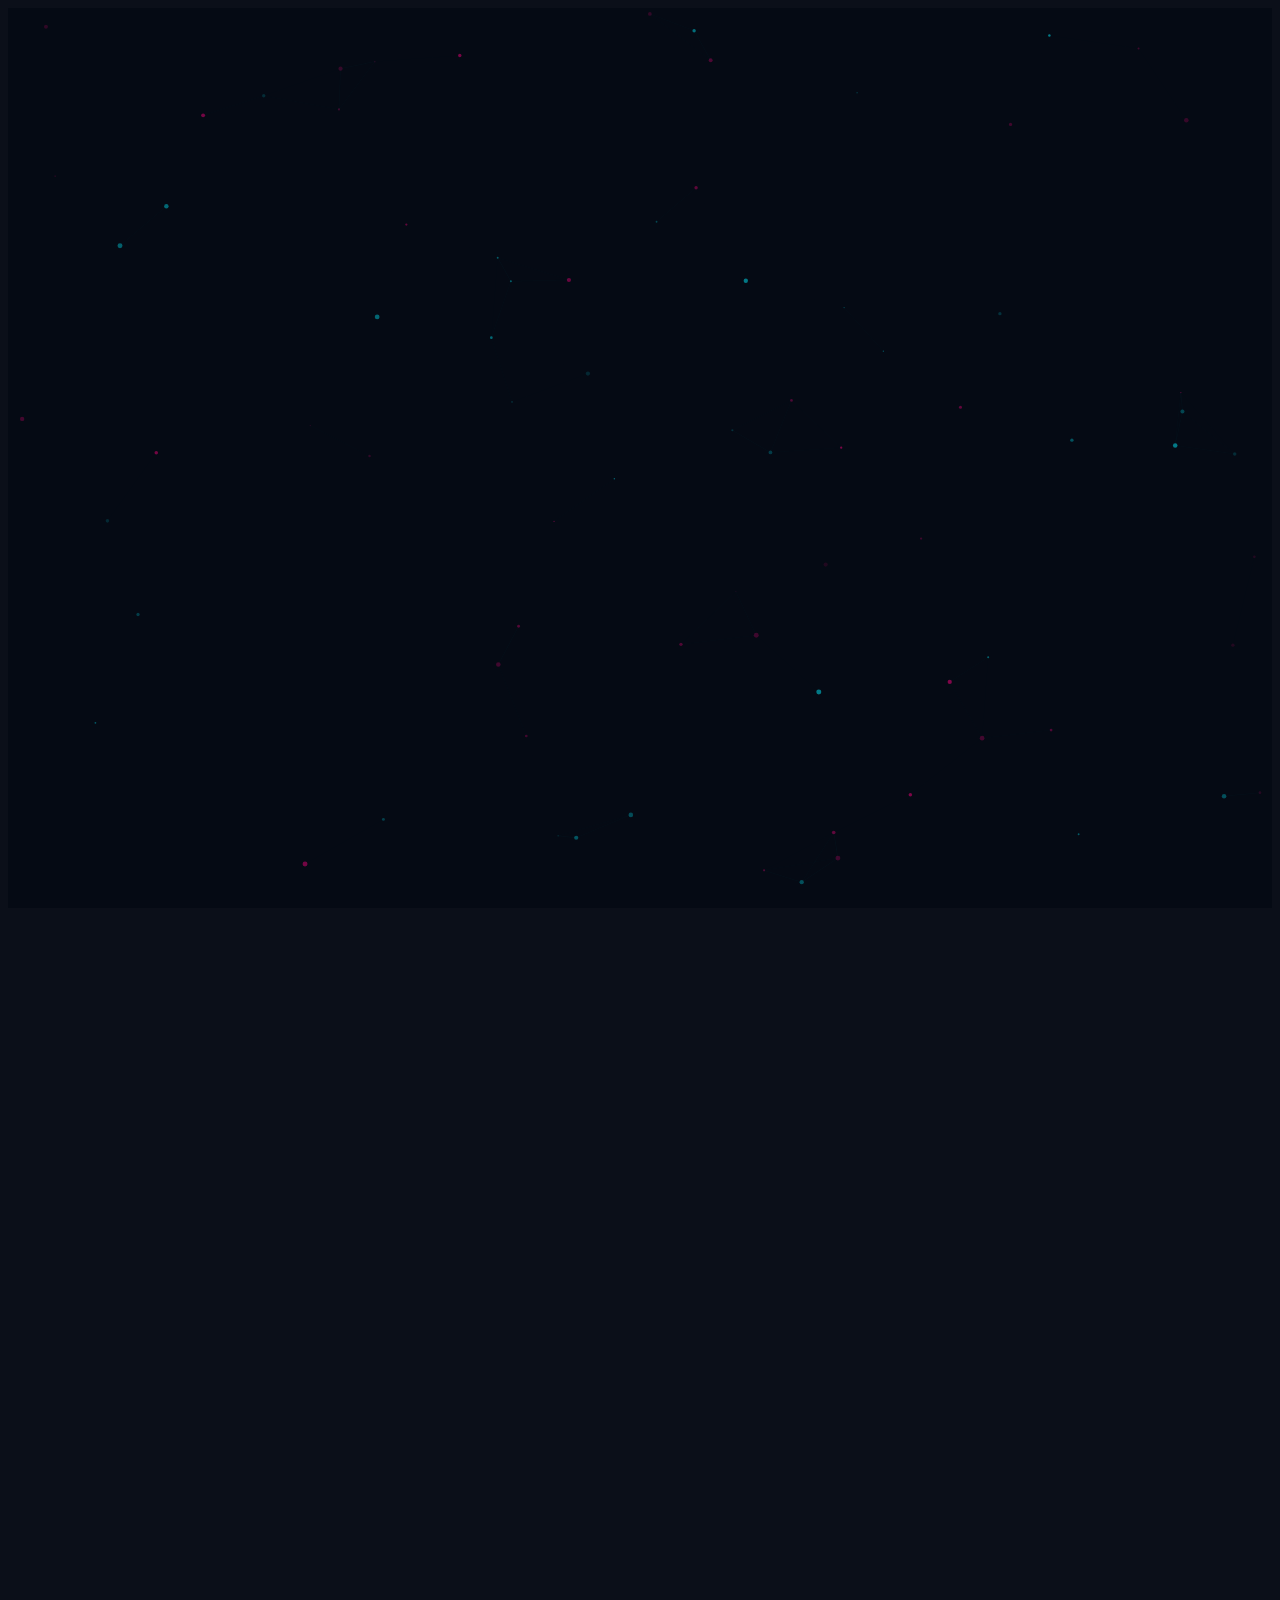
==== commit ac955db7: "new" ====
--- a/index.html
+++ b/index.html
@@ -31,22 +31,32 @@
       },
     }
   </script>
-  <link rel="stylesheet" href="style.css" />
+  <!-- Modular CSS files -->
+  <link rel="stylesheet" href="css/base.css" />        <!-- Global resets, glass effects, scrollbar -->
+  <link rel="stylesheet" href="css/animations.css" />   <!-- Keyframes & animation utilities -->
+  <link rel="stylesheet" href="css/sidebar.css" />      <!-- Sidebar responsive drawer -->
+  <link rel="stylesheet" href="css/arena.css" />        <!-- Arena, home cards, algorithm modal -->
+  <link rel="stylesheet" href="css/visualization.css" /><!-- Visualization & benchmark pages -->
+  <link rel="stylesheet" href="css/complexity.css" />   <!-- Time complexity modal & chart -->
+  <link rel="stylesheet" href="css/game.css" />         <!-- Game mode UI -->
+  <link rel="stylesheet" href="css/welcome.css" />      <!-- Welcome/landing page animations -->
 </head>
 
 <body class="font-display text-slate-100 min-h-screen selection:bg-primary/30 animate-fade-in">
+
+  <!-- Welcome page is injected here by page-loader.js -->
 
   <!-- =====================  SIDEBAR OVERLAY (mobile backdrop)  ===================== -->
   <div id="sidebar-overlay"></div>
 
   <!-- =====================  APP SHELL  ===================== -->
-  <div class="flex flex-row h-screen overflow-hidden">
+  <div id="app-shell" class="flex flex-row h-screen overflow-hidden" style="display:none;">
 
     <!-- =====================  SIDEBAR  ===================== -->
     <aside id="sidebar"
       class="w-72 glass lg:border-r border-white/10 flex flex-col z-20 flex-shrink-0 animate-slide-right stagger-1">
-      <!-- STATIC HEADER -->
-      <div class="flex flex-col gap-6 p-6 pb-4 shrink-0 border-b border-white/5">
+      <!-- CONSOLE HEADER -->
+      <div class="flex flex-col gap-4 p-6 pb-4 shrink-0 border-b border-white/5">
         <div class="flex items-center justify-between gap-3">
           <div class="flex items-center gap-3">
             <div
@@ -54,8 +64,8 @@
               <span class="material-symbols-outlined font-bold">query_stats</span>
             </div>
             <div>
-              <h1 class="text-xl font-bold tracking-tight text-white leading-none">ARENA</h1>
-              <p class="text-primary text-xs font-medium tracking-widest uppercase">Algorithm Pro</p>
+              <h1 class="text-base font-bold tracking-tight text-white leading-none">Arena Console</h1>
+              <p class="text-[10px] text-primary font-bold tracking-[0.15em] uppercase mt-0.5">System Status: Optimal</p>
             </div>
           </div>
           <!-- Close button (visible only on mobile) -->
@@ -65,1340 +75,165 @@
             <span class="material-symbols-outlined">close</span>
           </button>
         </div>
+      </div>
+
+      <!-- NAVIGATION LINKS -->
+      <nav class="flex-1 flex flex-col gap-1 p-4 overflow-y-auto custom-scrollbar">
+
+        <!-- Home -->
         <button id="btn-home"
-          class="flex items-center gap-3 px-4 py-3 rounded-xl bg-white/5 hover:bg-white/10 border border-white/10 hover:border-white/20 text-white cursor-pointer transition-all w-full group touch-target">
-          <span class="material-symbols-outlined text-xl text-primary group-hover:scale-110 transition-transform">home</span>
-          <span class="text-sm font-semibold">Home Dashboard</span>
-        </button>
-      </div>
-      <!-- SCROLLABLE NAV -->
-      <nav class="flex-1 flex flex-col gap-6 p-6 overflow-y-auto custom-scrollbar">
+          class="sidebar-nav-item active flex items-center gap-3 px-4 py-3 rounded-lg w-full text-left cursor-pointer transition-all touch-target border-l-[3px] border-primary bg-primary/10 text-white group">
+          <span class="material-symbols-outlined text-xl text-primary">home</span>
+          <span class="text-sm font-semibold">Home</span>
+        </button>
+
+        <!-- Sorting Visualizer -->
+        <button id="btn-nav-visualization"
+          class="sidebar-nav-item flex items-center gap-3 px-4 py-3 rounded-lg w-full text-left cursor-pointer transition-all touch-target border-l-[3px] border-transparent hover:bg-white/5 hover:border-white/20 text-slate-400 hover:text-white group">
+          <span class="material-symbols-outlined text-xl text-slate-500 group-hover:text-primary transition-colors">play_circle</span>
+          <span class="text-sm font-medium">Sorting Visualizer</span>
+        </button>
+
+        <!-- Benchmark Lab -->
+        <button id="btn-nav-benchmark"
+          class="sidebar-nav-item flex items-center gap-3 px-4 py-3 rounded-lg w-full text-left cursor-pointer transition-all touch-target border-l-[3px] border-transparent hover:bg-white/5 hover:border-white/20 text-slate-400 hover:text-white group">
+          <span class="material-symbols-outlined text-xl text-slate-500 group-hover:text-primary transition-colors">speed</span>
+          <span class="text-sm font-medium">Benchmark Lab</span>
+        </button>
+
+        <!-- Complexity Analysis -->
+        <button id="btn-nav-complexity"
+          class="sidebar-nav-item flex items-center gap-3 px-4 py-3 rounded-lg w-full text-left cursor-pointer transition-all touch-target border-l-[3px] border-transparent hover:bg-white/5 hover:border-white/20 text-slate-400 hover:text-white group">
+          <span class="material-symbols-outlined text-xl text-slate-500 group-hover:text-primary transition-colors">timeline</span>
+          <span class="text-sm font-medium">Complexity Analysis</span>
+        </button>
+
+        <!-- Fun with Sorting (Game Mode) -->
+        <button id="btn-nav-game"
+          class="sidebar-nav-item flex items-center gap-3 px-4 py-3 rounded-lg w-full text-left cursor-pointer transition-all touch-target border-l-[3px] border-transparent hover:bg-white/5 hover:border-white/20 text-slate-400 hover:text-white group">
+          <span class="material-symbols-outlined text-xl text-slate-500 group-hover:text-secondary transition-colors">sports_esports</span>
+          <span class="text-sm font-medium">Fun with Sorting</span>
+        </button>
+
+        <!-- Go to Arena -->
+        <button id="btn-go-arena-sidebar"
+          class="sidebar-nav-item flex items-center gap-3 px-4 py-3 rounded-lg w-full text-left cursor-pointer transition-all touch-target border-l-[3px] border-transparent hover:bg-white/5 hover:border-amber-500/20 text-slate-400 hover:text-white group">
+          <span class="material-symbols-outlined text-xl text-slate-500 group-hover:text-amber-500 transition-colors">swords</span>
+          <span class="text-sm font-medium">Go to Arena</span>
+          <span class="ml-auto text-[9px] font-bold px-1.5 py-0.5 rounded bg-amber-500/20 text-amber-400 uppercase tracking-wider">Battle</span>
+        </button>
+
+        <!-- Divider -->
+        <div class="my-3 border-t border-white/5"></div>
+
+        <!-- Sorting Library (collapsible) -->
         <div>
-          <p class="text-slate-500 text-[10px] font-bold uppercase tracking-[0.2em] mb-4">Sorting Library</p>
-          <div class="flex flex-col gap-2">
+          <button id="btn-toggle-algo-list"
+            class="flex items-center justify-between w-full px-4 py-2 rounded-lg hover:bg-white/5 transition-all cursor-pointer group">
+            <span class="text-slate-500 text-[10px] font-bold uppercase tracking-[0.2em]">Sorting Library</span>
+            <span id="algo-list-chevron" class="material-symbols-outlined text-base text-slate-600 group-hover:text-slate-400 transition-all duration-300 rotate-0">expand_more</span>
+          </button>
+          <div id="algo-list-container" class="flex flex-col gap-1 mt-1 max-h-0 overflow-hidden transition-all duration-400 ease-in-out">
             <div id="btn-quick-sort"
-              class="flex items-center gap-3 px-4 py-3 rounded-xl bg-primary/10 border border-primary/20 text-primary cursor-pointer hover:brightness-110 hover:scale-105 transition-all touch-target">
-              <span class="material-symbols-outlined text-xl">bolt</span>
-              <span class="text-sm font-semibold">Quick Sort</span>
+              class="flex items-center gap-3 px-4 py-2.5 rounded-lg hover:bg-white/5 border-l-[3px] border-transparent hover:border-primary/40 transition-all cursor-pointer touch-target group">
+              <span class="material-symbols-outlined text-lg text-primary/70 group-hover:text-primary transition-colors">bolt</span>
+              <span class="text-[13px] font-medium text-slate-400 group-hover:text-slate-200 transition-colors">Quick Sort</span>
             </div>
             <div id="btn-merge-sort"
-              class="flex items-center gap-3 px-4 py-3 rounded-xl hover:bg-white/5 border border-transparent hover:scale-105 transition-all cursor-pointer touch-target">
-              <span class="material-symbols-outlined text-xl text-secondary">merge_type</span>
-              <span class="text-sm font-medium text-slate-300">Merge Sort</span>
+              class="flex items-center gap-3 px-4 py-2.5 rounded-lg hover:bg-white/5 border-l-[3px] border-transparent hover:border-secondary/40 transition-all cursor-pointer touch-target group">
+              <span class="material-symbols-outlined text-lg text-secondary/70 group-hover:text-secondary transition-colors">merge_type</span>
+              <span class="text-[13px] font-medium text-slate-400 group-hover:text-slate-200 transition-colors">Merge Sort</span>
             </div>
             <div id="btn-bubble-sort"
-              class="flex items-center gap-3 px-4 py-3 rounded-xl hover:bg-white/5 border border-transparent hover:scale-105 transition-all cursor-pointer touch-target">
-              <span class="material-symbols-outlined text-xl text-slate-400">bubble_chart</span>
-              <span class="text-sm font-medium text-slate-300">Bubble Sort</span>
+              class="flex items-center gap-3 px-4 py-2.5 rounded-lg hover:bg-white/5 border-l-[3px] border-transparent hover:border-amber-500/40 transition-all cursor-pointer touch-target group">
+              <span class="material-symbols-outlined text-lg text-amber-500/70 group-hover:text-amber-500 transition-colors">bubble_chart</span>
+              <span class="text-[13px] font-medium text-slate-400 group-hover:text-slate-200 transition-colors">Bubble Sort</span>
             </div>
             <div id="btn-heap-sort"
-              class="flex items-center gap-3 px-4 py-3 rounded-xl hover:bg-white/5 border border-transparent hover:scale-105 transition-all cursor-pointer touch-target">
-              <span class="material-symbols-outlined text-xl text-slate-400">heap_snapshot_thumbnail</span>
-              <span class="text-sm font-medium text-slate-300">Heap Sort</span>
+              class="flex items-center gap-3 px-4 py-2.5 rounded-lg hover:bg-white/5 border-l-[3px] border-transparent hover:border-primary/40 transition-all cursor-pointer touch-target group">
+              <span class="material-symbols-outlined text-lg text-primary/70 group-hover:text-primary transition-colors">heap_snapshot_thumbnail</span>
+              <span class="text-[13px] font-medium text-slate-400 group-hover:text-slate-200 transition-colors">Heap Sort</span>
             </div>
             <div id="btn-selection-sort"
-              class="flex items-center gap-3 px-4 py-3 rounded-xl hover:bg-white/5 border border-transparent hover:scale-105 transition-all cursor-pointer touch-target">
-              <span class="material-symbols-outlined text-xl text-indigo-400">design_services</span>
-              <span class="text-sm font-medium text-slate-300">Selection Sort</span>
+              class="flex items-center gap-3 px-4 py-2.5 rounded-lg hover:bg-white/5 border-l-[3px] border-transparent hover:border-indigo-400/40 transition-all cursor-pointer touch-target group">
+              <span class="material-symbols-outlined text-lg text-indigo-400/70 group-hover:text-indigo-400 transition-colors">design_services</span>
+              <span class="text-[13px] font-medium text-slate-400 group-hover:text-slate-200 transition-colors">Selection Sort</span>
             </div>
             <div id="btn-insertion-sort"
-              class="flex items-center gap-3 px-4 py-3 rounded-xl hover:bg-white/5 border border-transparent hover:scale-105 transition-all cursor-pointer touch-target">
-              <span class="material-symbols-outlined text-xl text-emerald-400">input</span>
-              <span class="text-sm font-medium text-slate-300">Insertion Sort</span>
+              class="flex items-center gap-3 px-4 py-2.5 rounded-lg hover:bg-white/5 border-l-[3px] border-transparent hover:border-emerald-400/40 transition-all cursor-pointer touch-target group">
+              <span class="material-symbols-outlined text-lg text-emerald-400/70 group-hover:text-emerald-400 transition-colors">input</span>
+              <span class="text-[13px] font-medium text-slate-400 group-hover:text-slate-200 transition-colors">Insertion Sort</span>
             </div>
             <div id="btn-tim-sort"
-              class="flex items-center gap-3 px-4 py-3 rounded-xl hover:bg-white/5 border border-transparent hover:scale-105 transition-all cursor-pointer touch-target">
-              <span class="material-symbols-outlined text-xl text-violet-400">timer</span>
-              <span class="text-sm font-medium text-slate-300">Tim Sort</span>
+              class="flex items-center gap-3 px-4 py-2.5 rounded-lg hover:bg-white/5 border-l-[3px] border-transparent hover:border-violet-400/40 transition-all cursor-pointer touch-target group">
+              <span class="material-symbols-outlined text-lg text-violet-400/70 group-hover:text-violet-400 transition-colors">timer</span>
+              <span class="text-[13px] font-medium text-slate-400 group-hover:text-slate-200 transition-colors">Tim Sort</span>
             </div>
             <div id="btn-intro-sort"
-              class="flex items-center gap-3 px-4 py-3 rounded-xl hover:bg-white/5 border border-transparent hover:scale-105 transition-all cursor-pointer touch-target">
-              <span class="material-symbols-outlined text-xl text-amber-400">psychology</span>
-              <span class="text-sm font-medium text-slate-300">Intro Sort</span>
+              class="flex items-center gap-3 px-4 py-2.5 rounded-lg hover:bg-white/5 border-l-[3px] border-transparent hover:border-amber-400/40 transition-all cursor-pointer touch-target group">
+              <span class="material-symbols-outlined text-lg text-amber-400/70 group-hover:text-amber-400 transition-colors">psychology</span>
+              <span class="text-[13px] font-medium text-slate-400 group-hover:text-slate-200 transition-colors">Intro Sort</span>
             </div>
             <div id="btn-shell-sort"
-              class="flex items-center gap-3 px-4 py-3 rounded-xl hover:bg-white/5 border border-transparent hover:scale-105 transition-all cursor-pointer touch-target">
-              <span class="material-symbols-outlined text-xl text-cyan-400">layers</span>
-              <span class="text-sm font-medium text-slate-300">Shell Sort</span>
+              class="flex items-center gap-3 px-4 py-2.5 rounded-lg hover:bg-white/5 border-l-[3px] border-transparent hover:border-cyan-400/40 transition-all cursor-pointer touch-target group">
+              <span class="material-symbols-outlined text-lg text-cyan-400/70 group-hover:text-cyan-400 transition-colors">layers</span>
+              <span class="text-[13px] font-medium text-slate-400 group-hover:text-slate-200 transition-colors">Shell Sort</span>
             </div>
             <div id="btn-pdq-sort"
-              class="flex items-center gap-3 px-4 py-3 rounded-xl hover:bg-white/5 border border-transparent hover:scale-105 transition-all cursor-pointer touch-target">
-              <span class="material-symbols-outlined text-xl text-fuchsia-400">speed</span>
-              <span class="text-sm font-medium text-slate-300">PDQ Sort</span>
+              class="flex items-center gap-3 px-4 py-2.5 rounded-lg hover:bg-white/5 border-l-[3px] border-transparent hover:border-fuchsia-400/40 transition-all cursor-pointer touch-target group">
+              <span class="material-symbols-outlined text-lg text-fuchsia-400/70 group-hover:text-fuchsia-400 transition-colors">speed</span>
+              <span class="text-[13px] font-medium text-slate-400 group-hover:text-slate-200 transition-colors">PDQ Sort</span>
             </div>
             <div id="btn-dual-pivot-quick-sort"
-              class="flex items-center gap-3 px-4 py-3 rounded-xl hover:bg-white/5 border border-transparent hover:scale-105 transition-all cursor-pointer touch-target">
-              <span class="material-symbols-outlined text-xl text-rose-400">compare_arrows</span>
-              <span class="text-sm font-medium text-slate-300">Dual Pivot Quick</span>
+              class="flex items-center gap-3 px-4 py-2.5 rounded-lg hover:bg-white/5 border-l-[3px] border-transparent hover:border-rose-400/40 transition-all cursor-pointer touch-target group">
+              <span class="material-symbols-outlined text-lg text-rose-400/70 group-hover:text-rose-400 transition-colors">compare_arrows</span>
+              <span class="text-[13px] font-medium text-slate-400 group-hover:text-slate-200 transition-colors">Dual Pivot Quick</span>
             </div>
             <div id="btn-block-sort"
-              class="flex items-center gap-3 px-4 py-3 rounded-xl hover:bg-white/5 border border-transparent hover:scale-105 transition-all cursor-pointer touch-target">
-              <span class="material-symbols-outlined text-xl text-teal-400">view_module</span>
-              <span class="text-sm font-medium text-slate-300">Block Sort</span>
+              class="flex items-center gap-3 px-4 py-2.5 rounded-lg hover:bg-white/5 border-l-[3px] border-transparent hover:border-teal-400/40 transition-all cursor-pointer touch-target group">
+              <span class="material-symbols-outlined text-lg text-teal-400/70 group-hover:text-teal-400 transition-colors">view_module</span>
+              <span class="text-[13px] font-medium text-slate-400 group-hover:text-slate-200 transition-colors">Block Sort</span>
             </div>
             <div id="btn-dual-fusion-sort"
-              class="flex items-center gap-3 px-4 py-3 rounded-xl hover:bg-white/5 border border-transparent hover:scale-105 transition-all cursor-pointer touch-target">
-              <span class="material-symbols-outlined text-xl text-orange-400">all_inclusive</span>
-              <span class="text-sm font-medium text-slate-300">Dual Fusion Sort</span>
+              class="flex items-center gap-3 px-4 py-2.5 rounded-lg hover:bg-white/5 border-l-[3px] border-transparent hover:border-orange-400/40 transition-all cursor-pointer touch-target group">
+              <span class="material-symbols-outlined text-lg text-orange-400/70 group-hover:text-orange-400 transition-colors">all_inclusive</span>
+              <span class="text-[13px] font-medium text-slate-400 group-hover:text-slate-200 transition-colors">Dual Fusion Sort</span>
             </div>
           </div>
         </div>
+
       </nav>
-      <div class="p-6 pt-4 border-t border-white/5 shrink-0" style="padding-bottom: max(1.5rem, env(safe-area-inset-bottom));">
-        <div class="glass p-4 rounded-xl border-primary/20 bg-primary/5">
-          <p class="text-xs text-primary font-bold mb-1 tracking-wider uppercase">Status</p>
-          <p class="text-[10px] text-slate-400 leading-relaxed mb-1 flex items-center gap-2">
-            <span class="size-2 rounded-full bg-green-500 animate-pulse"></span> Visualizer Systems Online
-          </p>
+
+      <!-- SYSTEM STATUS FOOTER -->
+      <div class="px-6 py-4 border-t border-white/5 shrink-0" style="padding-bottom: max(1rem, env(safe-area-inset-bottom));">
+        <div class="flex items-center gap-2">
+          <span class="size-2.5 rounded-full bg-emerald-500 animate-pulse shadow-[0_0_8px_rgba(16,185,129,0.6)]"></span>
+          <span class="text-xs text-emerald-400 font-semibold">System Ready</span>
         </div>
       </div>
     </aside>
 
     <!-- =====================  MAIN CONTENT  ===================== -->
-    <main class="flex-1 flex flex-col relative overflow-hidden min-w-0">
-
-      <!-- =====================  HOME PAGE  ===================== -->
-      <div id="home-page" class="flex-1 w-full h-full flex flex-col animate-fade-in fade-transition">
-        <header class="h-16 sm:h-20 glass border-b border-white/10 px-4 sm:px-8 flex items-center justify-between z-10 flex-shrink-0">
-          <!-- Hamburger (mobile only) -->
-          <button id="btn-hamburger-home"
-            class="lg:hidden touch-target text-slate-400 hover:text-white transition-colors rounded-lg p-2 -ml-2"
-            aria-label="Open menu">
-            <span class="material-symbols-outlined">menu</span>
-          </button>
-          <h2 class="text-base sm:text-lg font-bold flex items-center gap-2">
-            <span class="text-primary">Algorithm</span>
-            <span class="text-slate-500 font-light">Arena</span>
-          </h2>
-          <button id="btn-go-arena"
-            class="h-9 sm:h-10 px-4 sm:px-6 rounded-lg bg-primary text-background-dark font-bold hover:brightness-110 transition-all cursor-pointer text-sm">
-            Go to Arena
-          </button>
-        </header>
-
-        <div class="flex-1 overflow-y-auto p-4 sm:p-8 flex flex-col gap-6 sm:gap-8 custom-scrollbar">
-          <!-- HERO -->
-          <section class="glass rounded-2xl p-6 sm:p-10 border border-primary/20 bg-gradient-to-br from-white/5 to-transparent shadow-lg text-center md:text-left">
-            <div class="flex flex-col max-w-4xl mx-auto items-center md:items-start text-center md:text-left">
-              <h1 class="text-3xl sm:text-4xl lg:text-5xl font-black text-white mb-4 sm:mb-6 tracking-tight leading-tight w-full">
-                Welcome to <span class="text-primary">Algorithm Arena</span>
-              </h1>
-              <p class="text-slate-400 max-w-2xl text-base sm:text-lg leading-relaxed mb-6 sm:mb-8">
-                Visualize, compare, and benchmark sorting algorithms in real time.
-                Learn how algorithms behave with interactive animations and performance insights.
-              </p>
-              <div class="flex flex-wrap items-center justify-center md:justify-start gap-4">
-                <button id="btn-start"
-                  class="px-6 sm:px-8 py-3 bg-primary text-background-dark font-bold rounded-lg hover:brightness-110 hover:-translate-y-1 transition-all duration-300 shadow-[0_0_20px_rgba(0,238,255,0.3)] cursor-pointer">
-                  Start Exploring
-                </button>
-                <button id="btn-hero-gameMode" class="game-btn px-6 sm:px-8 py-3 rounded-lg flex items-center gap-2 hover:-translate-y-1 transition-all cursor-pointer shadow-[0_0_20px_rgba(255,0,110,0.3)]">
-                  🎮 You Are The Algorithm
-                </button>
-              </div>
-            </div>
-          </section>
-
-          <!-- FEATURES -->
-          <section class="grid grid-cols-1 sm:grid-cols-3 gap-4 sm:gap-6 max-w-6xl mx-auto w-full">
-            <!-- Live Visualization Card -->
-            <div id="card-visualization" class="feature-card glass p-5 sm:p-6 rounded-xl border border-white/10 hover:border-amber-500/30 transition-all group cursor-pointer shadow-lg hover:shadow-amber-500/10 relative overflow-hidden">
-              <h3 class="text-white font-bold mb-2 sm:mb-3 flex items-center gap-2">
-                <span class="material-symbols-outlined text-amber-500 group-hover:scale-110 transition-transform text-xl">bolt</span>
-                Live Visualization
-              </h3>
-              <p class="text-slate-400 text-sm leading-relaxed">
-                Watch sorting algorithms step-by-step with animated bars.
-              </p>
-              <div class="feature-card-overlay absolute inset-0 bg-gradient-to-t from-amber-900/90 via-amber-900/60 to-transparent flex items-end justify-center p-5 opacity-0 group-hover:opacity-100 transition-all duration-300">
-                <button id="btn-enter-visualization" class="w-full py-3 px-4 bg-amber-500 text-background-dark font-bold rounded-lg flex items-center justify-center gap-2 hover:brightness-110 transition-all transform translate-y-4 group-hover:translate-y-0 duration-300 shadow-lg shadow-amber-500/30">
-                  <span class="material-symbols-outlined text-lg">play_arrow</span>
-                  Enter Visualization
-                </button>
-              </div>
-            </div>
-
-            <!-- Benchmark Lab Card -->
-            <div id="card-benchmark" class="feature-card glass p-5 sm:p-6 rounded-xl border border-white/10 hover:border-emerald-400/30 transition-all group cursor-pointer shadow-lg hover:shadow-emerald-400/10 relative overflow-hidden">
-              <h3 class="text-white font-bold mb-2 sm:mb-3 flex items-center gap-2">
-                <span class="material-symbols-outlined text-emerald-400 group-hover:scale-110 transition-transform text-xl">science</span>
-                Benchmark Lab
-              </h3>
-              <p class="text-slate-400 text-sm leading-relaxed">
-                Upload custom datasets and test algorithm performance.
-              </p>
-              <div class="feature-card-overlay absolute inset-0 bg-gradient-to-t from-emerald-900/90 via-emerald-900/60 to-transparent flex items-end justify-center p-5 opacity-0 group-hover:opacity-100 transition-all duration-300">
-                <button id="btn-start-benchmarking" class="w-full py-3 px-4 bg-emerald-500 text-background-dark font-bold rounded-lg flex items-center justify-center gap-2 hover:brightness-110 transition-all transform translate-y-4 group-hover:translate-y-0 duration-300 shadow-lg shadow-emerald-500/30">
-                  <span class="material-symbols-outlined text-lg">speed</span>
-                  Start Benchmarking
-                </button>
-              </div>
-            </div>
-            <!-- Time Complexity Card -->
-            <div id="card-complexity" class="feature-card glass p-5 sm:p-6 rounded-xl border border-white/10 hover:border-cyan-400/30 transition-all group cursor-pointer shadow-lg hover:shadow-cyan-400/10 relative overflow-hidden">
-              <h3 class="text-white font-bold mb-2 sm:mb-3 flex items-center gap-2">
-                <span class="material-symbols-outlined text-cyan-400 group-hover:scale-110 transition-transform text-xl">account_tree</span>
-                Time Complexity
-              </h3>
-              <p class="text-slate-400 text-sm leading-relaxed">
-                Analyze Big-O notation, compare Time & Space Complexity of all algorithms.
-              </p>
-              <div class="feature-card-overlay absolute inset-0 bg-gradient-to-t from-cyan-900/90 via-cyan-900/60 to-transparent flex items-end justify-center p-5 opacity-0 group-hover:opacity-100 transition-all duration-300">
-                <button id="openComplexity-card" class="w-full py-3 px-4 bg-cyan-500 text-background-dark font-bold rounded-lg flex items-center justify-center gap-2 hover:brightness-110 transition-all transform translate-y-4 group-hover:translate-y-0 duration-300 shadow-lg shadow-cyan-500/30">
-                  <span class="material-symbols-outlined text-lg">insights</span>
-                  View Complexity
-                </button>
-              </div>
-            </div>
-          </section>
-
-          <!-- QUICK STATS -->
-          <section class="grid grid-cols-2 sm:grid-cols-4 gap-3 sm:gap-6 max-w-6xl mx-auto w-full pb-4 sm:pb-8">
-            <div class="glass p-4 sm:p-6 rounded-xl text-center border border-white/5 hover:bg-white/5 transition-colors shadow-lg">
-              <p class="text-3xl sm:text-4xl font-black text-primary mb-1 sm:mb-2 tracking-tight">12+</p>
-              <p class="text-[10px] sm:text-xs text-slate-400 font-medium tracking-wide">Algorithms</p>
-            </div>
-            <div class="glass p-4 sm:p-6 rounded-xl text-center border border-white/5 hover:bg-white/5 transition-colors shadow-lg">
-              <p class="text-2xl sm:text-4xl font-black text-secondary mb-1 sm:mb-2 tracking-tight">Real-Time</p>
-              <p class="text-[10px] sm:text-xs text-slate-400 font-medium tracking-wide">Visualization</p>
-            </div>
-            <div class="glass p-4 sm:p-6 rounded-xl text-center border border-white/5 hover:bg-white/5 transition-colors shadow-lg">
-              <p class="text-3xl sm:text-4xl font-black text-primary mb-1 sm:mb-2 tracking-tight">Custom</p>
-              <p class="text-[10px] sm:text-xs text-slate-400 font-medium tracking-wide">Input Support</p>
-            </div>
-            <div class="glass p-4 sm:p-6 rounded-xl text-center border border-white/5 hover:bg-white/5 transition-colors shadow-lg">
-              <p class="text-2xl sm:text-4xl font-black text-secondary mb-1 sm:mb-2 tracking-tight">Advanced</p>
-              <p class="text-[10px] sm:text-xs text-slate-400 font-medium tracking-wide">Benchmarking</p>
-            </div>
-          </section>
-        </div>
-      </div>
-
-      <!-- =====================  GAME PAGE (YOU ARE THE ALGORITHM)  ===================== -->
-      <div id="game-page" class="hidden flex-1 w-full h-full flex flex-col fade-transition bg-[#050a14]">
-        
-        <!-- Game Header -->
-        <header class="flex items-center justify-between p-4 sm:p-6 border-b border-white/5 bg-black/20 backdrop-blur-md">
-          <div class="flex items-center gap-4">
-            <button id="btn-back-to-home" class="touch-target glass p-2 rounded-lg text-slate-400 hover:text-white hover:bg-white/10 transition-all cursor-pointer">
-              <span class="material-symbols-outlined">arrow_back</span>
-            </button>
-            <div>
-              <h1 class="text-xl sm:text-2xl font-black text-white tracking-tight uppercase">You Are The Algorithm</h1>
-              <p class="text-xs text-secondary/80 font-mono">Gamified Strategy Engine</p>
-            </div>
-          </div>
-          
-          <!-- Top Stats Bar -->
-          <div class="flex gap-4 sm:gap-8 bg-black/40 px-4 sm:px-6 py-2 sm:py-3 rounded-xl border border-white/5 shadow-inner">
-            <div class="flex flex-col items-center">
-              <span class="text-[9px] uppercase tracking-widest text-slate-500 font-bold">Comparisons</span>
-              <span id="game-comparisons" class="text-lg font-mono text-white font-bold">0</span>
-            </div>
-            <div class="w-px bg-white/10"></div>
-            <div class="flex flex-col items-center">
-              <span class="text-[9px] uppercase tracking-widest text-slate-500 font-bold">Swaps</span>
-              <span id="game-swaps" class="text-lg font-mono text-white font-bold">0</span>
-            </div>
-            <div class="w-px bg-white/10"></div>
-            <div class="flex flex-col items-center">
-              <span class="text-[9px] uppercase tracking-widest text-slate-500 font-bold">Score</span>
-              <span id="game-score" class="text-lg font-mono text-emerald-400 font-bold">100</span>
-            </div>
-          </div>
-        </header>
-
-        <!-- Game Arena (Center Stage) -->
-        <div class="flex-1 p-6 flex flex-col relative items-center justify-center min-h-0">
-          
-          <!-- Dynamic Feedback text -->
-          <div id="game-feedback" class="absolute top-8 left-1/2 -translate-x-1/2 text-sm sm:text-base font-bold text-amber-400 tracking-wider uppercase drop-shadow-[0_0_10px_rgba(251,191,36,0.8)] transition-all text-center whitespace-nowrap">
-            SELECT TWO BARS TO SWAP
-          </div>
-          
-          <!-- Array Container -->
-          <div id="game-array-container" class="flex items-end justify-center gap-2 w-full max-w-4xl h-64 sm:h-80 border-b border-white/20 pb-4 relative z-10 transition-all duration-300">
-            <!-- Bars will be injected here via JS -->
-          </div>
-
-        </div>
-
-        <!-- Bottom Utility Panel -->
-        <div class="h-64 shrink-0 bg-black/40 border-t border-white/5 p-4 sm:p-6 flex flex-col gap-4 relative z-20">
-          <div class="flex justify-between items-start gap-4 h-full max-w-7xl mx-auto w-full">
-            
-            <!-- Controls -->
-            <div class="flex flex-col gap-3 w-1/4">
-              <button id="game-btn-swap" class="game-btn w-full py-4 rounded-xl border-none flex items-center justify-center gap-2 cursor-pointer shadow-[0_0_20px_rgba(255,0,110,0.3)] bg-gradient-to-r from-[#ff006e] to-[#00f5d4] hover:scale-[1.02] transition-transform text-white font-bold uppercase tracking-widest">
-                <span class="material-symbols-outlined">swap_horiz</span> Swap
-              </button>
-              <button id="game-btn-compare" class="glass w-full py-3 rounded-xl flex items-center justify-center gap-2 cursor-pointer border border-white/10 hover:border-white/30 text-white hover:bg-white/5 font-bold uppercase tracking-widest mt-2 transition-all">
-                <span class="material-symbols-outlined">visibility</span> Compare Only
-              </button>
-              <button id="game-btn-reset" class="glass w-full py-3 rounded-xl flex items-center justify-center gap-2 cursor-pointer border border-white/5 hover:bg-white/5 text-slate-400 hover:text-white font-bold tracking-widest mt-auto transition-all">
-                <span class="material-symbols-outlined text-sm">restart_alt</span> Reset Level
-              </button>
-            </div>
-            
-            <!-- Analysis Panel -->
-            <div class="flex-1 glass rounded-2xl border border-white/10 p-5 h-full flex flex-col">
-              <div class="flex items-center justify-between mb-4">
-                <h3 class="text-xs font-bold text-white uppercase tracking-widest flex items-center gap-2">
-                  <span class="material-symbols-outlined text-secondary text-base">psychology</span>
-                  Real-Time Strategy Analysis
-                </h3>
-                <div class="px-3 py-1 rounded-full bg-secondary/10 border border-secondary/20">
-                  <span class="text-[10px] text-secondary font-bold uppercase tracking-widest">Live</span>
-                </div>
-              </div>
-              
-              <div class="flex gap-8 mb-4">
-                <div class="min-w-[200px]">
-                  <p class="text-[10px] text-slate-500 font-bold uppercase tracking-widest mb-1">Detected Algorithm</p>
-                  <p id="game-strategy-txt" class="text-xl text-primary font-bold tracking-tight drop-shadow-[0_0_8px_rgba(255,0,110,0.6)]">- - -</p>
-                </div>
-                <!-- Mini Efficiency Graph/Bar -->
-                <div class="flex-1 flex flex-col justify-center">
-                  <p class="text-[10px] text-slate-500 font-bold uppercase tracking-widest mb-2 flex justify-between">
-                    <span>Sorting Efficiency</span>
-                    <span id="game-eff-pct" class="text-emerald-400 font-bold">100%</span>
-                  </p>
-                  <div class="w-full h-2 bg-white/5 rounded-full overflow-hidden">
-                    <div id="game-eff-bar" class="h-full bg-gradient-to-r from-emerald-500 to-teal-400 w-full transition-all duration-500"></div>
-                  </div>
-                </div>
-              </div>
-              
-              <div class="mt-auto relative group/heatmap" id="heatmap-wrapper">
-                <div id="heatmap-trigger" class="cursor-pointer inline-block w-full">
-                  <p class="text-[10px] text-slate-500 group-hover/heatmap:text-slate-300 transition-colors font-bold uppercase tracking-widest mb-2 flex justify-between items-center">
-                    Decision Heatmap 📊
-                    <span class="material-symbols-outlined text-[14px] text-primary animate-pulse opacity-0 group-hover/heatmap:opacity-100 transition-opacity">info</span>
-                  </p>
-                  <div id="game-heatmap" class="flex gap-1 overflow-x-auto pb-1 h-8 items-end pointer-events-none">
-                    <!-- Heat blocks -->
-                  </div>
-                </div>
-
-                <!-- AI FINGERPRINT TOOLTIP -->
-                <div id="ai-fingerprint-tooltip" class="absolute bottom-full -right-2 mb-4 w-[280px] sm:w-[320px] glass rounded-2xl border border-primary/30 p-4 sm:p-5 shadow-[0_10px_50px_rgba(0,238,255,0.2)] opacity-0 pointer-events-none transition-all duration-300 translate-y-4 z-50 bg-[#0B0F19]/95 backdrop-blur-2xl group-hover/heatmap:opacity-100 group-hover/heatmap:translate-y-0 group-hover/heatmap:pointer-events-auto">
-                  <!-- Glowing accent -->
-                  <div class="absolute -top-px left-[10%] right-[10%] h-px bg-gradient-to-r from-transparent via-primary to-transparent"></div>
-                  
-                  <p class="text-[10px] text-slate-500 font-bold uppercase tracking-widest mb-3">AI Fingerprint</p>
-                  
-                  <!-- Live Stats box -->
-                  <div class="bg-white/5 border border-white/10 rounded-xl p-3 mb-4 shadow-inner">
-                    <h4 class="text-xs text-white font-bold mb-2">Live Stats</h4>
-                    <div class="flex flex-col gap-1.5 text-xs">
-                       <div class="flex justify-between">
-                         <span class="text-slate-400">Score:</span>
-                         <span id="tooltip-score" class="text-emerald-400 font-bold tracking-wider">100</span>
-                       </div>
-                       <div class="flex justify-between">
-                         <span class="text-slate-400">Strategy:</span>
-                         <span id="tooltip-strategy" class="text-amber-400 font-bold tracking-wider">Optimal ⚡</span>
-                       </div>
-                    </div>
-                  </div>
-                  
-                  <!-- Decision Heatmap Matrix -->
-                  <div class="mb-4">
-                    <h4 class="text-[10px] text-white font-bold mb-2 flex items-center gap-1 uppercase tracking-widest">Decision Heatmap 📊</h4>
-                    <div id="tooltip-heatmap-grid" class="grid grid-cols-12 gap-[2px] bg-black/60 p-2 rounded-lg border border-white/5">
-                      <!-- Grid items populated by JS -->
-                    </div>
-                  </div>
-                  
-                  <!-- Footer -->
-                  <div class="flex items-start gap-2 text-[9px] text-slate-500 font-medium leading-tight">
-                    <span class="material-symbols-outlined text-[12px] text-primary/70 shrink-0">sports_esports</span>
-                    <span>Game Mode Activated: Analyzing your sort efficiency</span>
-                    <span class="text-primary text-[10px] ml-auto shrink-0">✨</span>
-                  </div>
-                </div>
-              </div>
-            </div>
-          </div>
-        </div>
-      </div>
-
-      <!-- =====================  ARENA PAGE  ===================== -->
-      <div id="arena-page" class="hidden flex-1 w-full h-full flex-col fade-transition">
-
-        <!-- Arena Header -->
-        <header class="h-16 sm:h-20 glass border-b border-white/10 px-3 sm:px-8 flex items-center justify-between z-10 animate-slide-up stagger-2 flex-shrink-0">
-          <!-- Left cluster -->
-          <div class="flex items-center gap-2 sm:gap-6 min-w-0">
-            <!-- Hamburger (mobile only) -->
-            <button id="btn-hamburger-arena"
-              class="lg:hidden touch-target text-slate-400 hover:text-white transition-colors rounded-lg p-2 -ml-1 flex-shrink-0"
-              aria-label="Open menu">
-              <span class="material-symbols-outlined">menu</span>
-            </button>
-            <h2 class="hidden sm:flex text-lg font-bold items-center gap-2 flex-shrink-0">
-              <span class="text-primary">Comparison</span>
-              <span class="text-slate-500 font-light">Arena</span>
-            </h2>
-            <!-- Desktop slider row (hidden on mobile) -->
-            <div class="hidden lg:flex items-center gap-4 glass rounded-full px-4 py-2 border-white/5">
-              <div class="flex items-center gap-3">
-                <span class="text-[10px] font-bold text-slate-500 uppercase">Speed</span>
-                <input id="slider-speed" type="range"
-                  class="w-24 h-1 bg-white/10 rounded-full appearance-none cursor-pointer accent-primary" min="1"
-                  max="100" value="50">
-              </div>
-              <div class="h-4 w-px bg-white/10 mx-2"></div>
-              <div class="flex items-center gap-3">
-                <span class="text-[10px] font-bold text-slate-500 uppercase">Size</span>
-                <input id="slider-size" type="range"
-                  class="w-24 h-1 bg-white/10 rounded-full appearance-none cursor-pointer accent-primary" min="10"
-                  max="200" value="50">
-              </div>
-            </div>
-          </div>
-
-          <!-- Right cluster: controls -->
-          <div class="flex items-center gap-1 sm:gap-2">
-            <!-- Mobile: controls toggle button -->
-            <button id="btn-toggle-controls"
-              class="lg:hidden touch-target size-9 sm:size-10 rounded-lg glass border-white/10 flex items-center justify-center hover:bg-white/10 text-slate-400 hover:text-white transition-all cursor-pointer"
-              title="Speed / Size">
-              <span class="material-symbols-outlined text-lg">tune</span>
-            </button>
-            <button id="btn-replay"
-              class="touch-target size-9 sm:size-10 rounded-lg glass border-white/10 flex items-center justify-center hover:bg-white/10 text-white transition-all cursor-pointer">
-              <span class="material-symbols-outlined">replay</span>
-            </button>
-            <button id="btn-play"
-              class="h-9 sm:h-10 px-3 sm:px-6 rounded-lg bg-primary text-background-dark font-bold flex items-center gap-1 sm:gap-2 hover:brightness-110 transition-all cursor-pointer">
-              <span class="material-symbols-outlined fill-1">play_arrow</span>
-              <span class="hidden sm:inline text-sm">Begin Sorting</span>
-            </button>
-            <button id="btn-pause"
-              class="touch-target size-9 sm:size-10 rounded-lg glass border-white/10 flex items-center justify-center hover:bg-white/10 text-white transition-all cursor-pointer">
-              <span class="material-symbols-outlined">pause</span>
-            </button>
-
-            <!-- User avatar (desktop only) -->
-            <div class="hidden md:flex items-center gap-3 border-l border-white/10 pl-4 sm:pl-6 ml-2">
-              <div class="text-right">
-                <p class="text-xs font-bold text-white leading-none">Admin Dev</p>
-                <p class="text-[10px] text-slate-500 font-medium">Lvl 42 Coder</p>
-              </div>
-              <div class="size-9 rounded-full glass border border-primary/30 p-0.5 overflow-hidden">
-                <img class="w-full h-full rounded-full object-cover" alt="User avatar"
-                  src="https://lh3.googleusercontent.com/aida-public/[base64]" />
-              </div>
-            </div>
-          </div>
-        </header>
-
-        <!-- Mobile collapsible controls panel -->
-        <div id="mobile-controls-panel" class="lg:hidden glass border-b border-white/10 px-4 flex-shrink-0">
-          <div class="py-3 flex flex-col gap-3">
-            <div class="flex items-center gap-4">
-              <span class="text-[10px] font-bold text-slate-500 uppercase w-12 shrink-0">Speed</span>
-              <input id="slider-speed-mobile" type="range"
-                class="flex-1 h-2 bg-white/10 rounded-full appearance-none cursor-pointer accent-primary" min="1"
-                max="100" value="50">
-            </div>
-            <div class="flex items-center gap-4">
-              <span class="text-[10px] font-bold text-slate-500 uppercase w-12 shrink-0">Size</span>
-              <input id="slider-size-mobile" type="range"
-                class="flex-1 h-2 bg-white/10 rounded-full appearance-none cursor-pointer accent-primary" min="10"
-                max="200" value="50">
-            </div>
-          </div>
-        </div>
-
-        <!-- Arena body: side-by-side or stacked -->
-        <div class="flex-1 flex flex-col md:flex-row overflow-y-auto lg:overflow-hidden p-3 sm:p-6 gap-3 sm:gap-6 min-h-0">
-          <!-- LEFT ARENA -->
-          <section
-            class="arena-section flex-1 flex flex-col gap-3 sm:gap-4 relative min-h-[260px] sm:min-h-[350px] animate-scale-in stagger-3 hover:scale-[1.01] transition-transform duration-300">
-            <div class="flex items-center justify-between px-2 cursor-pointer group" id="selector-left">
-              <div class="flex flex-col">
-                <span id="left-algo-label" class="text-primary text-[10px] font-bold uppercase tracking-widest">Algorithm A (Click to Change)</span>
-                <h3 class="text-base sm:text-xl font-bold group-hover:text-primary transition-colors" id="title-left">Quick Sort</h3>
-              </div>
-              <div class="flex gap-2 sm:gap-4">
-                <div class="text-right">
-                  <p class="text-slate-500 text-[10px] uppercase font-bold">Complexity</p>
-                  <p class="text-xs sm:text-sm font-mono text-primary" id="complexity-left">O(n log n)</p>
-                </div>
-                <div class="text-right">
-                  <p class="text-slate-500 text-[10px] uppercase font-bold">Comparisons</p>
-                  <p class="text-xs sm:text-sm font-mono text-white" id="ops-left">0</p>
-                </div>
-              </div>
-            </div>
-            <div id="arena-left"
-              class="flex-1 glass neon-border-cyan rounded-2xl flex items-end justify-center p-3 sm:p-6 relative overflow-hidden">
-              <div class="absolute top-0 left-0 w-full h-full opacity-10 pointer-events-none"
-                style="background-image: radial-gradient(circle at 50% 120%, rgba(0,238,255,0.15), transparent 70%);">
-              </div>
-            </div>
-          </section>
-
-          <!-- VS DIVIDER -->
-          <div id="vs-divider-desktop" class="hidden md:block w-px bg-white/10 relative flex-shrink-0">
-            <div
-              class="absolute top-1/2 left-1/2 -translate-x-1/2 -translate-y-1/2 glass size-12 rounded-full border-white/10 flex items-center justify-center text-slate-500 font-bold italic z-10">
-              VS</div>
-          </div>
-          <div id="vs-divider-mobile" class="block md:hidden h-px w-full bg-white/10 relative my-1 flex-shrink-0">
-            <div
-              class="absolute top-1/2 left-1/2 -translate-x-1/2 -translate-y-1/2 glass size-8 rounded-full border-white/10 flex items-center justify-center text-slate-500 font-bold italic z-10 text-[10px]">
-              VS</div>
-          </div>
-
-          <!-- SINGLE ALGORITHM CODE SECTION -->
-          <section id="single-code-section"
-            class="hidden arena-section flex-1 flex-col gap-3 sm:gap-4 relative min-h-[260px] sm:min-h-[350px] animate-scale-in stagger-4 hover:scale-[1.01] transition-transform duration-300">
-            <div class="flex items-center justify-between px-2 cursor-pointer group">
-              <div class="flex flex-col">
-                <span class="text-amber-400 text-[10px] font-bold uppercase tracking-widest">Active Execution</span>
-                <h3 class="text-base sm:text-xl font-bold group-hover:text-amber-400 transition-colors">Line-by-Line Tracking</h3>
-              </div>
-              <div class="flex gap-4">
-                <div class="text-right">
-                  <p class="text-slate-500 text-[10px] uppercase font-bold">Code Language</p>
-                  <p class="text-xs sm:text-sm font-mono text-amber-500">JavaScript</p>
-                </div>
-              </div>
-            </div>
-            <div class="flex-1 bg-[#0d1117] border border-white/10 rounded-2xl flex flex-col relative overflow-hidden">
-              <div class="overflow-x-auto custom-scrollbar flex-1 overflow-y-auto p-4">
-                <pre id="single-code-display" class="text-xs sm:text-sm font-mono leading-7 text-slate-300"></pre>
-              </div>
-            </div>
-          </section>
-
-          <!-- RIGHT ARENA -->
-          <section id="arena-right-section"
-            class="arena-section flex-1 flex flex-col gap-3 sm:gap-4 relative min-h-[260px] sm:min-h-[350px] animate-scale-in stagger-4 hover:scale-[1.01] transition-transform duration-300">
-            <div class="flex items-center justify-between px-2 cursor-pointer group" id="selector-right">
-              <div class="flex flex-col">
-                <span class="text-secondary text-[10px] font-bold uppercase tracking-widest">Algorithm B (Click to Change)</span>
-                <h3 class="text-base sm:text-xl font-bold group-hover:text-secondary transition-colors" id="title-right">Merge Sort</h3>
-              </div>
-              <div class="flex gap-2 sm:gap-4">
-                <div class="text-right">
-                  <p class="text-slate-500 text-[10px] uppercase font-bold">Complexity</p>
-                  <p class="text-xs sm:text-sm font-mono text-secondary" id="complexity-right">O(n log n)</p>
-                </div>
-                <div class="text-right">
-                  <p class="text-slate-500 text-[10px] uppercase font-bold">Comparisons</p>
-                  <p class="text-xs sm:text-sm font-mono text-white" id="ops-right">0</p>
-                </div>
-              </div>
-            </div>
-            <div id="arena-right"
-              class="flex-1 glass neon-border-pink rounded-2xl flex items-end justify-center p-3 sm:p-6 relative overflow-hidden">
-              <div class="absolute top-0 left-0 w-full h-full opacity-10 pointer-events-none"
-                style="background-image: radial-gradient(circle at 50% 120%, rgba(255,0,127,0.15), transparent 70%);">
-              </div>
-            </div>
-          </section>
-        </div>
-
-        <!-- Footer -->
-        <footer
-          class="h-12 sm:h-16 glass border-t border-white/10 px-4 sm:px-8 flex items-center justify-between text-slate-500 text-[9px] sm:text-[10px] font-bold uppercase tracking-widest animate-slide-up stagger-5 flex-shrink-0">
-          <div class="flex gap-4 sm:gap-8">
-            <div class="flex items-center gap-2">
-              <span class="size-2 rounded-full bg-primary animate-pulse hidden sm:block"></span>
-              <span id="array-size-display">Array Buffer: 50 Elements</span>
-            </div>
-            <div class="flex items-center gap-1 sm:gap-2">
-              <span class="material-symbols-outlined text-[12px] sm:text-[14px]">timer</span>
-              <span id="base-speed-display">Base Yield: 50ms</span>
-            </div>
-          </div>
-          <div class="flex gap-3 sm:gap-4">
-            <button class="hover:text-primary transition-colors">Export</button>
-            <span class="text-white/10">|</span>
-            <button class="hover:text-primary transition-colors hidden sm:block">Documentation</button>
-          </div>
-        </footer>
-      </div><!-- /arena-page -->
-
-      <!-- =====================  VISUALIZATION PAGE  ===================== -->
-      <div id="visualization-page" class="hidden flex-1 w-full h-full flex-col fade-transition overflow-hidden bg-[#050B14]">
-        <!-- Vis Header -->
-        <header class="h-16 glass border-b border-white/10 px-4 sm:px-6 flex items-center justify-between z-10 flex-shrink-0 bg-background/50 backdrop-blur-xl">
-          <div class="flex items-center gap-3">
-            <button id="btn-vis-back" class="touch-target text-slate-400 hover:text-white transition-colors rounded-lg p-2 -ml-2 hover:bg-white/5" aria-label="Back">
-              <span class="material-symbols-outlined">arrow_back</span>
-            </button>
-            <h2 class="text-lg font-bold flex items-center gap-2 tracking-wide">
-              <span class="text-amber-500 material-symbols-outlined text-xl">bolt</span>
-              <span class="text-white">Live</span>
-              <span class="text-slate-400 font-light">Visualizer</span>
-            </h2>
-          </div>
-          <!-- Global stats (optional) -->
-          <div class="hidden sm:flex items-center gap-4 text-xs font-mono font-bold tracking-widest text-slate-500 uppercase">
-             <span>Comparisons: <span id="vis-ops" class="text-amber-400 ml-1">0</span></span>
-             <span>|</span>
-             <span>Array Size: <span id="vis-array-size" class="text-white ml-1">30</span></span>
-          </div>
-        </header>
-
-        <!-- Main Workspace (Desktop: Row, Mobile: Col) -->
-        <div class="flex-1 flex flex-col md:flex-row h-[calc(100vh-64px)] overflow-hidden">
-          
-          <!-- LEFT SIDEBAR: ControlsBox -->
-          <aside class="w-full md:w-80 flex-shrink-0 glass border-r border-white/10 flex flex-col justify-between overflow-y-auto custom-scrollbar md:h-full z-10 shadow-xl">
-            <div class="p-6 flex flex-col gap-8">
-              <!-- Algorithm Dropdown -->
-              <div class="flex flex-col gap-2 relative">
-                <label class="text-[10px] text-amber-500 font-bold uppercase tracking-widest flex items-center gap-2">
-                  <span class="material-symbols-outlined text-sm">change_history</span>
-                  Select Algorithm
-                </label>
-                <div class="relative">
-                  <select id="vis-algo-select" class="w-full h-12 bg-[#0A101C] border border-white/10 rounded-xl px-4 text-sm font-semibold text-white appearance-none cursor-pointer focus:outline-none focus:border-amber-500/50 hover:border-white/20 transition-colors shadow-inner">
-                    <option value="" disabled selected>Choose an algorithm...</option>
-                    <!-- populated by JS -->
-                  </select>
-                  <span class="material-symbols-outlined absolute right-4 top-1/2 -translate-y-1/2 text-slate-400 pointer-events-none">expand_content</span>
-                </div>
-              </div>
-
-              <!-- Array Size Slider -->
-              <div class="flex flex-col gap-3">
-                <div class="flex items-center justify-between">
-                  <label class="text-[10px] text-slate-400 font-bold uppercase tracking-widest flex items-center gap-2">
-                    <span class="material-symbols-outlined text-sm">straighten</span>
-                    Array Limit
-                  </label>
-                  <span id="vis-size-label" class="text-xs font-mono font-bold text-white bg-white/5 px-2 py-0.5 rounded-md border border-white/10">30</span>
-                </div>
-                <input id="vis-size-slider" type="range" class="w-full h-1.5 bg-white/10 rounded-full appearance-none cursor-pointer accent-amber-500" min="5" max="100" value="30">
-                <div class="flex justify-between text-[9px] font-mono text-slate-600 px-1">
-                  <span>5</span>
-                  <span>100</span>
-                </div>
-              </div>
-
-              <!-- Speed Slider -->
-              <div class="flex flex-col gap-3">
-                <div class="flex items-center justify-between">
-                  <label class="text-[10px] text-slate-400 font-bold uppercase tracking-widest flex items-center gap-2">
-                    <span class="material-symbols-outlined text-sm">speed</span>
-                    Animation Speed
-                  </label>
-                  <span id="vis-speed-label" class="text-[9px] font-bold text-amber-500/70 border border-amber-500/20 px-1.5 py-0.5 rounded uppercase">Speed: 50</span>
-                </div>
-                <input id="vis-speed-slider" type="range" class="w-full h-1.5 bg-white/10 rounded-full appearance-none cursor-pointer accent-amber-500" min="1" max="100" value="50">
-              </div>
-
-              <!-- Algorithm Stats (Dynamically Updated) -->
-              <div id="vis-algo-info-panel" class="hidden flex-col gap-3 mt-4 glass p-4 rounded-xl border border-white/5 bg-black/20">
-                <h4 class="text-[10px] text-amber-500 font-bold uppercase tracking-widest flex items-center gap-2 mb-1">
-                  <span class="material-symbols-outlined text-sm">info</span>
-                  Complexity
-                </h4>
-                <div class="flex justify-between items-center text-xs">
-                  <span class="text-slate-500 font-medium">Time (Worst)</span>
-                  <span id="vis-info-worst" class="font-mono text-rose-400 font-bold">O(nÂ²)</span>
-                </div>
-                <div class="flex justify-between items-center text-xs">
-                  <span class="text-slate-500 font-medium">Time (Best)</span>
-                  <span id="vis-info-best" class="font-mono text-emerald-400 font-bold">O(n)</span>
-                </div>
-                <div class="flex justify-between items-center text-xs">
-                  <span class="text-slate-500 font-medium">Space</span>
-                  <span id="vis-info-space" class="font-mono text-sky-400 font-bold">O(1)</span>
-                </div>
-              </div>
-            </div>
-
-            <!-- Playback Controls -->
-            <div class="p-6 border-t border-white/10 bg-white/[0.02] flex flex-col gap-3">
-              <button id="btn-vis-start" class="w-full h-12 bg-amber-500 hover:bg-amber-400 text-[#050B14] font-bold rounded-xl flex items-center justify-center gap-2 transition-all shadow-[0_0_20px_rgba(245,158,11,0.2)] disabled:opacity-40 disabled:cursor-not-allowed group">
-                <span class="material-symbols-outlined text-xl group-hover:scale-110 transition-transform">play_arrow</span>
-                START SORTING
-              </button>
-              <div class="flex items-center gap-3">
-                <button id="btn-vis-stop" class="flex-1 h-10 glass border border-white/10 hover:border-rose-500/50 hover:bg-rose-500/10 text-slate-300 hover:text-rose-400 font-bold text-xs rounded-xl flex items-center justify-center gap-2 transition-all disabled:opacity-30 disabled:cursor-not-allowed">
-                  <span class="material-symbols-outlined text-base">stop</span>
-                  STOP
-                </button>
-                <button id="btn-vis-restart" class="flex-1 h-10 glass border border-white/10 hover:border-cyan-500/50 hover:bg-cyan-500/10 text-slate-300 hover:text-cyan-400 font-bold text-xs rounded-xl flex items-center justify-center gap-2 transition-all disabled:opacity-30 disabled:cursor-not-allowed">
-                  <span class="material-symbols-outlined text-base">replay</span>
-                  RESET
-                </button>
-              </div>
-            </div>
-          </aside>
-
-          <!-- RIGHT AREA: Workspace (Chart + Code) -->
-          <main class="flex-1 flex flex-col overflow-hidden relative">
-             <div class="absolute inset-0 bg-[url('https://www.transparenttextures.com/patterns/cubes.png')] opacity-[0.03] pointer-events-none"></div>
-             
-             <!-- Visualization Arena -->
-             <section class="flex-1 p-4 md:p-8 flex flex-col relative z-10 min-h-[300px]">
-                <div class="flex items-center justify-between mb-4">
-                   <h3 id="vis-algo-title" class="text-white font-bold text-lg flex items-center gap-2">
-                     <span class="material-symbols-outlined text-amber-500 text-sm">monitoring</span>
-                     Awaiting Selection
-                   </h3>
-                </div>
-                <!-- The Container where bars render -->
-                <div id="vis-arena" class="flex-1 glass border border-white/5 rounded-2xl flex items-end justify-center p-6 relative overflow-hidden shadow-2xl">
-                   <!-- Ambient Glow -->
-                   <div class="absolute top-1/2 left-1/2 -translate-x-1/2 -translate-y-1/2 w-3/4 h-3/4 bg-amber-500/10 rounded-full blur-[100px] pointer-events-none"></div>
-                   
-                   <!-- Placeholder Text -->
-                   <div class="absolute inset-0 flex flex-col items-center justify-center text-slate-500 text-sm opacity-50">
-                     <span class="material-symbols-outlined text-5xl mb-3 opacity-20 relative animate-pulse">account_tree</span>
-                     Choose an algorithm from the sidebar
-                   </div>
-                </div>
-             </section>
-
-             <!-- Scrollable Code Trace Window -->
-             <section id="vis-code-section" class="h-64 md:h-80 border-t border-white/10 bg-[#0A0D14]/90 backdrop-blur-md flex flex-col relative z-20 shadow-[0_-10px_30px_rgba(0,0,0,0.5)]">
-                <div class="flex items-center justify-between px-6 py-2 border-b border-white/5 bg-black/20">
-                   <div class="flex items-center gap-2">
-                     <span class="material-symbols-outlined text-amber-500 text-sm">terminal</span>
-                     <span class="text-[10px] font-bold text-slate-400 uppercase tracking-widest">Live Execution Trace</span>
-                   </div>
-                   <div class="flex gap-1.5">
-                      <span class="w-2.5 h-2.5 rounded-full bg-rose-500/50"></span>
-                      <span class="w-2.5 h-2.5 rounded-full bg-amber-500/50"></span>
-                      <span class="w-2.5 h-2.5 rounded-full bg-emerald-500/50"></span>
-                   </div>
-                </div>
-                <div class="flex-1 overflow-y-auto custom-scrollbar p-6">
-                   <pre id="vis-code-display" class="text-[13px] font-mono leading-relaxed text-slate-400"><span class="italic text-slate-600">// No algorithm selected to trace...</span></pre>
-                </div>
-             </section>
-          </main>
-
-        </div>
-      </div><!-- /visualization-page -->
-
-      <!-- =====================  BENCHMARK PAGE  ===================== -->
-      <div id="benchmark-page" class="hidden flex-1 w-full h-full flex-col fade-transition">
-        <!-- Bench Header -->
-        <header class="h-16 sm:h-20 glass border-b border-white/10 px-4 sm:px-8 flex items-center justify-between z-10 flex-shrink-0">
-          <div class="flex items-center gap-3">
-            <button id="btn-bench-back" class="touch-target text-slate-400 hover:text-white transition-colors rounded-lg p-2 -ml-2" aria-label="Back">
-              <span class="material-symbols-outlined">arrow_back</span>
-            </button>
-            <h2 class="text-base sm:text-lg font-bold flex items-center gap-2">
-              <span class="text-emerald-400">Benchmark</span>
-              <span class="text-slate-500 font-light">Laboratory</span>
-            </h2>
-          </div>
-          <div class="flex items-center gap-2">
-            <span class="text-[10px] text-slate-500 bg-white/5 px-3 py-1.5 rounded-full font-bold flex items-center gap-1.5 border border-white/5 shadow-inner">
-              PRO ENGINE 2.0
-            </span>
-          </div>
-        </header>
-
-        <!-- Bench Body -->
-        <div class="flex-1 overflow-y-auto overflow-x-hidden p-4 sm:p-6 lg:p-10 flex flex-col gap-8 custom-scrollbar relative">
-          <!-- Ambient Background Gradients for Pro Feel -->
-          <div class="absolute top-0 right-0 w-[500px] h-[500px] bg-emerald-500/5 rounded-full blur-[120px] pointer-events-none -translate-y-1/2 translate-x-1/2"></div>
-          <div class="absolute bottom-0 left-0 w-[500px] h-[500px] bg-cyan-500/5 rounded-full blur-[120px] pointer-events-none translate-y-1/2 -translate-x-1/2"></div>
-
-          <!-- STEP 1: Data Source Section -->
-          <section class="glass rounded-2xl p-6 border border-white/10 shadow-2xl relative z-10">
-            <div class="flex items-center gap-3 mb-6 border-b border-white/5 pb-4">
-              <div class="size-8 rounded-lg bg-emerald-500/20 text-emerald-400 flex items-center justify-center font-bold">1</div>
-              <div>
-                <h3 class="text-white font-bold text-base uppercase tracking-wider">Define Data Source</h3>
-                <p class="text-slate-400 text-xs mt-1">Provide up to 100,000 array elements for maximum performance testing</p>
-              </div>
-            </div>
-
-            <div class="grid grid-cols-1 md:grid-cols-2 gap-6">
-              <!-- Auto Generate option -->
-              <div class="bg-black/20 rounded-xl p-5 border border-white/5 hover:border-emerald-500/30 transition-all group flex flex-col justify-between">
-                <div>
-                  <div class="flex items-center justify-between mb-4">
-                    <span class="text-sm text-emerald-400 font-bold uppercase tracking-wider flex items-center gap-2">
-                      <span class="material-symbols-outlined text-lg">casino</span> Auto-Generate
-                    </span>
-                    <span id="bench-gen-val" class="text-white font-mono font-bold bg-white/10 px-2 py-1 rounded text-xs select-none">10,000</span>
-                  </div>
-                  <input type="range" id="bench-gen-slider" min="10" max="100000" step="10" value="10000" class="w-full accent-emerald-500 mb-6 mt-2 h-1.5 bg-white/10 rounded-lg appearance-none cursor-pointer" />
-                </div>
-                <button id="btn-bench-generate" class="w-full bg-emerald-500/20 text-emerald-400 border border-emerald-500/30 hover:bg-emerald-500 hover:text-background-dark font-bold py-3 rounded-lg transition-all text-sm flex items-center justify-center gap-2">
-                  <span class="material-symbols-outlined text-sm">memory</span> Generate Array Buffer
-                </button>
-              </div>
-
-              <!-- File Upload option -->
-              <div class="bg-black/20 rounded-xl p-5 border border-white/5 hover:border-cyan-500/30 transition-all group border-dashed flex flex-col justify-between relative overflow-hidden">
-                 <div>
-                   <div class="flex items-center gap-2 mb-4">
-                    <span class="text-sm text-cyan-400 font-bold uppercase tracking-wider flex items-center gap-2">
-                      <span class="material-symbols-outlined text-lg">upload_file</span> Custom Source (.txt/.csv)
-                    </span>
-                  </div>
-                </div>
-                <div class="relative w-full h-[60px] flex items-center mt-auto">
-                    <label class="absolute inset-0 flex items-center justify-center gap-2 border-2 border-dashed border-white/10 rounded-lg hover:border-cyan-400/50 hover:bg-white/5 transition-all text-sm text-slate-400 cursor-pointer w-full group overflow-hidden bg-black/40">
-                      <span class="material-symbols-outlined text-xl group-hover:text-cyan-400 transition-colors shrink-0">cloud_upload</span>
-                      <span id="bench-standalone-file-label" class="group-hover:text-white transition-colors truncate px-2 font-mono text-xs max-w-[80%]">Click to browse file...</span>
-                      <input type="file" id="bench-standalone-file" accept=".txt,.csv" class="hidden" />
-                    </label>
-                    <div id="bench-file-actions" class="hidden absolute top-1/2 right-2 -translate-y-1/2 z-20 items-center justify-end bg-black/80 p-1 rounded-md">
-                       <button id="btn-bench-standalone-delete-file" class="text-rose-400 hover:text-white hover:bg-rose-500 rounded p-1 transition-all flex items-center" title="Clear Upload">
-                          <span class="material-symbols-outlined text-sm">close</span>
-                       </button>
-                    </div>
-                </div>
-              </div>
-            </div>
-
-            <!-- Active Buffer Status (Hidden until data is ready) -->
-            <div id="bench-data-status" class="hidden mt-6 bg-gradient-to-r from-emerald-500/10 to-transparent border border-emerald-500/20 rounded-xl p-4 flex sm:flex-row flex-col items-start sm:items-center justify-between gap-4">
-               <div class="flex items-center gap-3">
-                 <span class="material-symbols-outlined text-emerald-400 animate-pulse">check_circle</span>
-                 <p class="text-sm text-emerald-400 font-medium tracking-wide">Data Array Buffer Loaded & Ready</p>
-               </div>
-               <div class="text-white font-mono font-bold text-xl bg-black/30 px-4 py-1.5 rounded-lg border border-white/5" id="bench-s-n">0 <span class="text-[10px] text-slate-500 uppercase tracking-widest ml-1">Elements</span></div>
-            </div>
-          </section>
-
-          <!-- STEP 2: Algorithm Execution Center -->
-          <section id="bench-algo-section" class="glass rounded-2xl p-6 border border-white/10 shadow-2xl relative z-10 opacity-50 pointer-events-none transition-all duration-500">
-             <div class="flex items-center justify-between gap-4 mb-6 border-b border-white/5 pb-4 flex-col sm:flex-row items-start sm:items-center">
-              <div class="flex items-center gap-3">
-               <div class="size-8 rounded-lg bg-cyan-500/20 text-cyan-400 flex items-center justify-center font-bold">2</div>
-               <div>
-                  <h3 class="text-white font-bold text-base uppercase tracking-wider">Execute Benchmarks</h3>
-                  <p class="text-slate-400 text-xs mt-1">Select an individual algorithm or run the full test suite</p>
-               </div>
-              </div>
-              <button id="btn-bench-run-all" class="bg-gradient-to-r w-full sm:w-auto from-cyan-500 to-emerald-500 hover:brightness-110 text-background-dark font-bold px-6 py-2.5 rounded-lg transition-all text-sm flex items-center justify-center gap-2 shadow-lg shadow-cyan-500/20">
-                <span class="material-symbols-outlined text-sm">rocket</span> Run Full Suite
-              </button>
-            </div>
-
-            <div id="bench-algo-grid" class="grid grid-cols-2 sm:grid-cols-3 md:grid-cols-4 lg:grid-cols-6 gap-2 sm:gap-3 mb-6">
-              <!-- populated by JS -->
-            </div>
-
-            <button id="btn-bench-standalone-run" class="w-full bg-cyan-500/10 text-cyan-400 border border-cyan-500/20 font-bold h-12 px-6 rounded-lg flex items-center justify-center gap-2 hover:bg-cyan-500 hover:text-background-dark transition-all disabled:opacity-50 disabled:cursor-not-allowed group" disabled>
-                <span class="material-symbols-outlined text-sm group-hover:scale-110 transition-transform">play_arrow</span>
-                Run Selected Algorithm (<span id="bench-standalone-algo-name" class="font-mono text-xs tracking-wider">NONE</span>)
-            </button>
-          </section>
-
-          <!-- STEP 3: Results Dashboard -->
-          <section id="bench-standalone-results" class="hidden glass border-white/10 rounded-2xl p-6 relative z-10 flex-col gap-6">
-             <div class="flex flex-col sm:flex-row justify-between items-start sm:items-center gap-4 border-b border-white/5 pb-4">
-                <div class="flex items-center gap-3 w-full sm:w-auto">
-                 <div class="size-8 rounded-lg bg-amber-500/20 text-amber-400 flex items-center justify-center font-bold shrink-0">3</div>
-                 <h3 class="text-white font-bold text-base uppercase tracking-wider">Analytics Laboratory</h3>
-                </div>
-                <!-- Time Comparison Unit Selector -->
-                <div class="flex items-center gap-1 bg-black/40 p-1 rounded-lg border border-white/5 w-full sm:w-auto justify-between sm:justify-start">
-                    <button data-unit="ms" class="bench-s-unit-btn flex-1 sm:flex-none text-[10px] font-bold px-4 py-1.5 rounded-md bg-emerald-500/20 text-emerald-400 transition-all shadow-sm">ms</button>
-                    <button data-unit="Âµs" class="bench-s-unit-btn flex-1 sm:flex-none text-[10px] font-bold px-4 py-1.5 rounded-md text-slate-400 hover:text-emerald-400 transition-all">Âµs</button>
-                    <button data-unit="ns" class="bench-s-unit-btn flex-1 sm:flex-none text-[10px] font-bold px-4 py-1.5 rounded-md text-slate-400 hover:text-emerald-400 transition-all">ns</button>
-                </div>
-             </div>
-
-             <!-- Single Run Result Grid -->
-             <div id="bench-single-results-view" class="hidden flex-col gap-6">
-                <!-- Status Row -->
-                <div class="flex items-center gap-2 text-sm font-bold text-emerald-400 bg-emerald-500/10 border border-emerald-500/20 px-4 py-2 rounded-lg" id="bench-s-status-container">
-                    <span class="material-symbols-outlined text-lg">check_circle</span> <span id="bench-s-status">BENCHMARK SUCCESS</span>
-                </div>
-
-                <div class="grid grid-cols-1 sm:grid-cols-3 gap-4">
-                    <div class="bg-black/30 rounded-xl p-5 border border-white/5 hover:border-emerald-500/30 transition-colors relative overflow-hidden group">
-                      <div class="absolute inset-0 bg-gradient-to-r from-emerald-500/5 to-transparent blur-xl opacity-0 group-hover:opacity-100 transition-opacity"></div>
-                      <p class="text-[9px] text-slate-500 font-bold uppercase mb-2 relative z-10">Actual Execution</p>
-                      <div class="flex items-baseline gap-1 relative z-10">
-                        <p id="bench-s-actual-time" class="text-emerald-400 font-mono font-bold text-3xl">0.00</p>
-                        <span id="bench-s-actual-unit" class="text-[10px] text-emerald-400/60 font-bold">ms</span>
-                      </div>
-                    </div>
-                    <div class="bg-black/30 rounded-xl p-5 border border-white/5 hover:border-cyan-500/30 transition-colors relative overflow-hidden group">
-                      <div class="absolute inset-0 bg-gradient-to-r from-cyan-500/5 to-transparent blur-xl opacity-0 group-hover:opacity-100 transition-opacity"></div>
-                      <p class="text-[9px] text-slate-500 font-bold uppercase mb-2 relative z-10">Comparisons Operations</p>
-                      <p id="bench-s-comparisons" class="text-cyan-400 font-mono font-bold text-3xl relative z-10">0</p>
-                    </div>
-                    <div class="bg-black/30 rounded-xl p-5 border border-white/5 hover:border-amber-500/30 transition-colors relative overflow-hidden group">
-                      <div class="absolute inset-0 bg-gradient-to-r from-amber-500/5 to-transparent blur-xl opacity-0 group-hover:opacity-100 transition-opacity"></div>
-                      <p class="text-[9px] text-slate-500 font-bold uppercase mb-2 relative z-10">Swaps / Write Operations</p>
-                      <p id="bench-s-swaps" class="text-amber-400 font-mono font-bold text-3xl relative z-10">0</p>
-                    </div>
-                </div>
-
-                <!-- Theory vs Actual Bar -->
-                <div class="bg-black/20 rounded-xl p-6 border border-white/5">
-                   <div class="flex flex-col sm:flex-row items-start sm:items-center justify-between mb-6 gap-2">
-                     <p class="text-[10px] text-slate-400 font-bold uppercase tracking-wider flex items-center gap-2">
-                       <span class="material-symbols-outlined text-slate-500 text-sm">bar_chart</span>
-                       Performance Profile vs Theoretical Average
-                     </p>
-                     <span id="bench-s-diff-badge" class="text-[10px] font-bold px-3 py-1 rounded-full bg-emerald-500/20 text-emerald-400 border border-emerald-500/20 shrink-0">â€”</span>
-                   </div>
-                   <div class="flex flex-col gap-5">
-                     <div class="flex flex-col gap-2">
-                       <div class="flex justify-between text-[10px] font-mono font-bold text-emerald-400 items-baseline">
-                         <span class="tracking-widest uppercase">Actual Measured Time</span>
-                         <span id="bench-s-bar-actual-label" class="text-xs"></span>
-                       </div>
-                       <div class="w-full h-4 bg-white/5 rounded-full overflow-hidden relative">
-                         <div id="bench-s-bar-actual" class="absolute left-0 top-0 bottom-0 rounded-full bg-gradient-to-r from-emerald-600 to-emerald-400 transition-all duration-1000 ease-out shadow-[0_0_15px_rgba(16,185,129,0.3)]" style="width: 0%; min-width: 4px"></div>
-                       </div>
-                     </div>
-                     <div class="flex flex-col gap-2">
-                       <div class="flex justify-between text-[10px] font-mono font-bold text-cyan-400 items-baseline">
-                         <span class="tracking-widest uppercase opacity-80">Theoretical Estimate Time</span>
-                         <span id="bench-s-bar-theory-label" class="text-xs opacity-80"></span>
-                       </div>
-                       <div class="w-full h-3 bg-white/5 rounded-full overflow-hidden relative">
-                         <div id="bench-s-bar-theory" class="absolute left-0 top-0 bottom-0 rounded-full bg-gradient-to-r from-cyan-600 to-cyan-400 transition-all duration-1000 ease-out opacity-70" style="width: 0%; min-width: 4px"></div>
-                       </div>
-                     </div>
-                   </div>
-                  <div class="grid grid-cols-3 gap-2 mt-6 pt-4 border-t border-white/5">
-                    <div class="text-center bg-white/5 rounded-lg py-2">
-                      <p class="text-[8px] text-emerald-500/70 font-bold uppercase tracking-widest">Best Case</p>
-                      <p id="bench-s-theory-best" class="text-emerald-400 font-mono font-bold text-xs mt-0.5">â€”</p>
-                    </div>
-                    <div class="text-center bg-white/5 rounded-lg py-2">
-                      <p class="text-[8px] text-amber-500/70 font-bold uppercase tracking-widest">Avg Case</p>
-                      <p id="bench-s-theory-avg" class="text-amber-400 font-mono font-bold text-xs mt-0.5">â€”</p>
-                    </div>
-                    <div class="text-center bg-white/5 rounded-lg py-2">
-                      <p class="text-[8px] text-rose-500/70 font-bold uppercase tracking-widest">Worst Case</p>
-                      <p id="bench-s-theory-worst" class="text-rose-400 font-mono font-bold text-xs mt-0.5">â€”</p>
-                    </div>
-                  </div>
-                </div>
-             </div>
-
-             <!-- Full Suite Results View (Leaderboard) -->
-             <div id="bench-suite-results-view" class="hidden flex-col gap-4">
-                 <!-- Suite Summary -->
-                 <div class="flex items-center gap-2 text-sm font-bold text-cyan-400 bg-cyan-500/10 border border-cyan-500/20 px-4 py-2 rounded-lg">
-                    <span class="material-symbols-outlined text-lg">fact_check</span> 
-                    <span>SUITE COMPLETED: </span>
-                    <span id="bench-suite-count" class="text-white ml-2">13</span> Algorithms Evaluated on
-                    <span id="bench-suite-n" class="text-white ml-1 font-mono">0</span> Items
-                 </div>
-
-                 <div class="bg-black/30 border border-white/5 rounded-xl overflow-hidden mt-2">
-                   <div class="grid grid-cols-12 gap-3 text-[9px] text-slate-500 font-bold uppercase tracking-wider px-5 py-3 border-b border-white/5 bg-white/5">
-                      <div class="col-span-1 hidden sm:block">Rank</div>
-                      <div class="col-span-12 sm:col-span-4">Algorithm</div>
-                      <div class="col-span-5 sm:col-span-3 text-right">Time</div>
-                      <div class="col-span-7 sm:col-span-4 pl-4 sm:pl-6">Relative Performance</div>
-                   </div>
-                   <div id="bench-suite-leaderboard" class="flex flex-col p-2">
-                      <!-- populated by js -->
-                   </div>
-                 </div>
-             </div>
-
-          </section>
-
-        </div>
-      </div><!-- /benchmark-page -->
-
+    <main id="main-content" class="flex-1 flex flex-col relative overflow-hidden min-w-0">
+      <!-- Page partials (home, game, arena, visualization, benchmark) are loaded here by page-loader.js -->
     </main>
   </div><!-- /app-shell -->
 
-  <!-- =====================  ALGORITHM MODAL  ===================== -->
-  <div id="algorithm-modal"
-    class="hidden fixed inset-0 z-[100] flex items-center justify-center bg-background-dark/80 backdrop-blur-md opacity-0 transition-opacity duration-300 p-3 sm:p-4">
-    <div id="algorithm-modal-content"
-      class="glass w-full max-w-4xl max-h-[92vh] rounded-2xl overflow-y-auto overflow-x-hidden custom-scrollbar shadow-2xl flex flex-col scale-95 opacity-0 transition-all duration-300 relative pointer-events-auto">
-      <div
-        class="absolute inset-0 bg-gradient-to-r from-transparent via-white/5 to-transparent w-[200%] -translate-x-full animate-[shimmer_3s_infinite] pointer-events-none z-0">
-      </div>
-      <!-- Modal Header -->
-      <div class="flex items-center justify-between px-5 sm:px-10 pt-6 sm:pt-10 pb-4 relative z-10">
-        <div class="flex items-center gap-3">
-          <div class="h-1 w-12 bg-primary rounded-full"></div>
-          <span class="text-primary text-xs font-bold tracking-[0.2em] uppercase">Algorithm Specification</span>
-        </div>
-        <button id="close-modal-btn"
-          class="touch-target text-slate-400 hover:text-white transition-colors bg-white/5 hover:bg-white/10 rounded-lg p-2 flex items-center justify-center cursor-pointer">
-          <span class="material-symbols-outlined">close</span>
-        </button>
-      </div>
-      <!-- Modal Content -->
-      <div class="px-5 sm:px-10 pb-8 sm:pb-12 relative z-10">
-        <div class="flex flex-col gap-5 sm:gap-6">
-          <div>
-            <h1 id="algo-title" class="text-white text-4xl sm:text-5xl lg:text-6xl font-black leading-tight tracking-[-0.04em]">Quick Sort</h1>
-            <p id="algo-desc" class="text-slate-400 text-base sm:text-lg font-normal leading-relaxed mt-3 sm:mt-4 max-w-2xl">
-              A highly efficient sorting algorithm that uses a divide-and-conquer strategy.
-            </p>
-          </div>
-          <!-- Specs Grid -->
-          <div class="grid grid-cols-2 lg:grid-cols-4 gap-3 sm:gap-4 mt-4 sm:mt-8">
-            <div class="bg-white/5 border border-white/10 rounded-xl p-4 sm:p-6 flex flex-col gap-2">
-              <span class="text-slate-500 text-xs font-bold uppercase tracking-wider">Best Case</span>
-              <span id="algo-best" class="text-primary text-lg sm:text-2xl font-display font-bold">O(n log n)</span>
-              <span class="text-slate-400 text-[10px]">When pivot divides perfectly</span>
-            </div>
-            <div class="bg-white/5 border border-white/10 rounded-xl p-4 sm:p-6 flex flex-col gap-2">
-              <span class="text-slate-500 text-xs font-bold uppercase tracking-wider">Average Case</span>
-              <span id="algo-avg" class="text-primary text-lg sm:text-2xl font-display font-bold">O(n log n)</span>
-              <span class="text-slate-400 text-[10px]">Typical execution scenario</span>
-            </div>
-            <div class="bg-white/5 border border-white/10 rounded-xl p-4 sm:p-6 flex flex-col gap-2">
-              <span class="text-slate-500 text-xs font-bold uppercase tracking-wider">Worst Case</span>
-              <span id="algo-worst" class="text-rose-500 text-lg sm:text-2xl font-display font-bold">O(nÂ²)</span>
-              <span class="text-slate-400 text-[10px]">When pivot is smallest/largest</span>
-            </div>
-            <div class="bg-white/5 border border-white/10 rounded-xl p-4 sm:p-6 flex flex-col gap-2">
-              <span class="text-slate-500 text-xs font-bold uppercase tracking-wider">Space Complexity</span>
-              <span id="algo-space" class="text-primary text-lg sm:text-2xl font-display font-bold">O(log n)</span>
-              <span class="text-slate-400 text-[10px]">Due to recursive stack calls</span>
-            </div>
-          </div>
-          <!-- Tabs -->
-          <div class="flex flex-col gap-4 mt-2 sm:mt-4">
-            <div class="flex gap-6 sm:gap-8 border-b border-white/10 pb-2 overflow-x-auto">
-              <button id="tab-overview"
-                class="tab-btn text-primary border-b-2 border-primary pb-2 text-sm font-bold cursor-pointer transition-all whitespace-nowrap">Overview</button>
-              <button id="tab-implementation"
-                class="tab-btn text-slate-500 hover:text-slate-300 border-b-2 border-transparent pb-2 text-sm font-bold cursor-pointer transition-all whitespace-nowrap">Implementation</button>
-            </div>
-
-            <!-- Overview Panel -->
-            <div id="panel-overview" class="tab-panel">
-              <div class="grid grid-cols-1 md:grid-cols-2 gap-6 sm:gap-8 pt-2">
-                <div class="flex flex-col gap-3">
-                  <h4 class="text-white text-sm font-bold">Characteristics</h4>
-                  <ul id="algo-chars" class="text-slate-400 text-sm space-y-2">
-                    <li class="flex items-center gap-2">
-                      <span class="material-symbols-outlined text-primary text-sm">check_circle</span>
-                      In-place algorithm
-                    </li>
-                    <li class="flex items-center gap-2">
-                      <span class="material-symbols-outlined text-primary text-sm">cancel</span>
-                      Not stable (relative order not preserved)
-                    </li>
-                  </ul>
-                </div>
-                <div class="flex flex-col gap-3">
-                  <h4 class="text-white text-sm font-bold">Applications</h4>
-                  <p id="algo-apps" class="text-slate-400 text-sm leading-relaxed">
-                    Used in commercial applications for large scale sorting, internal sorting in libraries, and as a
-                    component of more complex hybrid algorithms.
-                  </p>
-                </div>
-              </div>
-            </div>
-
-            <!-- Implementation Panel -->
-            <div id="panel-implementation" class="tab-panel hidden">
-              <div class="bg-[#0d1117] rounded-xl border border-white/10 overflow-hidden">
-                <div class="flex items-center justify-between px-4 py-2 bg-white/5 border-b border-white/10">
-                  <div class="flex items-center gap-2">
-                    <span class="material-symbols-outlined text-sm text-amber-400">code</span>
-                    <span id="code-filename" class="text-xs text-slate-400 font-mono">algorithm.js</span>
-                    <span id="code-lang-badge"
-                      class="text-[9px] font-bold px-2 py-0.5 rounded-full bg-amber-500/20 text-amber-400 ml-2">JavaScript</span>
-                  </div>
-                  <button id="btn-copy-code"
-                    class="flex items-center gap-1 text-[10px] text-slate-400 hover:text-white bg-white/5 hover:bg-white/10 rounded-md px-2 py-1 transition-all">
-                    <span class="material-symbols-outlined text-sm">content_copy</span>
-                    Copy
-                  </button>
-                </div>
-                <div class="overflow-x-auto custom-scrollbar max-h-[300px] sm:max-h-[400px] overflow-y-auto">
-                  <pre id="algo-code" class="text-xs sm:text-sm font-mono leading-6 p-4 text-slate-300" style="tab-size: 4;"></pre>
-                </div>
-              </div>
-            </div>
-          </div>
-
-          <!-- Actions & Benchmark -->
-          <div class="flex flex-col gap-5 sm:gap-6 mt-4 sm:mt-6">
-            <!-- Benchmark Lab -->
-            <div class="glass border-rose-500/20 rounded-xl p-4 sm:p-6 flex flex-col gap-4 relative overflow-hidden">
-              <div class="absolute top-0 right-0 w-32 h-32 bg-rose-500/10 rounded-full blur-[50px] pointer-events-none"></div>
-              <div class="flex items-center gap-3 border-b border-white/10 pb-3">
-                <span class="material-symbols-outlined text-rose-400">speed</span>
-                <span class="text-rose-400 text-sm font-bold tracking-[0.1em] uppercase">Benchmark Lab</span>
-                <span class="ml-auto text-[10px] text-slate-500 bg-white/5 px-2 py-1 rounded-full">REAL-TIME</span>
-              </div>
-
-              <div class="flex flex-col sm:flex-row gap-4 items-end">
-                <div class="flex-1 flex flex-col gap-2 w-full">
-                  <label class="text-[10px] text-slate-400 font-bold uppercase tracking-wider">Upload Data Array (.txt, .csv)</label>
-                  <div class="flex gap-2 items-stretch">
-                    <label
-                      class="flex-1 flex items-center justify-center gap-2 border-2 border-dashed border-white/20 rounded-lg p-3 hover:border-rose-400/50 hover:bg-white/5 transition-all text-sm text-slate-400 cursor-pointer group">
-                      <span class="material-symbols-outlined text-xl group-hover:text-rose-400 transition-colors">upload_file</span>
-                      <span id="benchmark-file-label" class="group-hover:text-white transition-colors">Select File...</span>
-                      <input type="file" id="benchmark-file" accept=".txt,.csv" class="hidden" />
-                    </label>
-                    <button id="btn-delete-file"
-                      class="hidden bg-white/5 border border-white/10 text-slate-400 hover:text-rose-400 hover:border-rose-400/50 rounded-lg px-3 transition-all touch-target"
-                      title="Remove File">
-                      <span class="material-symbols-outlined text-lg">delete</span>
-                    </button>
-                  </div>
-                </div>
-                <button id="btn-run-benchmark"
-                  class="w-full sm:w-auto bg-rose-500/90 text-white font-bold h-12 px-6 rounded-lg flex items-center justify-center gap-2 hover:bg-rose-500 transition-colors whitespace-nowrap disabled:opacity-50 disabled:cursor-not-allowed">
-                  <span class="material-symbols-outlined text-sm">rocket_launch</span>
-                  Run Benchmark
-                </button>
-              </div>
-
-              <!-- Benchmark Results -->
-              <div id="benchmark-results" class="hidden flex-col gap-3 mt-2">
-                <div class="grid grid-cols-3 gap-2">
-                  <div class="bg-black/30 rounded-lg p-3 border border-white/5">
-                    <p class="text-[9px] text-slate-500 font-bold uppercase mb-1">Items (N)</p>
-                    <p id="bench-n" class="text-white font-mono font-bold text-lg">0</p>
-                  </div>
-                  <div class="bg-black/30 rounded-lg p-3 border border-white/5">
-                    <p class="text-[9px] text-slate-500 font-bold uppercase mb-1">Execution Time</p>
-                    <div class="flex items-baseline gap-1">
-                      <p id="bench-time" class="text-rose-400 font-mono font-bold text-lg">0.00</p>
-                      <span id="bench-time-unit"
-                        class="text-[10px] text-slate-500 font-bold cursor-pointer hover:text-rose-400 transition-colors select-none"
-                        title="Click to change unit">ms</span>
-                    </div>
-                  </div>
-                  <div class="bg-black/30 rounded-lg p-3 border border-white/5">
-                    <p class="text-[9px] text-slate-500 font-bold uppercase mb-1">Status</p>
-                    <p id="bench-status" class="text-emerald-400 font-bold text-sm mt-1">SUCCESS</p>
-                  </div>
-                </div>
-
-                <div class="grid grid-cols-2 gap-2">
-                  <div class="bg-black/30 rounded-lg p-3 border border-white/5">
-                    <p class="text-[9px] text-slate-500 font-bold uppercase mb-1">Comparisons</p>
-                    <p id="bench-comparisons" class="text-cyan-400 font-mono font-bold text-lg">0</p>
-                  </div>
-                  <div class="bg-black/30 rounded-lg p-3 border border-white/5">
-                    <p class="text-[9px] text-slate-500 font-bold uppercase mb-1">Swaps / Writes</p>
-                    <p id="bench-swaps" class="text-amber-400 font-mono font-bold text-lg">0</p>
-                  </div>
-                </div>
-
-                <div class="bg-black/30 rounded-xl p-4 border border-white/5">
-                  <div class="flex items-center justify-between mb-3 flex-wrap gap-2">
-                    <p class="text-[9px] text-slate-500 font-bold uppercase tracking-wider">â± Time Comparison</p>
-                    <div class="flex items-center gap-1 flex-wrap">
-                      <button data-unit="ms"
-                        class="bench-unit-btn text-[9px] font-bold px-2 py-0.5 rounded-full bg-rose-500/20 text-rose-400 border border-rose-500/30 transition-all">ms</button>
-                      <button data-unit="Âµs"
-                        class="bench-unit-btn text-[9px] font-bold px-2 py-0.5 rounded-full bg-white/5 text-slate-500 border border-white/10 hover:border-rose-500/30 hover:text-rose-400 transition-all">Âµs</button>
-                      <button data-unit="ns"
-                        class="bench-unit-btn text-[9px] font-bold px-2 py-0.5 rounded-full bg-white/5 text-slate-500 border border-white/10 hover:border-rose-500/30 hover:text-rose-400 transition-all">ns</button>
-                      <span class="mx-1 text-white/10">|</span>
-                      <span id="bench-diff-badge"
-                        class="text-[10px] font-bold px-2 py-0.5 rounded-full bg-white/5 text-slate-400">â€”</span>
-                    </div>
-                  </div>
-
-                  <div class="grid grid-cols-2 gap-3 mb-4">
-                    <div class="bg-gradient-to-br from-rose-500/10 to-transparent rounded-lg p-3 border border-rose-500/20">
-                      <p class="text-[8px] text-rose-400/70 font-bold uppercase mb-1 tracking-wider">Actual (Measured)</p>
-                      <div class="flex items-baseline gap-1">
-                        <p id="bench-actual-time" class="text-rose-400 font-mono font-bold text-xl">0.00</p>
-                        <span id="bench-actual-unit" class="text-[10px] text-rose-400/60 font-bold">ms</span>
-                      </div>
-                    </div>
-                    <div class="bg-gradient-to-br from-cyan-500/10 to-transparent rounded-lg p-3 border border-cyan-500/20">
-                      <p class="text-[8px] text-cyan-400/70 font-bold uppercase mb-1 tracking-wider">Theoretical (Avg)</p>
-                      <div class="flex items-baseline gap-1">
-                        <p id="bench-theoretical-time" class="text-cyan-400 font-mono font-bold text-xl">0.00</p>
-                        <span id="bench-theoretical-unit" class="text-[10px] text-cyan-400/60 font-bold">ms</span>
-                      </div>
-                    </div>
-                  </div>
-
-                  <div class="flex flex-col gap-3">
-                    <div class="flex items-center gap-2">
-                      <span class="text-[8px] text-rose-400 font-bold w-14 text-right shrink-0">ACTUAL</span>
-                      <div class="flex-1 h-8 bg-white/5 rounded-md overflow-hidden relative flex items-center">
-                        <div id="bench-bar-actual"
-                          class="h-full rounded-md bg-gradient-to-r from-rose-500 to-rose-400 transition-all duration-1000 ease-out"
-                          style="width: 0%; min-width: 4px"></div>
-                        <span id="bench-bar-actual-label"
-                          class="ml-2 text-[10px] font-mono font-bold text-rose-400 whitespace-nowrap shrink-0"></span>
-                      </div>
-                    </div>
-                    <div class="flex items-center gap-2">
-                      <span class="text-[8px] text-cyan-400 font-bold w-14 text-right shrink-0">THEORY</span>
-                      <div class="flex-1 h-8 bg-white/5 rounded-md overflow-hidden relative flex items-center">
-                        <div id="bench-bar-theory"
-                          class="h-full rounded-md bg-gradient-to-r from-cyan-500 to-cyan-400 transition-all duration-1000 ease-out"
-                          style="width: 0%; min-width: 4px"></div>
-                        <span id="bench-bar-theory-label"
-                          class="ml-2 text-[10px] font-mono font-bold text-cyan-400 whitespace-nowrap shrink-0"></span>
-                      </div>
-                    </div>
-                  </div>
-
-                  <div class="grid grid-cols-3 gap-2 mt-3 pt-3 border-t border-white/5">
-                    <div class="text-center">
-                      <p class="text-[7px] text-emerald-500/70 font-bold uppercase">Best Case</p>
-                      <p id="bench-theory-best" class="text-emerald-400 font-mono font-bold text-xs mt-0.5">â€”</p>
-                    </div>
-                    <div class="text-center">
-                      <p class="text-[7px] text-amber-500/70 font-bold uppercase">Avg Case</p>
-                      <p id="bench-theory-avg" class="text-amber-400 font-mono font-bold text-xs mt-0.5">â€”</p>
-                    </div>
-                    <div class="text-center">
-                      <p class="text-[7px] text-rose-500/70 font-bold uppercase">Worst Case</p>
-                      <p id="bench-theory-worst" class="text-rose-400 font-mono font-bold text-xs mt-0.5">â€”</p>
-                    </div>
-                  </div>
-                </div>
-
-                <!-- Mini shimmer bar -->
-                <div class="h-2 w-full bg-white/5 rounded-full block overflow-hidden relative">
-                  <div id="bench-bar-visual"
-                    class="h-full bg-gradient-to-r from-rose-500/40 to-cyan-500/40 w-full origin-left transition-transform duration-1000">
-                    <div class="absolute inset-0 bg-gradient-to-r from-transparent via-white/20 to-transparent w-full -translate-x-full animate-[shimmer_2s_infinite]">
-                    </div>
-                  </div>
-                </div>
-              </div>
-            </div>
-
-            <button id="btn-start-visualization"
-              class="w-full bg-primary text-background-dark font-bold h-12 rounded-lg flex items-center justify-center gap-2 hover:opacity-90 transition-opacity touch-target">
-              <span class="material-symbols-outlined">play_arrow</span>
-              Start Area Visualization
-            </button>
-          </div>
-        </div>
-      </div>
-      <!-- Background Decoration -->
-      <div class="absolute -top-24 -left-24 size-64 bg-primary/20 rounded-full blur-[100px] pointer-events-none z-0"></div>
-      <div class="absolute -bottom-24 -right-24 size-64 bg-primary/10 rounded-full blur-[100px] pointer-events-none z-0"></div>
-    </div>
-  </div><!-- /modal -->
-
-  <div id="complexityModal" class="modal">
-    <div class="modal-content">
-      
-      <div class="flex items-center gap-4 mb-6">
-        <button id="closeComplexity" class="touch-target bg-white/5 hover:bg-white/10 text-slate-400 hover:text-white transition-all rounded-lg p-2.5 flex items-center justify-center border border-white/10 cursor-pointer" title="Back to Home">
-          <span class="material-symbols-outlined text-xl">arrow_back</span>
-        </button>
-        <h2 class="m-0 text-2xl font-bold bg-clip-text text-transparent bg-gradient-to-r from-white to-slate-400">Time Complexity Comparison</h2>
-      </div>
-
-      <div class="complexity-input-panel grid grid-cols-1 lg:grid-cols-2 gap-4 mb-6">
-        <div class="glass rounded-2xl p-4 border border-white/10">
-          <p class="text-[10px] text-slate-400 uppercase tracking-widest mb-3">Input Source (Case)</p>
-          <div class="grid grid-cols-3 gap-2 mb-4">
-            <button class="case-btn complexity-source-btn" data-case="best">Best Case</button>
-            <button class="case-btn complexity-source-btn active" data-case="average">Average Case</button>
-            <button class="case-btn complexity-source-btn" data-case="worst">Worst Case</button>
-          </div>
-          <p class="text-[10px] text-slate-500 mb-3 leading-relaxed">
-            <strong class="text-emerald-400">Best</strong> = Sorted (ascending) &nbsp;|&nbsp; 
-            <strong class="text-amber-400">Average</strong> = Random &nbsp;|&nbsp; 
-            <strong class="text-rose-400">Worst</strong> = Reverse sorted
-          </p>
-          <div id="complexity-input-auto" class="complexity-input-mode">
-            <label class="text-xs text-slate-400 mb-2 flex items-center gap-2"><span class="material-symbols-outlined">casino</span> Array Size</label>
-            <input id="complexity-auto-size" type="range" min="5" max="500" value="50" class="w-full accent-primary mb-3" />
-            <div class="flex items-center justify-between text-[10px] text-slate-400 font-mono">
-              <span>5</span><span id="complexity-auto-size-label">50</span><span>500</span>
-            </div>
-          </div>
-          
-          <!-- File Upload (Optional - overrides size slider) -->
-          <div class="mt-3 pt-3 border-t border-white/5">
-            <label class="text-[10px] text-slate-400 uppercase tracking-widest mb-2 flex items-center gap-2">
-              <span class="material-symbols-outlined text-sm">upload_file</span> Or Upload File (.txt, .csv)
-            </label>
-            <div class="flex gap-2 items-stretch mt-2">
-              <label id="complexity-file-upload-label" class="flex-1 p-3 bg-black/30 border border-dashed border-white/10 hover:border-cyan-500/30 rounded-xl cursor-pointer flex items-center justify-center gap-2 text-slate-400 transition-all text-sm group">
-                <span class="material-symbols-outlined text-lg group-hover:text-cyan-400 transition-colors">cloud_upload</span>
-                <span id="complexity-file-label" class="text-xs font-mono group-hover:text-white transition-colors truncate">Select file...</span>
-                <input type="file" id="complexity-file-input" accept=".txt,.csv" class="hidden" />
-              </label>
-              <button id="btn-complexity-reset-file" class="hidden bg-white/5 border border-white/10 text-slate-400 hover:text-rose-400 hover:border-rose-400/50 rounded-xl px-3 transition-all touch-target" title="Remove File">
-                <span class="material-symbols-outlined text-lg">delete</span>
-              </button>
-            </div>
-          </div>
-
-          <div class="flex gap-2 mt-4">
-            <button id="btn-analyze-input" class="flex-1 bg-primary text-background-dark rounded-xl py-3 font-bold hover:brightness-110 transition-all">Analyze Input</button>
-            <button id="btn-complexity-reset" class="bg-white/5 border border-white/10 text-slate-400 hover:text-rose-400 hover:border-rose-400/50 rounded-xl px-4 font-bold transition-all touch-target" title="Reset Everything">
-              <span class="material-symbols-outlined text-lg">restart_alt</span>
-            </button>
-          </div>
-        </div>
-
-        <div class="glass rounded-2xl p-4 border border-white/10">
-          <p class="text-[10px] text-slate-400 uppercase tracking-widest mb-3">Input Summary</p>
-          <div id="complexity-input-summary" class="space-y-3 text-sm text-slate-300">
-            <p><strong>Size:</strong> <span id="complexity-summary-size">—</span></p>
-            <p><strong>Presortedness:</strong> <span id="complexity-summary-pindex">—</span></p>
-            <p><strong>Pattern:</strong> <span id="complexity-summary-type">—</span></p>
-            <p><strong>Sorted portion:</strong> <span id="complexity-summary-sorted">—</span></p>
-          </div>
-          <div class="mt-4 text-[10px] text-slate-500 bg-white/5 rounded-xl p-3 border border-white/5">
-            Use the chosen array to rank algorithms by expected comparisons, input size, and presortedness.
-          </div>
-        </div>
-      </div>
-
-
-      
-      <div class="algo-toggle" id="algoToggle"></div>
-      
-      <div id="complexityChartContainer" style="width: 100%; height: 500px; position: relative; background: rgba(0,0,0,0.1); border-radius: 0.5rem; border: 1px solid rgba(255,255,255,0.1);">
-        <canvas id="complexityChart" width="800" height="500"></canvas>
-      </div>
-
-      <div class="complexity-results-grid grid gap-4 mb-6">
-        <div class="glass rounded-2xl p-4 border border-white/10">
-          <div class="flex items-center justify-between mb-4">
-            <p class="text-slate-400 uppercase tracking-widest text-[10px]">Algorithms ranking (based on practical execution time from benchmark)</p>
-            <span id="complexity-ranked-count" class="text-emerald-300 text-xs">0 algorithms</span>
-          </div>
-          <div class="overflow-x-auto">
-            <table class="min-w-full text-left text-[11px] text-slate-300">
-              <thead class="text-slate-500 uppercase text-[9px] border-b border-white/10">
-                <tr><th class="py-2 pr-2">Rank</th><th class="py-2 pr-2">Algorithm</th><th class="py-2 pr-2">Execution Time</th></tr>
-              </thead>
-              <tbody id="complexity-ranking-body"></tbody>
-            </table>
-          </div>
-        </div>
-        <div class="glass rounded-2xl p-4 border border-white/10">
-          <p class="text-[10px] text-slate-400 uppercase tracking-widest mb-3">Algorithm Selection</p>
-          <div id="complexity-algo-details" class="space-y-3 text-slate-300">
-            <p class="text-slate-400">Select a ranked algorithm to see why it was chosen and how it sorts this input.</p>
-          </div>
-          <div id="complexity-sort-preview" class="hidden bg-black/20 rounded-xl p-3 text-[12px] text-slate-300 overflow-x-auto">
-            <p class="text-[10px] text-slate-400 uppercase tracking-widest mb-2">Sorted Sample Preview</p>
-            <code id="complexity-sorted-preview" class="font-mono"></code>
-          </div>
-        </div>
-      </div>
-      
-    </div>
-  </div>
+  <!-- Modals (algorithm-modal, complexity-modal) are injected here by page-loader.js -->
 
   <script src="https://cdn.jsdelivr.net/npm/chart.js"></script>
-  <script src="script.js"></script>
+  <script src="js/page-loader.js"></script>
+
+  <!-- Modular JS files (loaded in dependency order) -->
+  <script src="js/algorithms.js"></script>  <!-- Algorithm data & utility functions -->
+  <script src="js/arena.js"></script>       <!-- Arena core: sidebar, modal, sorting engine -->
+  <script src="js/features.js"></script>    <!-- Visualization, Benchmark, Performance Matrices -->
+  <script src="js/battle.js"></script>      <!-- Battle Arena multi-algorithm comparison -->
+  <script src="js/complexity.js"></script>  <!-- Time Complexity chart & analysis -->
+  <script src="js/game.js"></script>        <!-- "You Are The Algorithm" game mode -->
+  <script src="js/welcome.js"></script>     <!-- Welcome page particles & enter button -->
 </body>
 
 </html>
 
+<!-- heloo\ -->
--- a/css/base.css
+++ b/css/base.css
@@ -0,0 +1,79 @@
+/* ============================================================
+   BASE — Global resets, body background, safe-area insets
+   ============================================================ */
+html, body {
+  height: 100%;
+  overflow: hidden;
+}
+
+body {
+  background-color: #0B0F19;
+  /* respect safe areas on notched phones */
+  padding-top: env(safe-area-inset-top);
+  padding-left: env(safe-area-inset-left);
+  padding-right: env(safe-area-inset-right);
+}
+
+/* ============================================================
+   GLASS & NEON EFFECTS — Glassmorphism design tokens
+   ============================================================ */
+.glass {
+  background: rgba(255, 255, 255, 0.03);
+  backdrop-filter: blur(12px);
+  border: 1px solid rgba(255, 255, 255, 0.1);
+  transition: transform 0.3s ease, box-shadow 0.3s ease;
+}
+
+.glass:hover {
+  box-shadow: 0 8px 32px 0 rgba(0, 0, 0, 0.37);
+}
+
+.neon-border-cyan {
+  border: 1px solid rgba(0, 238, 255, 0.3);
+  box-shadow: 0 0 15px rgba(0, 238, 255, 0.1);
+  transition: all 0.3s ease;
+}
+
+.neon-border-pink {
+  border: 1px solid rgba(255, 0, 127, 0.3);
+  box-shadow: 0 0 15px rgba(255, 0, 127, 0.1);
+  transition: all 0.3s ease;
+}
+
+/* ============================================================
+   CUSTOM SCROLLBAR
+   ============================================================ */
+.custom-scrollbar::-webkit-scrollbar       { width: 4px; height: 4px; }
+.custom-scrollbar::-webkit-scrollbar-track { background: rgba(255,255,255,0.02); border-radius: 10px; }
+.custom-scrollbar::-webkit-scrollbar-thumb { background: rgba(255,255,255,0.1); border-radius: 10px; }
+.custom-scrollbar::-webkit-scrollbar-thumb:hover { background: rgba(255,255,255,0.2); }
+
+/* Hide scrollbar on mobile to avoid gutter layout shift */
+@media (max-width: 1023px) {
+  .custom-scrollbar::-webkit-scrollbar { width: 0; height: 0; }
+}
+
+/* ============================================================
+   TOUCH-FRIENDLY TARGETS (44px minimum)
+   ============================================================ */
+.touch-target {
+  min-height: 44px;
+  min-width: 44px;
+  display: flex;
+  align-items: center;
+  justify-content: center;
+}
+
+/* ============================================================
+   FOOTER SAFE-AREA INSET (iPhone home bar)
+   ============================================================ */
+footer {
+  padding-bottom: max(0.5rem, env(safe-area-inset-bottom));
+}
+
+/* ============================================================
+   PREVENT OVERSCROLL BOUNCE (iOS rubber-band)
+   ============================================================ */
+#home-page, #arena-page, #visualization-page, #benchmark-page {
+  overscroll-behavior: contain;
+}
--- a/css/animations.css
+++ b/css/animations.css
@@ -0,0 +1,60 @@
+/* ============================================================
+   ANIMATIONS — Keyframes & animation utility classes
+   ============================================================ */
+@keyframes fadeIn {
+  from { opacity: 0; }
+  to   { opacity: 1; }
+}
+
+@keyframes slideRight {
+  from { transform: translateX(-50px); opacity: 0; }
+  to   { transform: translateX(0);     opacity: 1; }
+}
+
+@keyframes slideUp {
+  from { transform: translateY(30px); opacity: 0; }
+  to   { transform: translateY(0);    opacity: 1; }
+}
+
+@keyframes scaleIn {
+  from { transform: scale(0.9); opacity: 0; }
+  to   { transform: scale(1);   opacity: 1; }
+}
+
+@keyframes sidebarSlideIn {
+  from { transform: translateX(-100%); }
+  to   { transform: translateX(0); }
+}
+
+@keyframes shimmer {
+  100% { transform: translateX(100%); }
+}
+
+.animate-fade-in    { animation: fadeIn    1s    cubic-bezier(0.16, 1, 0.3, 1) forwards; }
+.animate-slide-right{ animation: slideRight 0.8s cubic-bezier(0.16, 1, 0.3, 1) forwards; opacity: 0; }
+.animate-slide-up   { animation: slideUp   0.8s cubic-bezier(0.16, 1, 0.3, 1) forwards; opacity: 0; }
+.animate-scale-in   { animation: scaleIn   0.8s cubic-bezier(0.16, 1, 0.3, 1) forwards; opacity: 0; }
+
+.stagger-1 { animation-delay: 0.1s; }
+.stagger-2 { animation-delay: 0.2s; }
+.stagger-3 { animation-delay: 0.3s; }
+.stagger-4 { animation-delay: 0.4s; }
+.stagger-5 { animation-delay: 0.5s; }
+
+@keyframes equalizer {
+  0%   { height: 20%; }
+  50%  { height: 100%; }
+  100% { height: 20%; }
+}
+
+.group:hover .animate-equalizer {
+  animation: equalizer 0.8s ease-in-out infinite;
+  transform-origin: bottom;
+}
+.group:hover .animate-equalizer:nth-child(1) { animation-delay: 0.1s; }
+.group:hover .animate-equalizer:nth-child(2) { animation-delay: 0.4s; }
+.group:hover .animate-equalizer:nth-child(3) { animation-delay: 0.2s; }
+.group:hover .animate-equalizer:nth-child(4) { animation-delay: 0.6s; }
+.group:hover .animate-equalizer:nth-child(5) { animation-delay: 0.3s; }
+.group:hover .animate-equalizer:nth-child(6) { animation-delay: 0.7s; }
+.group:hover .animate-equalizer:nth-child(7) { animation-delay: 0.5s; }
--- a/css/sidebar.css
+++ b/css/sidebar.css
@@ -0,0 +1,90 @@
+/* ============================================================
+   SIDEBAR — Mobile drawer, overlay, responsive behavior
+   ============================================================ */
+
+/* On large screens the sidebar is always visible in normal flow */
+@media (min-width: 1024px) {
+  #sidebar {
+    position: relative !important;
+    transform: translateX(0) !important;
+    z-index: auto !important;
+    box-shadow: none !important;
+  }
+  #sidebar-overlay {
+    display: none !important;
+  }
+}
+
+/* On smaller screens the sidebar is a fixed off-canvas drawer */
+@media (max-width: 1023px) {
+  #sidebar {
+    position: fixed;
+    top: 0;
+    left: 0;
+    height: 100%;
+    width: 300px;
+    max-width: 85vw;
+    transform: translateX(-100%);
+    transition: transform 0.3s cubic-bezier(0.16, 1, 0.3, 1);
+    z-index: 200;
+    box-shadow: 8px 0 40px rgba(0, 0, 0, 0.6);
+    overflow-y: auto;
+    /* safe-area on the left for landscape notched phones */
+    padding-left: env(safe-area-inset-left);
+    /* kill the entry animation so sidebar starts fully hidden */
+    animation: none !important;
+    opacity: 1 !important;
+  }
+
+  #sidebar.is-open {
+    transform: translateX(0);
+  }
+}
+
+/* Overlay backdrop */
+#sidebar-overlay {
+  position: fixed;
+  inset: 0;
+  background: rgba(0, 0, 0, 0.6);
+  backdrop-filter: blur(4px);
+  z-index: 199;
+  opacity: 0;
+  pointer-events: none;
+  transition: opacity 0.3s ease;
+}
+
+#sidebar-overlay.is-visible {
+  opacity: 1;
+  pointer-events: all;
+}
+
+/* ============================================================
+   MOBILE CONTROLS PANEL (speed / size sliders)
+   ============================================================ */
+#mobile-controls-panel {
+  /* Start fully collapsed; CSS-only approach: max-height transition */
+  max-height: 0;
+  overflow: hidden;
+  transition: max-height 0.3s ease;
+}
+
+#mobile-controls-panel.is-open {
+  max-height: 140px;
+}
+
+/* ============================================================
+   SIDEBAR — Collapsible algo list & nav active states
+   ============================================================ */
+#algo-list-container {
+  transition: max-height 0.4s cubic-bezier(0.16, 1, 0.3, 1);
+}
+
+/* Active sidebar nav indicator */
+.sidebar-nav-item.active {
+  border-left-color: #00eeff;
+  background: rgba(0, 238, 255, 0.08);
+}
+
+.sidebar-nav-item {
+  transition: all 0.2s ease;
+}
--- a/css/arena.css
+++ b/css/arena.css
@@ -0,0 +1,355 @@
+/* ============================================================
+   ARENA — Sort bars, responsive arena sections
+   ============================================================ */
+
+/* Ensure bars never collapse smaller than 1px on tight layouts */
+.sort-bar {
+  min-width: 1px;
+  flex-shrink: 0;
+}
+
+/* Arena page: smaller min-height on phones */
+@media (max-width: 639px) {
+  .arena-section {
+    min-height: 260px !important;
+  }
+}
+
+/* ============================================================
+   HOME PAGE — Card hover effects & neon utilities
+   ============================================================ */
+.neon-glow-cyan {
+  box-shadow: 0 0 15px -2px rgba(0, 238, 255, 0.4);
+}
+
+.feature-card,
+#home-page .glass {
+  transition: transform 0.3s ease, box-shadow 0.3s ease, border-color 0.3s ease;
+}
+
+#home-page .grid .glass:hover {
+  transform: translateY(-4px);
+}
+
+.feature-card-overlay {
+  backdrop-filter: blur(8px);
+}
+
+/* Card equalizer bars — wave animation on hover */
+.glass .animate-equalizer {
+  transition: height 0.4s cubic-bezier(0.22,1,0.36,1), opacity 0.3s ease;
+}
+
+.glass:hover .animate-equalizer {
+  animation: card-bar-wave 0.8s ease-in-out infinite alternate;
+}
+
+.glass:hover .animate-equalizer:nth-child(1) { animation-delay: 0s; }
+.glass:hover .animate-equalizer:nth-child(2) { animation-delay: 0.08s; }
+.glass:hover .animate-equalizer:nth-child(3) { animation-delay: 0.16s; }
+.glass:hover .animate-equalizer:nth-child(4) { animation-delay: 0.24s; }
+.glass:hover .animate-equalizer:nth-child(5) { animation-delay: 0.32s; }
+.glass:hover .animate-equalizer:nth-child(6) { animation-delay: 0.40s; }
+.glass:hover .animate-equalizer:nth-child(7) { animation-delay: 0.48s; }
+
+@keyframes card-bar-wave {
+  0%   { transform: scaleY(1); }
+  100% { transform: scaleY(0.5); }
+}
+
+@keyframes fadeSlideIn {
+  from { opacity: 0; transform: translateY(10px); }
+  to   { opacity: 1; transform: translateY(0); }
+}
+
+/* Algorithm property badges */
+.algo-badge {
+  padding: 2px 6px;
+  border-radius: 4px;
+  font-size: 8px;
+  font-weight: 700;
+  letter-spacing: 0.05em;
+  text-transform: uppercase;
+  line-height: 1.2;
+}
+
+.algo-badge-stable {
+  background: rgba(52, 211, 153, 0.1);
+  color: #34d399;
+  border: 1px solid rgba(52, 211, 153, 0.15);
+}
+
+.algo-badge-unstable {
+  background: rgba(248, 113, 113, 0.1);
+  color: #f87171;
+  border: 1px solid rgba(248, 113, 113, 0.15);
+}
+
+.algo-badge-inplace {
+  background: rgba(96, 165, 250, 0.1);
+  color: #60a5fa;
+  border: 1px solid rgba(96, 165, 250, 0.15);
+}
+
+.algo-badge-adaptive {
+  background: rgba(251, 191, 36, 0.1);
+  color: #fbbf24;
+  border: 1px solid rgba(251, 191, 36, 0.15);
+}
+
+.algo-badge-hybrid {
+  background: rgba(167, 139, 250, 0.1);
+  color: #a78bfa;
+  border: 1px solid rgba(167, 139, 250, 0.15);
+}
+
+/* Home card buttons — smooth hover transition */
+.home-card-btn {
+  transition: background-color 0.3s ease, color 0.3s ease, transform 0.2s ease;
+}
+
+/* ============================================================
+   ALGORITHM MODAL — Responsive typography
+   ============================================================ */
+@media (max-width: 640px) {
+  #algo-title {
+    font-size: 2.25rem !important; /* text-4xl */
+    line-height: 1.1 !important;
+  }
+}
+
+/* Code & Bench utilities */
+.algo-code-snippet { tab-size: 4; }
+
+.bench-progress-bar {
+  width: 0%;
+  min-width: 4px;
+}
+
+/* Neon button */
+.neon-btn {
+  background: linear-gradient(45deg, #00f7ff, #ff007f);
+  border: none;
+  color: #000;
+  padding: 10px 20px;
+  margin: 10px;
+  cursor: pointer;
+  border-radius: 5px;
+  font-weight: bold;
+  transition: all 0.3s;
+  box-shadow: 0 0 10px rgba(0, 247, 255, 0.5);
+}
+
+.neon-btn:hover {
+  box-shadow: 0 0 20px rgba(0, 247, 255, 0.8);
+}
+
+/* ============================================================
+   MINI-VISUALIZER — Bar glow animations
+   ============================================================ */
+@keyframes dvis-compare-glow {
+  0%   { box-shadow: 0 0 4px #00eeff60; }
+  50%  { box-shadow: 0 0 16px #00eeffcc, 0 0 30px #00eeff40; }
+  100% { box-shadow: 0 0 4px #00eeff60; }
+}
+
+@keyframes dvis-swap-glow {
+  0%   { box-shadow: 0 0 4px #10b98160; }
+  50%  { box-shadow: 0 0 16px #10b981cc, 0 0 30px #10b98140; }
+  100% { box-shadow: 0 0 4px #10b98160; }
+}
+
+@keyframes dvis-set-glow {
+  0%   { box-shadow: 0 0 4px #d946ef60; }
+  50%  { box-shadow: 0 0 16px #d946efcc, 0 0 30px #d946ef40; }
+  100% { box-shadow: 0 0 4px #d946ef60; }
+}
+
+.dvis-comparing {
+  animation: dvis-compare-glow 0.4s ease-in-out infinite;
+}
+
+.dvis-swapping {
+  animation: dvis-swap-glow 0.35s ease-in-out infinite;
+}
+
+.dvis-setting {
+  animation: dvis-set-glow 0.35s ease-in-out infinite;
+}
+
+/* Execution Tracker — active line highlight */
+.exec-line-active {
+  background: rgba(0, 238, 255, 0.08) !important;
+  border-left-color: #00eeff !important;
+  box-shadow: inset 3px 0 8px -2px rgba(0, 238, 255, 0.3);
+}
+
+#detail-exec-code div {
+  border-left: 3px solid transparent;
+  padding: 0 8px;
+  transition: background 0.15s ease, border-color 0.15s ease;
+}
+
+/* ═══════════════════════════════════════════════
+   BATTLE ARENA — Premium Animations
+   ═══════════════════════════════════════════════ */
+
+/* Gradient animated title */
+.battle-title-gradient {
+  background: linear-gradient(90deg, #f59e0b, #fb923c, #f59e0b, #fbbf24);
+  background-size: 300% 100%;
+  -webkit-background-clip: text;
+  -webkit-text-fill-color: transparent;
+  background-clip: text;
+  animation: battle-title-shimmer 4s ease-in-out infinite;
+}
+@keyframes battle-title-shimmer {
+  0%, 100% { background-position: 0% 50%; }
+  50% { background-position: 100% 50%; }
+}
+
+/* Swords icon pulse */
+.battle-icon-pulse {
+  animation: battle-icon-float 3s ease-in-out infinite;
+}
+@keyframes battle-icon-float {
+  0%, 100% { transform: translateY(0) rotate(0deg); }
+  50% { transform: translateY(-2px) rotate(5deg); }
+}
+
+/* Card entrance animation */
+@keyframes battle-card-enter {
+  from {
+    opacity: 0;
+    transform: translateY(20px) scale(0.95);
+  }
+  to {
+    opacity: 1;
+    transform: translateY(0) scale(1);
+  }
+}
+.battle-card {
+  animation: battle-card-enter 0.4s cubic-bezier(0.22, 1, 0.36, 1) backwards;
+}
+
+/* Running state — pulsing border */
+.battle-card-running {
+  opacity: 1 !important;
+  border-color: rgba(245, 158, 11, 0.4) !important;
+  box-shadow: 0 0 20px -5px rgba(245, 158, 11, 0.15),
+              inset 0 0 20px -10px rgba(245, 158, 11, 0.05);
+  animation: battle-running-pulse 1.5s ease-in-out infinite;
+}
+@keyframes battle-running-pulse {
+  0%, 100% { box-shadow: 0 0 20px -5px rgba(245, 158, 11, 0.15); }
+  50% { box-shadow: 0 0 35px -5px rgba(245, 158, 11, 0.3); }
+}
+
+/* Completed state — success glow */
+.battle-card-done {
+  opacity: 1 !important;
+  border-color: rgba(34, 197, 94, 0.4) !important;
+  animation: battle-done-glow 0.6s ease-out forwards;
+}
+@keyframes battle-done-glow {
+  0% { box-shadow: 0 0 0 rgba(34, 197, 94, 0); }
+  50% { box-shadow: 0 0 40px -5px rgba(34, 197, 94, 0.35); }
+  100% { box-shadow: 0 0 20px -5px rgba(34, 197, 94, 0.15); }
+}
+
+/* "Add Algorithm" card animated dashed border */
+@keyframes battle-dash-rotate {
+  to { --angle: 360deg; }
+}
+.battle-add-card {
+  position: relative;
+  background: transparent;
+  border: 2px dashed rgba(255,255,255, 0.08);
+  transition: all 0.3s ease;
+}
+.battle-add-card:hover {
+  border-color: rgba(0, 238, 255, 0.25);
+  background: rgba(0, 238, 255, 0.02);
+  transform: scale(1.01);
+}
+.battle-add-card:hover .battle-add-icon {
+  transform: scale(1.15) rotate(90deg);
+  color: #00eeff;
+}
+.battle-add-icon {
+  transition: transform 0.4s cubic-bezier(0.22, 1, 0.36, 1), color 0.3s ease;
+}
+
+/* Card header accent gradient */
+.battle-card-header {
+  background: linear-gradient(135deg, rgba(255,255,255,0.05) 0%, transparent 100%);
+}
+
+/* Bar shimmer on completion */
+@keyframes battle-bar-complete {
+  0% { filter: brightness(1); }
+  50% { filter: brightness(1.6); }
+  100% { filter: brightness(1); }
+}
+
+/* Picker dropdown entrance */
+@keyframes battle-picker-enter {
+  from { opacity: 0; transform: scale(0.95); }
+  to { opacity: 1; transform: scale(1); }
+}
+.battle-picker-open {
+  animation: battle-picker-enter 0.2s ease-out forwards;
+}
+
+/* Status text animation */
+@keyframes battle-status-pulse {
+  0%, 100% { opacity: 1; }
+  50% { opacity: 0.5; }
+}
+.battle-status-sorting {
+  animation: battle-status-pulse 1s ease-in-out infinite;
+}
+
+/* Run button idle glow */
+.battle-btn-run {
+  position: relative;
+  overflow: hidden;
+}
+.battle-btn-run::after {
+  content: '';
+  position: absolute;
+  top: -50%;
+  left: -50%;
+  width: 200%;
+  height: 200%;
+  background: linear-gradient(
+    45deg,
+    transparent 40%,
+    rgba(255,255,255,0.1) 50%,
+    transparent 60%
+  );
+  animation: battle-btn-shine 3s ease-in-out infinite;
+}
+@keyframes battle-btn-shine {
+  0% { transform: translateX(-100%) rotate(45deg); }
+  100% { transform: translateX(100%) rotate(45deg); }
+}
+
+/* Remove button hover */
+.battle-remove-btn {
+  opacity: 0;
+  transition: opacity 0.2s ease, color 0.2s ease;
+}
+.battle-card:hover .battle-remove-btn {
+  opacity: 1;
+}
+
+/* Rank badge animation */
+@keyframes battle-rank-pop {
+  0% { transform: scale(0); opacity: 0; }
+  70% { transform: scale(1.2); }
+  100% { transform: scale(1); opacity: 1; }
+}
+.battle-rank-badge {
+  animation: battle-rank-pop 0.4s cubic-bezier(0.22, 1, 0.36, 1) forwards;
+}
--- a/css/visualization.css
+++ b/css/visualization.css
@@ -0,0 +1,131 @@
+/* ============================================================
+   VISUALIZATION & BENCHMARK — Premium Sort Bar Styles,
+   Code Trace Highlights, Status Badges
+   ============================================================ */
+
+/* Algorithm selector cards in vis/bench page */
+.algo-select-card {
+  transition: all 0.2s ease;
+}
+
+.algo-select-card:hover {
+  transform: translateY(-2px);
+}
+
+.algo-select-card.active {
+  border-color: currentColor;
+  background: rgba(255,255,255,0.08);
+  box-shadow: 0 0 20px rgba(255,255,255,0.05);
+}
+
+/* ─── Vis Arena Sort Bars ─── */
+.vis-sort-bar {
+  min-width: 2px;
+  flex-shrink: 0;
+  background: linear-gradient(180deg, #fbbf24 0%, #d97706 100%);
+  box-shadow: 0 -2px 8px rgba(245, 158, 11, 0.12);
+  border-top: 1px solid rgba(255, 255, 255, 0.15);
+  transition: height 0.3s cubic-bezier(0.34, 1.56, 0.64, 1),
+              background 0.12s ease,
+              transform 0.12s ease,
+              box-shadow 0.15s ease;
+  will-change: height, background, transform;
+}
+
+/* Sorted state — persistent green after completion */
+.vis-sort-bar.sorted {
+  background: linear-gradient(180deg, #4ade80 0%, #16a34a 100%) !important;
+  box-shadow: 0 0 10px rgba(34, 197, 94, 0.35);
+  border-top-color: rgba(74, 222, 128, 0.5);
+}
+
+/* ─── Detail Mini-Visualizer Bars ─── */
+.detail-bar {
+  border-top: 1px solid rgba(255, 255, 255, 0.12);
+}
+
+.detail-bar.dvis-comparing {
+  box-shadow: 0 0 14px rgba(0, 238, 255, 0.45), 0 -4px 20px rgba(0, 238, 255, 0.15);
+}
+
+.detail-bar.dvis-swapping {
+  box-shadow: 0 0 14px rgba(16, 185, 129, 0.45), 0 -4px 20px rgba(16, 185, 129, 0.15);
+}
+
+.detail-bar.dvis-setting {
+  box-shadow: 0 0 14px rgba(217, 70, 239, 0.45), 0 -4px 20px rgba(217, 70, 239, 0.15);
+}
+
+.detail-bar.sorted {
+  box-shadow: 0 0 10px rgba(34, 197, 94, 0.4);
+}
+
+/* ─── Code Execution Highlights ─── */
+.active-exec-line {
+  background: linear-gradient(90deg, rgba(245, 158, 11, 0.12) 0%, transparent 100%) !important;
+  border-left-width: 3px !important;
+  border-left-color: #f59e0b !important;
+  box-shadow: inset 3px 0px 10px -2px rgba(245, 158, 11, 0.25);
+}
+
+.exec-line-active {
+  background: linear-gradient(90deg, rgba(56, 189, 248, 0.12) 0%, transparent 100%) !important;
+  border-left: 3px solid #38bdf8 !important;
+  box-shadow: inset 3px 0px 10px -2px rgba(56, 189, 248, 0.25);
+  padding-left: 8px;
+  transition: background 0.15s ease;
+}
+
+/* ─── Sort Status Badge ─── */
+.vis-status-badge {
+  font-size: 10px;
+  font-weight: 700;
+  text-transform: uppercase;
+  letter-spacing: 0.1em;
+  padding: 3px 10px;
+  border-radius: 9999px;
+  border: 1px solid;
+  transition: all 0.3s ease;
+}
+
+.vis-status-badge.ready {
+  color: #94a3b8;
+  border-color: rgba(148, 163, 184, 0.2);
+  background: rgba(148, 163, 184, 0.08);
+}
+
+.vis-status-badge.sorting {
+  color: #fbbf24;
+  border-color: rgba(251, 191, 36, 0.3);
+  background: rgba(251, 191, 36, 0.1);
+  animation: statusPulse 1.5s ease-in-out infinite;
+}
+
+.vis-status-badge.paused {
+  color: #38bdf8;
+  border-color: rgba(56, 189, 248, 0.3);
+  background: rgba(56, 189, 248, 0.1);
+}
+
+.vis-status-badge.complete {
+  color: #4ade80;
+  border-color: rgba(74, 222, 128, 0.3);
+  background: rgba(74, 222, 128, 0.1);
+  animation: statusGlow 2s ease-in-out infinite;
+}
+
+@keyframes statusPulse {
+  0%, 100% { opacity: 1; }
+  50% { opacity: 0.6; }
+}
+
+@keyframes statusGlow {
+  0%, 100% { box-shadow: 0 0 8px rgba(74, 222, 128, 0.2); }
+  50% { box-shadow: 0 0 16px rgba(74, 222, 128, 0.35); }
+}
+
+/* ─── Arena completion sweep ─── */
+@keyframes barSweep {
+  0% { background: linear-gradient(180deg, #4ade80, #16a34a); box-shadow: 0 0 12px rgba(34, 197, 94, 0.5); }
+  100% { background: linear-gradient(180deg, #fbbf24, #d97706); box-shadow: none; }
+}
--- a/css/complexity.css
+++ b/css/complexity.css
@@ -0,0 +1,211 @@
+/* ============================================================
+   COMPLEXITY MODAL — Chart, toggle buttons, ranking table,
+   algorithm selector buttons
+   ============================================================ */
+
+/* Modal styles */
+.modal {
+  display: none;
+  position: fixed;
+  z-index: 1000;
+  left: 0;
+  top: 0;
+  width: 100%;
+  height: 100%;
+  background-color: rgba(0, 0, 0, 0.8);
+  backdrop-filter: blur(10px);
+}
+
+.modal-content {
+  background-color: rgba(11, 15, 25, 0.95);
+  margin: 0;
+  padding: 20px;
+  border: 1px solid rgba(255, 255, 255, 0.1);
+  width: 100%;
+  height: 100%;
+  border-radius: 0;
+  box-shadow: none;
+  overflow-y: auto;
+}
+
+.close-btn {
+  color: #aaa;
+  float: right;
+  font-size: 28px;
+  font-weight: bold;
+  cursor: pointer;
+}
+
+.close-btn:hover {
+  color: #fff;
+}
+
+.case-toggle {
+  display: flex;
+  justify-content: center;
+  margin-bottom: 20px;
+}
+
+.case-btn {
+  background: rgba(255, 255, 255, 0.1);
+  border: 1px solid rgba(255, 255, 255, 0.2);
+  color: #fff;
+  padding: 10px 20px;
+  margin: 0 5px;
+  cursor: pointer;
+  border-radius: 5px;
+  transition: all 0.3s ease;
+}
+
+.case-btn.active {
+  background: rgba(0, 238, 255, 0.3);
+  border-color: #00eeef;
+}
+
+#complexityChartContainer {
+  position: relative;
+  width: 100%;
+  height: 500px;
+  margin-bottom: 30px;
+  background: rgba(0, 0, 0, 0.2);
+  border-radius: 10px;
+  border: 1px solid rgba(255, 255, 255, 0.1);
+  padding: 10px;
+}
+
+.algo-toggle {
+  display: flex;
+  flex-wrap: wrap;
+  justify-content: center;
+  margin-bottom: 20px;
+}
+
+.complexity-input-panel .complexity-source-btn {
+  background: rgba(255,255,255,0.08);
+  border: 1px solid rgba(255,255,255,0.1);
+  color: #fff;
+  padding: 10px 8px;
+  cursor: pointer;
+  border-radius: 0.75rem;
+  font-size: 0.75rem;
+  transition: all 0.2s ease;
+}
+
+.complexity-input-panel .complexity-source-btn.active,
+.complexity-input-panel .complexity-source-btn:hover {
+  background: rgba(0,238,255,0.15);
+  border-color: rgba(0,238,255,0.35);
+  color: #00eeff;
+}
+
+.complexity-input-mode.hidden {
+  display: none;
+}
+
+.complexity-results-grid {
+  grid-template-columns: 1fr;
+}
+
+#complexity-algo-details p {
+  margin: 0;
+}
+
+#complexity-sort-preview {
+  margin-top: 1rem;
+}
+
+.algo-btn {
+  background: rgba(255, 255, 255, 0.1);
+  border: 1px solid rgba(255, 255, 255, 0.2);
+  color: #fff;
+  padding: 8px 12px;
+  margin: 5px;
+  cursor: pointer;
+  border-radius: 5px;
+  transition: all 0.3s;
+}
+
+.algo-btn.active {
+  background: rgba(0, 247, 255, 0.2);
+  border-color: #00f7ff;
+}
+
+/* ---- Loading Overlay ---- */
+.complexity-loading-overlay {
+  position: absolute;
+  inset: 0;
+  z-index: 100;
+  display: flex;
+  align-items: center;
+  justify-content: center;
+  background: rgba(5, 8, 18, 0.75);
+  backdrop-filter: blur(12px);
+  -webkit-backdrop-filter: blur(12px);
+  border-radius: 0;
+  transition: opacity 0.4s ease, visibility 0.4s ease;
+  opacity: 1;
+  visibility: visible;
+}
+
+.complexity-loading-overlay.hidden {
+  opacity: 0;
+  visibility: hidden;
+  pointer-events: none;
+}
+
+.complexity-loading-content {
+  display: flex;
+  flex-direction: column;
+  align-items: center;
+  gap: 16px;
+  text-align: center;
+  padding: 2rem;
+}
+
+.complexity-spinner {
+  width: 56px;
+  height: 56px;
+  border-radius: 50%;
+  border: 3px solid rgba(255, 255, 255, 0.08);
+  border-top: 3px solid #00eeff;
+  border-right: 3px solid #00ffa6;
+  animation: complexity-spin 1s cubic-bezier(0.45, 0.05, 0.55, 0.95) infinite;
+  box-shadow:
+    0 0 20px rgba(0, 238, 255, 0.15),
+    0 0 40px rgba(0, 238, 255, 0.05);
+}
+
+@keyframes complexity-spin {
+  0% { transform: rotate(0deg); }
+  100% { transform: rotate(360deg); }
+}
+
+.complexity-loading-title {
+  margin: 0;
+  font-size: 1.25rem;
+  font-weight: 700;
+  background: linear-gradient(135deg, #ffffff, #00eeff);
+  -webkit-background-clip: text;
+  -webkit-text-fill-color: transparent;
+  background-clip: text;
+  animation: complexity-pulse 2s ease-in-out infinite;
+}
+
+@keyframes complexity-pulse {
+  0%, 100% { opacity: 1; }
+  50% { opacity: 0.6; }
+}
+
+.complexity-loading-text {
+  margin: 0;
+  font-size: 0.85rem;
+  color: #94a3b8;
+  letter-spacing: 0.02em;
+}
+
+.complexity-loading-hint {
+  margin: 0;
+  font-size: 0.7rem;
+  color: rgba(148, 163, 184, 0.5);
+  font-style: italic;
+}
--- a/css/game.css
+++ b/css/game.css
@@ -0,0 +1,279 @@
+/* ============================================================
+   GAME MODE — "You Are The Algorithm" Premium Game Engine
+   ============================================================ */
+
+/* ─── Bar Base ─── */
+.game-bar {
+  background: linear-gradient(180deg, #6366f1, #4338ca);
+  border-top: 1px solid rgba(255,255,255,0.15);
+  border-radius: 6px 6px 0 0;
+  cursor: pointer;
+  position: relative;
+  transition: transform 0.2s cubic-bezier(0.22,1,0.36,1),
+              background 0.25s ease,
+              box-shadow 0.25s ease,
+              filter 0.2s ease;
+  transform-origin: bottom center;
+}
+
+.game-bar:hover {
+  filter: brightness(1.2);
+  transform: scaleY(1.03);
+}
+
+.game-bar .bar-label {
+  position: absolute;
+  bottom: 4px;
+  left: 50%;
+  transform: translateX(-50%);
+  font-size: 9px;
+  font-weight: 800;
+  color: rgba(255,255,255,0.8);
+  text-shadow: 0 1px 3px rgba(0,0,0,0.5);
+  pointer-events: none;
+}
+
+/* ─── Selection State ─── */
+.game-bar.selected {
+  background: linear-gradient(180deg, #22d3ee, #06b6d4) !important;
+  box-shadow: 0 0 20px rgba(6,182,212,0.5),
+              0 0 40px rgba(6,182,212,0.2),
+              inset 0 0 15px rgba(6,182,212,0.15) !important;
+  transform: scaleY(1.06);
+  animation: game-bar-pulse 1s ease-in-out infinite;
+}
+
+@keyframes game-bar-pulse {
+  0%, 100% { box-shadow: 0 0 20px rgba(6,182,212,0.5), 0 0 40px rgba(6,182,212,0.2); }
+  50%      { box-shadow: 0 0 30px rgba(6,182,212,0.7), 0 0 60px rgba(6,182,212,0.3); }
+}
+
+/* ─── Compare Flash ─── */
+.game-bar.comparing {
+  background: linear-gradient(180deg, #fbbf24, #f59e0b) !important;
+  box-shadow: 0 0 18px rgba(245,158,11,0.5), 0 0 35px rgba(245,158,11,0.2) !important;
+  transform: scaleY(1.05);
+  animation: game-compare-glow 0.5s ease-in-out;
+}
+
+@keyframes game-compare-glow {
+  0%   { box-shadow: 0 0 8px rgba(245,158,11,0.3); }
+  50%  { box-shadow: 0 0 25px rgba(245,158,11,0.7), 0 0 50px rgba(245,158,11,0.3); }
+  100% { box-shadow: 0 0 18px rgba(245,158,11,0.5); }
+}
+
+/* ─── Swap Animation ─── */
+.game-bar.swapping-left {
+  animation: game-swap-left 0.35s cubic-bezier(0.22,1,0.36,1) forwards;
+}
+.game-bar.swapping-right {
+  animation: game-swap-right 0.35s cubic-bezier(0.22,1,0.36,1) forwards;
+}
+
+@keyframes game-swap-left {
+  0%   { transform: translateX(0); }
+  50%  { transform: translateX(-110%) translateY(-8px) scale(1.05); }
+  100% { transform: translateX(0); }
+}
+@keyframes game-swap-right {
+  0%   { transform: translateX(0); }
+  50%  { transform: translateX(110%) translateY(-8px) scale(1.05); }
+  100% { transform: translateX(0); }
+}
+
+/* ─── Good Swap (green flash) ─── */
+.game-bar.good-swap {
+  background: linear-gradient(180deg, #34d399, #10b981) !important;
+  box-shadow: 0 0 20px rgba(16,185,129,0.5) !important;
+}
+
+/* ─── Bad Swap (red flash) ─── */
+.game-bar.bad-swap {
+  background: linear-gradient(180deg, #f87171, #ef4444) !important;
+  box-shadow: 0 0 20px rgba(239,68,68,0.5) !important;
+}
+
+/* ─── Sorted Bar ─── */
+.game-bar.sorted {
+  background: linear-gradient(180deg, #4ade80, #16a34a) !important;
+  box-shadow: 0 0 12px rgba(34,197,94,0.4) !important;
+}
+
+/* ─── Score Popup ─── */
+.score-popup {
+  position: absolute;
+  top: -30px;
+  left: 50%;
+  transform: translateX(-50%);
+  font-size: 14px;
+  font-weight: 900;
+  pointer-events: none;
+  z-index: 50;
+  animation: score-popup-rise 0.8s cubic-bezier(0.22,1,0.36,1) forwards;
+  text-shadow: 0 2px 8px rgba(0,0,0,0.5);
+}
+
+.score-popup.positive { color: #4ade80; }
+.score-popup.negative { color: #f87171; }
+
+@keyframes score-popup-rise {
+  0%   { opacity: 1; transform: translateX(-50%) translateY(0); }
+  100% { opacity: 0; transform: translateX(-50%) translateY(-40px) scale(1.3); }
+}
+
+/* ─── Victory Overlay ─── */
+.game-victory-overlay {
+  position: absolute;
+  inset: 0;
+  background: rgba(5, 10, 20, 0.75);
+  backdrop-filter: blur(12px);
+  -webkit-backdrop-filter: blur(12px);
+  z-index: 30;
+  display: flex;
+  flex-direction: column;
+  align-items: center;
+  justify-content: center;
+  pointer-events: auto;
+  animation: victory-fade-in 0.5s ease-out forwards;
+  border-radius: 16px;
+}
+
+@keyframes victory-fade-in {
+  from { opacity: 0; transform: scale(0.9); }
+  to   { opacity: 1; transform: scale(1); }
+}
+
+.victory-title {
+  font-size: 2.5rem;
+  font-weight: 900;
+  background: linear-gradient(135deg, #4ade80, #22d3ee, #a78bfa);
+  background-size: 300% 100%;
+  -webkit-background-clip: text;
+  -webkit-text-fill-color: transparent;
+  background-clip: text;
+  animation: victory-shimmer 2s ease-in-out infinite;
+  text-transform: uppercase;
+  letter-spacing: 0.15em;
+}
+
+@keyframes victory-shimmer {
+  0%, 100% { background-position: 0% 50%; }
+  50%      { background-position: 100% 50%; }
+}
+
+.victory-stats {
+  margin-top: 1rem;
+  font-size: 0.75rem;
+  color: rgba(255,255,255,0.7);
+  font-weight: 600;
+  text-transform: uppercase;
+  letter-spacing: 0.1em;
+}
+
+/* ─── Difficulty Badges ─── */
+.diff-btn {
+  padding: 6px 16px;
+  border-radius: 10px;
+  font-size: 10px;
+  font-weight: 800;
+  text-transform: uppercase;
+  letter-spacing: 0.1em;
+  border: 1px solid rgba(255,255,255,0.1);
+  background: rgba(255,255,255,0.03);
+  color: rgba(255,255,255,0.5);
+  cursor: pointer;
+  transition: all 0.25s ease;
+}
+
+.diff-btn:hover {
+  background: rgba(255,255,255,0.08);
+  border-color: rgba(255,255,255,0.2);
+  color: white;
+  transform: translateY(-1px);
+}
+
+.diff-btn.active {
+  border-color: rgba(245,158,11,0.5);
+  background: rgba(245,158,11,0.1);
+  color: #fbbf24;
+  box-shadow: 0 0 15px rgba(245,158,11,0.15);
+}
+
+/* ─── Feedback Text ─── */
+.game-feedback-text {
+  transition: all 0.3s ease;
+}
+
+/* ─── Move Counter Badge ─── */
+.move-counter {
+  font-variant-numeric: tabular-nums;
+}
+
+/* ─── Heatmap Block ─── */
+.game-heat-block {
+  width: 16px;
+  min-height: 8px;
+  border-radius: 3px;
+  transition: transform 0.2s ease, opacity 0.2s ease;
+  flex-shrink: 0;
+}
+
+.game-heat-block:hover {
+  transform: scale(1.3);
+}
+
+/* ─── Timer pulse ─── */
+@keyframes timer-pulse {
+  0%, 100% { color: rgba(255,255,255,0.8); }
+  50%      { color: #f87171; }
+}
+.timer-danger {
+  animation: timer-pulse 0.5s ease-in-out infinite;
+}
+
+/* ─── Game Button Premium ─── */
+.game-btn-primary {
+  background: linear-gradient(135deg, #ff006e, #00f5d4);
+  border: none;
+  color: white;
+  font-weight: 800;
+  text-transform: uppercase;
+  letter-spacing: 0.08em;
+  cursor: pointer;
+  position: relative;
+  overflow: hidden;
+  transition: transform 0.2s ease, box-shadow 0.2s ease;
+  box-shadow: 0 0 20px rgba(255,0,110,0.25);
+}
+
+.game-btn-primary:hover {
+  transform: scale(1.03);
+  box-shadow: 0 0 30px rgba(255,0,110,0.4);
+}
+
+.game-btn-primary:active {
+  transform: scale(0.97);
+}
+
+.game-btn-primary::after {
+  content: '';
+  position: absolute;
+  top: -50%;
+  left: -50%;
+  width: 200%;
+  height: 200%;
+  background: linear-gradient(45deg, transparent 40%, rgba(255,255,255,0.08) 50%, transparent 60%);
+  animation: game-btn-shine 3s ease-in-out infinite;
+}
+
+@keyframes game-btn-shine {
+  0%   { transform: translateX(-100%) rotate(45deg); }
+  100% { transform: translateX(100%) rotate(45deg); }
+}
+
+/* ─── Responsive ─── */
+@media (max-width: 640px) {
+  .victory-title {
+    font-size: 1.5rem;
+  }
+}
--- a/css/welcome.css
+++ b/css/welcome.css
@@ -0,0 +1,55 @@
+/* ============================================================
+   WELCOME / LANDING PAGE — Entry animations & transitions
+   ============================================================ */
+@keyframes welcomeFadeUp {
+  from { opacity: 0; transform: translateY(40px); }
+  to   { opacity: 1; transform: translateY(0); }
+}
+
+@keyframes welcomeFloat {
+  0%, 100% { transform: translateY(0) rotate(6deg); }
+  50%      { transform: translateY(-12px) rotate(3deg); }
+}
+
+@keyframes welcomeGlowPulse {
+  0%, 100% { box-shadow: 0 0 40px rgba(0,238,255,0.3), 0 0 80px rgba(0,238,255,0.1); }
+  50%      { box-shadow: 0 0 60px rgba(0,238,255,0.5), 0 0 120px rgba(0,238,255,0.2); }
+}
+
+@keyframes welcomeExit {
+  to {
+    opacity: 0;
+    transform: scale(1.05);
+    pointer-events: none;
+  }
+}
+
+.welcome-logo {
+  animation: welcomeFadeUp 1s cubic-bezier(0.16, 1, 0.3, 1) 0.2s both,
+             welcomeFloat 4s ease-in-out 1.5s infinite;
+}
+
+.welcome-title {
+  animation: welcomeFadeUp 1s cubic-bezier(0.16, 1, 0.3, 1) 0.4s both;
+}
+
+.welcome-subtitle {
+  animation: welcomeFadeUp 1s cubic-bezier(0.16, 1, 0.3, 1) 0.6s both;
+}
+
+.welcome-cta {
+  animation: welcomeFadeUp 1s cubic-bezier(0.16, 1, 0.3, 1) 0.8s both,
+             welcomeGlowPulse 3s ease-in-out 1.8s infinite;
+}
+
+.welcome-hint {
+  animation: welcomeFadeUp 1s cubic-bezier(0.16, 1, 0.3, 1) 1s both;
+}
+
+#welcome-page.exit-active {
+  animation: welcomeExit 0.6s cubic-bezier(0.4, 0, 0.2, 1) forwards;
+}
+
+#app-shell.entering {
+  animation: fadeIn 0.8s cubic-bezier(0.16, 1, 0.3, 1) forwards;
+}
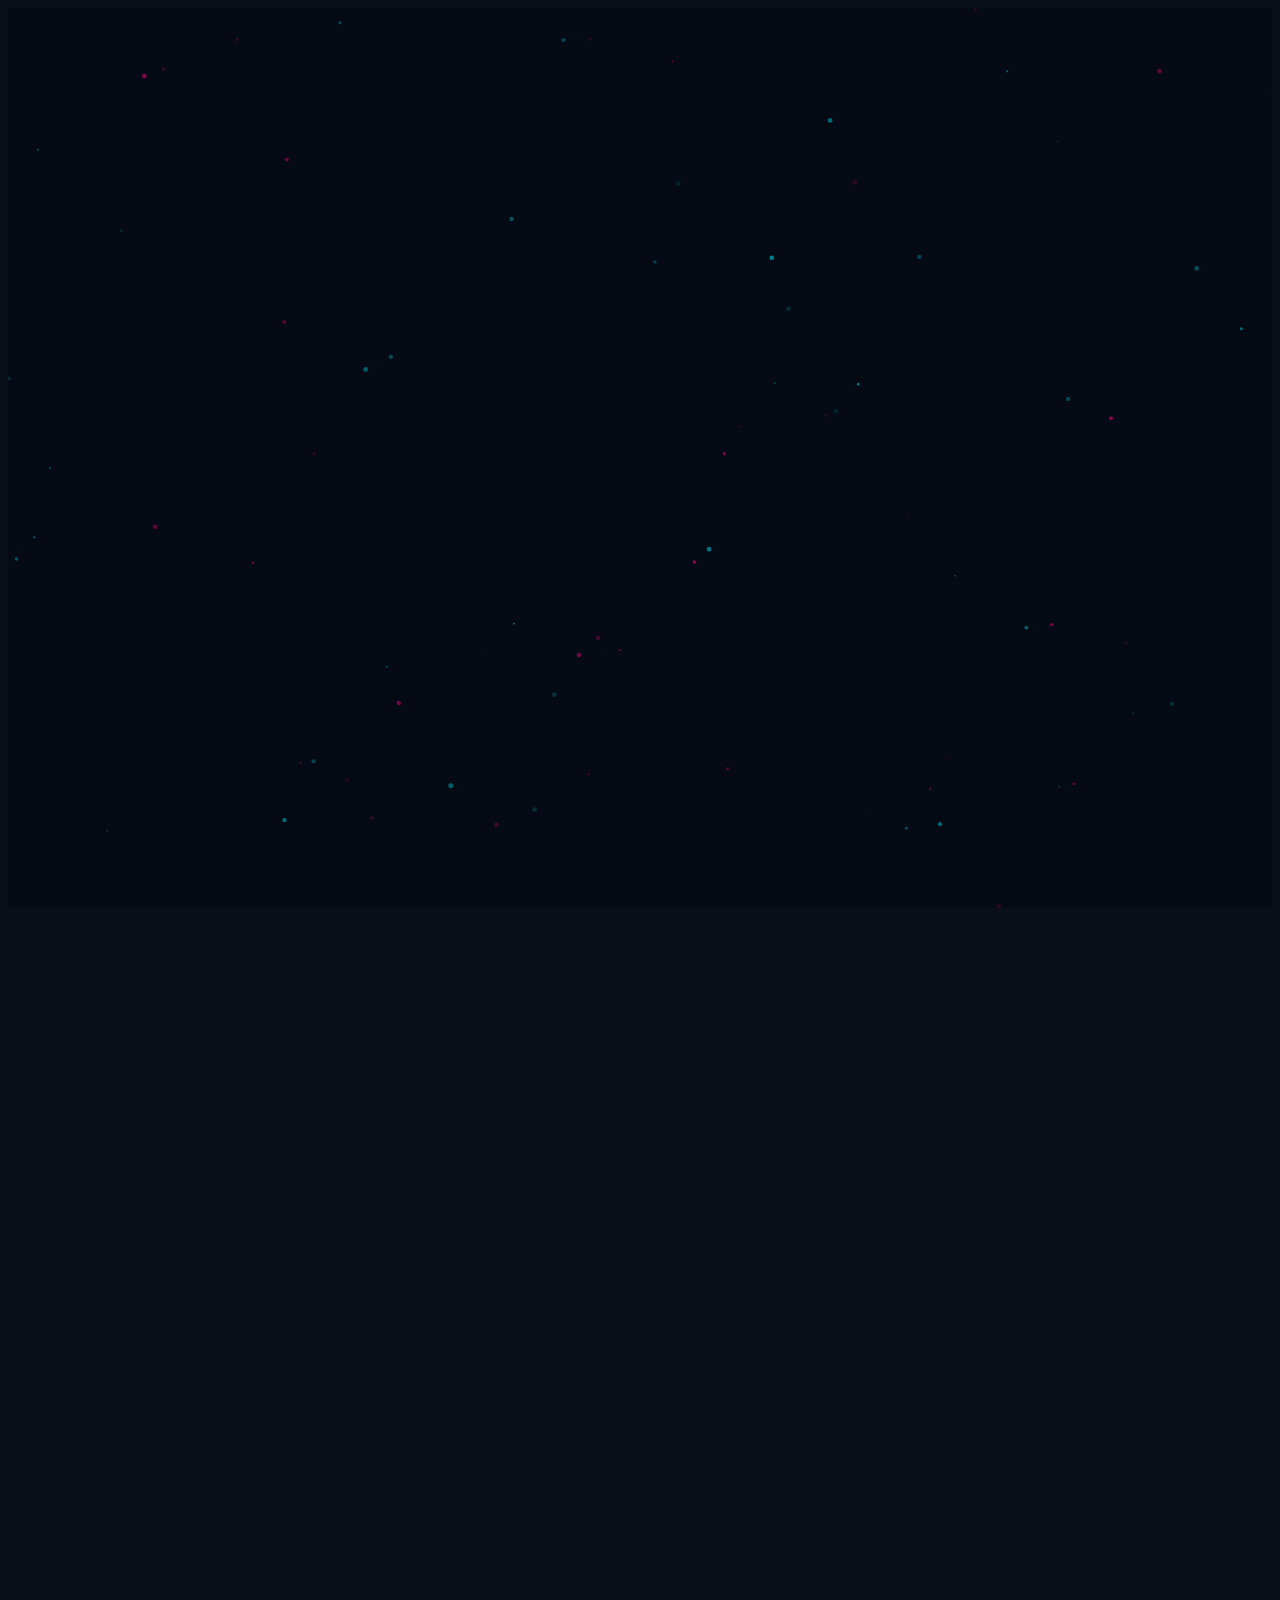
==== commit 6040c979: "again" ====
--- a/index.html
+++ b/index.html
@@ -235,5 +235,3 @@
 </body>
 
 </html>
-
-<!-- heloo\ -->
